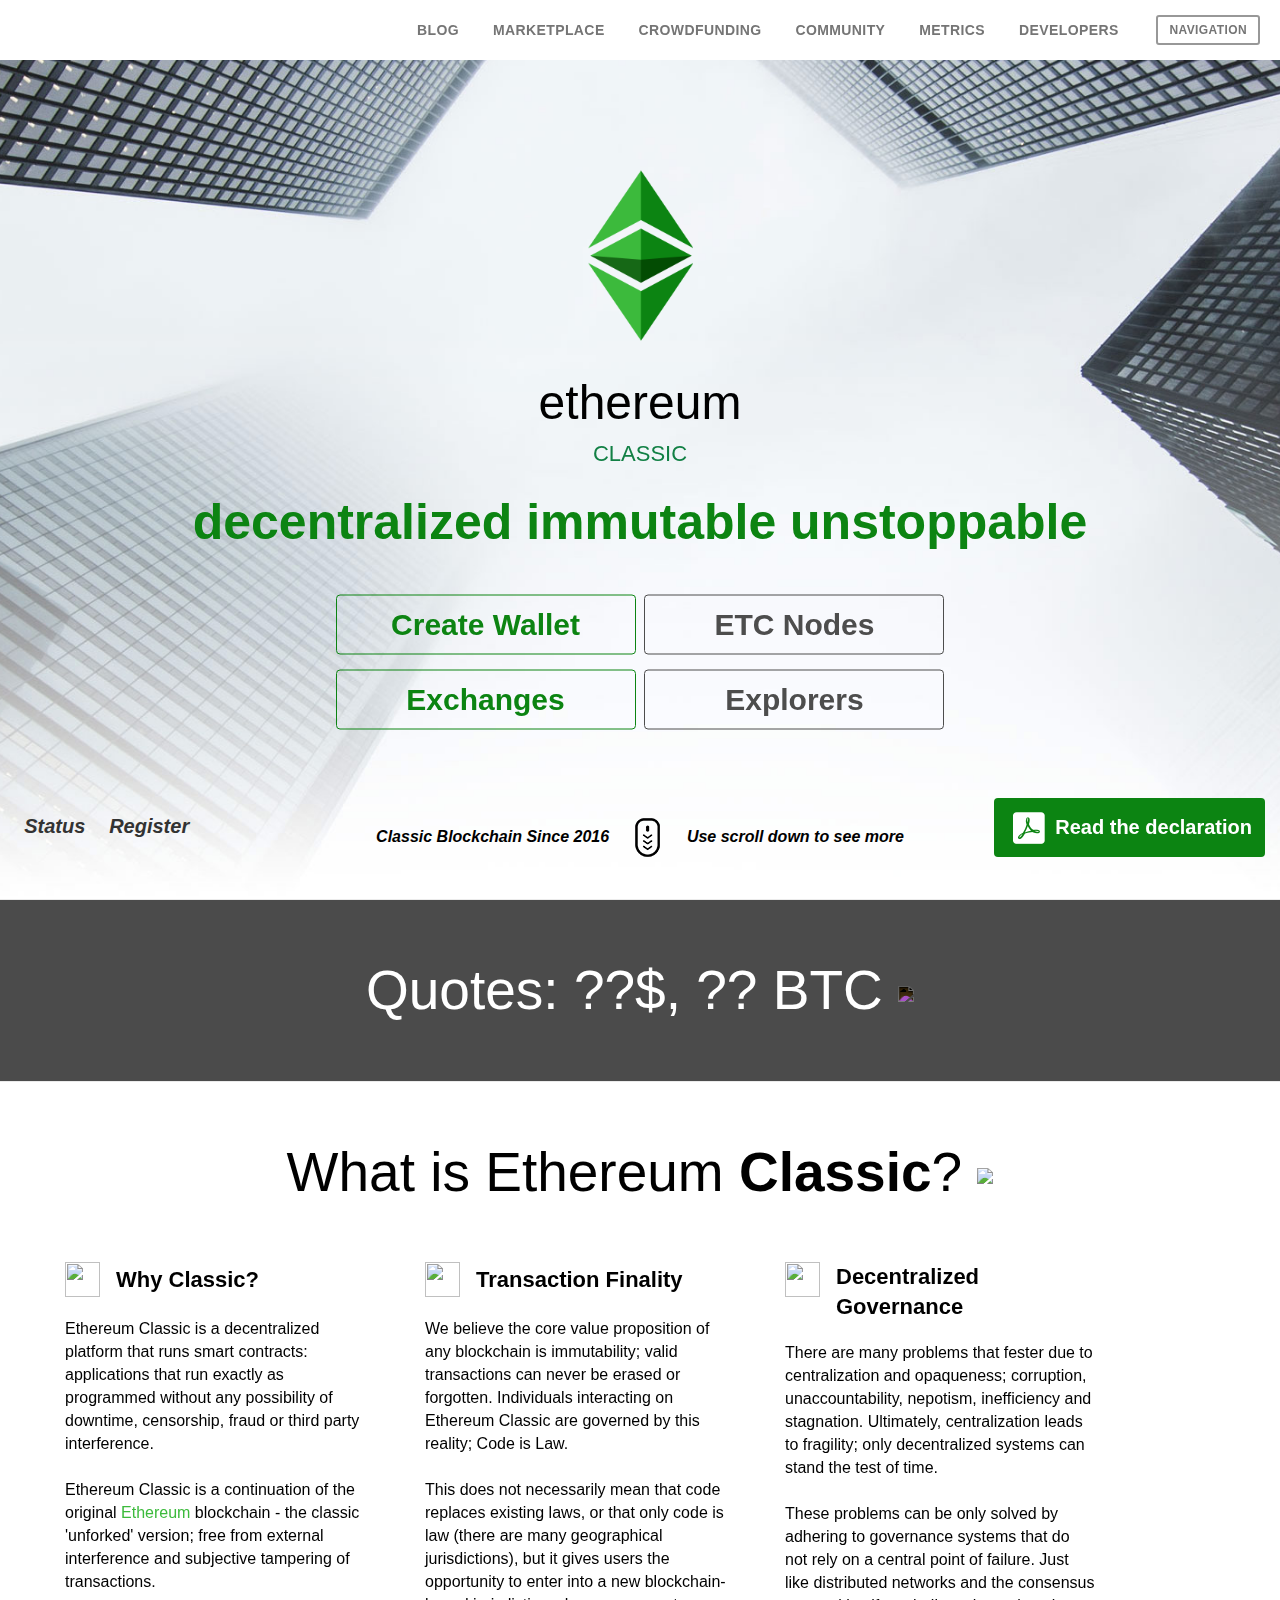
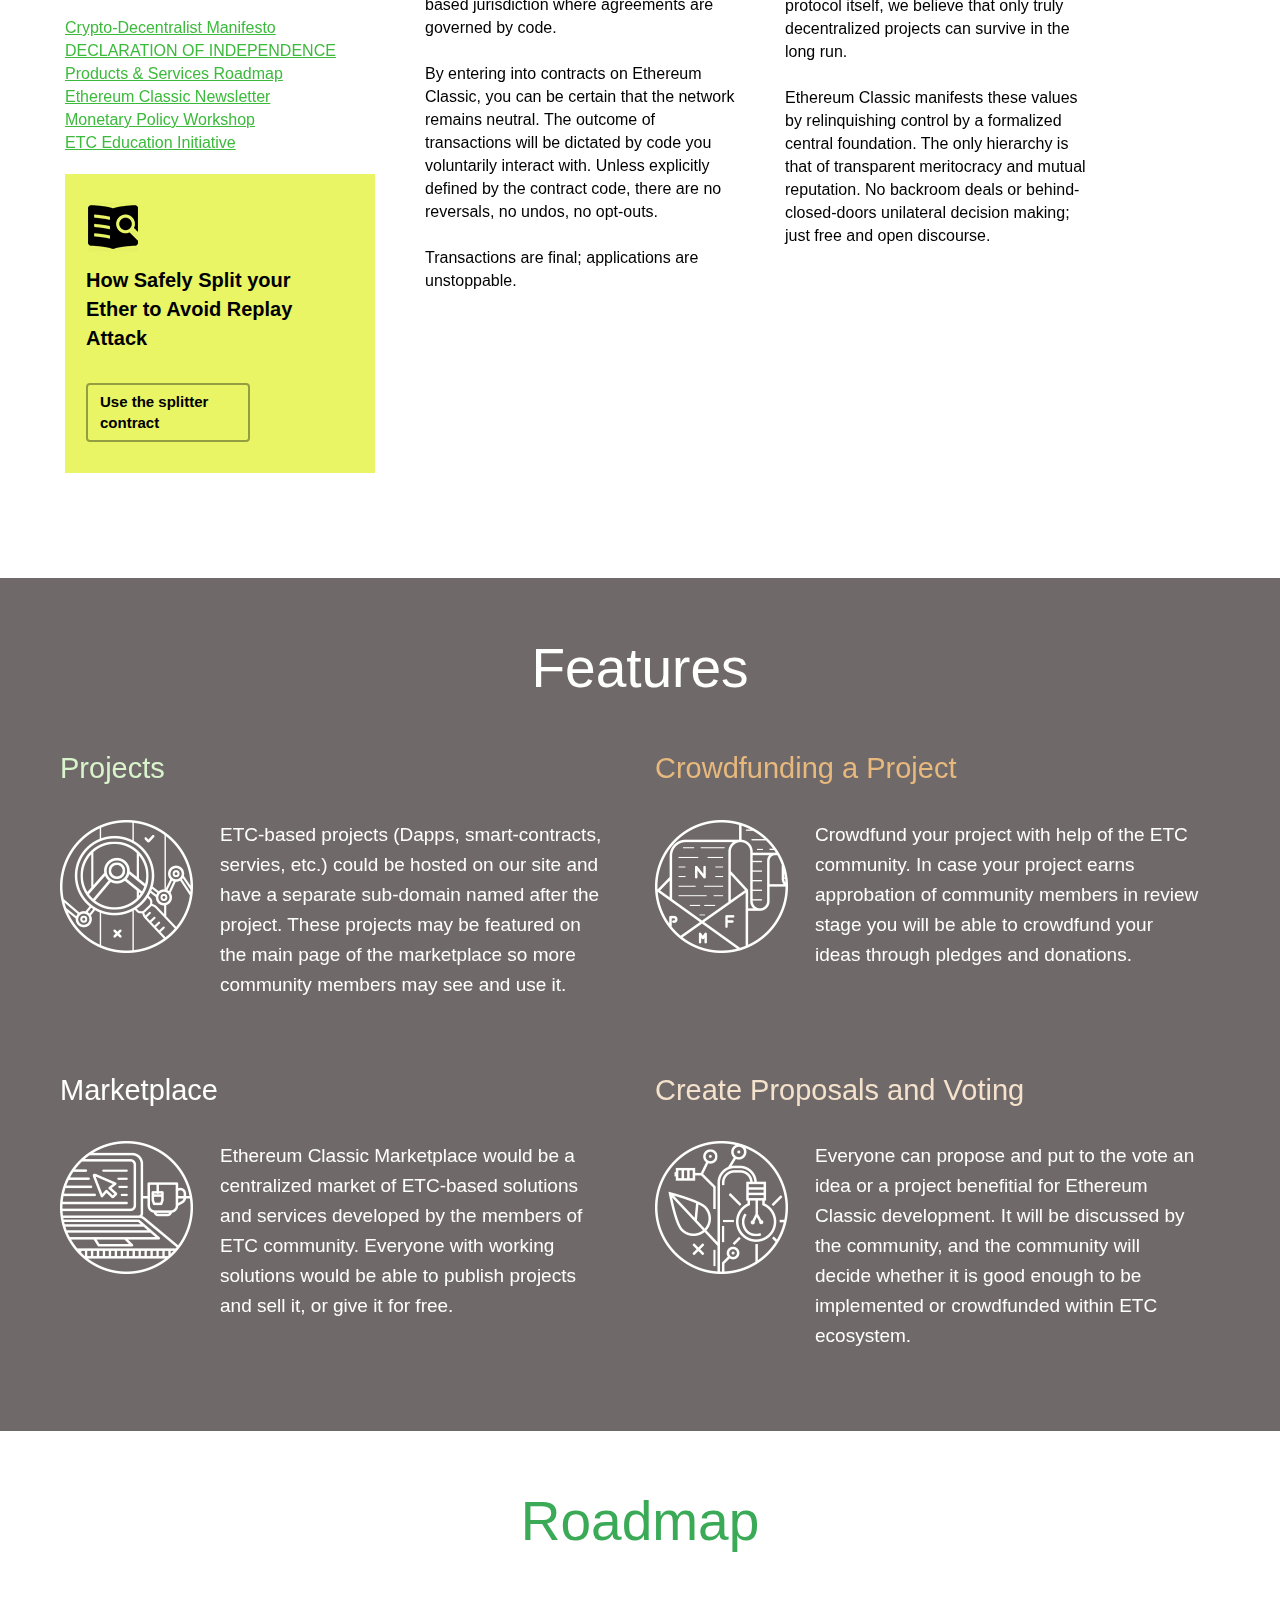
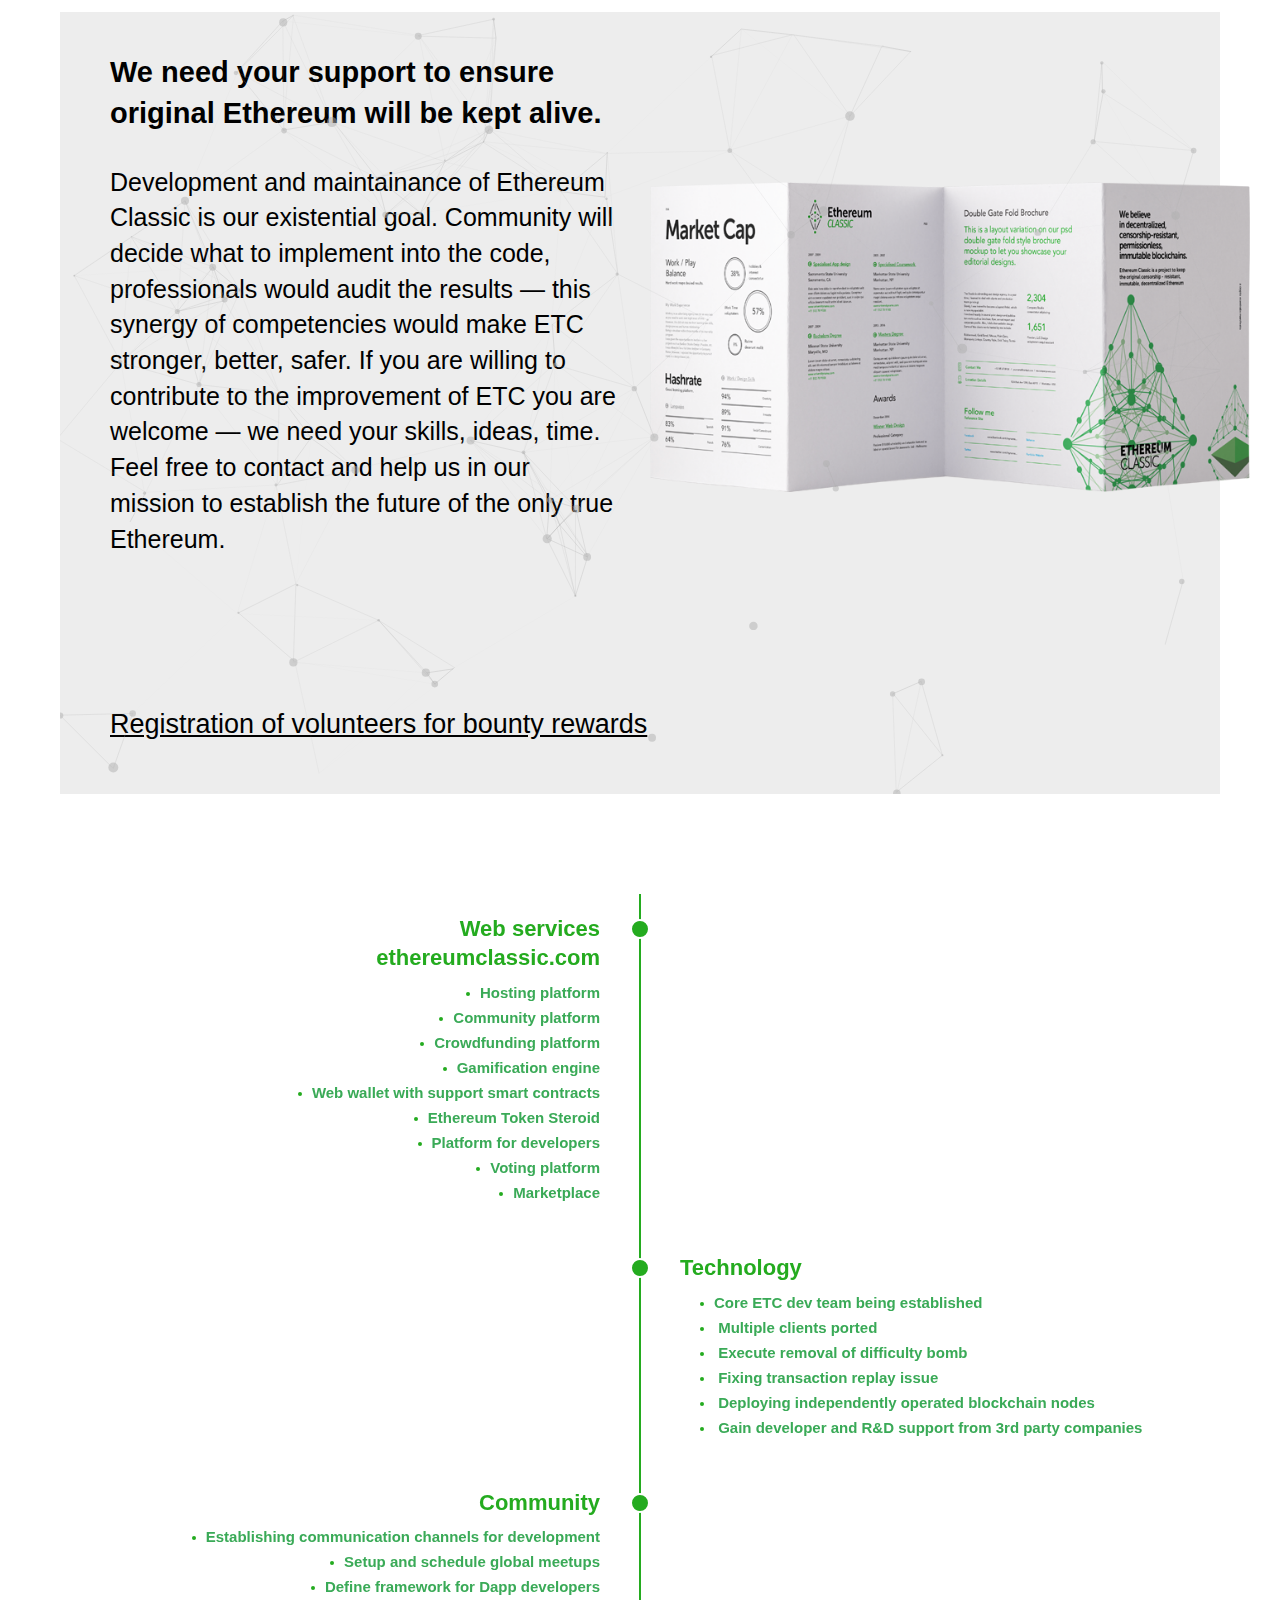
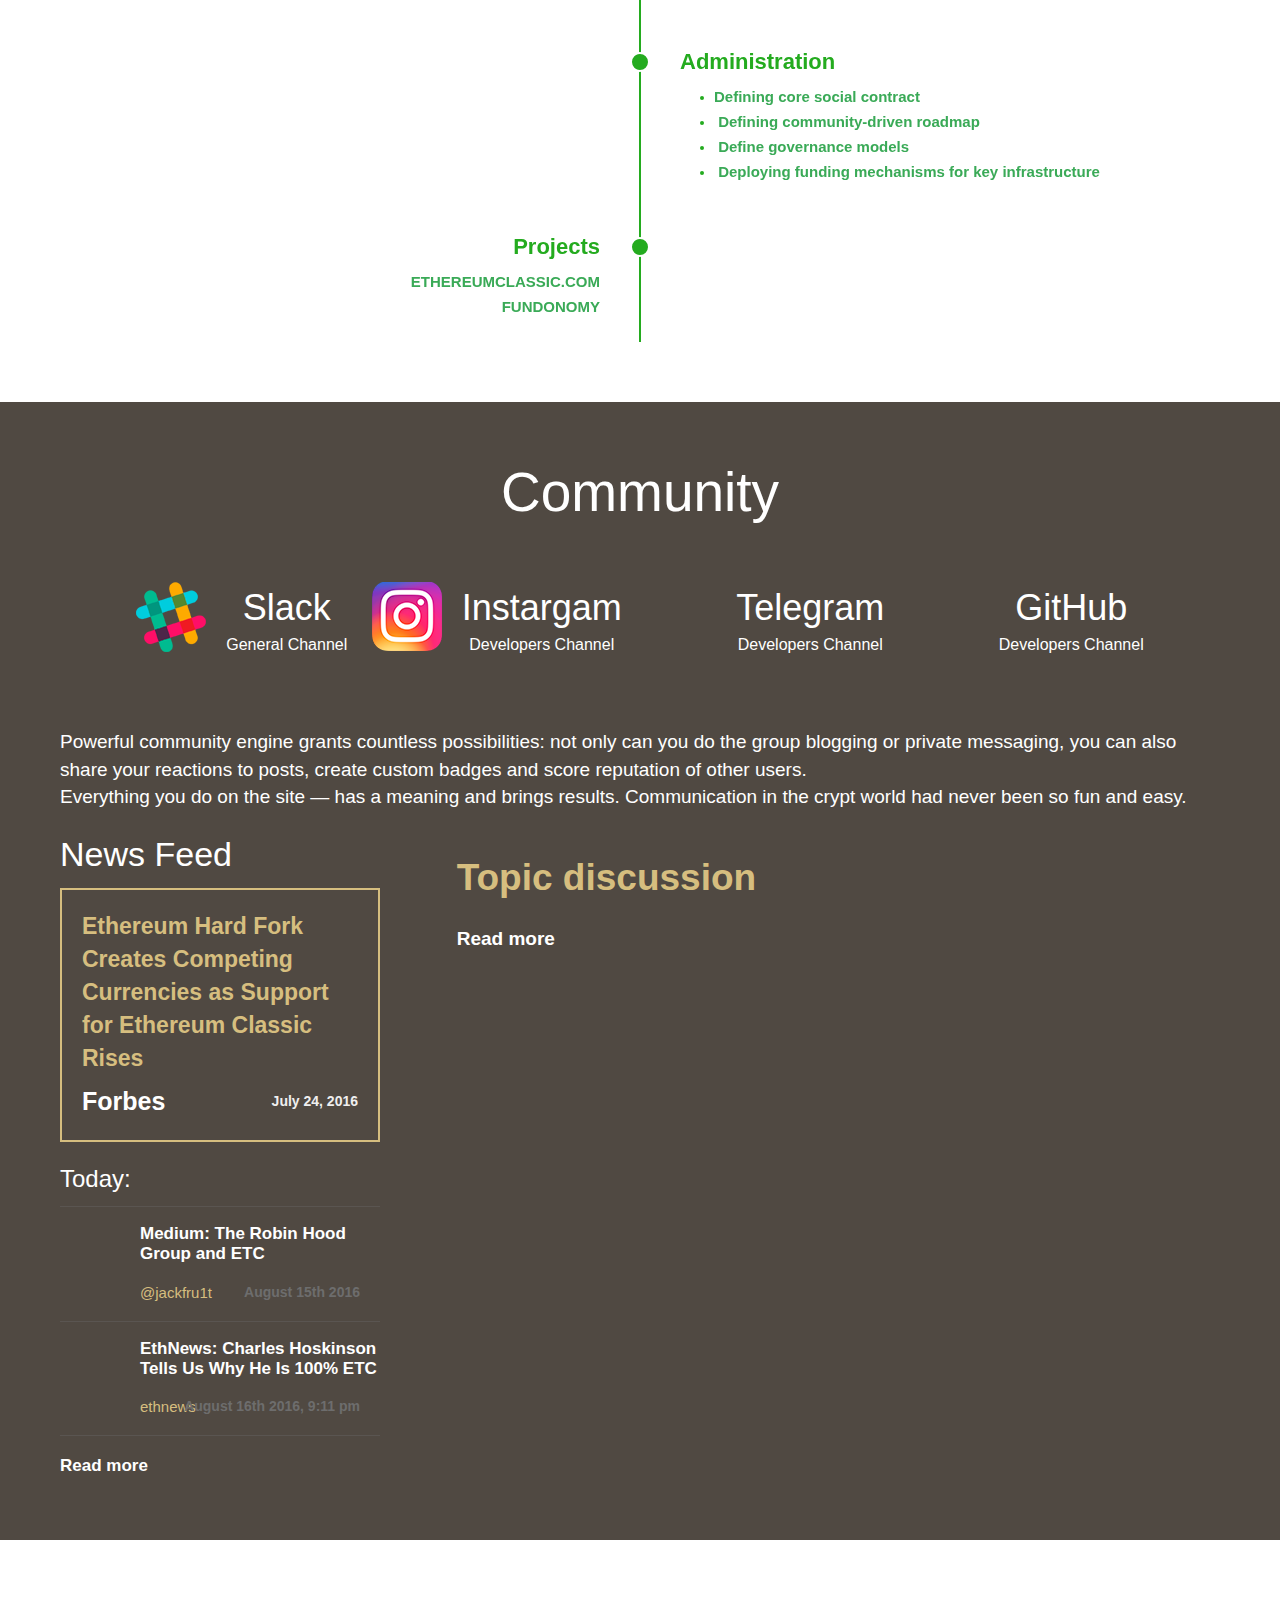
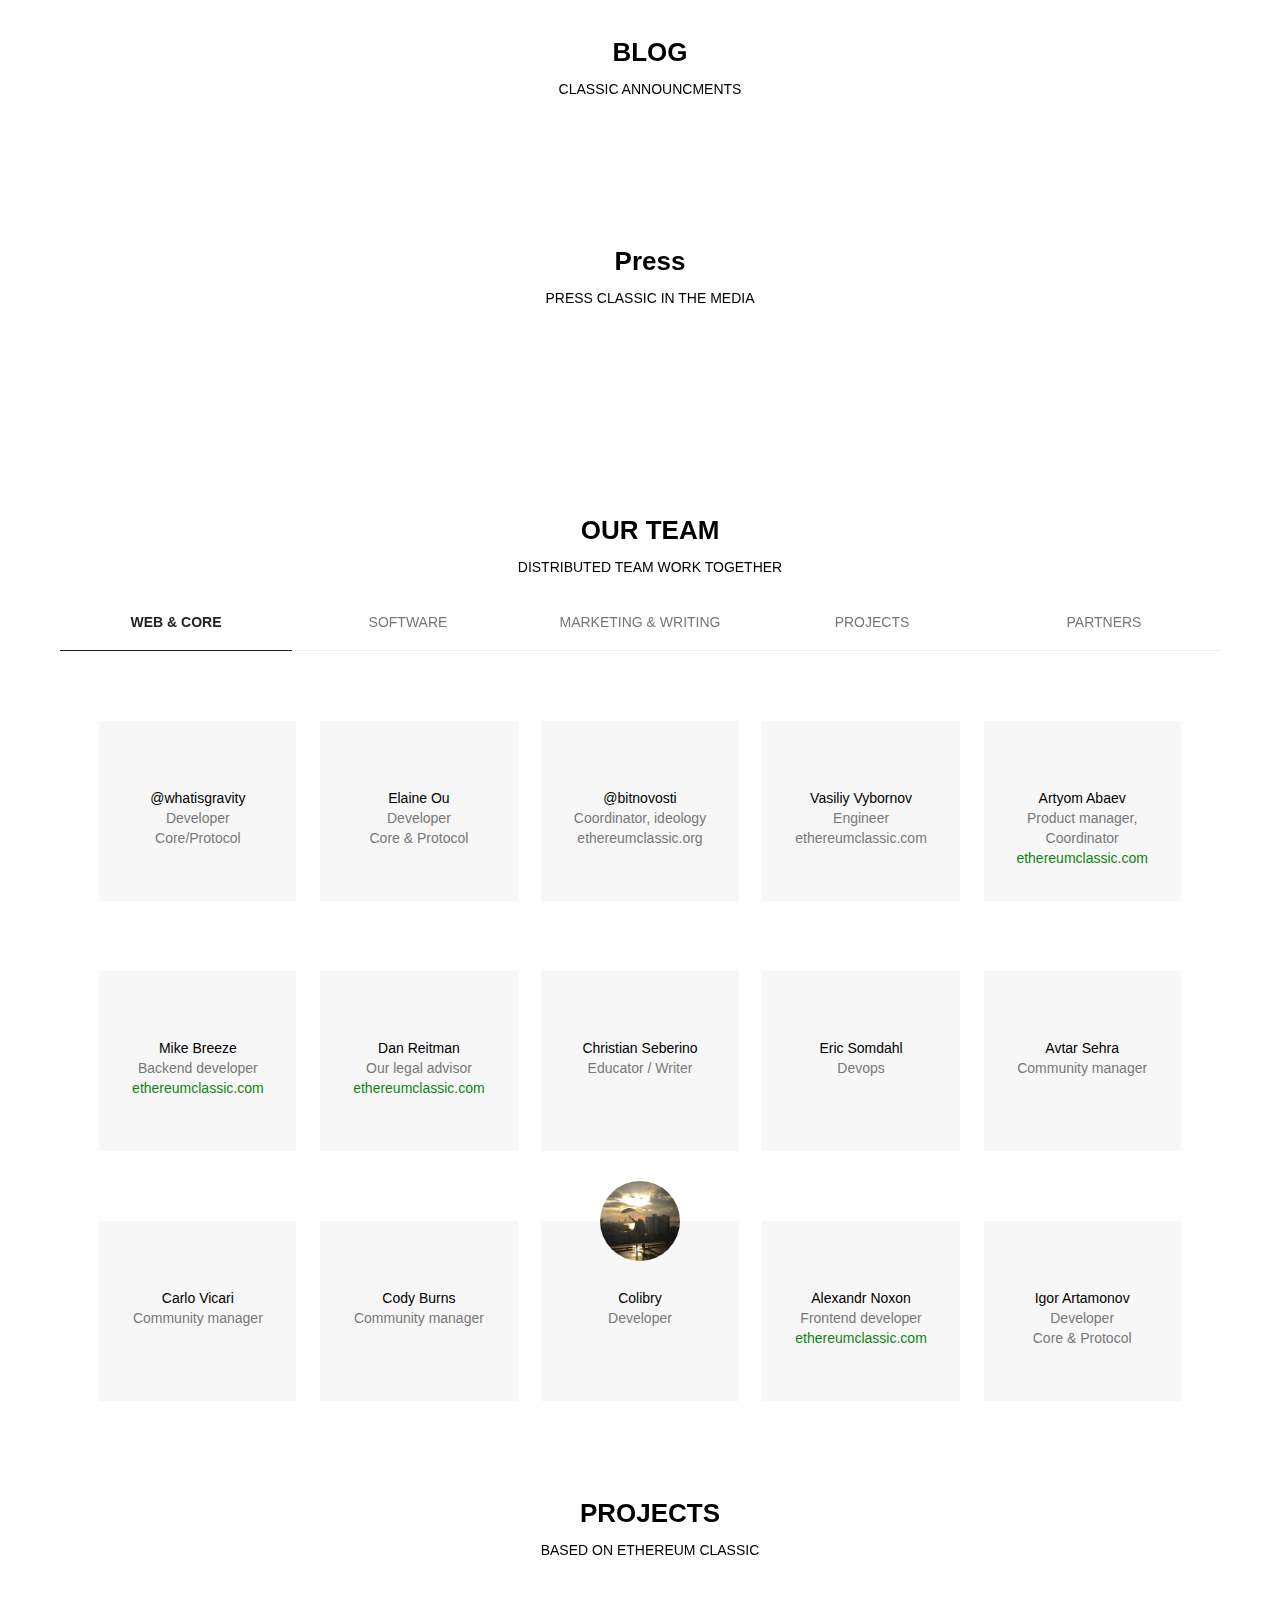
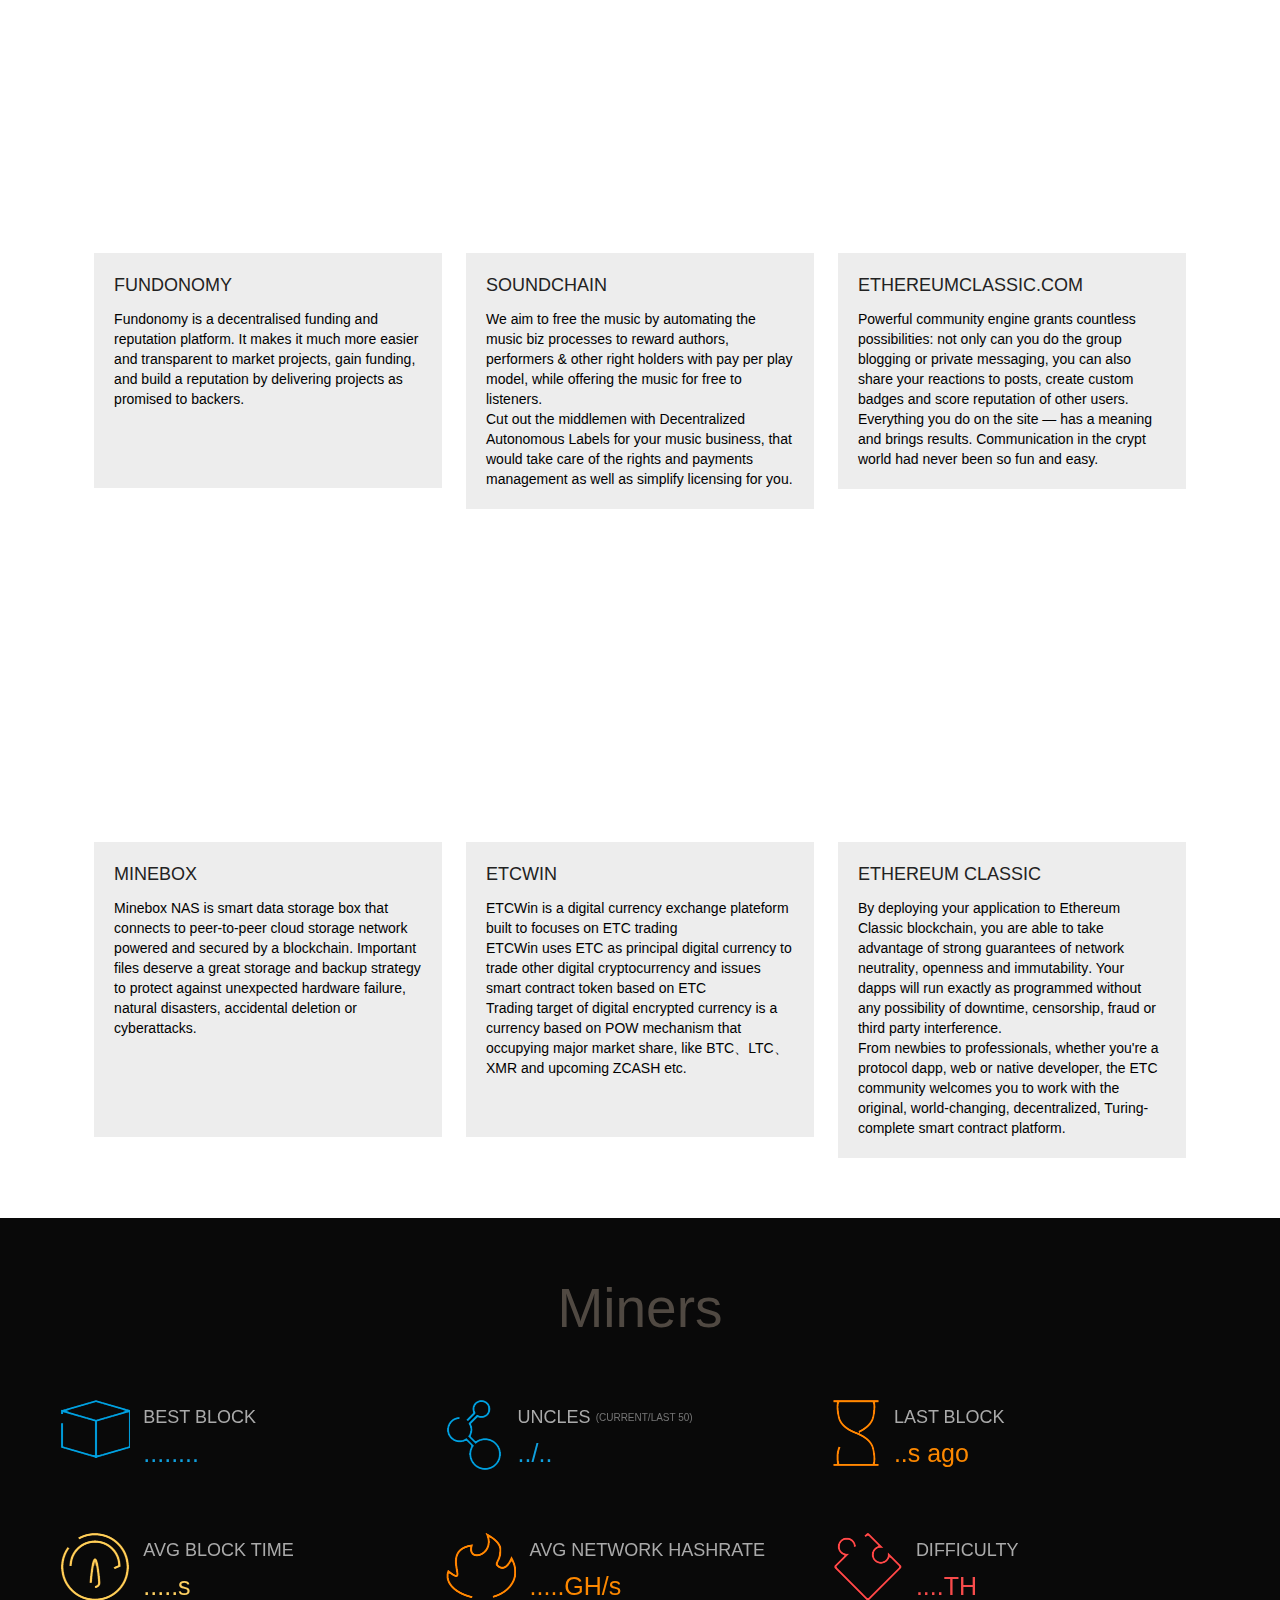
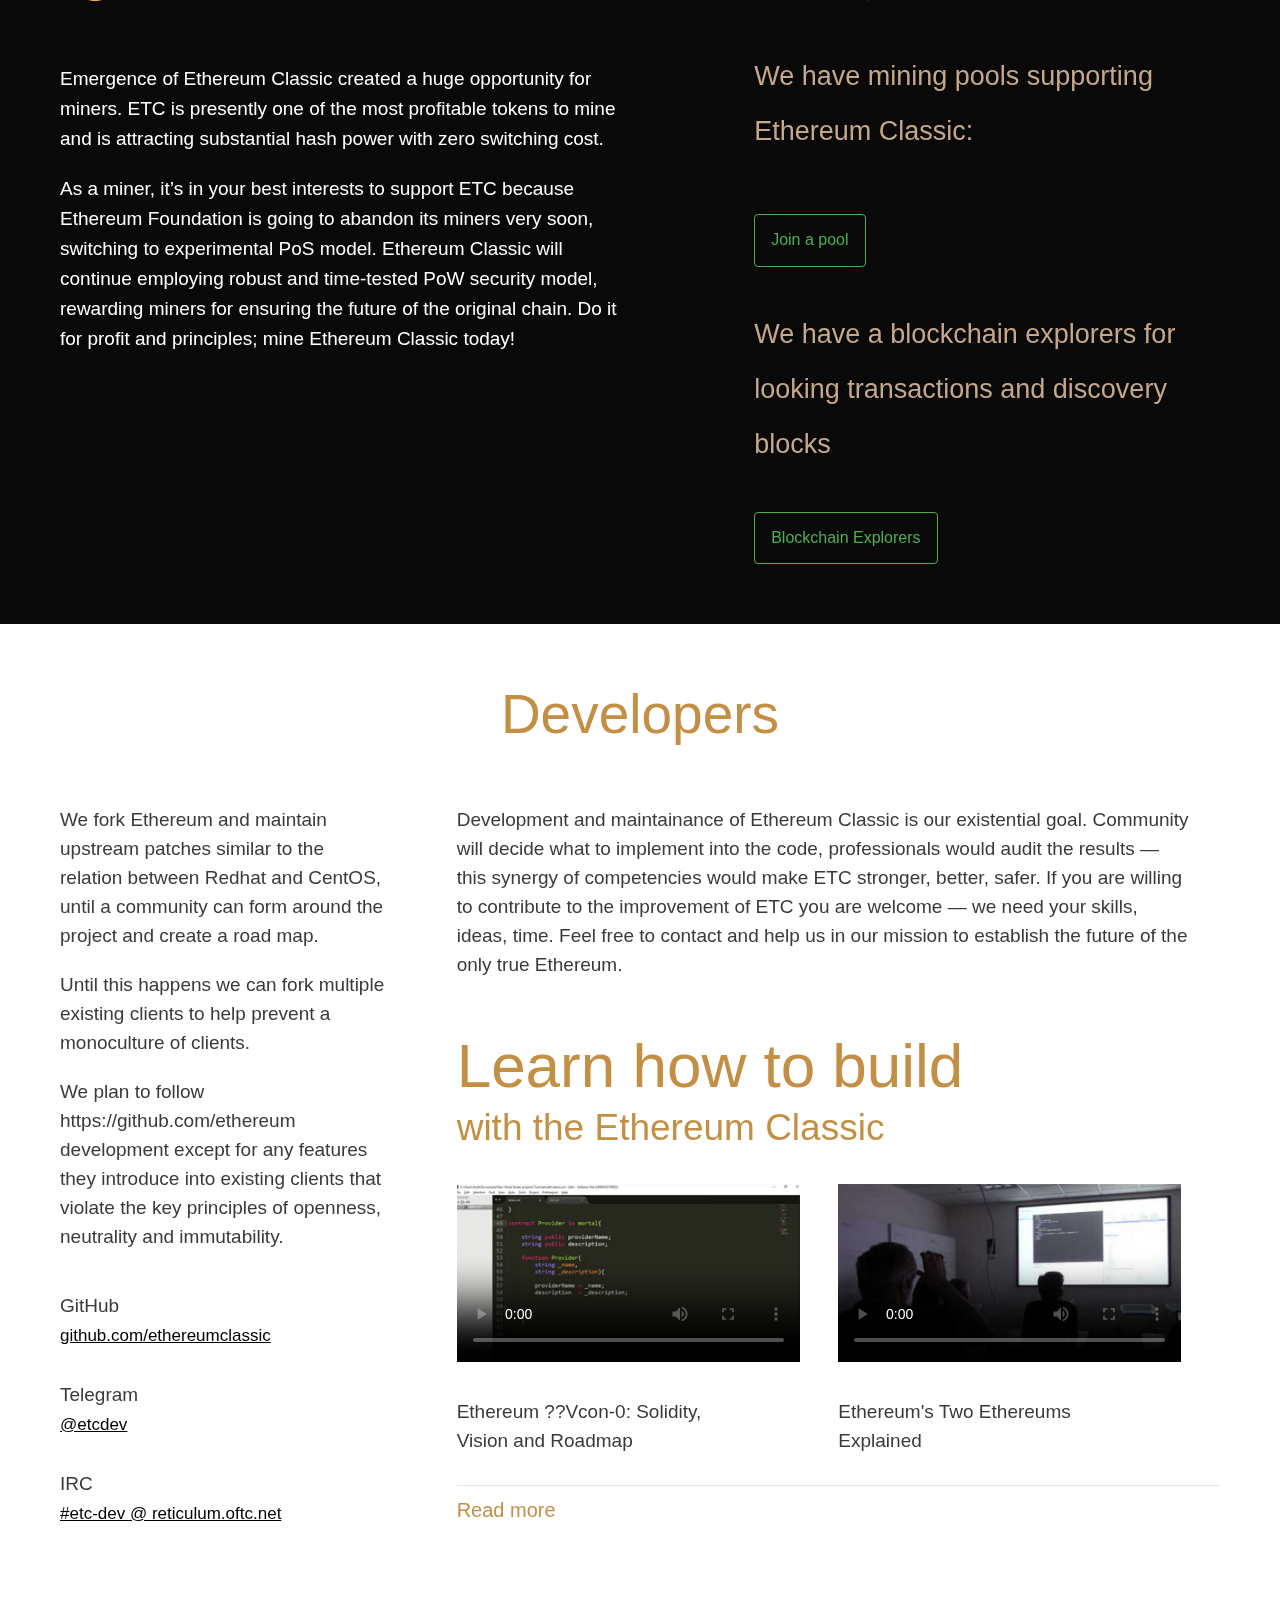
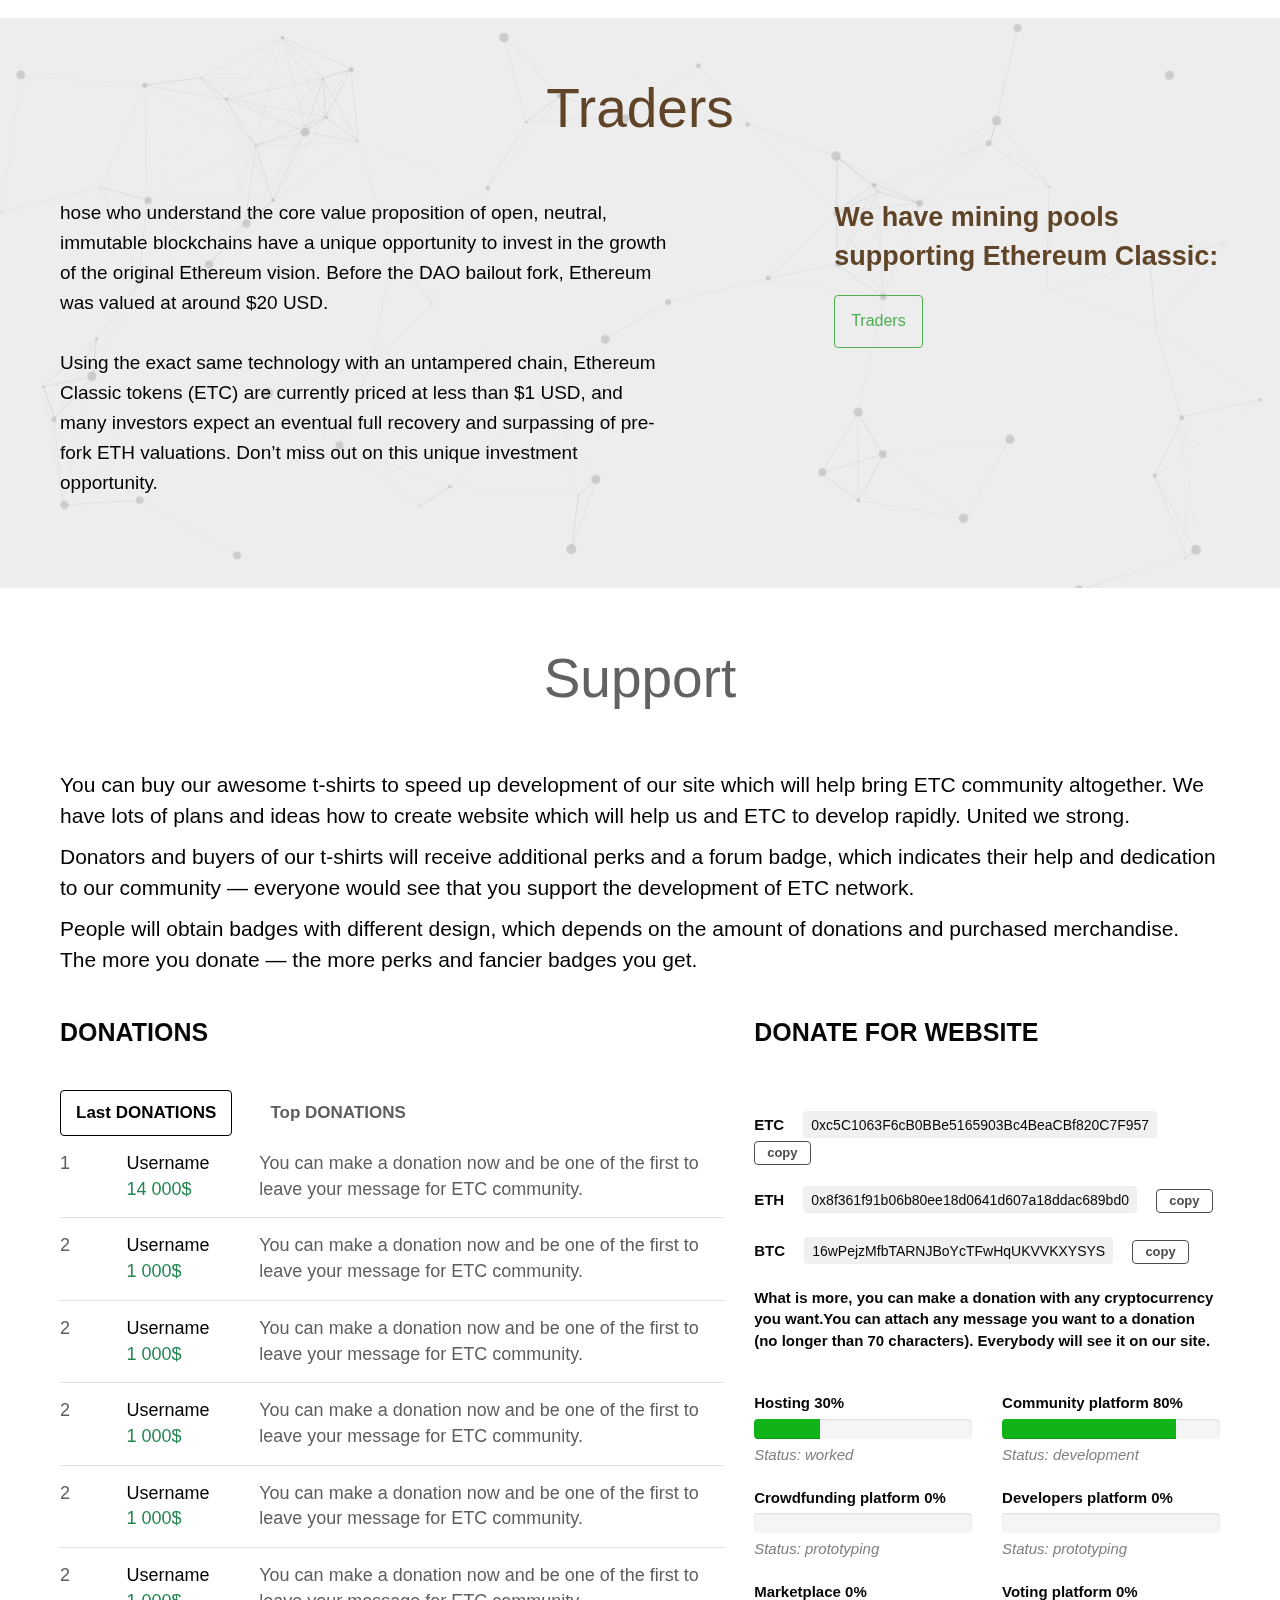
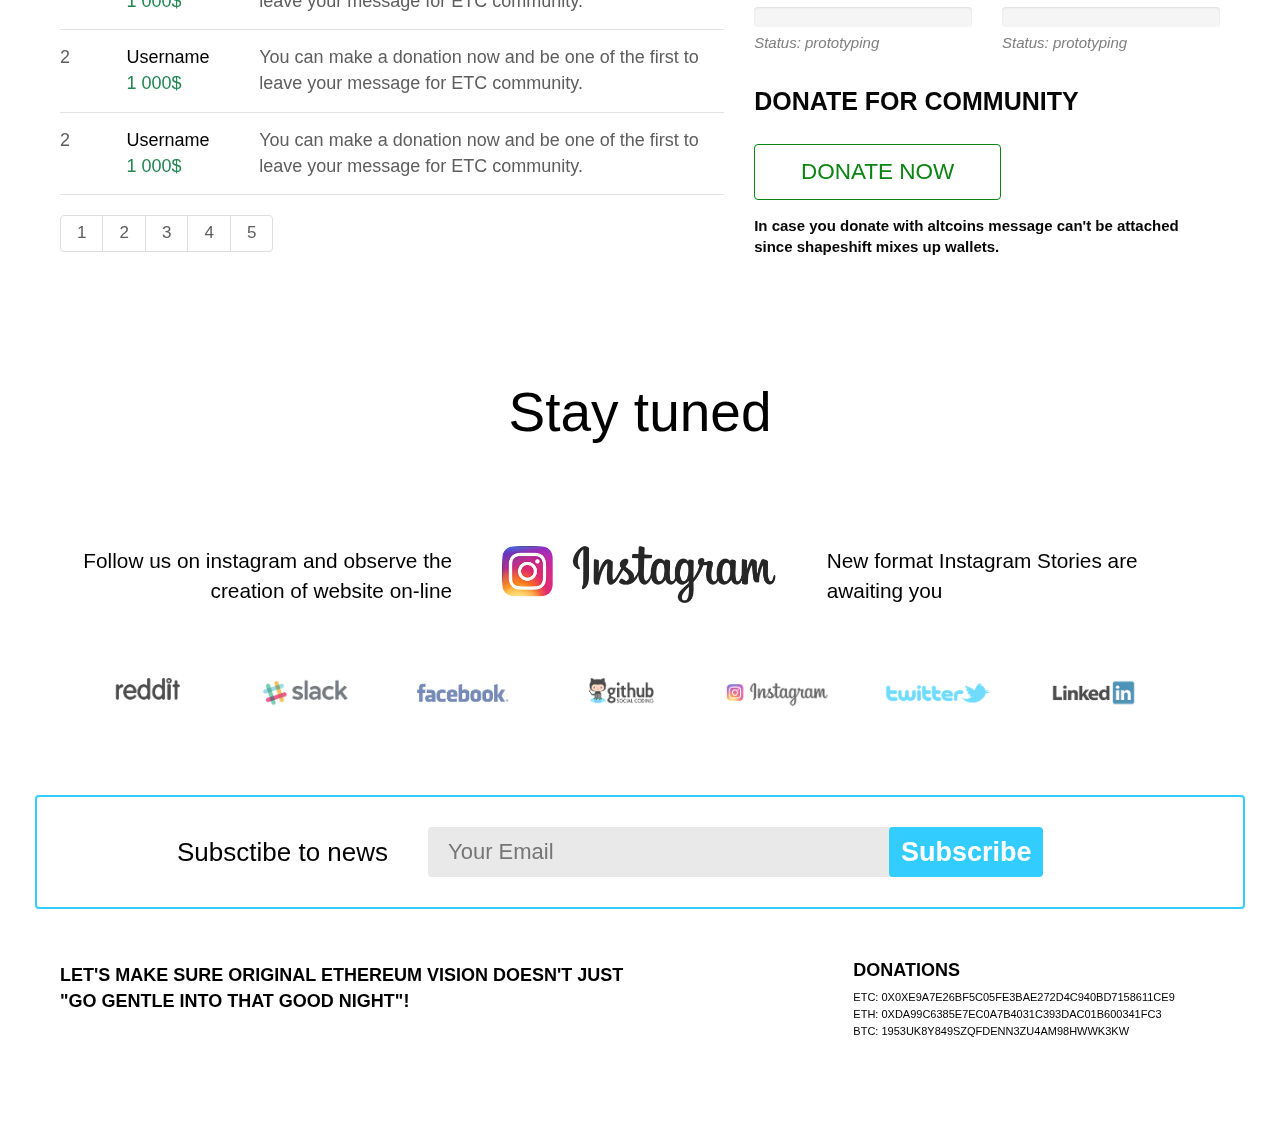
==== index.html @ 49d8f240 "asd" ====
<!DOCTYPE html>
<html lang="en">
	<head>
    <meta charset="UTF-8">
    <meta http-equiv="X-UA-Compatible" content="IE=edge">
    <meta name="viewport" content="width=device-width, initial-scale=1">

    <title>t Ethereum</title>

    <!-- Latest compiled and minified CSS -->
    <link rel="stylesheet" href="https://maxcdn.bootstrapcdn.com/bootstrap/3.3.7/css/bootstrap.min.css" integrity="sha384-BVYiiSIFeK1dGmJRAkycuHAHRg32OmUcww7on3RYdg4Va+PmSTsz/K68vbdEjh4u" crossorigin="anonymous">

    <!--For improved cross-browser rendering-->
    <link rel="stylesheet" href="css/normalize.css">

    <!--Plugins-->

    <!-- Custom styles CSS -->
    <link rel="stylesheet" href="css/styles.css">
</head>
<body><section class="pageheader">
       <header>
    <div class="lnd-navbar">
        <div class="lnd-header"><img src="http://ethclassic.tech/img/logo_icon_small.png" alt=""></div>
        <ul class="lnd-menu">
            <li><a href="//blog.ethereumclassic.com">Blog</a></li>
            <li><a href="#">Marketplace</a></li>
            <li><a href="#">Crowdfunding</a></li>
            <li><a href="#">Community</a></li>
            <li><a href="#">Metrics</a></li>
            <li><a href="#">Developers</a></li>
            <li><h6><a href="http://changelog.ethereumclassic.com/"></a><h6></li>
            <li class="dropdown">
                <a href="#">Navigation</a>
                <ul>
                    <li><a href="http://community.ethereumclassic.com/index.php?p=/activity">Activity</a></li>
                    <li><a href="http://community.ethereumclassic.com/messages/all">Conversations</a></li>
                    <li><a href="http://community.ethereumclassic.com/discussions">Discussions</a></li>
                    <li><a href="http://community.ethereumclassic.com/index.php?p=/discussions/mine">My Discussions</a></li>
                </ul>
            </li>
        </ul>
        <img id="br_op_m" src="http://community.ethereumclassic.com/themes/oneClick/img/hamburger_nav.png" alt="">
    </div>
</header>

		
		        <div class="pageheader__content">
            <div class="container-fluid">
                <div class="company-icon"></div>
                <p class="company-name">ethereum <br>
                    <span>classic</span>
                </p>
                <h1>decentralized immutable unstoppable <br>
                   </h1>
                <div class="pageheader__btn">
                    <button type="button" class="btn create-wallet-btn">Create Wallet 
                        <ul>
                            <li><a href="//jaxx.io/" target="_blank">Multi-platform Wallet</a></li>
                            <li><a href="//chrome.google.com/webstore/detail/classicetherwallet-cx/opggclcfcbfbchcienjdaohghcamjfhf" target="_blank">Chrome Extension</a></li>
                            <li><a href="//www.ledgerwallet.com/products/12-ledger-nano-s" target="_blank">Hardware Wallet</a></li>
                            <li><a href="//classicetherwallet.com/" target="_blank">Web Wallet</a></li>
                            <li><a href="//github.com/ethereumproject/mist/releases" target="_blank">Mist Browser</a></li>
                        </ul>
                    </button>
                    <button type="button" class="btn start-using-btn">ETC Nodes
                        <ul>
                            <li><a href="//github.com/ethereumproject/go-ethereum/releases" target="_blank">Geth</a></li>
                            <li><a href="//github.com/ethcore/parity/releases" target="_blank">Parity</a></li>
                            <li><a href="//etcstats.net" target="_blank">Network Status</a></li>
                            <li><a href="//github.com/Machete3000/etc-net-intelligence-api/wiki/Network-Status-Client-Setup" target="_blank">Add Node to Netstat</a></li>
                            <li><a href="//mega.nz/#!UVM2FDAR!c0cF6qKy4IAsu7VRXiAAgHGzSMOSVufB7WHNojsM7yw" target="_blank">Bootstrap Chaindata</a></li>
                            <li><a href="//www.reddit.com/r/EthereumClassic/comments/58vwk8/etc_tap_for_osx_homebrew/" target="_blank">OSX Homebrew Install</a></li>
                        </ul>
                    </button>
                    <div class="clearfix indent-3"></div>
                    <button type="button" class="btn create-wallet-btn">Exchanges
                        <ul>
                            <li><a href="//bitfinex.com" target="_blank">Bitfinex</a></li>
                            <li><a href="//www.kraken.com" target="_blank">Kraken </a></li>
                            <li><a href="//poloniex.com/exchange#btc_etc" target="_blank">Poloniex </a></li>
                            <li><a href="//shapeshift.io" target="_blank">Shapeshift</a></li>
                            <li><a href="//changelly.com/exchange/BTC/ETC/1" target="_blank">Changelly</a></li>
                            <li><a href="//trans.chbtc.com/etc" target="_blank">CHBTC</a></li>
                            <li><a href="//bittrex.com/Market/Index?MarketName=BTC-ETC" target="_blank">Bittrex</a></li>
                            <li><a href="//yunbi.com/" target="_blank">Yunbi</a></li>
                            <li><a href="//korbit.co.kr/etc_market" target="_blank">Korbit</a></li>
                            <li><a href="//bter.com/trade/etc_btc" target="_blank">BTER</a></li>
                            <li><a href="//yobit.net/en/trade/ETC/BTC" target="_blank">Yobit</a></li>
                            <li><a href="//coinexchange.io/market/ETC/BTC" target="_blank">Coinexchange</a></li>
                            <li><a href="//c-cex.com/?p=etc-btc" target="_blank">C-CEX</a></li>
                            <li><a href="//www.bitmex.com/app/trade/ETC24H" target="_blank">BitMex futures contract ETC</a></li>
                            <li><a href="//bitsquare.io" target="_blank">BitSquare</a></li>
                        </ul>
                    </button>
                    <button type="button" class="btn start-using-btn">Explorers
                        <ul>
                            <li><a href="//etherhub.io" target="_blank">etherhub.io</a></li>
                            <li><a href="//gastracker.io" target="_blank">gastracker.io</a></li>
                            <li><a href="//etherx.com" target="_blank">etherx.com</a></li>
                            <li><a href="//etcchain.com/explorer" target="_blank">etcchain.com</a></li>
                            <li><a href="//gastracker.io/stats/miners" target="_blank">Mining Status</a></li>
                            <li><a href="//etcstats.net" target="_blank">Network Monitor</a></li>
                        </ul>
                    </button>
                </div>

            </div><!-- /.container-fluid -->
        </div>

        <div class="pageheader__footer">
            <div class="container-fluid">
                <div class="row">
                    <div class="col-lg-2 col-md-3 col-sm-4 col-xs-5">
                        <div class="status">
                            <span>Status</span>
                            <span>Register</span>
                        </div>
                    </div>
                    <div class="col-lg-2 col-md-3 col-sm-4 col-xs-7 pageheader__right">
                        <button type="button" class="btn roadmap-btn" download onclick="location.href='https://ethereumclassic.github.io/assets/ETC_Declaration_of_Independence.pdf'"><span></span>Read the declaration</button>
                    </div>
                    <div class="col-lg-8 col-md-6 pageheader__scroll">
                        <span>Classic Blockchain Since 2016</span>
                        <a class="mouse-scroll" href="#about"></a>
                        <span>Use scroll down to see more</span>
                    </div>

                </div>

            </div><!-- /.container-fluid -->
        </div>

		
    </section><!--pageheader-->
	
	<section id="metrics" class="nopaddingbottom metrics">
        <div class="container-fluid">
            <div class="section__content">
                <div class="incontainer">
                    <h2 onclick='$(".metrics__content").toggle();' class='toggladebl'>
						Quotes: <span class='etc_price_usd'>??</span>$, 
					<span class='etc_price_btc'>??</span> BTC <span class='etc_percent_change_24h'></span>
						
					<img class='tohide' style='filter: invert(100%);' src='http://www.icon2s.com/img64/64x64-expand-arrow22.png'>
					</h2>
                    <div class="metrics__content" style='padding-bottom: 60px;display:none'>
                        <div class="metrics__top-list clearfix">
                            <div class="cell-1">
                                <!-- <p>Show</p>
								 <ul class="nav nav-pills">
									 <li role="presentation" class="active"><a class="metrics-pill" href="#usd-panel" aria-controls="usd-panel" role="tab" data-toggle="tab">Usd</a></li>
									 <li role="presentation"><a class="metrics-pill" href="#btc-panel" aria-controls="btc-panel" role="tab" data-toggle="tab">Btc</a></li>
								 </ul>-->
                            </div>
                            <p class="cell-2">market cap</p>
                            <p class="cell-3">price</p>
                        
                            <p class="cell-5">avaliable supply</p>
                            <p class="cell-6">24h volume</p>
                            <p class="cell-7">%24</p>
                        </div>
                        <div class="tab-content">
                            <div role="tabpanel" class="tab-pane active" id="usd-panel">
                                <div class="metrics__list clearfix">
                                    <p class="green cell-1">etc/usd</p>
                                    <p class="cell-2 etc_market_cap_usd">??</p>
                                    <p class="cell-3 etc_price_usd">??</p>
                                   
                                    <p class="cell-5" id='etc_available_supply'>???</p>
                                    <p class="cell-6" id='etc_24h_volume_usd'>???</p>
                                    <p class="cell-7 etc_percent_change_24h">???</p>
                                </div>
                                <div class="metrics__list clearfix">
                                    <p class="grey cell-1">eth/usd</p>
                                    <p class="cell-2" id='eth_market_cap_usd'>???</p>
                                    <p class="cell-3" id='eth_price_usd'>????</p>
                                
                                    <p class="cell-5" id='eth_available_supply'>????</p>
                                    <p class="cell-6" id='eth_24h_volume_usd'>???</p>
                                    <p class="grey cell-7" id='eth_percent_change_24h'>0.10%</p>
                                </div>
                                <div class="metrics__graph-block">
                                    <div class="metrics__legend clearfix">
                                        <p><span class="metrics-price-icon"></span> market price</p>
                                        <p><span class="metrics-volume-icon"></span> trade volume</p>
                                    </div>

                                    <div class="metrics__graph">
                                        <div class="chart2"></div>
                                    </div>
                                </div>
                            </div>
                        </div>
                    </div>
                </div>
            </div>
        </div><!-- /.container-fluid -->
    </section><!--metrics-->
   
   
    <section id="about" class="about">
        <div class="container-fluid">
            <div class="section__content">
                <div class="incontainer">
                    <h2 onclick='$(".about__content").toggle();' class='toggladebl'>What is Ethereum <span>Classic</span>?
					<img class='tohide' src='http://www.icon2s.com/img64/64x64-expand-arrow22.png'>
					</h2>
                </div>
            </div>

            <div class="about__content" style='display:none;'>
                <div class="row">
                    <div class="col-sm-4 col-lg-2 about__block">
                        <p class="data about__icon1">January 3, 2009</p>
                        <div>
                            <p>Satoshi Nakamoto created</p>
                            <p><span>Bitcoin</span></p>
                        </div>
                    </div>
                    <div class="col-sm-4 col-lg-2 about__block">
                        <p class="data about__icon2">July 30, 2015</p>
                        <div>
                            <p>Vitalik Buterin created</p>
                            <p><span>Ethereum</span></p>
                        </div>
                    </div>
                    <div class="col-sm-4 col-lg-2 about__block">
                        <p class="data about__icon3">July 20th, 2016</p>
                        <div>
                            <p>theDAO</p>
                            <p><span>has been created</span></p>
                            <p><span class="dao__number">11,950,000 Eth</span></p>
                        </div>
                    </div>
                    <div class="col-sm-4 col-lg-2 about__block">
                        <p class="data about__icon4">June 17, 2016</p>
                        <div class="hack">
                            <p><span>$50 Million Hack</span></p>
                            <p class="small">theDAO was hacked <br>
                                3.6 mil of ETH was stolen</p>
                        </div>
                    </div>
                    <div class="col-sm-4 col-lg-2 about__block">
                        <p class="data about__icon5">July 20th, 2016</p>
                        <div class="accent">
                            <p><span>Hard  Fork</span></p>
                            <p>Completed</p>
                            <div class="percentage">
                                <p><span>22%</span></p>
                                <p class="small">of Ethereum miners voted against the previous 'DAO softfork' and would
                                    logically oppose hardfork as well</p>
                            </div>
                        </div>
                    </div>
                    <div class="col-sm-4 col-lg-2 about__block">
                        <p class="data no-icon">July 24th, 2016</p>
                        <div>
                            <div class="original accent about__icon6">
                                <div>
                                    <p><span>Ethereum</span></p>
                                    <p>Classic</p>
                                    <p class="small">theDAO was hacked
                                        3.6 mil of ETH was stolen</p>
                                </div>
                            </div>
                            <div class="classic about__icon7">
                                <div>
                                    <p><span>FORKED Ethereum</span></p>
                                    <p>Go to WEBSITE</p>
                                </div>
                            </div>
                        </div>
                    </div>
                </div>
            </div>

            <div id="rec9564805"    class="r" style="padding-top: 0px; padding-bottom: 45px; opacity: 1;" data-record-type="417">
                <!-- T417 -->

                <div class="t417">
                    <div class="t-container">
                        <div class="t417__col t-col t-col_4">
                            <div class="t417__content">
                                <div class="t417__wrapper">
                                    <img class="t417__img " imgfield="img" style="" data-tu-max-width="300" data-tu-max-height="300" src="https://static.tildacdn.com/tild3166-6662-4339-b933-363732356333/logoiconblack.png" alt="">
                                    <div class="t417__title t-name t-name_xs" style="" field="title">
                                        <div style="font-size:22px;" data-customstyle="yes">Why Classic?
                                            <br>
                                        </div>
                                    </div>
                                </div>
                                <div class="t417__descr t-descr t-descr_xxs" style="" field="descr">Ethereum Classic is a decentralized platform that runs smart contracts: applications that run exactly as programmed without any possibility of downtime, censorship, fraud or third party interference.
                                    <br>
                                    <br> Ethereum Classic is a continuation of the original <a href="https://ethereum.org/" style="color:#3cba3c !important;text-decoration: none;">Ethereum</a> blockchain - the classic 'unforked' version; free from external interference and subjective tampering of transactions.
                                    <br>
                                    <br>



                                    <strong>
                                        <a href="https://ethereumclassic.github.io/blog/2016-07-11-manifesto/" style="color: rgb(60, 186, 60) !important;">
                                        Crypto-Decentralist Manifesto
                                        </a><br>
                                    </strong>

                                    <strong>
                                        <a href="https://ethereumclassic.github.io/assets/ETC_Declaration_of_Independence.pdf" style="color: rgb(60, 186, 60) !important;">
                                        DECLARATION OF INDEPENDENCE
                                        </a><br>
                                    </strong>

                                    <strong>
                                        <a href="https://ethereumclassic.github.io/assets/Ethereum_Classic_-_The_New_Original_Innovator.pdf" style="color: rgb(60, 186, 60) !important;">
                                        Products &amp; Services Roadmap
                                        </a><br>
                                    </strong>

                                    <strong>
                                        <a href="http://us14.campaign-archive1.com/home/?u=1e7b1574ce5b6f380df5f8510&amp;id=16de44cd42" style="color: rgb(60, 186, 60) !important;">
                                        Ethereum Classic Newsletter
                                        </a><br>
                                    </strong>

                                    <strong>
                                        <a href="https://www.reddit.com/r/EthereumClassic/comments/5cm582/monetary_policy_update/" style="color: rgb(60, 186, 60) !important;">
                                        Monetary Policy Workshop
                                        </a><br>
                                    </strong>

                                    <strong>
                                        <a href="https://steemit.com/@cseberino" style="color: rgb(60, 186, 60) !important;">
                                        ETC Education Initiative
                                        </a><br>
                                    </strong>

                                </div>
                            </div>

                            <div class="replay-block">
                                <div class="replay">
                                    <p><span>How Safely Split your Ether to Avoid Replay Attack</span></p>
                                    <div class="replay-icon"></div>
                                    <button type="button" class="btn splitter-contract-btn">Use the splitter contract
                                        <ul>
                                            <li><a href="//archive.is/3LdCR" target="_blank">Manually</a></li>
                                            <li><a href="//split.codetract.io/" target="_blank">Codetract</a></li>
                                        </ul>
                                    </button>
                                </div>
                            </div>
                        </div>
                        <div class="t417__col t-col t-col_4">
                            <div class="t417__content">
                                <div class="t417__wrapper">
                                    <img class="t417__img " imgfield="img2" style="" data-tu-max-width="300" data-tu-max-height="300" src="https://static.tildacdn.com/tild3433-3364-4535-a133-656235313930/3.svg" alt="">
                                    <div class="t417__title t-name t-name_xs" style="" field="title2">
                                        <div style="font-size:22px;" data-customstyle="yes">Transaction Finality
                                            <br>
                                        </div>
                                    </div>
                                </div>
                                <div class="t417__descr t-descr t-descr_xxs" style="" field="descr2">We believe the core value proposition of any blockchain is immutability; valid transactions can never be erased or forgotten. Individuals interacting on Ethereum Classic are governed by this reality; Code is Law.
                                    <br>
                                    <br> This does not necessarily mean that code replaces existing laws, or that only code is law (there are many geographical jurisdictions), but it gives users the opportunity to enter into a new blockchain-based jurisdiction where agreements are governed by code.
                                    <br>
                                    <br> By entering into contracts on Ethereum Classic, you can be certain that the network remains neutral. The outcome of transactions will be dictated by code you voluntarily interact with. Unless explicitly defined by the contract code, there are no reversals, no undos, no opt-outs.
                                    <br>
                                    <br> Transactions are final; applications are unstoppable.
                                    <br>
                                    <br>
                                </div>
                            </div>
                        </div>
                        <div class="t417__col t-col t-col_4">
                            <div class="t417__content">
                                <div class="t417__wrapper">
                                    <img class="t417__img " imgfield="img3" style="" data-tu-max-width="300" data-tu-max-height="300" src="https://static.tildacdn.com/tild3633-6163-4331-b264-346238313533/2.svg" alt="">
                                    <div class="t417__title t-name t-name_xs" style="" field="title3">
                                        <div style="font-size:22px;" data-customstyle="yes">Decentralized Governance
                                            <br>
                                        </div>
                                    </div>
                                </div>
                                <div class="t417__descr t-descr t-descr_xxs" style="" field="descr3">There are many problems that fester due to centralization and opaqueness; corruption, unaccountability, nepotism, inefficiency and stagnation. Ultimately, centralization leads to fragility; only decentralized systems can stand the test of time.
                                    <br>
                                    <br> These problems can be only solved by adhering to governance systems that do not rely on a central point of failure. Just like distributed networks and the consensus protocol itself, we believe that only truly decentralized projects can survive in the long run.
                                    <br>
                                    <br> Ethereum Classic manifests these values by relinquishing control by a formalized central foundation. The only hierarchy is that of transparent meritocracy and mutual reputation. No backroom deals or behind-closed-doors unilateral decision making; just free and open discourse.
                                    <br>
                                    <br>
                                </div>

                                <!-- <div class="replay-block second-level">
                                    <div class="replay">
                                        <p><span>Read more on github</span></p>
                                        <div class="replay-icon"></div>
                                        <button type="button" class="btn splitter-contract-btn">Declaration of independence</button>
                                    </div>
                                </div> -->
                            </div>
                        </div>
                    </div>
                </div>
            </div>


            <!-- <div class="row">
                <div class="col-lg-4 col-md-3">
                   <div class="ideology">
                       <h3>Why Classic?</h3>
                       <p>
                        <span>Why Classic?

Ethereum Classic is a decentralized platform that runs smart contracts: applications that run exactly as programmed without any possibility of downtime, censorship, fraud or third party interference.

Ethereum Classic is a continuation of the original Ethereum blockchain - the classic unforked version; free from external interference and subjective tampering of transactions.
</span>
                       </p>
                                         </div>
                </div>
                <div class="col-lg-4 col-md-6">
                    <div class="motivation">
                        <h3>Transaction Finality</h3>
                        <p>
                        <span>We believe the core value proposition of any blockchain is immutability; valid transactions can never be erased or forgotten. Individuals interacting on Ethereum Classic are governed by this reality; Code is Law.

This does not necessarily mean that code replaces existing laws, or that only code is law (there are many geographical jurisdictions), but it gives users the opportunity to enter into a new blockchain-based jurisdiction where agreements are governed by code.

By entering into contracts on Ethereum Classic, you can be certain that the network remains neutral. The outcome of transactions will be dictated by code you voluntarily interact with. Unless explicitly defined by the contract code, there are no reversals, no undos, no opt-outs.

Transactions are final; applications are unstoppable.</span>
                        </p>
                        <p>
                        <span>If we want to continue to move forward and guarantee survival of the original Ethereum vision,
                        we must fork Ethereum. This will lay the foundation to build secure decentralized applications
                        that are actually censorship resistant.</span>
                        </p>
        
                    </div>
                </div>
                <div class="col-lg-4 col-md-3">
                    <div class="replay-block">
                        <div class="replay">
                            <p><span>How Safely Split your Ether to Avoid Replay Attack</span></p>
                            <div class="replay-icon"></div>
                            <button type="button" class="btn splitter-contract-btn">Use the splitter contract</button>
                        </div>
                    </div>
                </div>

            </div>

            <div class="row second-level">
                <div class="col-lg-8 col-md-9">
                    <div class="Governance-block">
                        <h3>Decentralized Governance</h3>
                        <p><span>There are many problems that fester due to centralization and opaqueness; corruption, unaccountability, nepotism, inefficiency and stagnation. Ultimately, centralization leads to fragility; only decentralized systems can stand the test of time. These problems can be only solved by adhering to governance systems that do not rely on a central point of failure. Just like distributed networks and the consensus protocol itself, we believe that only truly decentralized projects can survive in the long run. Ethereum Classic manifests these values by relinquishing control by a formalized central foundation. The only hierarchy is that of transparent meritocracy and mutual reputation. No backroom deals or behind-closed-doors unilateral decision making; just free and open discourse.</span></p>
                    </div>
                </div>
                <div class="col-lg-4 col-md-3">
                    <div class="replay-block second-level">
                        <div class="replay">
                            <p><span>Read more on github</span></p>
                            <div class="replay-icon"></div>
                            <button type="button" class="btn splitter-contract-btn">Declaration of independence</button>
                        </div>
                    </div>
                </div>
            </div> -->

        </div><!-- /.container-fluid -->
    </section><!--about-->
	 <section class="features">
        <div class="container-fluid">
            <div class="section__content">
                <div class="incontainer">
                    <h2>Features</h2>

                    <div class="row">
                        <div class="col-md-6">
                            <div class="features__block">
                                <p class="features__title ft-1">Projects</p>
                                <div class="icon features__icon1"></div>
                                <div class="features__text">
                                    <p>ETC-based projects (Dapps, smart-contracts, servies, etc.) could be hosted on our site 
                                           and have a separate sub-domain named after the project.
                                              These projects may be featured on 
                                              the main page of the marketplace so more community members may see and use it.</p>
                                </div>
                            </div>
                        </div>
                        <div class="col-md-6">
                            <div class="features__block">
                                <p class="features__title ft-2">Crowdfunding a Project</p>
                                <div class="icon features__icon2"></div>
                                <div class="features__text">
                                    <p>Crowdfund your project with help of the ETC community.
                                         In case your project earns approbation of community members in review
                                             stage you will be able to crowdfund your ideas through pledges and donations.</p>
                                </div>
                            </div>
                        </div>
                    </div>

                    <div class="row">
                        <div class="col-md-6">
                            <div class="features__block">
                                <p class="features__title ft-3">Marketplace</p>
                                <div class="icon features__icon3"></div>
                                <div class="features__text">
                                    <p>Ethereum Classic Marketplace would be a centralized market of ETC-based solutions
                                         and services developed by the members of ETC community. Everyone with working solutions
                                            would be able to publish projects and sell it, or give it for free. </p>
                                </div>
                            </div>
                        </div>
                        <div class="col-md-6">
                            <div class="features__block">
                                <p class="features__title ft-4">Create Proposals and Voting</p>
                                <div class="icon features__icon4"></div>
                                <div class="features__text">
                                    <p>Everyone can propose and put to the vote an idea or a project benefitial
                                           for Ethereum Classic development. It will be discussed by the community, 
                                              and the community will decide whether it is good enough to be implemented or crowdfunded within ETC ecosystem.</p>
                                </div>
                            </div>
                        </div>

                    </div>
                </div>

            </div>

        </div><!-- /.container-fluid -->
    </section><!--features-->


    <section class="roadmap">
        <div class="container-fluid">
            <div class="section__content">
                <div class="incontainer">
                    <h2>Roadmap</h2>

                    <div class="roadmap__block" id="particles-js2">
                        <p><span>We need your support to ensure original Ethereum will be kept alive.</span></p>
                        <p>Development and maintainance of Ethereum Classic is our existential goal. Community will decide what to implement into the code, professionals would audit the results — this synergy of competencies would make ETC stronger, better, safer. If you are willing to contribute to the improvement of ETC you are welcome — we need your skills, ideas, time. Feel free to contact and help us in our mission to establish the future of the only true Ethereum.</p>
                        <a href="#">Registration of volunteers for bounty rewards</a>
                        <div class="roadmap__img"></div>
                    </div>

                    <!-- <div class="tabs">
                        <ul>
                            <li class="active"><span data-id="#tab1" role="tab">2016</span></li>
                            <li><span data-id="#tab2" role="tab">2017</span></li>
                            <li><span data-id="#tab3" role="tab">2018</span></li>
                        </ul>
                    </div>
                    <div id="tab1">
                        <div class="row roadmap__table">
                            <div class="col-sm-4 roadmap__table-block">
                                <div>
                                    <h3>Technology</h3>
                                </div>
                                <div>
                                    <ul>
                                        <li><span>Core ETC dev team being established</span></li>
                                        <li><span>Multiple clients ported</span></li>
                                        <li><span>Execute removal of difficulty bomb</span></li>
                                        <li><span>Fixing transaction replay issue</span></li>
                                        <li><span>Deploying independently operated blockchain nodes</span></li>
                                        <li><span>Gain developer and R&D  support from 3rd party companies</span></li>
                                    </ul>
                                </div>
                            </div>
                            <div class="col-sm-4 roadmap__table-block">
                                <div>
                                    <h3>Community</h3>
                                </div>
                                <div>
                                    <ul>
                                        <li><span>Establishing communication channels for software and community development (Slack, Trello, Reddit)</span></li>
                                        <li><span>Setup and schedule global meetups to begin deployment of decentralised  community network</span></li>
                                        <li><span>Define framework for Dapp developers</span></li>
                                    </ul>
                                </div>
                            </div>
                            <div class="col-sm-4 roadmap__table-block no-border">
                                <div>
                                    <h3>Administration</h3>
                                </div>
                                <div>
                                    <ul>
                                        <li><span>Defining core social contract</span></li>
                                        <li><span>Defining  community-driven roadmap</span></li>
                                        <li><span>Define  governance models</span></li>
                                        <li><span>Deploying funding mechanisms for key infrastructure (build/testing servers, ETC-testnet, web hosting)</span></li>
                                    </ul>
                                </div>
                            </div>
                        </div>
                    </div>

                    <div id="tab2" class="hidden">
                        <div class="row roadmap__table">
                            <div class="col-sm-4 roadmap__table-block">
                                <div>
                                    <h3>Technology</h3>
                                </div>
                                <div>
                                    <ul>
                                        <li><span>Align with Core ETH dev team to design, dev and test standard protocol
                                            updates</span></li>
                                        <li><span>Research/test PoW/PoS mechanisms</span></li>
                                        <li><span>Research/test appropriate maximally efficient monetary policy for chosen
                                            consensus mechanism</span></li>
                                        <li><span>ssess path to state Sharding
                                            Assess improvements to VM and possible introduction of verified compiler</span></li>
                                    </ul>
                                </div>
                            </div>
                            <div class="col-sm-4 roadmap__table-block">
                                <div>
                                    <h3>Community</h3>
                                </div>
                                <div>
                                    <ul>
                                        <li><span>Further outreach to miners</span></li>
                                        <li><span>More meetups and conferences</span></li>
                                        <li><span>Setup of overall Dev conference</span></li>
                                        <li><span>Deployment of structured Dapp development ecosystem and support framework e.g. hackathons and 3rd party funding channels</span></li>
                                    </ul>
                                </div>
                            </div>
                            <div class="col-sm-4 roadmap__table-block no-border">
                                <div>
                                    <h3>Administration</h3>
                                </div>
                                <div>
                                    <p>TBD</p>
                                </div>
                            </div>
                        </div>
                    </div>

                    <div id="tab3" class="hidden">
                        <div class="row roadmap__table">
                            <div class="col-sm-4 roadmap__table-block">
                                <div>
                                    <h3>Technology</h3>
                                </div>
                                <div>
                                    <ul>
                                        <li><span>Execute PoW, PoS or Hybrid consensus mechanism</span></li>
                                        <li><span>Execute appropriate monetary policy</span></li>
                                        <li><span>Test/implement state Sharding if deemed fit for implementation</span></li>
                                        <li><span>Research/test VM improvements if deemed fit for implementation</span></li>
                                    </ul>
                                </div>
                            </div>
                            <div class="col-sm-4 roadmap__table-block">
                                <div>
                                    <h3>Community</h3>
                                </div>
                                <div>
                                    <p>TBD</p>
                                </div>
                            </div>
                            <div class="col-sm-4 roadmap__table-block no-border">
                                <div>
                                    <h3>Administration</h3>
                                </div>
                                <div>
                                    <p>TBD</p>
                                </div>
                            </div>
                        </div>
                    </div> -->


                    <div id="roadmap">
                        
                    <div id="rec9600650" class="r" style="padding-top:0px;padding-bottom:0px; " data-animationappear="off" data-record-type="328">
                    <!-- T328 -->

                    <div class="t328">
                      <div class="t-container t328__container">
                        <div class="t-width t-width_10 t328__mainblock">
                          <div class="t328__col">
                            <div class="t328__block">
                                <div class="t328__title t-name t-name_lg" field="title" style="color:#24ab1f;">Web services<br>ethereumclassic.com</div>         

                                <div class="t328__descr t-descr t-descr_xs" field="descr">
                                    <ul>
                                    <li><strong>Hosting platform</strong></li>
                                    <li><strong>Community platform</strong></li>
                                    <li><strong>Crowdfunding platform</strong></li>
                                    <li><strong>Gamification engine</strong></li>
                                    <li><strong>Web wallet with support smart contracts</strong></li>
                                    <li><strong>Ethereum Token Steroid</strong></li>
                                    <li><strong>Platform for developers</strong></li>
                                    <li><strong>Voting platform</strong></li>
                                    <li><strong>Marketplace</strong></li>
                                   </ul>
                                </div>
                                </div>
                          </div>
                          <div class="t328__line" style="background-color:#24ab1f;"></div>
                          <div class="t328__circle" style="background-color:#24ab1f;border: 2px solid #ffffff;"></div>
                        </div>
                      </div>
                    </div>
                    </div>

                    <div id="rec9600669" class="r" style="padding-top:0px;padding-bottom:0px; " data-animationappear="off" data-record-type="328">
                    <!-- T328 -->

                    <div class="t328">
                      <div class="t-container t328__container">
                        <div class="t-width t-width_12 t328__mainblock">
                          <div class="t328__col t328__flipped">
                            <div class="t328__block">
                                        <div class="t328__title t-name t-name_lg" field="title" style="color:#24ab1f;">Technology</div>          

                                        <div class="t328__descr t-descr t-descr_xs" field="descr">
                                            <ul>
                                                <li><strong>Core ETC dev team being established </strong></li>
                                                <li><strong> Multiple clients ported </strong></li>
                                                <li><strong> Execute removal of difficulty bomb </strong></li>
                                                <li><strong> Fixing transaction replay issue </strong></li>
                                                <li><strong> Deploying independently operated blockchain nodes </strong></li>
                                                <li><strong> Gain developer and R&amp;D support from 3rd party companies</strong> </li>
                                            </ul>
                                        </div>

                                        </div>
                          </div>
                          <div class="t328__line" style="background-color:#24ab1f;"></div>
                          <div class="t328__circle" style="background-color:#24ab1f;border: 2px solid #ffffff;"></div>
                        </div>
                      </div>
                    </div>
                    </div>

                    <div id="rec9600672" class="r" style="padding-top:0px;padding-bottom:0px; " data-animationappear="off" data-record-type="328">
                    <!-- T328 -->

                    <div class="t328">
                      <div class="t-container t328__container">
                        <div class="t-width t-width_10 t328__mainblock">
                          <div class="t328__col">
                            <div class="t328__block">
                                        <div class="t328__title t-name t-name_lg" field="title" style="color:#24ab1f;">Community</div>          

                                        <div class="t328__descr t-descr t-descr_xs" field="descr">
                                            <ul>
                                                <li><strong>Establishing communication channels for development</strong></li>
                                                <li><strong>Setup and schedule global meetups</strong></li>
                                                <li><strong>Define framework for Dapp developers</strong></li>
                                            </ul>
                                        </div>                  

                                        </div>
                          </div>
                          <div class="t328__line" style="background-color:#24ab1f;"></div>
                          <div class="t328__circle" style="background-color:#24ab1f;border: 2px solid #ffffff;"></div>
                        </div>
                      </div>
                    </div>
                    </div>

                    <div id="rec9600673" class="r" style="padding-top:0px;padding-bottom:0px; " data-animationappear="off" data-record-type="328">
                    <!-- T328 -->

                    <div class="t328">
                      <div class="t-container t328__container">
                        <div class="t-width t-width_10 t328__mainblock">
                          <div class="t328__col t328__flipped">
                            <div class="t328__block">
                                        <div class="t328__title t-name t-name_lg" field="title" style="color:#24ab1f;">Administration</div>          <div class="t328__descr t-descr t-descr_xs" field="descr"><ul> <li><strong>Defining core social contract </strong></li> <li><strong> Defining community-driven roadmap </strong></li> <li><strong> Define governance models </strong></li> <li><strong> Deploying funding mechanisms for key infrastructure</strong>  </li></ul></div>                  </div>
                          </div>
                          <div class="t328__line" style="background-color:#24ab1f;"></div>
                          <div class="t328__circle" style="background-color:#24ab1f;border: 2px solid #ffffff;"></div>
                        </div>
                      </div>
                    </div>
                    </div>

                    <div id="rec9603647" class="r" style="padding-top:0px;padding-bottom:0px; " data-animationappear="off" data-record-type="328">
                    <!-- T328 -->

                    <div class="t328">
                      <div class="t-container t328__container">
                        <div class="t-width t-width_10 t328__mainblock">
                          <div class="t328__col">
                            <div class="t328__block">
                                        <div class="t328__title t-name t-name_lg" field="title" style="color:#24ab1f;">Projects</div>          

                                        <div class="t328__descr t-descr t-descr_xs" field="descr">
                                        <li><strong>ETHEREUMCLASSIC.COM</strong></li>
                                        <li><strong>FUNDONOMY</strong></li>
                                        </div>                  
                                        </div>
                          </div>
                          <div class="t328__line" style="background-color:#24ab1f;"></div>
                          <div class="t328__circle" style="background-color:#24ab1f;border: 2px solid #ffffff;"></div>
                        </div>
                      </div>
                    </div>
                    </div>
                    </div>
                    
                </div>
            </div>

        </div><!-- /.container-fluid -->
    </section><!--roadmap-->

    <section id="community" class="community">        <div class="container-fluid">
            <div class="section__content">
                <div class="incontainer">
                    <div class="community__header clearfix">
                        <h2>Community</h2>
                        <div class="community__links">
                            <div>
                                <span class="slack-chanel-icon"></span>
                                <a href="#"><span>Slack</span> <br> General Channel</a>
                            </div>
                            <div>
                                <span class="insta-chanel-icon"></span>
                                <a href="#"><span>Instargam</span> <br> Developers Channel</a>
                            </div>
                            <div>
                                <span class="telegram-chanel-icon"></span>
                                <a href="telegram.me/soundbit"><span>Telegram</span> <br> Developers Channel</a>
                            </div>
                            <div>
                                <span class="github-chanel-icon"></span>
                                <a href="#"><span>GitHub</span> <br> Developers Channel</a>
                            </div>
                        </div>
                    </div>
                    <p>Powerful community engine grants countless possibilities: not only can you do the group blogging or private messaging, you can also share your reactions to posts, create custom badges and score reputation of other users. <br>
                        Everything you do on the site — has a meaning and brings results. Communication in the crypt world had never been so fun and easy.</p>
                    <div class="row">
                        <div class="col-md-4">
                            <div class="community__left clearfix">
                                <p>News Feed</p>
                                <div class="news-block" style='cursor:pointer;' onclick='window.location="http://www.coindesk.com/ethereum-hard-fork-creates-competing-currencies-support-ethereum-classic-rises/"'>
                                    <p>Ethereum Hard Fork Creates Competing Currencies as Support for Ethereum Classic Rises</p>
                                    <p>Forbes
                                        <span class="news-date">July 24, 2016</span>
                                    </p>
                                </div>
                                <div class="news-list">
                                    <p>Today:</p>
                                    <ul>
                                        <li class="clearfix">
                                            <span class="news-icon new1" style='background-image:url(http://cdn.ethnews.com/images/brianne-rivlin-profile.jpg)'></span>
                                            <span>Medium: The Robin Hood Group and ETC</span>
                                            <br>
                                            <span><a class="category-link" href="https://medium.com/@jackfru1t/the-robin-hood-group-and-etc-bdc6a0c111c3#.2o2cun7in">@jackfru1t</a>
                                                <span class="news-date">August 15th 2016</span>
                                            </span>
                                        </li>
                                        <li class="clearfix">
                                            <span class="news-icon new2" style='background-image:url(http://cdn.ethnews.com/images/brianne-rivlin-profile.jpg)'></span>
                                            <span>EthNews: Charles Hoskinson Tells Us Why He Is 100% ETC</span>
                                            <br>
                                            <span><a class="category-link" href="http://www.ethnews.com/charles-hoskinson-tells-us-why-he-is-100-etc">ethnews</a>
                                                <span class="news-date">August 16th 2016, 9:11 pm</span>
                                            </span>
                                        </li>
                                    </ul>
                                    <a href="https://ethereumclassic.github.io/"  target="_blank">Read more</a>
                                </div>
                            </div>
                        </div>

                        <div class="col-md-8">
                           <div class="community__right">
                               <h3>Topic discussion</h3>

                               <ul id="parse_disqus">
	

													
                               </ul>
                               <a href="https://www.reddit.com/r/EthereumClassic/" target="_blank">Read more</a>
                           </div>
                        </div>
                    </div>
                </div>
            </div>

        </div><!-- /.container-fluid -->
 </section><!--community-->
<section class="developers" id="news">
    <div class="container-fluid">
        <div class="section__content">
            <div class="incontainer">

                <div id="rec9585495" class="r" style="padding-top: 30px; padding-bottom: 0px; opacity: 1;" data-record-type="128">
                    <!-- T120 -->
                    <div class="t120">
                        <div class="t-container t-align_center">
                            <div class="t-col t-col_10 t-prefix_1">
                                <div class="t120__title t-heading t-heading_sm" field="title">BLOG</div>
                                <div class="t120__descr t-descr t-descr_xs" field="subtitle">CLASSIC ANNOUNCMENTS</div>
                            </div>
                        </div>
                    </div>
                </div>

                <div id="rec9719462" class="r" style="padding-top:45px;padding-bottom:0px; " data-animationappear="off" data-record-type="405">
                    <!-- T405 -->

                    <div class="t405">
                        <div class="t-container" id="parse_blog">

                            


                        </div>
                    </div>

                    <div id="rec9585495" class="r" style="padding-top: 30px; padding-bottom: 0px; opacity: 1;" data-record-type="128">
                    <!-- T120 -->
                    <div class="t120">
                        <div class="t-container t-align_center">
                            <div class="t-col t-col_10 t-prefix_1">
                                <div class="t120__title t-heading t-heading_sm" field="title">Press</div>
                                <div class="t120__descr t-descr t-descr_xs" field="subtitle">PRESS CLASSIC IN THE MEDIA</div>
                            </div>
                        </div> 
                    </div>
                </div>

                <div id="rec9719462" class="r" style="padding-top:45px;padding-bottom:0px; " data-animationappear="off" data-record-type="405">
                    <!-- T405 -->

                    <div class="t405">
                        <div class="t-container" id="parse_press">
                            
                        </div>
                    </div>

                </div>

            </div>
        </div>

    </div><!-- /.container-fluid -->
</section><!--developers-->

<section class="developers" id="news">
    <div class="container-fluid">
        <div class="section__content">
            <div class="incontainer">

                <div id="rec9585495" class="r" style="padding-top: 30px; padding-bottom: 0px; opacity: 1;" data-record-type="128">
                    <!-- T120 -->
                    <div class="t120">
                        <div class="t-container t-align_center">
                            <div class="t-col t-col_10 t-prefix_1">
                                <div class="t120__title t-heading t-heading_sm" field="title">OUR TEAM</div>
                                <div class="t120__descr t-descr t-descr_xs" field="subtitle">DISTRIBUTED TEAM WORK TOGETHER</div>
                            </div>
                        </div>
                    </div>
                </div>

                <div id="rec9588269" class="r" style="padding-top:30px;padding-bottom:0px; " data-animationappear="off" data-record-type="397">

                    <!-- t397 -->
                    <div class="t397">
                        <div class="t-container">
                            <div class="t397__col t-width t-width_12">
                                <div class="t397__wrapper t-align_center">
                                    <div class="t397__tab t397__width_20 t397__tab_active" data-tab-rec-ids="" style="border-bottom: 1px solid #eee;;">
                                        <div class="t397__title t-name t-name_xs" style="font-weight:400;" field="title">WEB &amp; CORE</div>
                                    </div>
                                    <div class="t397__tab t397__width_20" data-tab-rec-ids="" style="border-bottom: 1px solid #eee;;">
                                        <div class="t397__title t-name t-name_xs" style="font-weight:400;" field="title2">SOFTWARE</div>
                                    </div>
                                    <div class="t397__tab t397__width_20" data-tab-rec-ids="" style="border-bottom: 1px solid #eee;;">
                                        <div class="t397__title t-name t-name_xs" style="font-weight:400;" field="title3">MARKETING &amp; WRITING</div>
                                    </div>
                                    <div class="t397__tab t397__width_20" data-tab-rec-ids="" style="border-bottom: 1px solid #eee;;">
                                        <div class="t397__title t-name t-name_xs" style="font-weight:400;" field="title4">PROJECTS</div>
                                    </div>
                                    <div class="t397__tab t397__width_20" data-tab-rec-ids="" style="border-bottom: 1px solid #eee;;">
                                        <div class="t397__title t-name t-name_xs" style="font-weight:400;" field="title5">PARTNERS</div>
                                    </div>
                                </div>
                                <div class="t397__wrapper_mobile">
                                    <div class="t397__firefoxfix" style="background-color: rgba(0, 0, 0, 0);"></div>
                                    <select class="t397__select t-name" style="background-color: rgba(0, 0, 0, 0);">
                                        <option value="">WEB &amp; CORE</option>
                                        <option value="">SOFTWARE</option>
                                        <option value="">MARKETING &amp; WRITING</option>
                                        <option value="">PROJECTS</option>
                                        <option value="">PARTNERS</option>
                                    </select>
                                </div>
                            </div>
                        </div>
                    </div>

                    <style type="text/css">
                        #rec9588269 .t397__tab_active {
                            border-bottom-color: #222 !important;
                        }
                        
                        #rec9588269 .t397__tab_active .t397__title {
                            color: #222 !important;
                            font-weight: 600 !important;
                        }
                        
                        #rec9588269 .t397__select {
                            border: 1px solid #222;
                            color: #222;
                        }
                        
                        #rec9588269 .t397__wrapper_mobile:after {
                            border-color: #222 transparent transparent transparent;
                        }
                        
                        #rec9588269 .t397__firefoxfix {
                            top: 1px;
                            bottom: 1px;
                            right: 1px;
                        }
                    </style>

                    <script type="text/javascript">
                        $(document).ready(function() {
                            t397_init('9588269');
                        });
                    </script>

                </div>



                <div id="rec9602580" class="r" style="padding-top: 30px; padding-bottom: 0px; opacity: 1;" data-record-type="385">

                    <div class="t385">
                        <div class="t-container">

                            <div id="team_tab_1">
                                <div class="t385__col t-col t-col_3 t-align_center" style="padding-top: 40px;">
                                    <div class="t385__content">
                                        <div class="t385__imgwrapper">
                                            <div class="t385__img" bgimgfield="img2" data-tu-max-width="500" data-tu-max-height="500" style="width: 80px; height: 80px; background-image: url('https://static.tildacdn.com/tild6561-3964-4237-a438-393439346634/13527542.jpg');"></div>
                                        </div>
                                        <div class="t385__textwrapper" style="border: 0px solid rgb(0, 0, 0); padding-top: 57px;">
                                            <div class="t385__title t-name t-name_xs" field="title2">@whatisgravity</div>
                                            <div class="t385__uptitle t-descr t-descr_xxs" field="subtitle2">Developer
                                                <br>Core/Protocol
               
                                                
                                            </div>
                                            <div class="t385__descr t-descr t-descr_xs" field="descr2">
                                                <div style="font-size:14px;" data-customstyle="yes"><span style="font-size: 22px;">PRIVATE<br>PERSON</span></div>
                                            </div>
                                        </div>
                                    </div>
                                </div>
                            
                                <div class="t385__col t-col t-col_3 t-align_center" style="padding-top: 40px;">
                                    <div class="t385__content">
                                        <div class="t385__imgwrapper">
                                            <div class="t385__img" bgimgfield="img4" data-tu-max-width="500" data-tu-max-height="500" style="width: 80px; height: 80px; background-image: url('https://static.tildacdn.com/tild6339-3434-4736-a264-373164366462/2349487.jpg');"></div>
                                        </div>
                                        <div class="t385__textwrapper" style="border: 0px solid rgb(0, 0, 0); padding-top: 57px;">
                                            <div class="t385__title t-name t-name_xs" field="title4">Elaine Ou</div>
                                            <div class="t385__uptitle t-descr t-descr_xxs" field="subtitle4">Developer
                                                <br>Core &amp; Protocol
                                               
                                            </div>
                                            <div class="t385__descr t-descr t-descr_xs" field="descr2">
                                                <div style="font-size:14px;" data-customstyle="yes"><span style="font-size: 22px;">PRIVATE<br>PERSON</span></div>
                                            </div>
                                        </div>
                                    </div>
                                </div>
                                <div class="t385__col t-col t-col_3 t-align_center" style="padding-top: 40px;">
                                    <div class="t385__content">
                                        <div class="t385__textwrapper" style="border: 0px solid rgb(0, 0, 0); padding-top: 57px;">
                                            <div class="t385__title t-name t-name_xs" field="title">@bitnovosti</div>
                                            <div class="t385__uptitle t-descr t-descr_xxs" field="subtitle">Coordinator, ideology
                                                <br>ethereumclassic.org
                                           </div>
                                            <div class="t385__descr t-descr t-descr_xs" field="descr2">
                                                <div style="font-size:14px;" data-customstyle="yes"><span style="font-size: 22px;">PRIVATE<br>PERSON</span></div>
                                            </div>
                                        </div>
                                        <div class="t385__imgwrapper">
                                            <div class="t385__img" bgimgfield="img" data-tu-max-width="500" data-tu-max-height="500" style="width: 80px; height: 80px; background-image: url('https://static.tildacdn.com/tild6136-3936-4865-b834-613439306666/39557.jpg');"></div>
                                        </div>
                                    </div>
                                </div>
                                
                                <div class="t385__col t-col t-col_3 t-align_center" style="padding-top: 40px;">
                                    <div class="t385__content">
                                        <div class="t385__imgwrapper">
                                            <div class="t385__img" bgimgfield="img2" data-tu-max-width="500" data-tu-max-height="500" style="width: 80px; height: 80px; background-image: url('https://static.tildacdn.com/tild6634-3065-4461-b362-646130633664/6d53cd2bd39f242ed888e43e32faa2df.png');"></div>
                                        </div>
                                        <div class="t385__textwrapper" style="border: 0px solid rgb(0, 0, 0); padding-top: 57px;">
                                            <div class="t385__title t-name t-name_xs" field="title2">Vasiliy Vybornov</div>
                                            <div class="t385__uptitle t-descr t-descr_xxs" field="subtitle2">Engineer
                                                <br><a href="http://ethereumclassic.com">ethereumclassic.com</a></div>
                                            <div class="t385__descr t-descr t-descr_xs" field="descr2">
                                                <div style="font-size:14px;" data-customstyle="yes">Linux/Network/DevOps Engineer and Automation Specialist. An IT professional who has worked for several service providers in the cloud services, web hosting, and telecom sectors. Co-founder a few web-project (news media) and author of a monitoring system for ISP.</div>
                                            </div>
                                        </div>
                                    </div>
                                </div>
                                <div class="t385__col t-col t-col_3 t-align_center" style="padding-top: 40px;">
                                    <div class="t385__content">
                                        <div class="t385__textwrapper" style="border: 0px solid rgb(0, 0, 0); padding-top: 57px;">
                                            <div class="t385__title t-name t-name_xs" field="title">Artyom Abaev</div>
                                            <div class="t385__uptitle t-descr t-descr_xxs" field="subtitle">Product manager, Coordinator
                                                <br><a href="http://ethereumclassic.com" style="color:#0c8412 !important;text-decoration: none;">ethereumclassic.com</a></div>
                                            <div class="t385__descr t-descr t-descr_xs" field="descr">
                                                <div style="font-size:14px;" data-customstyle="yes">"You can't connect the dots looking forward; you can only connect them looking backwards."</div>
                                            </div>
                                        </div>
                                        <div class="t385__imgwrapper">
                                            <div class="t385__img" bgimgfield="img" data-tu-max-width="500" data-tu-max-height="500" style="width: 80px; height: 80px; background-image: url('https://static.tildacdn.com/tild3661-3761-4238-a631-353637623538/photo_20161016_221519.jpg');"></div>
                                        </div>
                                    </div>
                                </div> 
                                <div class="t385__col t-col t-col_3 t-align_center" style="padding-top: 40px;">
                                    <div class="t385__content">
                                        <div class="t385__imgwrapper">
                                            <div class="t385__img" bgimgfield="img4" data-tu-max-width="500" data-tu-max-height="500" style="width: 80px; height: 80px; background-image: url('https://static.tildacdn.com/tild6266-3338-4434-a464-666139373137/photo_20161012_234139.jpg');"></div>
                                        </div>
                                        <div class="t385__textwrapper" style="border: 0px solid rgb(0, 0, 0); padding-top: 57px;">
                                            <div class="t385__title t-name t-name_xs" field="title4">Mike Breeze</div>
                                            <div class="t385__uptitle t-descr t-descr_xxs" field="subtitle4">Backend developer
                                                <br><a href="http://ethereumclassic.com" style="color:#0c8412 !important;text-decoration: none;">ethereumclassic.com<br></a>
                                                <br>
                                            </div>
                                            <div class="t385__descr t-descr t-descr_xs" field="descr4">
                                                <div style="font-size:14px;" data-customstyle="yes">"You can't connect the dots looking forward; you can only connect them looking backwards."</div>
                                            </div>
                                        </div>
                                    </div>
                                </div>
                                <div class="t385__col t-col t-col_3 t-align_center" style="padding-top: 40px;">
                                    <div class="t385__content">
                                        <div class="t385__imgwrapper">
                                            <div class="t385__img" bgimgfield="img2" data-tu-max-width="500" data-tu-max-height="500" style="width: 80px; height: 80px; background-image: url('https://static.tildacdn.com/tild3862-3639-4334-a132-376134353531/_MG_8749_s.jpg');"></div>
                                        </div>
                                        <div class="t385__textwrapper" style="border: 0px solid rgb(0, 0, 0); padding-top: 57px;">
                                            <div class="t385__title t-name t-name_xs" field="title2">Dan Reitman</div>
                                            <div class="t385__uptitle t-descr t-descr_xxs" field="subtitle2">Our legal advisor
                                                <br><a href="http://ethereumclassic.com"><span style="color: rgb(12, 132, 18);">ethereumclassic.com</span></a></div>
                                            <div class="t385__descr t-descr t-descr_xs" field="descr2">
                                                <div style="font-size:14px;" data-customstyle="yes">Studied international law at Moscow State Institute of International Relations and now provides legal advice to tech start-ups as a managing partner of Alesia Legal Consulting law firm.</div>
                                            </div>
                                        </div>
                                    </div>
                                </div>  

                                <div class="t385__col t-col t-col_3 t-align_center" style="padding-top: 40px;">
                                <div class="t385__content">
                                <div class="t385__imgwrapper">
                                <div class="t385__img" bgimgfield="img3" data-tu-max-width="500" data-tu-max-height="500" style="width: 80px; height: 80px; background-image: url('img/1.png');"></div>
                                </div>
                                <div class="t385__textwrapper" style="border: 0px solid rgb(0, 0, 0); padding-top: 57px;">
                                <div class="t385__title t-name t-name_xs" field="title3">Christian Seberino</div>
                                <div class="t385__uptitle t-descr t-descr_xxs" field="subtitle3">Educator / Writer

                                <div class="t385__descr t-descr t-descr_xs" field="descr3">
                                <div style="font-size:14px;" data-customstyle="yes">I am currently an adjunct professor as well as an instructor for computer programming, mathematics and science. In addition to being a developer with over 20 years of experience, I have worked in the following sectors/capacities:
                                </div>
                                </div>
                                </div>
                                </div>
                                </div>
                                </div>

                                <div class="t385__col t-col t-col_3 t-align_center" style="padding-top: 40px;">
                                    <div class="t385__content">
                                        <div class="t385__imgwrapper">
                                            <div class="t385__img" bgimgfield="img4" data-tu-max-width="500" data-tu-max-height="500" style="width: 80px; height: 80px; background-image: url('img/2.png');"></div>
                                        </div>
                                        <div class="t385__textwrapper" style="border: 0px solid rgb(0, 0, 0); padding-top: 57px;">
                                            <div class="t385__title t-name t-name_xs" field="title4">Eric Somdahl</div>
                                            <div class="t385__uptitle t-descr t-descr_xxs" field="subtitle4">Devops
                                                <br>
                                                <br>
                                            </div>
                                            <div class="t385__descr t-descr t-descr_xs" field="descr4">
                                                <div style="font-size:14px;" data-customstyle="yes"> I am an enterprise consultant with 16 years of experience of hands-on development experience. I have a BSc in Computer Science and I have worked in finance, defense, and currently the music industry. My strongest expertise is in Java, Scala, and Clojure.</div>
                                            </div>
                                        </div>
                                    </div>
                                </div>

                                <div class="t385__col t-col t-col_3 t-align_center" style="padding-top: 40px;">
                                    <div class="t385__content">
                                        <div class="t385__imgwrapper">
                                            <div class="t385__img" bgimgfield="img4" data-tu-max-width="500" data-tu-max-height="500" style="width: 80px; height: 80px; background-image: url('https://avatars2.githubusercontent.com/u/8338760?v=3&s=460');"></div>
                                        </div>
                                        <div class="t385__textwrapper" style="border: 0px solid rgb(0, 0, 0); padding-top: 57px;">
                                            <div class="t385__title t-name t-name_xs" field="title4">Avtar Sehra</div>
                                            <div class="t385__uptitle t-descr t-descr_xxs" field="subtitle4">Community manager
                                               
                                            </div>
                                            <div class="t385__descr t-descr t-descr_xs" field="descr2">
                                                <div style="font-size:14px;" data-customstyle="yes"><span style="font-size: 22px;">PRIVATE<br>PERSON</span></div>
                                            </div>
                                        </div>
                                    </div>
                                </div>

                                <div class="t385__col t-col t-col_3 t-align_center" style="padding-top: 40px;">
                                    <div class="t385__content">
                                        <div class="t385__imgwrapper">
                                            <div class="t385__img" bgimgfield="img4" data-tu-max-width="500" data-tu-max-height="500" style="width: 80px; height: 80px; background-image: url('https://static.tildacdn.com/tild3465-3032-4338-b636-326334356365/29b8173e76d1cf0fad8f2f181b129c49.png');"></div>
                                        </div>
                                        <div class="t385__textwrapper" style="border: 0px solid rgb(0, 0, 0); padding-top: 57px;">
                                            <div class="t385__title t-name t-name_xs" field="title4">Carlo Vicari</div>
                                            <div class="t385__uptitle t-descr t-descr_xxs" field="subtitle4">Community manager
                                                <br>
                                                <br>
                                            </div>
                                            <div class="t385__descr t-descr t-descr_xs" field="descr4">
                                                <div style="font-size:14px;" data-customstyle="yes">Carlo Vicari returned to New York City in 2014 to take the lead as business development manager for an advanced laboratory services corporation. During this time, he cultivated relationships with numerous public and private universities. As project lead, he succeeded in building a strong foundation for the company to begin growth after years of stagnation.</div>
                                            </div>
                                        </div>
                                    </div>
                                </div>

                                <div class="t385__col t-col t-col_3 t-align_center" style="padding-top: 40px;">
                                    <div class="t385__content">
                                        <div class="t385__imgwrapper">
                                            <div class="t385__img" bgimgfield="img4" data-tu-max-width="500" data-tu-max-height="500" style="width: 80px; height: 80px; background-image: url('https://avatars3.githubusercontent.com/u/13103499?v=3&s=460');"></div>
                                        </div>
                                        <div class="t385__textwrapper" style="border: 0px solid rgb(0, 0, 0); padding-top: 57px;">
                                            <div class="t385__title t-name t-name_xs" field="title4">Cody Burns</div>
                                            <div class="t385__uptitle t-descr t-descr_xxs" field="subtitle4">Community manager
                                               
                                            </div>
                                            <div class="t385__descr t-descr t-descr_xs" field="descr2">
                                                <div style="font-size:14px;" data-customstyle="yes"><span style="font-size: 22px;">PRIVATE<br>PERSON</span></div>
                                            </div>
                                        </div>
                                    </div>
                                </div>

                                <div class="t385__col t-col t-col_3 t-align_center" style="padding-top: 40px;">
                                    <div class="t385__content">
                                        <div class="t385__imgwrapper">
                                            <div class="t385__img" bgimgfield="img4" data-tu-max-width="500" data-tu-max-height="500" style="width: 80px; height: 80px; background-image: url('img/photo_2016-11-24_01-57-32.jpg');"></div>
                                        </div>
                                        <div class="t385__textwrapper" style="border: 0px solid rgb(0, 0, 0); padding-top: 57px;">
                                            <div class="t385__title t-name t-name_xs" field="title4">Colibry</div>
                                            <div class="t385__uptitle t-descr t-descr_xxs" field="subtitle4">Developer
                                               
                                            </div>
                                            <div class="t385__descr t-descr t-descr_xs" field="descr2">
                                                <div style="font-size:14px;" data-customstyle="yes"><span style="font-size: 22px;">PRIVATE<br>PERSON</span></div>
                                            </div>
                                        </div>
                                    </div>
                                </div>                     

                        

                      
                                <div class="t385__col t-col t-col_3 t-align_center" style="padding-top: 40px;">
                                    <div class="t385__content">
                                        <div class="t385__imgwrapper">
                                            <div class="t385__img" bgimgfield="img3" data-tu-max-width="500" data-tu-max-height="500" style="width: 80px; height: 80px; background-image: url('https://static.tildacdn.com/tild3334-3733-4032-a366-376261363266/photo_20161013_103305.jpg');"></div>
                                        </div>
                                        <div class="t385__textwrapper" style="border: 0px solid rgb(0, 0, 0); padding-top: 57px;">
                                            <div class="t385__title t-name t-name_xs" field="title3">Alexandr Noxon</div>
                                            <div class="t385__uptitle t-descr t-descr_xxs" field="subtitle3">Frontend developer
                                                <br><a href="http://ethereumclassic.com" style="color:#0c8412 !important;text-decoration: none;">ethereumclassic.com</a></div>
                                            <div class="t385__descr t-descr t-descr_xs" field="descr3">
                                                <div style="font-size:14px;" data-customstyle="yes">The first time I tried bitcoin in 2012, this technology made the revolution in my mind. And now Ethereum doing it again.
                                                    <br> Web developer with 10 years of experience. Among TOP-15 Web developers on fl.ru
                                                    <br>
                                                </div>
                                            </div>
                                        </div>
                                    </div>
                                </div>
                                <div class="t385__col t-col t-col_3 t-align_center" style="padding-top: 40px;">
                                    <div class="t385__content">
                                        <div class="t385__imgwrapper">
                                            <div class="t385__img" bgimgfield="img3" data-tu-max-width="500" data-tu-max-height="500" style="width: 80px; height: 80px; background-image: url('https://static.tildacdn.com/tild3462-6664-4665-b439-653831653033/48364.jpg');"></div>
                                        </div>
                                        <div class="t385__textwrapper" style="border: 0px solid rgb(0, 0, 0); padding-top: 57px;">
                                            <div class="t385__title t-name t-name_xs" field="title3">Igor Artamonov</div>
                                            <div class="t385__uptitle t-descr t-descr_xxs" field="subtitle3">Developer
                                                <br> Core &amp; Protocol
                                                <br>
                                            </div>
                                            <div class="t385__descr t-descr t-descr_xs" field="descr3">
                                                <div style="font-size:14px;" data-customstyle="yes">Java and full stack 0 distributed systems 0 crypto &amp; blockchain 0 did Big Data before it was mainstream</div>
                                            </div>
                                        </div>
                                    </div>
                                </div>
                                
                            </div>

                            <div id="team_tab_2">
                                <div class="t385__col t-col t-col_3 t-align_center" style="padding-top: 40px;">
                                    <div class="t385__content">
                                        <div class="t385__imgwrapper">
                                            <div class="t385__img" bgimgfield="img3" data-tu-max-width="500" data-tu-max-height="500" style="width: 80px; height: 80px; background-image: url('https://static.tildacdn.com/tild3462-6664-4665-b439-653831653033/48364.jpg');"></div>
                                        </div>
                                        <div class="t385__textwrapper" style="border: 0px solid rgb(0, 0, 0); padding-top: 57px;">
                                            <div class="t385__title t-name t-name_xs" field="title3">Igor Artamonov</div>
                                            <div class="t385__uptitle t-descr t-descr_xxs" field="subtitle3">Developer
                                                <br> Core &amp; Protocol
                                                <br>
                                            </div>
                                            <div class="t385__descr t-descr t-descr_xs" field="descr3">
                                                <div style="font-size:14px;" data-customstyle="yes">Java and full stack 0 distributed systems 0 crypto &amp; blockchain 0 did Big Data before it was mainstream</div>
                                            </div>
                                        </div>
                                    </div>
                                </div>
                            </div>

                            <div id="team_tab_3">

                                <div class="t385__col t-col t-col_3 t-align_center" style="padding-top: 40px;">
                                    <div class="t385__content">
                                        <div class="t385__imgwrapper">
                                            <div class="t385__img" bgimgfield="img2" data-tu-max-width="500" data-tu-max-height="500" style="width: 80px; height: 80px; background-image: url('https://static.tildacdn.com/tild3862-3639-4334-a132-376134353531/_MG_8749_s.jpg');"></div>
                                        </div>
                                        <div class="t385__textwrapper" style="border: 0px solid rgb(0, 0, 0); padding-top: 57px;">
                                            <div class="t385__title t-name t-name_xs" field="title2">Dan Reitman</div>
                                            <div class="t385__uptitle t-descr t-descr_xxs" field="subtitle2">Our legal advisor
                                                <br><a href="http://ethereumclassic.com"><span style="color: rgb(12, 132, 18);">ethereumclassic.com</span></a></div>
                                            <div class="t385__descr t-descr t-descr_xs" field="descr2">
                                                <div style="font-size:14px;" data-customstyle="yes">Studied international law at Moscow State Institute of International Relations and now provides legal advice to tech start-ups as a managing partner of Alesia Legal Consulting law firm.</div>
                                            </div>
                                        </div>
                                    </div>
                                </div>  

                                <div class="t385__col t-col t-col_3 t-align_center" style="padding-top: 40px;">
                                <div class="t385__content">
                                <div class="t385__imgwrapper">
                                <div class="t385__img" bgimgfield="img3" data-tu-max-width="500" data-tu-max-height="500" style="width: 80px; height: 80px; background-image: url('img/1.png');"></div>
                                </div>
                                <div class="t385__textwrapper" style="border: 0px solid rgb(0, 0, 0); padding-top: 57px;">
                                <div class="t385__title t-name t-name_xs" field="title3">Christian Seberino</div>
                                <div class="t385__uptitle t-descr t-descr_xxs" field="subtitle3">Educator / Writer

                                <div class="t385__descr t-descr t-descr_xs" field="descr3">
                                <div style="font-size:14px;" data-customstyle="yes">I am currently an adjunct professor as well as an instructor for computer programming, mathematics and science. In addition to being a developer with over 20 years of experience, I have worked in the following sectors/capacities:
                                </div>
                                </div>
                                </div>
                                </div>
                                </div>
                                </div>

                                <div class="t385__col t-col t-col_3 t-align_center" style="padding-top: 40px;">
                                    <div class="t385__content">
                                        <div class="t385__imgwrapper">
                                            <div class="t385__img" bgimgfield="img4" data-tu-max-width="500" data-tu-max-height="500" style="width: 80px; height: 80px; background-image: url('img/2.png');"></div>
                                        </div>
                                        <div class="t385__textwrapper" style="border: 0px solid rgb(0, 0, 0); padding-top: 57px;">
                                            <div class="t385__title t-name t-name_xs" field="title4">Eric Somdahl</div>
                                            <div class="t385__uptitle t-descr t-descr_xxs" field="subtitle4">Devops
                                                <br>
                                                <br>
                                            </div>
                                            <div class="t385__descr t-descr t-descr_xs" field="descr4">
                                                <div style="font-size:14px;" data-customstyle="yes"> I am an enterprise consultant with 16 years of experience of hands-on development experience. I have a BSc in Computer Science and I have worked in finance, defense, and currently the music industry. My strongest expertise is in Java, Scala, and Clojure.</div>
                                            </div>
                                        </div>
                                    </div>
                                </div>

                                <div class="t385__col t-col t-col_3 t-align_center" style="padding-top: 40px;">
                                    <div class="t385__content">
                                        <div class="t385__imgwrapper">
                                            <div class="t385__img" bgimgfield="img4" data-tu-max-width="500" data-tu-max-height="500" style="width: 80px; height: 80px; background-image: url('https://avatars2.githubusercontent.com/u/8338760?v=3&s=460');"></div>
                                        </div>
                                        <div class="t385__textwrapper" style="border: 0px solid rgb(0, 0, 0); padding-top: 57px;">
                                            <div class="t385__title t-name t-name_xs" field="title4">Avtar Sehra</div>
                                            <div class="t385__uptitle t-descr t-descr_xxs" field="subtitle4">Community manager
                                               
                                            </div>
                                            <div class="t385__descr t-descr t-descr_xs" field="descr2">
                                                <div style="font-size:14px;" data-customstyle="yes"><span style="font-size: 22px;">PRIVATE<br>PERSON</span></div>
                                            </div>
                                        </div>
                                    </div>
                                </div>

                                <div class="t385__col t-col t-col_3 t-align_center" style="padding-top: 40px;">
                                    <div class="t385__content">
                                        <div class="t385__imgwrapper">
                                            <div class="t385__img" bgimgfield="img4" data-tu-max-width="500" data-tu-max-height="500" style="width: 80px; height: 80px; background-image: url('https://static.tildacdn.com/tild3465-3032-4338-b636-326334356365/29b8173e76d1cf0fad8f2f181b129c49.png');"></div>
                                        </div>
                                        <div class="t385__textwrapper" style="border: 0px solid rgb(0, 0, 0); padding-top: 57px;">
                                            <div class="t385__title t-name t-name_xs" field="title4">Carlo Vicari</div>
                                            <div class="t385__uptitle t-descr t-descr_xxs" field="subtitle4">Community manager
                                                <br>
                                                <br>
                                            </div>
                                            <div class="t385__descr t-descr t-descr_xs" field="descr4">
                                                <div style="font-size:14px;" data-customstyle="yes">Carlo Vicari returned to New York City in 2014 to take the lead as business development manager for an advanced laboratory services corporation. During this time, he cultivated relationships with numerous public and private universities. As project lead, he succeeded in building a strong foundation for the company to begin growth after years of stagnation.</div>
                                            </div>
                                        </div>
                                    </div>
                                </div>

                                <div class="t385__col t-col t-col_3 t-align_center" style="padding-top: 40px;">
                                    <div class="t385__content">
                                        <div class="t385__imgwrapper">
                                            <div class="t385__img" bgimgfield="img4" data-tu-max-width="500" data-tu-max-height="500" style="width: 80px; height: 80px; background-image: url('https://avatars3.githubusercontent.com/u/13103499?v=3&s=460');"></div>
                                        </div>
                                        <div class="t385__textwrapper" style="border: 0px solid rgb(0, 0, 0); padding-top: 57px;">
                                            <div class="t385__title t-name t-name_xs" field="title4">Cody Burns</div>
                                            <div class="t385__uptitle t-descr t-descr_xxs" field="subtitle4">Community manager
                                               
                                            </div>
                                            <div class="t385__descr t-descr t-descr_xs" field="descr2">
                                                <div style="font-size:14px;" data-customstyle="yes"><span style="font-size: 22px;">PRIVATE<br>PERSON</span></div>
                                            </div>
                                        </div>
                                    </div>
                                </div>

                                <div class="t385__col t-col t-col_3 t-align_center" style="padding-top: 40px;">
                                    <div class="t385__content">
                                        <div class="t385__imgwrapper">
                                            <div class="t385__img" bgimgfield="img4" data-tu-max-width="500" data-tu-max-height="500" style="width: 80px; height: 80px; background-image: url('img/photo_2016-11-24_01-57-32.jpg');"></div>
                                        </div>
                                        <div class="t385__textwrapper" style="border: 0px solid rgb(0, 0, 0); padding-top: 57px;">
                                            <div class="t385__title t-name t-name_xs" field="title4">Colibry</div>
                                            <div class="t385__uptitle t-descr t-descr_xxs" field="subtitle4">Developer
                                               
                                            </div>
                                            <div class="t385__descr t-descr t-descr_xs" field="descr2">
                                                <div style="font-size:14px;" data-customstyle="yes"><span style="font-size: 22px;">PRIVATE<br>PERSON</span></div>
                                            </div>
                                        </div>
                                    </div>
                                </div>                     

                        

                      
                                <div class="t385__col t-col t-col_3 t-align_center" style="padding-top: 40px;">
                                    <div class="t385__content">
                                        <div class="t385__imgwrapper">
                                            <div class="t385__img" bgimgfield="img3" data-tu-max-width="500" data-tu-max-height="500" style="width: 80px; height: 80px; background-image: url('https://static.tildacdn.com/tild3334-3733-4032-a366-376261363266/photo_20161013_103305.jpg');"></div>
                                        </div>
                                        <div class="t385__textwrapper" style="border: 0px solid rgb(0, 0, 0); padding-top: 57px;">
                                            <div class="t385__title t-name t-name_xs" field="title3">Alexandr Noxon</div>
                                            <div class="t385__uptitle t-descr t-descr_xxs" field="subtitle3">Frontend developer
                                                <br><a href="http://ethereumclassic.com" style="color:#0c8412 !important;text-decoration: none;">ethereumclassic.com</a></div>
                                            <div class="t385__descr t-descr t-descr_xs" field="descr3">
                                                <div style="font-size:14px;" data-customstyle="yes">The first time I tried bitcoin in 2012, this technology made the revolution in my mind. And now Ethereum doing it again.
                                                    <br> Web developer with 10 years of experience. Among TOP-15 Web developers on fl.ru
                                                    <br>
                                                </div>
                                            </div>
                                        </div>
                                    </div>
                                </div>

                            </div>

                            <div id="team_tab_4"></div>          
                            <div id="team_tab_5"></div>          

                        </div>
                    </div>

                </div>


                <div id="rec9570566" class="r" style="padding-top: 0px; padding-bottom: 45px; opacity: 1;" data-record-type="128">
                    <!-- T120 -->
                    <div class="t120">
                      <div class="t-container t-align_center">
                        <div class="t-col t-col_10 t-prefix_1">
                          <div class="t120__title t-heading t-heading_sm" field="title">PROJECTS</div>      <div class="t120__descr t-descr t-descr_xs" field="subtitle">BASED ON ETHEREUM CLASSIC</div>    </div>
                      </div>
                    </div>
                    </div>


<div id="rec9568827" class="r" style="padding-bottom:0px;background-color:#ffffff; " data-animationappear="off" data-record-type="306" data-bg-color="#ffffff">
<!-- T279 -->





<div class="t279">
  <div class="t-container">
    <div class="t-col t-col_4 t-align_center t279__col">
      <a href="http://https://twitter.com/hashtag/fundonomy">                  <div class="t279__img-wrapper">
            <div class="t279__img" imgfield="img" style="background-image: url(https://static.tildacdn.com/tild6664-3433-4866-a530-623866316137/fundonomy.png)"></div>
            <div style="" class="t279__img-separator"></div>
          </div>
                <div class="t279__textwrapper t279__paddingsmall" style="background-color: rgb(237, 237, 237); min-height: 235px ">
          <div class="t279__sp"></div>          <div class="t279__title t-name t-name_xl" style="" field="title">FUNDONOMY</div>          <div class="t279__descr t-descr t-descr_xxs" field="descr">Fundonomy is a decentralised funding and reputation platform. It makes it much more easier and transparent to market projects, gain funding, and build a reputation by delivering projects as promised to backers. <br></div>        </div>
        </a>        </div>
                  <div class="t-col t-col_4 t-align_center t279__col">
            <a href="http://soundchain.org">                          <div class="t279__img-wrapper">
                <div class="t279__img" imgfield="img2" style="background-image: url(https://static.tildacdn.com/tild3233-3230-4038-b135-636236333633/SOC.png)"></div>
                <div style="" class="t279__img-separator"></div>
              </div>
                        <div class="t279__textwrapper t279__paddingsmall" style="background-color: rgb(237, 237, 237); ">
                <div class="t279__sp"></div>                <div class="t279__title t-name t-name_xl" style="" field="title2">SOUNDCHAIN</div>              <div class="t279__descr t-descr t-descr_xxs" field="descr2"><div style="text-align:center;" data-customstyle="yes">We aim to free the music by automating the music biz processes to reward authors, performers &amp; other right holders with <strong>pay per play</strong> model, while offering the music for <strong>free </strong>to listeners. <br> Cut out the middlemen with <strong>Decentralized Autonomous Labels </strong>for your music business, that would take care of the rights and payments management as well as simplify licensing for you. <br></div></div>           </div>
            </a>        </div>
                        <div class="t-col t-col_4 t-align_center t279__col">
                                      <div class="t279__img-wrapper">
                <div class="t279__img" imgfield="img3" style="background-image: url(https://static.tildacdn.com/tild6564-3939-4464-a332-613334343132/com.png)"></div>
                <div style="" class="t279__img-separator"></div>
              </div>
                        <div class="t279__textwrapper t279__paddingsmall" style="background-color: rgb(237, 237, 237); ">
                <div class="t279__sp"></div>                <div class="t279__title t-name t-name_xl" style="" field="title3">ETHEREUMCLASSIC.COM</div>             <div class="t279__descr t-descr t-descr_xxs" field="descr3"><div style="text-align:center;" data-customstyle="yes">Powerful community engine grants countless possibilities: not only can you do the group blogging or private messaging, you can also share your reactions to posts, create custom badges and score reputation of other users.<br>Everything you do on the site — has a meaning and brings results. Communication in the crypt world had never been so fun and easy.</div></div>           </div>
                    </div>
                    </div>
</div>

</div>

<div id="rec9720060" class="r" style="padding-top:90px;padding-bottom:0px;background-color:#ffffff; " data-animationappear="off" data-record-type="306" data-bg-color="#ffffff">
<!-- T279 -->





<div class="t279">
  <div class="t-container">
    <div class="t-col t-col_4 t-align_center t279__col">
      <a href="http://minebox.io">                  <div class="t279__img-wrapper">
            <div class="t279__img" imgfield="img" style="background-image: url(https://static.tildacdn.com/tild3162-3566-4566-b333-653236613639/NAS.png)"></div>
            <div style="" class="t279__img-separator"></div>
          </div>
                <div class="t279__textwrapper t279__paddingsmall" style="background-color: rgb(237, 237, 237); min-height: 295px">
          <div class="t279__sp"></div>          <div class="t279__title t-name t-name_xl" style="" field="title">MINEBOX</div>          <div class="t279__descr t-descr t-descr_xxs" field="descr">Minebox NAS is smart data storage box that connects to peer-to-peer cloud storage network powered and secured by a blockchain. Important files deserve a great storage and backup strategy to protect against unexpected hardware failure, natural disasters, accidental deletion or cyberattacks.<br><br></div>        </div>
        </a>        </div>
                  <div class="t-col t-col_4 t-align_center t279__col">
            <a href="http://greenpeace.com">                          <div class="t279__img-wrapper">
                <div class="t279__img" imgfield="img2" style="background-image: url(https://static.tildacdn.com/tild3164-3832-4863-b431-633562393931/etcwin.png)"></div>
                <div style="" class="t279__img-separator"></div>
              </div>
                        <div class="t279__textwrapper t279__paddingsmall" style="background-color: rgb(237, 237, 237); min-height: 295px">
                <div class="t279__sp"></div>                <div class="t279__title t-name t-name_xl" style="" field="title2">ETCWIN</div>              <div class="t279__descr t-descr t-descr_xxs" field="descr2"><div style="text-align:left;" data-customstyle="yes"><ul><li>ETCWin is a digital currency exchange plateform built to focuses on ETC trading</li><li>ETCWin uses ETC as principal digital currency to trade other digital cryptocurrency and issues smart contract token based on ETC</li><li>Trading target of digital encrypted currency is a currency based on POW mechanism that occupying major market share, like BTC、LTC、XMR and upcoming ZCASH etc.</li></ul></div></div>           </div>
            </a>        </div>
                        <div class="t-col t-col_4 t-align_center t279__col">
                                      <div class="t279__img-wrapper">
                <div class="t279__img" imgfield="img3" style="background-image: url(https://static.tildacdn.com/tild6133-3232-4230-a335-383536303435/etc_project.png)"></div>
                <div style="" class="t279__img-separator"></div>
              </div>
                        <div class="t279__textwrapper t279__paddingsmall" style="background-color: rgb(237, 237, 237);">
                <div class="t279__sp"></div>                <div class="t279__title t-name t-name_xl" style="" field="title3">ETHEREUM CLASSIC</div>                <div class="t279__descr t-descr t-descr_xxs" field="descr3"><div style="text-align:center;" data-customstyle="yes">By deploying your application to Ethereum Classic blockchain, you are able to take advantage of <strong>strong guarantees</strong> of <strong>network neutrality</strong>, <strong>openness </strong>and <strong>immutability</strong>. Your dapps will run exactly as programmed without any possibility of downtime, censorship, fraud or third party interference. <br> From newbies to professionals, whether you're a protocol dapp, web or native developer, the ETC community welcomes you to work with the original, world-changing, decentralized, Turing-complete smart contract platform. <br><div style="text-align:center;" data-customstyle="yes"></div></div></div>           </div>
                    </div>
                    </div>
</div>
          
</div>


        </div>

    </div><!-- /.container-fluid -->
</section><!--developers-->

    <section class="miners">
        <div class="container-fluid">
            <div class="section__content">
                <div class="incontainer">
                    <h2>Miners</h2>
                    <ul class="miners__list clearfix">
                        <li>
                            <span>
                                <span class="icon miners1"></span>
                                <span class="list-text blue">
                                    <span class="small">best block</span>
                                    <br>
                                    <span class="miners-number" id='Height'>........</span>
                                </span>
                            </span>
                        </li>
                        <li class="blue">
                            <span>
                                <span class="icon miners2"></span>
                                <span class="list-text blue">
                                    <span class="small">uncles <span class="dark">(current/last 50)</span></span>
                                    <br>
                                    <span class="miners-number" id='uncles'>../..</span>
                                </span>
                            </span>
                        </li>
                        <li>
                            <span>
                                <span class="icon miners3"></span>
                               <span class="list-text orange">
                                    <span class="small">last block</span>
                                   <br>
                                    <span class="miners-number" id='lastblocksec'>..s ago</span>
                               </span>
                            </span>
                        </li>
                        <li>
                            <span>
                                <span class="icon miners4"></span>
                                <span class="list-text yellow">
                                    <span class="small">avg block time</span>
                                    <br>
                                    <span class="miners-number" id='avgblock'>.....s</span>
                                </span>
                            </span>
                        </li>
                        <li>
                            <span>
                                <span class="icon miners5"></span>
                               <span class="list-text orange">
                                   <span class="small">avg network hashrate</span>
                                   <br>
                                    <span class="miners-number" id='Hashrate'>.....GH/s</span>
                               </span>
                            </span>
                        </li>
                        <li>
                            <span>
                                <span class="icon miners6"></span>
                                <span class="list-text red">
                                    <span class="small">difficulty</span>
                                    <br>
                                    <span class="miners-number" id='Difficulty'>....TH</span>
                                </span>
                            </span>
                        </li>
                    </ul>
                    <div class="row">
                        <div class="col-lg-7 col-md-8">
                            <div class="miners__right">
                             <p>Emergence of Ethereum Classic created a huge opportunity for miners. ETC is presently one of the most profitable tokens to mine and is attracting substantial hash power with zero switching cost.</p>
                                                                                                                
                                <p>As a miner, it’s in your best interests to support ETC because Ethereum Foundation is going to abandon its miners very soon, switching to experimental PoS model. Ethereum Classic will continue employing robust and time-tested PoW security model, rewarding miners for ensuring the future of the original chain. Do it for profit and principles; mine Ethereum Classic today!</p>
                
                            </div>
                        </div>
                        <div class="col-lg-5 col-md-4">
                            <div class="miners-left">
                                <h3 style="
    margin-top: 0px;
    position: relative;
    top: -15px;
">We have mining pools
                                    supporting Ethereum Classic:</h3>
                                
                                    <div class="dropdown">
                                      <button class="dropbtn">Join a pool</button>
                                      <div class="dropdown-content">
                                        <a href="http://etherx.com/pools">Compare ETC Pools</a>
                                        <a href="https://www.coinotron.com">Coinotron</a>
                                        <a href="http://etc.91pool.com/">ETC 91pool</a>
                                        <a href="http://ethc.epool.io">ethc.epool.io</a>
                                        <a href="https://minergate.com">minergate.com</a>
                                        <a href="https://etc.suprnova.cc">etc.suprnova.cc</a>
                                        <a href="https://etcpool.io">etcpool.io</a>
                                        <a href="https://etc.bw.com">etc.bw.com</a>
                                        <a href="https://f2pool.com/help">f2pool.com/help</a>
                                        <a href="http://ethc.coin-miners.info">ethc.coin-miners.info</a>
                                        <a href="http://etc.digger.ws">etc.digger.ws</a>
                                        <a href="http://yolo.ethclassic.faith">yolo.ethclassic.faith</a>
                                        <a href="http://ethteam.com">ethteam.com</a>
                                        <a href="http://etcmine.io">etcmine.io</a>
                                        <a href="http://bdt.io/">btd.io</a>
                                        <a href="http://etc.nanopool.org">etc.nanopool.org</a>
                                        <a href="http://etc.gpuminer.ru">etc.gpuminer.ru</a>
                                        <a href="http://ethclassic.tk">ethclassic.tk</a>
                                        <a href="http://etc.altpool.net/">etc.altpool.net</a>
                                        <a href="http://etc-pool.com">etc-pool.com</a>
                                        <a href="https://ethereum-classic.miningpoolhub.com/">ethereum-classic.miningpoolhub.com</a>
                                        <a href="http://etc-poolcrypto.org/">etc-poolcrypto.org</a>
                                      </div>
                                    </div>

                                     <h3 class="secondary">We have а blockchain explorers for looking transactions and disсovery blocks</h3>
                                
                                    <div class="dropdown">
                                      <button class="dropbtn">Blockchain Explorers</button>
                                      <div class="dropdown-content">
                                            <a href="//etherhub.io" target="_blank">etherhub.io</a>
                                            <a href="//gastracker.io" target="_blank">gastracker.io</a>
                                            <a href="//etherx.com" target="_blank">etherx.com</a>
                                            <a href="//etcchain.com" target="_blank">etcchain.com</a>
                                      </div>
                                    </div>


                            </div>
                        </div>
                    </div>
                </div>
            </div>

        </div><!-- /.container-fluid -->
    </section><!--miners-->
	

    <section id="developers" class="developers">
        <div class="container-fluid">
            <div class="section__content">
                <div class="incontainer">
                    <h2>Developers</h2>

                    <div class="row">
                        <div class="col-md-4">
                            <div class="developers__left">
                                <p>We fork Ethereum and maintain upstream patches similar to the relation between
                                    Redhat and CentOS, until a community can form around the project and create a
                                    road map. </p>
                                <p class="small">Until this happens we can fork multiple existing clients to help
                                    prevent a monoculture of clients. </p>
                                <p class="small">We plan to follow https://github.com/ethereum development except
                                    for any features they introduce into existing clients that violate the key
                                    principles of openness, neutrality and immutability.</p>
                                <div class="developers-links">
                                    <p>GitHub<br>
                                        <a href="#">github.com/ethereumclassic</a>
                                    </p>
                                    <p>Telegram<br>
                                        <a href="#">@etcdev</a>
                                    </p>
                                    <p>IRC<br>
                                        <a href="#">#etc-dev @ reticulum.oftc.net</a>
                                    </p>
                                </div>
                            </div>
                        </div>
                        <div class="col-md-8">
                            <div class="developers__right">
                                <p>Development and maintainance of Ethereum Classic is our existential goal. Community
                                     will decide what to implement into the code, professionals would audit the results
                                      — this synergy of competencies would make ETC stronger, better, safer. If you are
                                         willing to contribute to the improvement of ETC you are welcome — we need your
                                           skills, ideas, time. Feel free to contact and help us in our mission to establish
                                              the future of the only true Ethereum.</p>
                                <div class="developers__learn clearfix">
                                    <h3>Learn how to build <br> <span>with the Ethereum Classic</span></h3>

                                    <div class="developers__video">
                                        <video controls="" poster="img/video_bg_1.jpg">
                                            <!--<source src="" type="video/webm">
                                            <source src="" type="video/mp4">-->
                                        </video>
                                        <p>Ethereum ??Vcon-0: Solidity, <br> Vision and Roadmap</p>
                                    </div>
                                    <div class="developers__video">
                                        <video controls="" poster="img/video_bg_2.jpg">
                                            <!--<source src="" type="video/webm">
                                            <source src="" type="video/mp4">-->
                                        </video>
                                        <p>Ethereum's Two Ethereums <br> Explained</p>
                                    </div>
                                </div>
                                <p><a href="#">Read more</a></p>

                            </div>
                        </div>
                    </div>
                </div>
            </div>

        </div><!-- /.container-fluid -->
    </section><!--developers-->

    <section class="traders" id="particles-js">
        <div class="container-fluid">
            <div class="section__content">
                <div class="incontainer">
                    <h2>Traders</h2>

                    <div class="row">
                        <div class="col-lg-7 col-md-8">
                            <div class="traders__left">
                                <p style="display: none"></p>
                                <p>hose who understand the core value proposition of open, neutral, immutable blockchains have a unique opportunity to invest in the growth of the original Ethereum vision. Before the DAO bailout fork, Ethereum was valued at around $20 USD.</p>
                                <p>Using the exact same technology with an untampered chain, Ethereum Classic tokens (ETC) are currently priced at less than $1 USD, and many investors expect an eventual full recovery and surpassing of pre-fork ETH valuations. Don’t miss out on this unique investment opportunity.</p>
                            </div>
                        </div>

                        <div class="col-lg-5 col-md-4">
                            <div class="traders__right">
                                <p>We have mining pools
                                    supporting Ethereum Classic:</p>
                             

                                <div class="dropdown">
                                  <button class="dropbtn">Traders</button>
                                  <div class="dropdown-content">
                                    <a href="#">bitsquare.io</a>
                                    <a href="#">Kraken ETC/ETH, ETC/EUR, ETC/USD,  ETC/XBT</a>
                                    <a href="#">Poloniex ETC/BTC</a>
                                    <a href="#">BitMex futures contract ETC</a>
                                  </div>
                                </div>
                            </div>
                        </div>
                    </div>
                </div>
            </div>

        </div><!-- /.container-fluid -->
    </section><!--traders-->

    <section class="support">
        <div class="container-fluid">
            <div class="section__content">
                <div class="incontainer">
                    <h2>Support</h2>
                    <p><span>You can buy our awesome t-shirts to speed up development of our site which will help bring
                        ETC community altogether. We have lots of plans and ideas how to create website which will help
                        us and ETC to develop rapidly. United we strong.</span></p>
                    <div class="row" style='display:none'>
                        <div class="col-md-4 col-sm-6">
                            <div class="support__block">
                                <img src="img/shirt_1.png" alt="shirt 1">
                                <p>100 Avaliable</p>
                                <h5>Limited Edition</h5>
                                <p class="price">100$</p>
                                <button type="button" class="btn get-goods"><span>+</span> Get T-Shirt</button>
                            </div>
                        </div>

                        <div class="col-md-4 col-sm-6">
                            <div class="support__block">
                                <img src="img/shirt_2.png" alt="shirt 2">
                                <p>100 Avaliable</p>
                                <h5>T Shirt name</h5>
                                <p class="price">50$</p>
                                <button type="button" class="btn get-goods"><span>+</span> Get T-Shirt</button>
                            </div>
                        </div>

                        <div class="col-md-4 col-sm-6">
                            <div class="support__block">
                                <img src="img/shirt_3.png" alt="shirt 3">
                                <p>100 Avaliable</p>
                                <h5>T Shirt name</h5>
                                <p class="price">30$</p>
                                <button type="button" class="btn get-goods"><span>+</span> Get T-Shirt</button>
                            </div>
                        </div>
                    </div>

                    <div class="row">
                        <div class="support__description">
                            <p>Donators and buyers of our t-shirts will receive additional perks and a forum badge,
                                which indicates their help and dedication to our community — everyone would see
                                that you support the development of ETC network. </p>
                            <p><span>People will obtain badges with different design, which depends on the amount of
                                donations and purchased merchandise. The more you donate — the more perks and fancier badges you get.</span></p>
                        </div>
                        <div class="col-md-7">
                            <div class="support__left">
                                <h3>DONATIONS</h3>
                                <div>
                                    <ul class="nav nav-pills projects__menu">
                                        <li role="presentation" class="active"><a href="#donate-last" aria-controls="donate-last" role="tab" data-toggle="tab">Last DONATIONS</a></li>
                                        <li role="presentation"><a href="#donate-top" aria-controls="donate-top" role="tab" data-toggle="tab">Top DONATIONS</a></li>
                                    </ul>
                                    <div class="tab-content">
                                        <div role="tabpanel" class="tab-pane active" id="donate-last">
                                            <div class="support__table">
                                                <div class="support__list clearfix">
                                                    <div class="cell-1">1</div>
                                                    <div class="cell-2">
                                                        Username
                                                        <p class="price">14 000$</p>
                                                    </div>
                                                    <div class="cell-3">You can make a donation now and be one of the first to leave your message for ETC community.</div>
                                                </div>

                                                <div class="support__list clearfix">
                                                    <div class="cell-1">2</div>
                                                    <div class="cell-2">
                                                        Username
                                                        <p class="price">1 000$</p>
                                                    </div>
                                                    <div class="cell-3">You can make a donation now and be one of the first to leave your message for ETC community.</div>
                                                </div>

<div class="support__list clearfix">
                                                    <div class="cell-1">2</div>
                                                    <div class="cell-2">
                                                        Username
                                                        <p class="price">1 000$</p>
                                                    </div>
                                                    <div class="cell-3">You can make a donation now and be one of the first to leave your message for ETC community.</div>
                                                </div>
												<div class="support__list clearfix">
                                                    <div class="cell-1">2</div>
                                                    <div class="cell-2">
                                                        Username
                                                        <p class="price">1 000$</p>
                                                    </div>
                                                    <div class="cell-3">You can make a donation now and be one of the first to leave your message for ETC community.</div>
                                                </div><div class="support__list clearfix">
                                                    <div class="cell-1">2</div>
                                                    <div class="cell-2">
                                                        Username
                                                        <p class="price">1 000$</p>
                                                    </div>
                                                    <div class="cell-3">You can make a donation now and be one of the first to leave your message for ETC community.</div>
                                                </div>
												
												<div class="support__list clearfix">
                                                    <div class="cell-1">2</div>
                                                    <div class="cell-2">
                                                        Username
                                                        <p class="price">1 000$</p>
                                                    </div>
                                                    <div class="cell-3">You can make a donation now and be one of the first to leave your message for ETC community.</div>
                                                </div>
												
												<div class="support__list clearfix">
                                                    <div class="cell-1">2</div>
                                                    <div class="cell-2">
                                                        Username
                                                        <p class="price">1 000$</p>
                                                    </div>
                                                    <div class="cell-3">You can make a donation now and be one of the first to leave your message for ETC community.</div>
                                                </div>
												
												<div class="support__list clearfix">
                                                    <div class="cell-1">2</div>
                                                    <div class="cell-2">
                                                        Username
                                                        <p class="price">1 000$</p>
                                                    </div>
                                                    <div class="cell-3">You can make a donation now and be one of the first to leave your message for ETC community.</div>
                                                </div>
												
                                            </div>
                                        </div>
                                        <div role="tabpanel" class="tab-pane" id="donate-top">
                                            <div class="support__table">
                                                <div class="support__list clearfix">
                                                    <div class="cell-1">1</div>
                                                    <div class="cell-2">
                                                        Username
                                                        <p class="price">200 000$</p>
                                                    </div>
                                                    <div class="cell-3">You can make a donation now and be one of the first to leave your message for ETC community.</div>
                                                </div>

                                                <div class="support__list clearfix">
                                                    <div class="cell-1">2</div>
                                                    <div class="cell-2">
                                                        Username
                                                        <p class="price">1 000 000$</p>
                                                    </div>
                                                    <div class="cell-3">You can make a donation now and be one of the first to leave your message for ETC community.</div>
                                                </div>

                                                <div class="support__list clearfix">
                                                    <div class="cell-1">2</div>
                                                    <div class="cell-2">
                                                        Username
                                                        <p class="price">1 000 000$</p>
                                                    </div>
                                                    <div class="cell-3">You can make a donation now and be one of the first to leave your message for ETC community.</div>
                                                </div>
                                            </div>
                                        </div>
                                    </div>
                                </div>
                                <ul class="paginator">
                                    <li><a href="#">1</a></li>
                                    <li><a href="#">2</a></li>
                                    <li><a href="#">3</a></li>
                                    <li><a href="#">4</a></li>
                                    <li><a href="#">5</a></li>
                                </ul>
                            </div>
                        </div>

                        <div class="col-md-5">
                            <div class="support__right">
								
                                <h3>DONATE FOR WEBSITE</h3>
                                <p>ETC <span>0xc5C1063F6cB0BBe5165903Bc4BeaCBf820C7F957</span> <button data-clipboard-text="0xc5C1063F6cB0BBe5165903Bc4BeaCBf820C7F957" style='height:24px;padding-top:2px' type="button" class="btn get-goods">copy</button></p>
                                <p>ETH <span>0x8f361f91b06b80ee18d0641d607a18ddac689bd0</span> <button data-clipboard-text="0x8f361f91b06b80ee18d0641d607a18ddac689bd0" style='height:24px;padding-top:2px' type="button" class="btn get-goods">copy</button></p>
                                <p>BTC <span>16wPejzMfbTARNJBoYcTFwHqUKVVKXYSYS</span> <button data-clipboard-text="16wPejzMfbTARNJBoYcTFwHqUKVVKXYSYS" style='height:24px;padding-top:2px' type="button" class="btn get-goods">copy</button></p>
                                <script src="https://cdnjs.cloudflare.com/ajax/libs/clipboard.js/1.5.12/clipboard.min.js"></script>
								<Script>
								var clipboard = new Clipboard('.support__right button');
								</script>
								<p> What is more, you can make a donation with any cryptocurrency you want.You can
                                    attach any message you want to a donation (no longer than 70 characters). Everybody will see it on our site.</p>
																	<div class='row'>
								
									
								<div class='col-xs-12 col-md-6'>
								<br><b>Hosting 30%</b>
								<div class="progress" style='margin-bottom: 5px;margin-top: 5px;'>
								  <div class="progress-bar" role="progressbar" aria-valuenow="30"
								  aria-valuemin="0" aria-valuemax="100" style="width:30%;background-color:#10b318">
									<span class="sr-only">30% Complete</span>
								  </div>
								</div>
								<i style='color:gray;font-weight:normal'>Status: worked</i>
								<Br>
								</div>
									
								<div class='col-xs-12 col-md-6'>
								<br><b>Community platform 80%</b>
								<div class="progress" style='margin-bottom: 5px;margin-top: 5px;'>
								  <div class="progress-bar" role="progressbar" aria-valuenow="80"
								  aria-valuemin="0" aria-valuemax="100" style="width:80%;background-color:#10b318">
									<span class="sr-only">80% Complete</span>
								  </div>
								</div>
								<i style='color:gray;font-weight:normal'>Status: development</i>
								<Br>
								</div>
									
								<div class='col-xs-12 col-md-6'>
								<br><b>Crowdfunding platform 0%</b>
								<div class="progress" style='margin-bottom: 5px;margin-top: 5px;'>
								  <div class="progress-bar" role="progressbar" aria-valuenow="0"
								  aria-valuemin="0" aria-valuemax="100" style="width:0%;background-color:#10b318">
									<span class="sr-only">0% Complete</span>
								  </div>
								</div>
								<i style='color:gray;font-weight:normal'>Status: prototyping</i>
								<Br>
								</div>
									
								<div class='col-xs-12 col-md-6'>
								<br><b>Developers platform 0%</b>
								<div class="progress" style='margin-bottom: 5px;margin-top: 5px;'>
								  <div class="progress-bar" role="progressbar" aria-valuenow="0"
								  aria-valuemin="0" aria-valuemax="100" style="width:0%;background-color:#10b318">
									<span class="sr-only">0% Complete</span>
								  </div>
								</div>
								<i style='color:gray;font-weight:normal'>Status: prototyping</i>
								<Br>
								</div>
									
								<div class='col-xs-12 col-md-6'>
								<br><b>Marketplace 0%</b>
								<div class="progress" style='margin-bottom: 5px;margin-top: 5px;'>
								  <div class="progress-bar" role="progressbar" aria-valuenow="0"
								  aria-valuemin="0" aria-valuemax="100" style="width:0%;background-color:#10b318">
									<span class="sr-only">0% Complete</span>
								  </div>
								</div>
								<i style='color:gray;font-weight:normal'>Status: prototyping</i>
								<Br>
								</div>
									
								<div class='col-xs-12 col-md-6'>
								<br><b>Voting platform 0%</b>
								<div class="progress" style='margin-bottom: 5px;margin-top: 5px;'>
								  <div class="progress-bar" role="progressbar" aria-valuenow="0"
								  aria-valuemin="0" aria-valuemax="100" style="width:0%;background-color:#10b318">
									<span class="sr-only">0% Complete</span>
								  </div>
								</div>
								<i style='color:gray;font-weight:normal'>Status: prototyping</i>
								<Br>
								</div>
																</div>
								<h3 style='margin-bottom:10px'>DONATE FOR COMMUNITY </h3>
								<input type=button class='btn navbar-btn login-btn' style='float:none;font-size:1.5em' onclick="location.href='/donate.html'" value="DONATE NOW"> <Br> 
									In case you donate with altcoins message can't be attached since shapeshift mixes up wallets.
							
								
						   </div>
                        </div>
						
						
                    </div>
                </div>
            </div>

        </div><!-- /.container-fluid -->
    </section><!--support-->



<script src="https://ajax.googleapis.com/ajax/libs/jquery/1.12.4/jquery.min.js"></script>
<script src="js/particles.js"></script>


<script>
particlesJS.load('particles-js', 'js/particles.json', function() {
  console.log('callback - particles.js config loaded');
});

particlesJS.load('particles-js2', 'js/particles.json', function() {
  console.log('callback - particles.js config loaded');
});
</script>

<style>
    canvas{
    display:block;
        position: absolute;
    top: 0px;
    left: 0px;

}

#particles-js{


}
</style>

<script>
    $(document).ready(function(){
        $('.t385__content').hover(function(){
            $(this).find('.t385__descr').slideDown('fast');
        }, function(){
            $(this).find('.t385__descr').slideUp('fast');
        });

        $('span[role="tab"]').click(function(){
            $('span[role="tab"]').parent().removeClass('active');
            $(this).parent().addClass('active');
            if($($(this).data('id')).css('display') == 'none') {
                $('#tab1,#tab2,#tab3').slideUp('fast');
                $($(this).data('id')).removeClass('hidden').slideDown('fast');
            }
        });
    });
</script>

<script>
  $(document).ready(function() {
    $('#br_op_m').click(function(){
      $('.lnd-menu').fadeToggle('fast');
    });
  });
</script>


<script>
  var HW_config = {
    selector: "h6", // CSS selector where to inject the badge
    account: "72NGP7" // your account ID
  };
</script>
<script async src="//cdn.headwayapp.co/widget.js"></script>
<section class="pagefooter">
        <div class="container-fluid">
            <h2>Stay tuned</h2>
            
            <div class="instafollow clearfix">
                <p class="instatext-left">Follow us on instagram and observe the creation of website on-line</p>
                    <a href="http://instagram.com/ethclassic" target="_blank" class="instafollow-icon"><img src="img/instafollow.png"></a>
                <p class="instatext-right">New format Instagram Stories are awaiting you</p>
            </div>
            
            
            <div class="pagefooter__social2 clearfix">
                <a href="https://www.reddit.com/r/EthereumClassic/" class="reddit" target="_blank"><img src="img/reddit_logo.png"></a>
                <a href="https://ethereumclassic.herokuapp.com/" class="slack" target="_blank"><img src="img/slack_logo.png"></a>
                <a href="http://facebook.com/ethereumclassicETC" class="fb" target="_blank"><img src="img/facebook_logo.png"></a>
                <a href="http://github.com/ethereumclassic" class="github_logo" target="_blank"><img src="img/git_logo.png"></a>
                <a href="http://instagram.com/ethclassic" class="insta" target="_blank"><img src="img/insta_logo.png"></a>
                <a href="http://twitter.com/eth_classic" class="twitter" target="_blank"><img src="img/twitter_logo.png"></a>
                <a href="http://linkedin.com/company/ethereum-classic" class="linkedin" target="_blank"><img src="img/linkedin_logo.png"></a>
            </div>
            
            
            <!--
            
             <div class="pagefooter__social clearfix">
                <a href="#" class="reddit-icon"></a>
                <a href="#" class="slack-icon"></a>
                <a href="#" class="fb-icon"></a>
                <a href="#" class="github-icon"></a>
                <a href="#" class="insta-icon"></a>
                <a href="#" class="twitter-icon"></a>
            </div>
            
            -->
            
            
            
            
            
            
            <form action="" method="">
                <p>Subsctibe to news</p>
                <input type="email" name="email" placeholder="Your Email" required="" data-validate-empty="Email">
                <input class="btn social-submit" type="submit" value="Subscribe">
            </form>

        </div><!-- /.container-fluid -->

        <footer>
            <div class="container-fluid">
                <div class="section__content">
                    <div class="incontainer clearfix">
                        <div class="row">
                            <div class="col-sm-6">
                                <div class="footer__left">
                                    <p>Let's make sure original Ethereum vision doesn't just
                                        "go gentle into that good night"!</p>
                                </div>
                            </div>
                            <div class="col-md-4 col-md-offset-2 col-sm-6">
                                <div div class="footer__right">
                                    <p>Donations</p>
                                    <p><span>ETC: 0x0xe9a7e26bf5c05fe3bae272d4c940bd7158611ce9</span></p>
                                    <p><span>ETH: 0xda99c6385e7ec0a7b4031c393dac01b600341fc3</span></p>
                                    <p><span>BTC: 1953UK8Y849SZqfDEnn3Zu4AM98hwWk3Kw</span></p>
                                </div>
                            </div>
                        </div>
                    </div>
                </div>
                
            </div><!-- /.container-fluid -->
        </footer>
    </section><!--pagefooter--> <!-- jQuery (necessary for Bootstrap's JavaScript plugins) -->
    <script src="https://ajax.googleapis.com/ajax/libs/jquery/1.12.4/jquery.min.js"></script>
    <!-- Latest compiled and minified JavaScript -->
    <script src="https://maxcdn.bootstrapcdn.com/bootstrap/3.3.7/js/bootstrap.min.js" integrity="sha384-Tc5IQib027qvyjSMfHjOMaLkfuWVxZxUPnCJA7l2mCWNIpG9mGCD8wGNIcPD7Txa" crossorigin="anonymous"></script>
    <!-- <script src="https://ajax.googleapis.com/ajax/libs/jquery/2.2.2/jquery.min.js"></script>-->
    	<script src="js/highstock.js"></script>
    <script src="js/etcchart.js"></script>
    <script src="js/miners.js"></script>
	<script>
	
	
	$.getJSON('https://api.gastracker.io/status',function(d){
		console.log(d);
		$("#Height").html(d.block.height);
		$("#avgblock").html(d.AvgBlockTime);
		$("#Difficulty").html(d.difficultyStr);
		$("#lastblocksec").html(d.block.miningTime+"s ago");
		$("#Hashrate").html(d.hashrateStr);
		$("#uncles").html(d.uncles.currentBlock+"/"+d.uncles.last50);
		
	});
	
		$.getJSON("https://api.coinmarketcap.com/v1/ticker/ethereum-classic/",function(d){
			var cap = d[0].market_cap_usd;
			$(".etc_market_cap_usd").html(Number(cap).toLocaleString());
			$(".etc_market_cap_usd").html(Number(cap).toLocaleString());
			$(".etc_price_usd").html(Math.round(d[0].price_usd*10)/10);
			$(".etc_price_btc").html(d[0].price_btc);
			$("#etc_24h_volume_usd").html(nor(d[0]['24h_volume_usd']));
			$("#etc_market_cap_usd").html(nor(d[0].market_cap_usd));
			

			$("#etc_available_supply").html(nor(d[0].available_supply));
			
			var ch = d[0].percent_change_24h;
			if (ch>0) ch = '<font class=green>' + ch + '%</font>';
			if (ch<0) ch = '<font class=red>' + ch + '%</font>';
			$(".etc_percent_change_24h").html(ch);
			

		});
		$.getJSON("https://api.coinmarketcap.com/v1/ticker/ethereum/",function(d){
			$("#eth_market_cap_usd").html(nor(d[0].market_cap_usd));
			$("#eth_price_usd").html(d[0].price_usd);
			$("#eth_24h_volume_usd").html(nor(d[0]['24h_volume_usd']));
			
			$("#eth_price_usd").html(d[0].price_usd);
			$("#eth_available_supply").html(nor(d[0].available_supply));
			$("#eth_percent_change_24h").html(d[0].percent_change_24h);
		});
		
		function nor(v) {
		return Number(v).toLocaleString()
		}
	
	</script>
	<script src="js/app.js"></script>

    <script>        
    $(document).ready(function(){
        $('#parse_disqus').load('https://ethereumclassic.com/modules/community.php');
        $('#parse_blog').load('https://ethereumclassic.com/modules/blog.php');
        $('#parse_press').load('https://ethereumclassic.com/modules/press.php');

        $('.t397__tab').click(function(){
            $('#team_tab_1, #team_tab_2, #team_tab_3, #team_tab_4, #team_tab_5').css('display', 'none');
            $('#team_tab_'+($(this).index()+1)).fadeIn('fast');
            $('.t397__tab').removeClass('t397__tab_active');
            $(this).addClass('t397__tab_active');
        });

    });
	
	
	$('.toggladebl').click(function() {

		if ($(this).attr("data-opened") == 'open') {
			var csstmp = 'rotate(0deg)';
			$(this).removeAttr("data-opened");
			}else{
			var csstmp = 'rotate(-180deg)';
			$(this).attr("data-opened","open");
		}
		
		$(this).find("img").css('-webkit-transform', csstmp);
		$(this).find("img").css('-moz-transform', csstmp);
		$(this).find("img").css('transform', csstmp);
		
		  
	});
    </script>
	<style>
	.toggladebl {
		cursor:pointer;
	}
	.tohide {
		
		display: inline-block;
	}
	</style>

<script type="text/javascript">

    
    $(document).ready(function() {

        $("#rec9568827").find(".t279__featured").css({'height':($("#rec9568827").find(".t279__col").height()+'px')});
    });
    
    $(window).load(function() {
        t279.equalheight('9568827');
    });
    
    
    $(window).resize(function(){
        t279.equalheight('9568827');
        $("#rec9568827").find(".t279__featured").css({'height':($("#rec9568827").find(".t279__col").height()+'px')});
    });
  
    $('.t279').bind('displayChanged',function(){
      t279.equalheight('9568827');
      $("#rec9568827").find(".t279__featured").css({'height':($("#rec9568827").find(".t279__col").height()+'px')});
    });

</script>
	
	<!— Facebook Pixel Code . Ask @soundbit about this —>
<script>
!function(f,b,e,v,n,t,s){if(f.fbq)return;n=f.fbq=function(){n.callMethod?
n.callMethod.apply(n,arguments):n.queue.push(arguments)};if(!f._fbq)f._fbq=n;
n.push=n;n.loaded=!0;n.version='2.0';n.queue=[];t=b.createElement(e);t.async=!0;
t.src=v;s=b.getElementsByTagName(e)[0];s.parentNode.insertBefore(t,s)}(window,
document,'script','https://connect.facebook.net/en_US/fbevents.js');
fbq('init', '1780647025532096');
fbq('track', 'PageView');
</script>
<noscript><img height="1" width="1" style="display:none"
src="https://www.facebook.com/tr?id=1780647025532096&ev=PageView&noscript=1"
/></noscript>
<!— DO NOT MODIFY —>
<!— End Facebook Pixel Code —>
</body>
</html>
---- css/styles.css ----
@charset "UTF-8";
/* ----------------------------------------------
 Connect fonts
 ---------------------------------------------- */
/*@import 'https://fonts.googleapis.com/css?family=Roboto:100,100i,300,300i,400,500,500i,700,700i,900,900i';*/
@font-face {
    font-family: CNN;
    src: url("http://z.cdn.cnn.com/cnn/.e/fonts/3.1.0/fonts/cnnsans-thin.eot");
    src: url("http://z.cdn.cnn.com/cnn/.e/fonts/3.1.0/fonts/cnnsans-thin.eot?#iefix") format("embedded-opentype"), url("http://z.cdn.cnn.com/cnn/.e/fonts/3.1.0/fonts/cnnsans-thin.woff2") format("woff2"), url("http://z.cdn.cnn.com/cnn/.e/fonts/3.1.0/fonts/cnnsans-thin.woff") format("woff"), url("http://z.cdn.cnn.com/cnn/.e/fonts/3.1.0/fonts/cnnsans-thin.ttf") format("truetype"), url("http://z.cdn.cnn.com/cnn/.e/fonts/3.1.0/fonts/cnnsans-thin.svg?cnnsans-thin") format("svg"), url("http://z.cdn.cnn.com/cnn/.e/fonts/3.1.0/fonts/cnnsans-thin.svgz?cnnsans-thin") format("svg");
    font-weight: 200;
    font-style: normal
}
@font-face {
    font-family: CNN;
    src: url("http://z.cdn.cnn.com/cnn/.e/fonts/3.1.0/fonts/cnnsans-light.eot");
    src: url("http://z.cdn.cnn.com/cnn/.e/fonts/3.1.0/fonts/cnnsans-light.eot?#iefix") format("embedded-opentype"), url("http://z.cdn.cnn.com/cnn/.e/fonts/3.1.0/fonts/cnnsans-light.woff2") format("woff2"), url("http://z.cdn.cnn.com/cnn/.e/fonts/3.1.0/fonts/cnnsans-light.woff") format("woff"), url("http://z.cdn.cnn.com/cnn/.e/fonts/3.1.0/fonts/cnnsans-light.ttf") format("truetype"), url("http://z.cdn.cnn.com/cnn/.e/fonts/3.1.0/fonts/cnnsans-light.svg?cnnsans-light") format("svg"), url("http://z.cdn.cnn.com/cnn/.e/fonts/3.1.0/fonts/cnnsans-light.svgz?cnnsans-light") format("svg");
    font-weight: 300;
    font-style: normal
}
@font-face {
    font-family: CNN;
    src: url("http://z.cdn.cnn.com/cnn/.e/fonts/3.1.0/fonts/cnnsans-regular.eot");
    src: url("http://z.cdn.cnn.com/cnn/.e/fonts/3.1.0/fonts/cnnsans-regular.eot?#iefix") format("embedded-opentype"), url("http://z.cdn.cnn.com/cnn/.e/fonts/3.1.0/fonts/cnnsans-regular.woff2") format("woff2"), url("http://z.cdn.cnn.com/cnn/.e/fonts/3.1.0/fonts/cnnsans-regular.woff") format("woff"), url("http://z.cdn.cnn.com/cnn/.e/fonts/3.1.0/fonts/cnnsans-regular.ttf") format("truetype"), url("http://z.cdn.cnn.com/cnn/.e/fonts/3.1.0/fonts/cnnsans-regular.svg?cnnsans-regular") format("svg"), url("http://z.cdn.cnn.com/cnn/.e/fonts/3.1.0/fonts/cnnsans-regular.svgz?cnnsans-regular") format("svg");
    font-weight: 400;
    font-style: normal
}
@font-face {
    font-family: CNN;
    src: url("http://z.cdn.cnn.com/cnn/.e/fonts/3.1.0/fonts/cnnsans-medium.eot");
    src: url("http://z.cdn.cnn.com/cnn/.e/fonts/3.1.0/fonts/cnnsans-medium.eot?#iefix") format("embedded-opentype"), url("http://z.cdn.cnn.com/cnn/.e/fonts/3.1.0/fonts/cnnsans-medium.woff2") format("woff2"), url("http://z.cdn.cnn.com/cnn/.e/fonts/3.1.0/fonts/cnnsans-medium.woff") format("woff"), url("http://z.cdn.cnn.com/cnn/.e/fonts/3.1.0/fonts/cnnsans-medium.ttf") format("truetype"), url("http://z.cdn.cnn.com/cnn/.e/fonts/3.1.0/fonts/cnnsans-medium.svg?cnnsans-medium") format("svg"), url("http://z.cdn.cnn.com/cnn/.e/fonts/3.1.0/fonts/cnnsans-medium.svgz?cnnsans-medium") format("svg");
    font-weight: 500;
    font-style: normal
}
@font-face {
    font-family: CNN;
    src: url("http://z.cdn.cnn.com/cnn/.e/fonts/3.1.0/fonts/cnnsans-bold.eot");
    src: url("http://z.cdn.cnn.com/cnn/.e/fonts/3.1.0/fonts/cnnsans-bold.eot?#iefix") format("embedded-opentype"), url("http://z.cdn.cnn.com/cnn/.e/fonts/3.1.0/fonts/cnnsans-bold.woff2") format("woff2"), url("http://z.cdn.cnn.com/cnn/.e/fonts/3.1.0/fonts/cnnsans-bold.woff") format("woff"), url("http://z.cdn.cnn.com/cnn/.e/fonts/3.1.0/fonts/cnnsans-bold.ttf") format("truetype"), url("http://z.cdn.cnn.com/cnn/.e/fonts/3.1.0/fonts/cnnsans-bold.svg?cnnsans-bold") format("svg"), url("http://z.cdn.cnn.com/cnn/.e/fonts/3.1.0/fonts/cnnsans-bold.svgz?cnnsans-bold") format("svg");
    font-weight: 700;
    font-style: normal
}
@font-face {
    font-family: CNN;
    src: url("http://z.cdn.cnn.com/cnn/.e/fonts/3.1.0/fonts/cnnsans-heavy.eot");
    src: url("http://z.cdn.cnn.com/cnn/.e/fonts/3.1.0/fonts/cnnsans-heavy.eot?#iefix") format("embedded-opentype"), url("http://z.cdn.cnn.com/cnn/.e/fonts/3.1.0/fonts/cnnsans-heavy.woff2") format("woff2"), url("http://z.cdn.cnn.com/cnn/.e/fonts/3.1.0/fonts/cnnsans-heavy.woff") format("woff"), url("http://z.cdn.cnn.com/cnn/.e/fonts/3.1.0/fonts/cnnsans-heavy.ttf") format("truetype"), url("http://z.cdn.cnn.com/cnn/.e/fonts/3.1.0/fonts/cnnsans-heavy.svg?cnnsans-heavy") format("svg"), url("http://z.cdn.cnn.com/cnn/.e/fonts/3.1.0/fonts/cnnsans-heavy.svgz?cnnsans-heavy") format("svg");
    font-weight: 800;
    font-style: normal
}
@font-face {
    font-family: CNN;
    src: url("http://z.cdn.cnn.com/cnn/.e/fonts/3.1.0/fonts/cnnsans-black.eot");
    src: url("http://z.cdn.cnn.com/cnn/.e/fonts/3.1.0/fonts/cnnsans-black.eot?#iefix") format("embedded-opentype"), url("http://z.cdn.cnn.com/cnn/.e/fonts/3.1.0/fonts/cnnsans-black.woff2") format("woff2"), url("http://z.cdn.cnn.com/cnn/.e/fonts/3.1.0/fonts/cnnsans-black.woff") format("woff"), url("http://z.cdn.cnn.com/cnn/.e/fonts/3.1.0/fonts/cnnsans-black.ttf") format("truetype"), url("http://z.cdn.cnn.com/cnn/.e/fonts/3.1.0/fonts/cnnsans-black.svg?cnnsans-black") format("svg"), url("http://z.cdn.cnn.com/cnn/.e/fonts/3.1.0/fonts/cnnsans-black.svgz?cnnsans-black") format("svg");
    font-weight: 900;
    font-style: normal
}
@font-face {
    font-family: CNN;
    src: url("http://z.cdn.cnn.com/cnn/.e/fonts/3.1.0/fonts/cnnsans-thinit.eot");
    src: url("http://z.cdn.cnn.com/cnn/.e/fonts/3.1.0/fonts/cnnsans-thinit.eot?#iefix") format("embedded-opentype"), url("http://z.cdn.cnn.com/cnn/.e/fonts/3.1.0/fonts/cnnsans-thinit.woff2") format("woff2"), url("http://z.cdn.cnn.com/cnn/.e/fonts/3.1.0/fonts/cnnsans-thinit.woff") format("woff"), url("http://z.cdn.cnn.com/cnn/.e/fonts/3.1.0/fonts/cnnsans-thinit.ttf") format("truetype"), url("http://z.cdn.cnn.com/cnn/.e/fonts/3.1.0/fonts/cnnsans-thinit.svg?cnnsans-thinit") format("svg"), url("http://z.cdn.cnn.com/cnn/.e/fonts/3.1.0/fonts/cnnsans-thinit.svgz?cnnsans-thinit") format("svg");
    font-weight: 200;
    font-style: italic
}
@font-face {
    font-family: CNN;
    src: url("http://z.cdn.cnn.com/cnn/.e/fonts/3.1.0/fonts/cnnsans-lightit.eot");
    src: url("http://z.cdn.cnn.com/cnn/.e/fonts/3.1.0/fonts/cnnsans-lightit.eot?#iefix") format("embedded-opentype"), url("http://z.cdn.cnn.com/cnn/.e/fonts/3.1.0/fonts/cnnsans-lightit.woff2") format("woff2"), url("http://z.cdn.cnn.com/cnn/.e/fonts/3.1.0/fonts/cnnsans-lightit.woff") format("woff"), url("http://z.cdn.cnn.com/cnn/.e/fonts/3.1.0/fonts/cnnsans-lightit.ttf") format("truetype"), url("http://z.cdn.cnn.com/cnn/.e/fonts/3.1.0/fonts/cnnsans-lightit.svg?cnnsans-lightit") format("svg"), url("http://z.cdn.cnn.com/cnn/.e/fonts/3.1.0/fonts/cnnsans-lightit.svgz?cnnsans-lightit") format("svg");
    font-weight: 300;
    font-style: italic
}
@font-face {
    font-family: CNN;
    src: url("http://z.cdn.cnn.com/cnn/.e/fonts/3.1.0/fonts/cnnsans-italic.eot");
    src: url("http://z.cdn.cnn.com/cnn/.e/fonts/3.1.0/fonts/cnnsans-italic.eot?#iefix") format("embedded-opentype"), url("http://z.cdn.cnn.com/cnn/.e/fonts/3.1.0/fonts/cnnsans-italic.woff2") format("woff2"), url("http://z.cdn.cnn.com/cnn/.e/fonts/3.1.0/fonts/cnnsans-italic.woff") format("woff"), url("http://z.cdn.cnn.com/cnn/.e/fonts/3.1.0/fonts/cnnsans-italic.ttf") format("truetype"), url("http://z.cdn.cnn.com/cnn/.e/fonts/3.1.0/fonts/cnnsans-italic.svg?cnnsans-italic") format("svg"), url("http://z.cdn.cnn.com/cnn/.e/fonts/3.1.0/fonts/cnnsans-italic.svgz?cnnsans-italic") format("svg");
    font-weight: 400;
    font-style: italic
}
@font-face {
    font-family: CNN;
    src: url("http://z.cdn.cnn.com/cnn/.e/fonts/3.1.0/fonts/cnnsans-mediumit.eot");
    src: url("http://z.cdn.cnn.com/cnn/.e/fonts/3.1.0/fonts/cnnsans-mediumit.eot?#iefix") format("embedded-opentype"), url("http://z.cdn.cnn.com/cnn/.e/fonts/3.1.0/fonts/cnnsans-mediumit.woff2") format("woff2"), url("http://z.cdn.cnn.com/cnn/.e/fonts/3.1.0/fonts/cnnsans-mediumit.woff") format("woff"), url("http://z.cdn.cnn.com/cnn/.e/fonts/3.1.0/fonts/cnnsans-mediumit.ttf") format("truetype"), url("http://z.cdn.cnn.com/cnn/.e/fonts/3.1.0/fonts/cnnsans-mediumit.svg?cnnsans-mediumit") format("svg"), url("http://z.cdn.cnn.com/cnn/.e/fonts/3.1.0/fonts/cnnsans-mediumit.svgz?cnnsans-mediumit") format("svg");
    font-weight: 500;
    font-style: italic
}
@font-face {
    font-family: CNN;
    src: url("http://z.cdn.cnn.com/cnn/.e/fonts/3.1.0/fonts/cnnsans-boldit.eot");
    src: url("http://z.cdn.cnn.com/cnn/.e/fonts/3.1.0/fonts/cnnsans-boldit.eot?#iefix") format("embedded-opentype"), url("http://z.cdn.cnn.com/cnn/.e/fonts/3.1.0/fonts/cnnsans-boldit.woff2") format("woff2"), url("http://z.cdn.cnn.com/cnn/.e/fonts/3.1.0/fonts/cnnsans-boldit.woff") format("woff"), url("http://z.cdn.cnn.com/cnn/.e/fonts/3.1.0/fonts/cnnsans-boldit.ttf") format("truetype"), url("http://z.cdn.cnn.com/cnn/.e/fonts/3.1.0/fonts/cnnsans-boldit.svg?cnnsans-boldit") format("svg"), url("http://z.cdn.cnn.com/cnn/.e/fonts/3.1.0/fonts/cnnsans-boldit.svgz?cnnsans-boldit") format("svg");
    font-weight: 700;
    font-style: italic
}
@font-face {
    font-family: CNN;
    src: url("http://z.cdn.cnn.com/cnn/.e/fonts/3.1.0/fonts/cnnsans-heavyit.eot");
    src: url("http://z.cdn.cnn.com/cnn/.e/fonts/3.1.0/fonts/cnnsans-heavyit.eot?#iefix") format("embedded-opentype"), url("http://z.cdn.cnn.com/cnn/.e/fonts/3.1.0/fonts/cnnsans-heavyit.woff2") format("woff2"), url("http://z.cdn.cnn.com/cnn/.e/fonts/3.1.0/fonts/cnnsans-heavyit.woff") format("woff"), url("http://z.cdn.cnn.com/cnn/.e/fonts/3.1.0/fonts/cnnsans-heavyit.ttf") format("truetype"), url("http://z.cdn.cnn.com/cnn/.e/fonts/3.1.0/fonts/cnnsans-heavyit.svg?cnnsans-heavyit") format("svg"), url("http://z.cdn.cnn.com/cnn/.e/fonts/3.1.0/fonts/cnnsans-heavyit.svgz?cnnsans-heavyit") format("svg");
    font-weight: 800;
    font-style: italic
}
@font-face {
    font-family: CNN;
    src: url("http://z.cdn.cnn.com/cnn/.e/fonts/3.1.0/fonts/cnnsans-blackit.eot");
    src: url("http://z.cdn.cnn.com/cnn/.e/fonts/3.1.0/fonts/cnnsans-blackit.eot?#iefix") format("embedded-opentype"), url("http://z.cdn.cnn.com/cnn/.e/fonts/3.1.0/fonts/cnnsans-blackit.woff2") format("woff2"), url("http://z.cdn.cnn.com/cnn/.e/fonts/3.1.0/fonts/cnnsans-blackit.woff") format("woff"), url("http://z.cdn.cnn.com/cnn/.e/fonts/3.1.0/fonts/cnnsans-blackit.ttf") format("truetype"), url("http://z.cdn.cnn.com/cnn/.e/fonts/3.1.0/fonts/cnnsans-blackit.svg?cnnsans-blackit") format("svg"), url("http://z.cdn.cnn.com/cnn/.e/fonts/3.1.0/fonts/cnnsans-blackit.svgz?cnnsans-blackit") format("svg");
    font-weight: 900;
    font-style: italic
}
/*@font-face {
  font-family: 'MuseoSans100';
  src: url("fonts/Museo-Sans-Cyr/MuseoSansCyrl.otf") format("opentype");
  font-weight: normal;
  font-style: normal; }
@font-face {
  font-family: 'MuseoSans300';
  src: url("fonts/Museo-Sans-Cyr/MuseoSansCyrl_0.otf") format("opentype");
  font-weight: normal;
  font-style: normal; }
@font-face {
  font-family: 'MuseoSans500';
  src: url("fonts/Museo-Sans-Cyr/MuseoSansCyrl_1.otf") format("opentype");
  font-weight: normal;
  font-style: normal; }
@font-face {
  font-family: 'MuseoSans700';
  src: url("fonts/Museo-Sans-Cyr/MuseoSansCyrl_2.otf") format("opentype");
  font-weight: normal;
  font-style: normal; }
@font-face {
  font-family: 'MuseoSans900';
  src: url("fonts/Museo-Sans-Cyr/MuseoSansCyrl_3.otf") format("opentype");
  font-weight: normal;
  font-style: normal; }
@font-face {
  font-family: 'FedraSansProBookItalic';
  src: url("fonts/Fedra-Sans-Pro-Book-Italic_17237.ttf") format("truetype");
  font-weight: normal;
  font-style: normal; }
@font-face {
  font-family: 'FedraSansProBoldItalic';
  src: url("fonts/Fedra-Sans-Pro-Bold-Italic_17236.ttf") format("truetype");
  font-weight: normal;
  font-style: normal; }
@font-face {
  font-family: 'MinionProBoldCn';
  src: url("fonts/minion_pro/MinionPro-BoldCn.otf") format("opentype");
  font-weight: normal;
  font-style: normal; }*/

/*$bg-grey: #706969;*/
/* ----------------------------------------------
 Reset
 ---------------------------------------------- */
* {
  margin: 0 auto; }

/* ----------------------------------------------
 Main
 ---------------------------------------------- */
body {
  min-width: 320px;
  margin: 0 auto;

  font: 17px;
  font-family: CNN,Helvetica Neue,Helvetica,Arial,sans-serif !important;
  font-weight: 300;
  color: #000;
  background-color: #fff; }

.top-menu, .container-fluid {
  max-width: 2000px; }

section {
  position: relative; }

section:not(.pageheader):not(.nopaddingbottom) {
  padding-bottom: 60px; }

.incontainer {
  padding: 0 45px; }

.pagefooter {
  min-height: 780px; }

.section__content {
  width: 100%;
  max-width: 1335px; }

/* ----------------------------------------------
 Fonts Paragrahps
 ---------------------------------------------- */
h1 {
  margin-top: 20px;
  margin-bottom: 45px;
  font-size: 70px;
  font-weight: 900;
  color: #0c8412;
  text-align: center; }

h2 {
  margin-top: 60px;
  margin-bottom: 60px;
  font-size: 107px; }

h3 {
  font-weight: 700;
  font-size: 47px; }

h4 {
  margin-top: 40px;
  font-weight: 700;
  font-size: 30px; }

h5 {
  margin: 0;
  font-weight: 300;
  font-size: 24px;
  color: #000; }

p {
  margin-bottom: 20px; }

/* ----------------------------------------------
 Form Buttons Inputs Links Img
 ---------------------------------------------- */
a {
  color: inherit; }

img {
  max-width: 100%; }

ul, ol {
  padding: 0; }

li {
  list-style: none; }

.login-btn {
  float: right;
  width: 173px;
  height: 37px;
  padding: 0;
  margin: 25px 45px 25px 30px;
  font-size: 21px;
  font-weight: 300;
  border: 1px solid #0c8412;
  color: #0c8412;
  background-color:transparent; }
  .login-btn:hover {
    color: #fff;
    background-color: #10b318; }

.create-wallet-btn {
  width: 300px;
  height: 80px;
  font-size: 37px;
  font-weight: 700;
  border: 1px solid #0c8412;
  color: #0c8412;
  background-color: transparent; }
  .create-wallet-btn:hover {
    color: #fff;
    background-color: #10b318; }

.start-using-btn {
  width: 300px;
  height: 80px;
  margin-left: 5px;
  font-size: 37px;
  font-weight: 700;
  border: 1px solid #4d4d4d;
  color: #4d4d4d;
  background-color: transparent; }
  .start-using-btn:hover {
    color: #fff;
    background-color: #4d4d4d; }

.mouse-scroll {
  position: relative;
  display: inline-block;
  width: 30px;
  height: 40px;
  margin: 0 20px;
  bottom: -16px;
  background: url("../img/sprite.png") no-repeat -254px 0; }
  .mouse-scroll:hover {
    opacity: 0.7; }

  .navbar-right {
    margin-right: 0 !important; }

.roadmap-btn {
  position: absolute;
  right: 15px;
  width: auto;
  height: 59px;
  padding-left: 60px;
  z-index: 10;
  font-size: 24px;
  font-weight: 700;
  color: #fff;
  background-color: #0c8412; }
  .roadmap-btn span {
    position: absolute;
    display: inline-block;
    width: 32px;
    height: 32px;
    margin-top: -16px;
    top: 50%;
    left: 18px;
    background: url("../img/sprite.png") no-repeat -384px 0; }
  .roadmap-btn:hover {
    color: #fff;
    background-color: #10b318; }

.splitter-contract-btn {
  max-width: 164px;
  min-height: 57px;
  font-size: 15px;
  font-weight: 900;
  text-align: left;
  white-space: normal;
  background-color: #e9f565;
  border: 2px solid #959d41; }
  .splitter-contract-btn:hover {
    color: #e9f565;
    background-color: #000; }

.add-project {
  width: 227px;
  height: 71px;
  margin-top: 50px;
  margin-left: 10px;
  font-size: 26px;
  font-weight: 700;
  color: #4fc56d;
  background-color: #000;
  -moz-box-shadow: 0 12px 5px 0 rgba(0, 0, 0, 0.02);
  -webkit-box-shadow: 0 12px 5px 0 rgba(0, 0, 0, 0.02);
  box-shadow: 0 12px 5px 0 rgba(0, 0, 0, 0.02); }
  .add-project span {
    padding-right: 10px;
    font-size: 32px;
    font-weight: 900;
    color: #fff; }
  .add-project:hover {
    color: #4fc56d;
    background-color: #4d4d4d; }

.voting-btn-1, .voting-btn-2, .voting-btn-3 {
  background-color: #fff;
  border: 1px solid #dbdbdb;
  -moz-box-shadow: inset 0 -3px 3px rgba(16, 16, 16, 0.04);
  -webkit-box-shadow: inset 0 -3px 3px rgba(16, 16, 16, 0.04);
  box-shadow: inset 0 -3px 3px rgba(16, 16, 16, 0.04); }
  .voting-btn-1:hover, .voting-btn-2:hover, .voting-btn-3:hover {
    background-color: #dbdbdb; }

.voting-btn-1, .voting-btn-3 {
  padding: 10px 25px;
  font-size: 20px;
  font-weight: 900;
  text-transform: uppercase; }

.voting-btn-1 {
  float: left;
  margin-right: 35px; }

.voting-btn-2 {
  float: right;
  padding: 7px;
  font-weight: 900;
  font-size: 17px; }

.get-goods {
    padding: 13px 30px;
    font-size: 15px;
    font-weight: 700;
    border: 1px solid #4d4d4d;
    color: #4d4d4d;
    background-color: transparent;
}
.get-goods span {
    margin-right: 8px;
    font-size: 20px !important;
    color: #c6c6c6;
    line-height: 15px !important;
    position: relative;
    top: 2px;
}
  .get-goods:hover {
    color: #fff;
    background-color: #4d4d4d; }

/* ---------------------------------------------- /*
 Transition elsements
/* ---------------------------------------------- */
a, .btn {
  -webkit-transition: all 0.2s ease-in-out 0s;
  -moz-transition: all 0.2s ease-in-out 0s;
  -o-transition: all 0.2s ease-in-out 0s;
  transition: all 0.2s ease-in-out 0s; }

/* ----------------------------------------------
 Header
 ---------------------------------------------- */
header {
  position: relative;
  background-color: #fff;
  z-index: 50; }

.navbar-toggle {
  border-color: #dbdbdb; }
  .navbar-toggle .icon-bar {
    background-color: #dbdbdb; }

.pageheader {
  height: 100vh;
  min-height: 480px;
  padding-bottom: 102px;
  background: url("../img/bg_1.jpg") no-repeat fixed 50% 0;
  background-size: cover; }

.pageheader__content {
  width: 100%;
  z-index: 9999;
  position: absolute;
  top: 50%;
  left: 0;
  -ms-transform: translate(0%, -50%);
  -moz-transform: translate(0%, -50%);
  -webkit-transform: translate(0%, -50%);
  -o-transform: translate(0%, -50%);
  transform: translate(0%, -50%); }

.pageheader__btn {
  text-align: center; }

pageheader__scroll {
  width: 100%;
  clear: both;
  margin-bottom: -10px; }

.top-menu {
  margin-bottom: 0;
  border: 0; }
  .top-menu li {
    font-size: 21px;
    font-weight: 700;
    color: #333; }
    .top-menu li a {
      padding: 33px 20px;
      line-height: 21px; }
      .top-menu li a:focus, .top-menu li a:hover {
        background: none;
        color: gray; }

.logo {
  position: relative;
  height: auto;
  padding-top: 15px;
  padding-bottom: 12px;
  padding-left: 70px;
  font-size: 27px;
  line-height: 27px; }
  .logo span {
    display: block;
    font-size: 12px;
    font-weight: 300;
    color: #128045;
    text-transform: uppercase; }
  .logo:hover {
    color: #4d4d4d; }

.logo-icon {
  position: absolute;
  width: 27px;
  height: 49px;
  top: 20px;
  left: 31px;
  background: url("../img/logo_icon_small.png") no-repeat;
  background-size: contain; }

.slogan {
  margin: 33px 40px 33px 100px;
  font-style: italic;
  color: #a1a1a1; }

.company-icon {
  width: 105px;
  height: 191px;
  margin-bottom: 45px;
  background: url("../img/logo_icon_big.png") no-repeat;
  background-size: contain; }

.company-name {
  font-size: 68px;
  text-align: center;
  line-height: 42px; }
  .company-name span {
    font-size: 31px;
    font-weight: 300;
    text-transform: uppercase;
    color: #128045; }

.pageheader__footer {
  position: absolute;
  width: 100%;
  bottom: 0;
  left: 0;
  padding-bottom: 25px;
  text-align: center; }
  .pageheader__footer span {
    font-size: 16px;
    font-weight: 700;
    font-style: italic;
    line-height: 77px; }
  .pageheader__footer .row > div:first-child span {
    font-size: 24px;
    font-weight: 700;
    color: #333;
    line-height: 57px; }

.pageheader__right {
  position: relative;
  height: 50px;
  float: right; }

.status span + span {
  margin-left: 60px; }

/* ----------------------------------------------
 Footer
 ---------------------------------------------- */
footer {
	margin-top: 3em;
  width: 100%;
  height: 125px;
  font-size: 18px;
  font-weight: 700;
  text-transform: uppercase; }
  footer span {
    font-weight: 300;
    font-size: 11px; }
  footer .incontainer > div {
    float: left; }
  footer .footer__right p {
    margin: 0;
    line-height: 15px; }
  footer .footer__right p:first-child {
    margin-bottom: 10px; }

.metrics footer {
  position: static;
  margin-top: 70px; }

.pagefooter {
  padding-bottom: 135px;
  font-weight: 300;
  font-size: 26px; }
  .pagefooter h2 {
    text-align: center; }
  .pagefooter form {
    width: 100%;
    max-width: 1210px;
    height: 114px;
    padding: 30px 245px 0 140px;
    margin-top: 60px;
    border: 2px solid #33ccff;
    -moz-border-radius: 4px;
    -webkit-border-radius: 4px;
    border-radius: 4px; }
    .pagefooter form p {
      float: left;
      margin-right: 40px;
      line-height: 50px; }
  .pagefooter input {
    width: 540px;
    height: 50px;
    font-weight: 300;
    font-size: 22px;
    background-color: #e9e9e9;
    border: 0;
    -moz-border-radius: 4px;
    -webkit-border-radius: 4px;
    border-radius: 4px; }
  .pagefooter input[type="email"] {
    padding: 10px 174px 10px 20px; }
  .pagefooter .social-submit {
    position: relative;
    float: right;
    margin-top: -50px;
    width: 154px;
    font-size: 27px;
    font-weight: 700;
    color: #fff;
    background-color: #33ccff; }
    .pagefooter .social-submit:hover {
      background-color: #00ace6; }


	
	
	
	
	
	
	
	
	
.pagefooter__social2 {
	width: 100%;
	padding: 0 54px;
}

.pagefooter__social2 a {
	display: block;
	float: left;
	width: 13.8%;
	height: 200%;
	padding: 1em;
	opacity: 0.7;
}

.pagefooter__social2 a:hover {
	opacity: 1;
}

.pagefooter__social2 img {
	width: 100%;
}
	
	
	
	
	
	
	
	
	
	
	
	
	
	
	
	
	
	
	
	
	
	
	
	

/* ----------------------------------------------
 Sections
 ---------------------------------------------- */
.about {
  border-top: 1px solid #eaeaea;
  font-weight: 300;
  font-size: 14px; }
  .about h2 {
    font-weight: 300;
    font-size: 79px; }
    .about h2 span {
      font-weight: 700; }

  .about a {
    font-size: 18px;
    text-decoration: underline;
    z-index: 20; }
    .about a:hover {
      color: #4d4d4d;
      text-decoration: none; }
  .about .link-git {
    font-size: 13px;
    color: #858585;
    text-decoration: none; }
    .about .link-git:hover {
      color: #b8b8b8; }

.about__block {
  padding: 0;
  font-size: 29px; }
  .about__block + .about__block {
    border-left: 1px solid #e7e7e7; }
  .about__block p {
    margin-bottom: 0; }
  .about__block > div {
    padding: 40px; }
  .about__block .dao__number {
    font-size: 27px; }
  .about__block .data {
    position: relative;
    padding-bottom: 40px;
    padding-left: 100px;
    border-bottom: 1px solid #e7e7e7; }
    .about__block .data:after {
      content: '';
      position: absolute;
      left: 40px;
      background: url("../img/sprite.png") no-repeat; }
  .about__block .no-icon {
    padding-left: 40px; }

.accent {
  font-size: 27px; }
  .accent span {
    font-size: 29px;
    font-weight: 900;
    text-transform: uppercase; }

.percentage {
  margin-top: 20px; }
  .percentage span {
    font-size: 50px; }
  .percentage .small {
    margin-top: 10px; }

.original, .classic {
  position: relative;
  padding-left: 60px; }
  .original:after, .classic:after {
    content: '';
    position: absolute;
    left: -10px;
    background: url("../img/sprite.png") no-repeat; }

.original {
  margin-bottom: 30px; }

.classic {
  font-size: 14px;
  font-weight: 900;
  text-transform: uppercase; }
  .classic span {
    font-weight: 900;
    font-size: 17px; }

.data {
  font-size: 19px; }

.small {
  font-size: 12px;
  color: #757575; }

.hack .small {
  font-size: 19px; }

.replay {
  position: relative;
  margin: 0px;
  
  padding: 27px 35px 31px 21px;
  margin-top: 20px;
  background-color: #e9f565; }
  .replay p {
    margin: 65px 0 30px; }
  .replay span {
    font-weight: 700;
    font-size: 20px; }

.replay-icon {
  position: absolute;
  width: 50px;
  height: 50px;
  top: 28px;
  left: 23px;
  background: url("../img/sprite.png") no-repeat -512px 0; }

.ideology {
  float: right;
  width: 100%;
  max-width: 325px;
  padding: 0 15px 0 60px; }

.motivation {
  padding: 0 20px 0 50px; }

.replay-block {
  float: left;
  width: 100%;
  max-width: 325px;
  }

.features {
  font-size: 19px;
  font-weight: 300;
  color: #fff;
  background-color: #706969; }

.features__block {
  padding-right: 20px; }

.features__title {
  margin-top: 50px;
  margin-bottom: 30px;
  font-weight: 300;
  font-size: 29px; }

.features__text {
  margin-left: 160px; }

.ft-1 {
  color: #d9f4cc; }

.ft-2 {
  color: #e8b97d; }

.ft-3 {
  color: #fff; }

.ft-4 {
  color: #f4e2cc; }

.projects {
  background-color: #e2e2e2; }
  .projects h2 {
    font-size: 95px;
    color: #3aaa57; }

.projects__header {
  position: relative;
  margin-bottom: 30px; }

.projects__menu {
  position: absolute;
  right: 32px;
  bottom: 10px;
  font-weight: 300;
  font-size: 21px; }
  .projects__menu li a {
    border: 1px solid transparent; }
  .projects__menu li.active a, .projects__menu li a:hover, .projects__menu li.active a:hover, .projects__menu li.active a:focus {
    color: #000;
    background-color: #fff;
    border-color: #000; }

.projects__block {
  position: relative;
  float: left;
  width: 220px;
  height: 258px;
  padding: 20px;
  margin: 0 20px 25px 0;
  font-size: 24px;
  font-weight: 700;
  background-color: #fff;
  -moz-border-radius: 4px;
  -webkit-border-radius: 4px;
  border-radius: 4px;
  -moz-box-shadow: 0 12px 5px 0 rgba(0, 0, 0, 0.02);
  -webkit-box-shadow: 0 12px 5px 0 rgba(0, 0, 0, 0.02);
  box-shadow: 0 12px 5px 0 rgba(0, 0, 0, 0.02); }
  .projects__block p {
    margin-bottom: 0; }
  .projects__block span {
    font-size: 25px;
    font-weight: 300;
    color: #a9afa7; }
  .projects__block a {
    font-size: 20px;
    color: #4b5649; }
  .projects__block .live-link {
    color: #2b9446; }
  .projects__block .links {
    width: 180px;
    position: absolute;
    bottom: 20px;
    left: 20px; }

.github {
  float: right;
  display: block;
  width: 26px;
  height: 26px;
  background: url("../img/sprite.png") no-repeat -640px 0; }
  .github:hover {
    opacity: 0.7; }

.roadmap {
  font-weight: 300;
  font-size: 25px; }
  .roadmap h2 {
    color: #3aaa57; }
  .roadmap h3 {
    font-size: 37px;
    line-height: 66px; }
  .roadmap ol li {
    list-style: decimal; }
  .roadmap ul li {
    position: relative; }
    .roadmap ul li:before {
          content: '';
    position: relative;
    top: -2px;
    border-radius: 50%;
    width: 4px;
    height: 4px;
    background: #24ab1f;
    display: inline-block;
    overflow: hidden;
    margin-right: 10px;}
  .roadmap li {
    margin-left: 20px;
    margin-bottom: 5px;
    font-weight: 500;
    font-size: 15px;
    color: #3aaa57;
    line-height: 13px;
    line-height: 20px; }
    .roadmap li span {
    font-weight: 300;
    font-size: 19px;
    color: #000;
    line-height: 29px;
}
  .roadmap .year {
    margin: 0;
    font-weight: 300;
    font-size: 29px;
    line-height: 66px; }
  .roadmap p {
    margin-bottom: 30px; }
  .roadmap span {
    font-weight: 700;
    font-size: 29px; }
  .roadmap a {
    position: absolute;
    bottom: 50px;
    left: 50px;
    font-weight: 500;
    font-size: 27px;
    text-decoration: underline; }
    .roadmap a:hover {
      color: #4d4d4d;
      text-decoration: none; }

.roadmap__table {
  border-bottom: 1px solid #e0e0e0; }

.roadmap__table-block {
  min-height: 335px;
  padding: 0;
  border-right: 1px solid #e0e0e0; }
  .roadmap__table-block > div {
    min-height: 67px;
    border-bottom: 1px solid #e0e0e0; }
    .roadmap__table-block > div:last-child {
      border-bottom: 0; }
  .roadmap__table-block h3, .roadmap__table-block p, .roadmap__table-block ol, .roadmap__table-block ul {
    padding-left: 58px;
    margin: 0; }
  .roadmap__table-block ol, .roadmap__table-block ul {
    padding-right: 20px;
    margin: 30px 0 20px; }
  .roadmap__table-block p {
    margin-top: 30px;
    font-size: 13px; }

.roadmap__block {
    position: relative;
    width: 100%;
    max-width: 1180px;
    height: 782px;
    padding: 40px 720px 40px 50px;
    margin-bottom: 100px;
    margin-top: 60px;
    margin-left: 0;
    background-size: cover;
    background-color: #ededed;
}

.roadmap__img {
  position: absolute;
  width: 725px;
  height: 375px;
  right: -177px;
  top: 170px; 
  bottom: -68px;
  background: url("../img/broshure.png") no-repeat;
  background-size: contain; }

.community {
  color: #fff;
  background-color: #504942; }
  .community h3 {
    font-weight: 700;
    font-size: 37px;
    color: #d6be7f; }

.community__header {
  position: relative; }

.community__links {
  position: absolute;
  bottom: 60px;
  right: 0;
  font-weight: 300;
  font-size: 16px; }
  .community__links a {
    float: left;
    margin-left: 20px; }
    .community__links a:hover {
      color: #fff;
      text-decoration: underline; }
  .community__links span {
    font-size: 36px; }
  .community__links > div {
    float: left; }
    .community__links > div + div {
      margin-left: 50px; }

.community__left {
  font-size: 34px; }
  .community__left p {
    margin-bottom: 10px; }

.community__right li {
  font-weight: 300;
  font-size: 16px; }
  .community__right li span {
    font-size: 14px;
    color: #747474; }
  .community__right li a {
    color: #fff;
    text-decoration: underline; }
    .community__right li a:hover {
      text-decoration: none; }
.community__right > a {
  font-weight: 700;
  font-size: 17px; }
  .community__right > a:hover {
    color: #fff; }

.news-block {
position: relative;
    width: 100%;
    max-width: 320px;
    height: auto;
    padding: 20px;
    margin: 0 0 20px;
    padding-bottom: 55px;
    font-weight: 700;
    font-size: 25px;
    border: 2px solid #d6be7f; }
  .news-block p:first-child {
    font-weight: 700;
    font-size: 23px;
    color: #d6be7f; }
  .news-block p:last-child {
    position: absolute;
    width: 100%;
    padding: 20px;
    margin: 0;
    bottom: 0;
    left: 0; }

.news-date {
  position: absolute;
  right: 20px;
  bottom: 29px;
  font-weight: 700;
  font-size: 9px;
  color: #efefef; }

.news-list {
  font-size: 24px; }
  .news-list li {
    position: relative;
    width: 100%;
    max-width: 320px;
    min-height: 115px;
    padding: 15px 0;
    margin: 0;
    line-height: 17px;
    border-top: 1px solid #5a5551; }
    .news-list li:last-child {
      border-bottom: 1px solid #5a5551; }
  .news-list span {
    font-weight: 700;
    font-size: 17px; }
  .news-list > a {
    font-weight: 700;
    font-size: 17px;
    color: #fff; }
  .news-list .news-date {
    bottom: 20px;
    font-weight: 700;
    font-size: 9px;
    color: #6d6d6d; }

.category-link {
  position: absolute;
  left: 80px;
  bottom: 20px;
  font-weight: 300;
  font-size: 15px;
  color: #d6be7f; }
  .category-link:hover {
    color: #d6be7f; }

.community__right ul {
  margin-bottom: 20px; }
.community__right li {
  width: 100%;
  max-width: 780px;
  min-height: 58px;
  padding: 15px 0;
  margin: 0;
  line-height: 17px;
  border-top: 1px solid #625d57; }
  .community__right li:last-child {
    border-bottom: 1px solid #625d57; }
  .community__right li span {
    float: right; }

.miners {
  color: #fff;
  background-color: #090909; }
  .miners h2 {
    color: #504942; }
  .miners h3 {
    font-weight: 300;
    font-size: 25px;
    color: #c5a789; }
    .miners h3 a {
      text-decoration: underline; }
      .miners h3 a:hover {
        color: #c5a789;
        text-decoration: none; }
  .miners li {
    font-weight: 300;
    font-size: 30px; }

.miners__list {
  margin: 0 -300px 0px; }
  .miners__list li {
    position: relative;
    float: left;
    width: 33.3%;
    margin-bottom: 60px;
    text-align: center; }
    .miners__list li span {
      display: inline-block;
      vertical-align: middle;
      font-size: 12px; }
    .miners__list li > span {
      text-align: left; }
      .miners__list li > span .small {
        
        font-weight: 500;
        color: #aaa;
        text-transform: uppercase; }
      .miners__list li > span .dark {
        font-size: 10px;
        color: #757575; }
    .miners__list li .miners-number, .miners__list li .list-text {
      font-weight: 300;
      font-size: 25px; }

.miners__right {
  padding-right: 85px; }
  .miners__right span {
    font-weight: 700;
    font-size: 23px; }

.miners-left h3 {
  margin-bottom: 40px;
  font-size: 27px; }
.miners-left li {
  margin-bottom: 17px;
  font-weight: 900;
  font-size: 15px;
  text-transform: uppercase; }

.voting h2 {
  margin-bottom: 100px;
  color: #040404; }
.voting h3 {
  margin-bottom: 30px;
  font-weight: 500;
  font-size: 28px; }

.voting__content {
  padding: 0 90px 0 60px; }
  .voting__content p {
    float: left;
    margin-bottom: 10px; }

.voting__top-list {
  font-weight: 500;
  font-size: 14px;
  color: #424242;
  text-transform: uppercase;
  border-bottom: 1px solid #dbdbdb; }
  .voting__top-list p {
    width: 160px;
    padding-left: 20px; }
  .voting__top-list .voting__name {
    width: 260px;
    padding-left: 0; }

.voting__list {
  position: relative;
  padding: 18px 0;
  font-weight: 500;
  font-size: 16px;
  color: #424242;
  text-transform: uppercase;
  border-bottom: 1px solid #dbdbdb; }
  .voting__list p {
    width: 160px;
    padding-top: 5px;
    padding-left: 20px; }
  .voting__list span {
    display: block;
    margin-top: 10px;
    font-weight: 500;
    font-size: 12px;
    text-transform: none;
    color: #787878; }
  .voting__list .small {
    display: inline;
    text-transform: uppercase; }
  .voting__list .voting__name {
    width: 260px;
    padding-top: 0;
    padding-left: 70px;
    font-weight: 00;
    font-size: 20px; }
    .voting__list .voting__name span {
      margin-top: 0; }
  .voting__list .voting__name2 {
    width: 580px;
    padding-top: 0;
    padding-left: 70px;
    margin-top: 10px;
    font-weight: 900;
    font-size: 30px; }
  .voting__list input[type='checkbox'] {
    display: none; }
  .voting__list label {
    position: absolute;
    display: block;
    width: 50px;
    height: 50px;
    border: 1px solid #ececec;
    -moz-border-radius: 4px;
    -webkit-border-radius: 4px;
    border-radius: 4px;
    -moz-box-shadow: 0 3px 3px rgba(16, 16, 16, 0.15);
    -webkit-box-shadow: 0 3px 3px rgba(16, 16, 16, 0.15);
    box-shadow: 0 3px 3px rgba(16, 16, 16, 0.15); }

.voting__graph-img {
  width: 100%;
  max-width: 1066px;
  height: 100%;
  min-height: 55px;
  background: url("../img/vote_graph_big.png") no-repeat;
  background-size: contain; }

.voting__graph-bottom {
  margin-top: 35px;
  font-weight: 500;
  font-size: 30px;
  text-align: center; }
  .voting__graph-bottom p:last-child {
    float: right; }
  .voting__graph-bottom span {
    margin: 0 40px;
    font-size: 14px;
    color: #787878; }

.metrics {
  font-weight: 300;
  font-size: 23px;
  color: #fff;
  background-color: #4b4b4b; }
  .metrics p {
    float: left;
    margin-top: 20px; }
  .metrics .cell-1 {
    width: 235px;
    height: 27px;
    float: left; }
    .metrics .cell-1 p {
      margin-right: 10px; }
  .metrics .cell-2 {
    width: 215px; }
  .metrics .cell-3 {
    width: 185px; }
  .metrics .cell-4 {
    width: 135px; }
  .metrics .cell-5 {
    width: 165px; }
  .metrics .cell-6 {
    width: 190px; }
  .metrics .cell-7 {
    width: 80px; }

.metrics__content {
  text-transform: uppercase; font-size: 17px;}

.metrics__top-list {
  font-size: 11px;
  line-height: 27px;
  border-bottom: 1px solid #5a5a5a; font-weight: 700;}
  .metrics__top-list p:first-child {
    font-size: 18px;
    line-height: normal;
    text-transform: none; }
  .metrics__top-list .metrics-pill {
    display: inline-block;
    padding: 18px 15px 18px 25px;
    margin: 0 5px;
    font-size: 18px;
    text-transform: none;
    background: url("../img/sprite.png") no-repeat -1152px 23px;
    -webkit-transition: none;
    -moz-transition: none;
    -o-transition: none;
    transition: none; }
    .metrics__top-list .metrics-pill:hover {
      color: #fff;
      text-decoration: underline;
      background-color: transparent; }
  .metrics__top-list .active a {
    background-color: transparent !important;
    background-position: -1024px 23px; }
    .metrics__top-list .active a:hover {
      background-color: transparent !important; }

.metrics__list {
  border-bottom: 1px solid #5a5a5a; }

.metrics__legend {
  width: 280px;
  margin-bottom: 60px;
  font-size: 11px; }
  .metrics__legend p {
    margin: 20px; }

.metrics__graph {
  width: 100%;
  max-width: 1089px;
  height: 100%;
  min-height: 289px; }

.chart2 {
  width: 100%;
  height: 100%; }

.developers h2 {
  color: #c38f44; }
.developers h3 {
  margin-top: 40px;
  margin-bottom: 30px;
  font-weight: 700;
  font-size: 67px;
  color: #c38f44;
  line-height: 37px; }
  .developers h3 span {
    font-size: 37px; }
.developers p {
  font-weight: 700;
  font-size: 20px;
  color: #3a3a3a; }
.developers .small {
  font-weight: 100;
  font-size: 15px; }

.developers__left {
  padding-right: 40px; }

.developers__right > p {
  padding-right: 30px; }
  .developers__right > p a {
    font-size: 13px;
    color: #c38f44; }

.developers-links {
  margin-top: 40px; }
  .developers-links p {
    margin-bottom: 30px;
    font-size: 34px;
    color: #000;
    line-height: 20px; }
  .developers-links a {
    font-weight: 300;
    font-size: 17px;
    color: #000;
    text-decoration: underline; }
    .developers-links a:hover {
      text-decoration: none; }

.developers__video {
  float: left;
  width: 50%; }
  .developers__video p {
    margin: 30px 0;
    font-size: 22px;
    color: #000; }

.developers__learn {
  margin-bottom: 10px;
  border-bottom: 1px solid #e5e5e5; }

.traders {
  font-weight: 300;
  background: #ededed;
  background-size: cover; }
  .traders h2 {
    font-weight: 100;
    color: #5f4428; }

.traders__left {
  padding-right: 50px; }
  .traders__left p {
    margin-bottom: 30px; }

.traders__left p:first-child {
  font-weight: 700;
  font-size: 33px; }

.traders__right {

  padding-left: 80px; }
  .traders__right p {
    font-weight: 700;
    font-size: 27px;
    color: #5f4428; }
  .traders__right ul {
    margin-top: 60px; }
  .traders__right li {
    margin-bottom: 20px;
    font-weight: 900;
    font-size: 15px;
    color: #070707;
    text-transform: uppercase; }

.support h2 {
  color: #626262; }
.support h3 {
  margin-bottom: 30px;
  font-weight: 900;
  font-size: 25px;
  color: #070707; }
.support p {
  margin-bottom: 0; }
.support span {
  font-weight: 700;
  font-size: 33px; }
.support .price {
  margin-bottom: 20px;
  font-weight: 500;
  font-size: 21px;
  color: #228651; }

.support__block {
  margin: 70px auto 120px;
  font-weight: 700;
  color: #6c6c6c;
  text-align: center; }
  .support__block img {
    margin-bottom: 20px; }

.support__table {
  max-width: 700px;
  margin-bottom: 20px; }
  .support__table .cell-1 {
    width: 10%; }
  .support__table .cell-2 {
    width: 20%; }
  .support__table .cell-3 {
    width: 70%; }

.support__description p {
  margin-bottom: 30px; }
.support__description span {
  font-weight: 500;
  font-size: 27px; }

.support__list {
  padding: 15px 0;
  border-bottom: 1px solid #e2e2e2; }
  .support__list > div {
    float: left; }

.support__left {
  font-weight: 300;
  font-size: 18px;
  color: #5e5e5e; }
  .support__left .cell-2 {
    color: #000; }
  .support__left .price {
    margin-bottom: 0;
    font-size: 18px; }
  .support__left a {
    font-weight: 700;
    font-size: 17px; }
    .support__left a:hover {
      color: inherit; }
  .support__left .projects__menu {
    position: static;
    margin-top: 20px; }
    .support__left .projects__menu > li {
      margin-right: 20px; }

.support__right {
  font-weight: 900;
  font-size: 15px;
  color: #070707; }
  .support__right h3 {
    margin-bottom: 50px; }
  .support__right p {
    margin-bottom: 20px; }
  .support__right span {
    padding: 6px 8px 4px;
    margin-left: 60px;
    font-size: 11px;
    background-color: #F0F0F0;
    -moz-border-radius: 4px;
    -webkit-border-radius: 4px;
    border-radius: 4px;
    -moz-box-shadow: 0 1px 1px 0 rgba(0, 0, 0, 0.07);
    -webkit-box-shadow: 0 1px 1px 0 rgba(0, 0, 0, 0.07);
    box-shadow: 0 1px 1px 0 rgba(0, 0, 0, 0.07); }

  .support__right .login-btn {
    height: 56px;
    width: 247px; }

.upper-alpha li {
  list-style: upper-alpha !important; }

.no-border {
  border: 0; }

.blue {
  color: #10a0de; }

.orange {
  color: #fd8800; }

.yellow {
  color: #ffd162; }

.red {
  color: #f74b4b; }

.green {
  color: #33cb2f; }

.grey {
  color: #898989; }

/*Backgrounds-icon*/
.icon {
  position: absolute;
  background: url("../img/sprite.png") no-repeat; }

.about__block .about__icon1:after {
  width: 34px;
  height: 34px;
  top: -7px;
  background-position: 0 -256px; }
.about__block .about__icon2:after {
  width: 24px;
  height: 40px;
  top: -10px;
  background-position: -256px -256px; }
.about__block .about__icon3:after {
  width: 26px;
  height: 26px;
  top: 0;
  background-position: -384px -256px; }
.about__block .about__icon4:after {
  width: 36px;
  height: 45px;
  top: -12px;
  background-position: -512px -256px; }
.about__block .about__icon5:after {
  width: 41px;
  height: 31px;
  top: -8px;
  background-position: -640px -256px; }
.about__block .about__icon6:after {
    width: 34px;
    height: 100px;
    background-image: url(../img/ETC_LOGO_Full_Color_Green.png);
    background-repeat: no-repeat;
    background-size: 100%;
    top: 0px;

}
.about__block .about__icon7:after {
  width: 34px;
  height: 54px;
  top: -11px;
  background-position: -128px -256px; }

.features__icon1, .features__icon2, .features__icon3, .features__icon4 {
  width: 135px;
  height: 135px;
  left: 15px; }

.features__icon1 {
  background-position: 0 -576px; }

.features__icon2 {
  background-position: -192px -576px; }

.features__icon3 {
  background-position: -384px -576px; }

.features__icon4 {
  background-position: -576px -576px; }

.miners1, .miners2, .miners3, .miners4, .miners5, .miners6 {
  position: relative;
  width: 70px;
  height: 70px;
  margin-right: 10px; }

.miners1 {
  background-position: 0 -832px; }

.miners2 {
  width: 58px;
  background-position: -128px -832px; }

.miners3 {
  width: 48px;
  background-position: -256px -832px; }

.miners4 {
  background-position: -384px -832px; }

.miners5 {
  background-position: -512px -832px; }

.miners6 {
  background-position: -640px -832px; }

.slack-chanel-icon, .insta-chanel-icon, .telegram-chanel-icon, .github-chanel-icon {
  display: block;
  float: left;
  width: 70px;
  height: 70px;
  background: url("../img/sprite.png") no-repeat; }

.slack-chanel-icon {
  background-position: -768px 0; }

.insta-chanel-icon {
  background-position: -896px 0; }

.telegram-chanel-icon {
  background: url('https://telegram.org/img/t_logo.png') no-repeat;
  background-size: contain;
}

.github-chanel-icon {
  background: url('https://cdn3.iconfinder.com/data/icons/free-social-icons/67/github_circle_gray-128.png') no-repeat;
  background-size: contain;
}

.news-icon {
  display: block;
  float: left;
  width: 60px;
  height: 60px;
  margin-top: 5px;
  margin-right: 20px;
  -moz-border-radius: 4px;
  -webkit-border-radius: 4px;
  border-radius: 4px; }

.new1 {
  background: url("../img/news_icon_1.png") no-repeat;
  background-size: cover; }

.new2 {
  background: url("../img/news_icon_2.png") no-repeat;
  background-size: cover; }

.voting-graph-icon {
  width: 107px;
  height: 40px;
  margin: 5px 0 10px 20px;
  background: url("../img/vote_graph_small.png") no-repeat; }

.metrics-price-icon, .metrics-volume-icon {
  display: inline-block;
  width: 11px;
  height: 11px;
  margin-bottom: -2px;
  margin-right: 5px;
  background-color: #33cc2f;
  -moz-border-radius: 4px;
  -webkit-border-radius: 4px;
  border-radius: 4px; }

.metrics-price-icon {
  background-color: #33cc2f;
  -moz-border-radius: 4px;
  -webkit-border-radius: 4px;
  border-radius: 4px; }

.metrics-volume-icon {
  background: url("../img/sprite.png") no-repeat -1280px 0; }


  
.instafollow {
    margin: 4em auto 0.8em auto;
    width: 90%;
}
 
.instatext-left, .instatext-right, .instafollow-icon {
	display: block;
	width: 33.3%;
	float: left;
}
.instatext-left, .instatext-right {
	font-size: 0.8em;
}
.instatext-left {
	text-align: right;
}
.instafollow-icon {
	padding: 0 50px;
}
.instafollow-icon img {
	width: 100%;
}


.twitter-icon {
  width: 240px;
  background: url("../img/twitter_logo.png") no-repeat center; }

/*Scroll up button*/
#scrollUp {
  position: fixed;
  width: 44px;
  height: 36px;
  background-color: #0c8412;
  -moz-border-radius: 5px;
  -webkit-border-radius: 5px;
  border-radius: 5px;
  right: 10px;
  bottom: -40px;
  display: none;
  -webkit-transition: background-color 0.2s ease-in-out;
  -moz-transition: background-color 0.2s ease-in-out;
  -o-transition: background-color 0.2s ease-in-out;
  transition: background-color 0.2s ease-in-out;
  cursor: pointer;
  z-index: 20; }
  #scrollUp:hover {
    background: #10b318; }
  #scrollUp .upButton {
    position: absolute;
    top: 50%;
    left: 50%;
    margin-top: -3px;
    margin-left: -4px;
    opacity: 1;
    display: block;
    width: 8px;
    height: 8px;
    border-top: 2px solid #fff;
    border-left: 2px solid #fff;
    -ms-transform: rotate(45deg);
    -moz-transform: rotate(45deg);
    -webkit-transform: rotate(45deg);
    -o-transform: rotate(45deg);
    transform: rotate(45deg); }

/*MEDIA*/
@media (max-height: 849px) {
  .company-icon {
    display: none; } }
@media (max-height: 699px) {
  h1 {
    font-size: 50px; }

  .company-name {
    font-size: 48px; }
    .company-name span {
      font-size: 22px; }

  .start-using-btn {
    height: 60px;
    font-size: 30px; }

  .create-wallet-btn {
    height: 60px;
    font-size: 30px; }

  .pageheader__footer {
    padding-bottom: 0; } }
@media (max-height: 549px) {
  h1 {
    margin: 0 0 10px; }

  .pageheader__content {
    padding-top: 40px; }

  .company-name {
    margin-bottom: 0;
    line-height: 30px; } }
/* Large devices */
@media (max-width: 1899px) {
  .slogan {
    margin: 33px 20px; }

  .miners__list {
    margin: 0 -250px 0px; } }
@media (max-width: 1799px) {
  .top-menu li a {
    padding: 33px 10px; }

  .login-btn {
    margin: 25px 0 25px 20px; }

  .miners__list {
    margin: 0 -120px; }
    .miners__list li {
      margin-bottom: 60px; }





  .about__block > div {
    padding: 40px 20px; }
  .about__block .data {
    padding-left: 80px; }
    .about__block .data::after {
      left: 20px; }
  .about__block .no-icon {
    padding-left: 20px; }

  .accent span {
    font-size: 29px; } }
@media (max-width: 1599px) {
  .top-menu li a {
    padding: 30px 10px; }

  .pageheader .login-btn {
    position: relative;
    margin: 15px 0 0;
        margin-left: 15px;
    top: 8px; }

  .login-btn {
    position: relative;
    margin: 5px 0 15px; }

  .slogan {
    width: 40%;
    margin: 20px 0 0 30px; }

  h1 {
    font-size: 50px; }

  .company-name {
    font-size: 48px; }
    .company-name span {
      font-size: 22px; }

  .start-using-btn, .create-wallet-btn {
    height: 60px;
    font-size: 30px; }

  .company-icon {
    margin-bottom: 20px; }

  .pageheader__footer .row > div:first-child span {
    font-size: 20px; }

  .status span + span {
    margin-left: 20px; }

  .roadmap-btn {
    font-size: 20px; }

  .motivation {
    padding: 0 20px; }

  .roadmap__block {
    padding-right: 600px; }

  .roadmap__img {
    width: 600px;
    height: 320px;
    right: -30px;
  top: 170px;}

  .miners__list {
    margin: 0; }
    .miners__list li {
      width: 33.3%;
      text-align: left; }

  .community__links > div + div {
    margin-left: 20px; }

  .voting__content {
    padding: 0; }

  .metrics {
    font-size: 16px; }
   .metrics .cell-2, .metrics .cell-3, .metrics .cell-4, .metrics .cell-5, .metrics .cell-6 {
    width: 17%;
}

  .developers__video video {
    width: 90%; }



  .pagefooter form {
    padding-right: 200px; }

  .about__block > div {
    padding: 40px 10px; }
  .about__block .data {
    padding-left: 70px;
    font-size: 16px; }
  .about__block .dao__number {
    font-size: 25px; }

  .accent span {
    font-size: 29px; }

  .original::after, .classic::after {
    left: 0; }

  .original.accent span {
    font-size: 22px; }

  .roadmap__table-block {
    min-height: 350px; } }
/* Medium devices */
@media (max-width: 1199px) {
  section:not(.pageheader) {
    min-height: 0; }

  h1 {
    margin-top: 0;
    margin-bottom: 20px; }

  h2 {
    margin-top: 50px; }

  .incontainer {
    padding: 0 30px; }

  .company-name {
    margin-bottom: 0; }


  .pageheader__footer span {
    font-size: 14px; }

  .ideology {
    padding-left: 30px; }

  .replay-block {
    padding-right: 40px; }

  .features h2 {
    font-size: 150px; }

  .projects__menu {
    right: 0;
    font-size: 18px; }

  .roadmap {
    font-size: 20px; }
    .roadmap h3 {
      font-size: 30px; }
    .roadmap span {
      font-size: 24px; }

  .roadmap__img {
    bottom: -30px; }

  .roadmap__table-block {
    min-height: 400px; }
    .roadmap__table-block h3, .roadmap__table-block p, .roadmap__table-block ol, .roadmap__table-block ul {
      padding-left: 20px; }

  .community__links {
    float: right;
    position: relative;
    bottom: 30px; }

  .voting__top-list p {
    width: 125px; }

  .voting__list p {
    width: 125px; }
  .voting__list .voting__name2 {
    width: 510px; }

  .voting-btn-1 {
    margin-right: 0; }

  .metrics {
    font-size: 14px; }
    .metrics .cell-2, .metrics .cell-3, .metrics .cell-4, .metrics .cell-5, .metrics .cell-6 {
      width: 16%; }
    .metrics .cell-7 {
      width: 60px; }

  .developers h3 {
    font-size: 50px; }

  .developers__left {
    padding-right: 0; }

  .traders__right {
    padding-left: 0; }

  .pagefooter h2 {
    margin-top: 30px;
    margin-bottom: 50px; }





  .pagefooter form {
    padding: 30px 20px 0 20px; }

  .pagefooter input {
    width: 70%; }

  footer {
    position: relative;
    margin-top: 100px; }

  .support__right span {
    margin-left: 10px; }

  .replay-block {
    padding: 0; } }
/* Small devices */
@media (max-width: 991px) {
	
	
	
	
	

.instafollow {
	margin: 5em auto;
	width: 90%;
}
 
.instatext-left, .instatext-right, .instafollow-icon {
	display: block;
	width: 100%;
	float: none;
}
.instatext-left, .instatext-right {
	text-align: center;
}
.instafollow-icon {
	width: 50%;
	margin: auto;
	padding: 0;
}
.instafollow-icon img {
	width: 100%;
}
	
	
	
	
	
.pagefooter__social2 {
	padding: 0 20px;
}

.pagefooter__social2 a {
	width: 25%;
}


	
	
	
	
	
	
	
  h1 {
    font-size: 36px; }

  .company-name {
    font-size: 34px;
    line-height: 28px; }
    .company-name span {
      font-size: 18px; }

  .top-menu li {
    font-size: 16px; }

  .slogan {
    width: auto; }

  .start-using-btn, .create-wallet-btn {
    height: 60px;
    font-size: 24px; }

  .pageheader__scroll {
    clear: both; }

  .pageheader__right {
    top: -10px; }

  .pageheader__content {
    padding-top: 0; }

  .ideology {
    float: left; }

  .motivation {
    padding-left: 350px; }

  .replay-block {
    max-width: 100%; }

  .features h2 {
    font-size: 107px; }

  .features__block {
    min-height: 200px; }

  .projects__menu {
    position: relative;
    margin-top: 20px; }

  .roadmap__block {
    padding-right: 50px; }

  .roadmap__img {
    width: 400px;
    height: 220px;
    bottom: 80px; }

  .roadmap a {
    font-size: 22px; }
  .roadmap h3 {
    font-size: 26px; }

  .community__links {
    float: left; }

  .community__left {
    margin-top: 40px; }

  .news-block {
    float: left;
    margin-top: 10px; }

  .news-list {
    width: 50%;
    float: right; }

  .miners__list li .miners-number, .miners__list li .list-text {
    font-size: 24px; }
  .miners__list li span {
    font-size: 10px; }
  .miners__list li > span .dark {
    font-size: 8px; }

  .voting h3 {
    font-size: 20px; }
  .voting h2 {
    margin-bottom: 50px; }

  .voting__top-list p {
    width: 100px;
    padding-left: 0; }
  .voting__top-list .voting__name {
    width: 170px;
    padding-left: 0; }

  .voting__list {
    font-size: 14px; }
    .voting__list p {
      width: 100px;
      padding-left: 0; }
    .voting__list label {
      width: 40px;
      height: 40px; }
    .voting__list .voting__name {
      width: 170px;
      padding-left: 50px;
      font-size: 14px; }
    .voting__list .voting-graph-icon {
      width: 107px;
      margin-left: 0; }
    .voting__list .voting__name2 {
      width: 370px;
      font-size: 24px; }

  .voting-btn-1 {
    padding: 10px 15px;
    margin: 0 9px;
    font-size: 16px; }

  .metrics {
    font-size: 12px; }
    .metrics .cell-1 {
      width: 150px; }
    .metrics .cell-7 {
      width: 50px; }
    .metrics .cell-2, .metrics .cell-3, .metrics .cell-4, .metrics .cell-5, .metrics .cell-6 {
      width: 17% }

  .metrics__top-list p:first-child {
    float: none;
    margin: 0; }
  .metrics__top-list .metrics-pill {
    padding: 10px 5px 10px 25px; }

  .developers-links p {
    font-size: 26px; }

  .traders__right {
    padding-top: 30px; }

  .traders__left {
    padding-right: 0; }





  .pagefooter input {
    width: 60%; }

  .support span {
    font-size: 26px; }

  .support__block {
    margin-bottom: 50px; }

  .support__right {
    margin-top: 70px; }
    .support__right span {
      font-size: 11px; } }
/* Extra small devices */
@media (max-width: 767px) {
	
	
	
	
	.roadmap-btn {
  position: relative;
  width: auto;
  margin-left: 20px;
 }
  
	.instafollow {
	margin: 1em auto;
}
	
	
	
	
	
	
	
	
	
	
  .incontainer {
    padding: 0 20px; }

  h1 {
    font-size: 28px; }

  h2, .features h2, .projects h2, .roadmap h2, .about h2 {
    font-size: 60px; }

  .community h2 {
    font-size: 46px; }
  .community h3 {
    font-size: 30px; }

  .developers h2 {
    font-size: 50px; }

  .logo {
    padding: 10px 15px 5px 70px; }

  .logo-icon {
    top: 12px; }

  .slogan {
    display: none; }

  .login-btn {
    margin-bottom: 20px !important;
    float: none; }

  .top-menu li {
    border-top: 1px solid #dbdbdb; }
    .top-menu li a {
      background-color: #fff; }
      .top-menu li a:hover {
        background-color: #fff; }

  .company-icon {
    display: none; }

  .company-name {
      font-size: 40px;
    line-height: 35px; }

    .company-name span {
    font-size: 24px;
}

.pageheader h1 {
margin: 13px 0px;
    line-height: 30px;
    font-weight: 500;
    font-size: 21px;
    margin-bottom: 20px;
}

  .start-using-btn, .create-wallet-btn {
    max-width: 100%;
    height: 50px;
    margin: 0 0 20px;
    font-size: 20px; }

  .pageheader {
    min-height: 480px; }

  .pageheader__footer .row > div:first-child span {
    font-size: 12px; }

  .roadmap-btn {
    max-width: 100%;
    height: 49px;
    font-size: 18px; }

  .pageheader__scroll {
    display: none; }

  .pageheader__footer .row > div {
    width: 100%; }

  .status span + span {
    margin-left: 10px; }

  .ideology, .motivation, .replay-block {
    max-width: 100%;
    padding: 0 20px; }

  .features__block {
    padding: 0; }

  .features__title {
    margin-top: 40px; }

  .features__text {
    margin-left: auto; }

  .features__icon1, .features__icon2, .features__icon3, .features__icon4 {
    position: relative;
    margin: 0 0 20px;
    left: 0; }

  .projects__menu > li {
    margin-bottom: 10px;
    margin-right: 10px; }

  .roadmap {
    font-size: 18px; }
    .roadmap span {
      font-size: 20px; }
    .roadmap a {
      bottom: 20px;
      font-size: 18px; }

  .roadmap__table-block {
    min-height: 0;
    border-right: 0; }

  .roadmap__block {
    padding: 40px 20px; }

  .roadmap__img {
    position: static;
    width: 390px;
    height: 210px;
    margin: 0 auto; }

  .community__links span {
    font-size: 30px;
    line-height: 42px; }
  .community__links > div {
    width: 100%;
    margin-top: 20px; margin-bottom: 30px}
    .community__links > div + div {
      margin-left: 0; }

  .community__left {
    margin-top: 0; }

  .news-list {
    width: 100%; }
    .news-list span {
      font-size: 14px; }
    .news-list .news-date {
      display: none; }

  .category-link {
    bottom: 10px; }

  .miners li {
    font-size: 14px; }

  .miners__right {
    padding-right: 0; }
    .miners__right h3 {
      font-size: 20px; }
    .miners__right span {
      font-size: 20px; }

  .miners-left {
    margin-top: 40px; }
    .miners-left h3 {
      font-size: 25px; }

  .miners__list li {
    width: 50%; }
    .miners__list li .miners-number, .miners__list li .list-text {
      font-size: 20px; }

  .voting__top-list {
    display: none; }

  .voting__list {
    font-size: 12px; }
    .voting__list .voting__name, .voting__list .voting__name2 {
      width: 100%; }
    .voting__list .voting__name2 {
      font-size: 20px; }
    .voting__list p {
      width: 33%;
      padding-left: 0; }
    .voting__list span {
      font-size: 10px; }

  .voting-btn-1 {
    position: relative;
    float: right;
    padding: 10px 25px;
    margin: -50px 0 0;
    clear: both; }

  .voting-btn-2 {
    float: none;
    display: block;
    margin-top: 10px; }

  .voting__graph-bottom {
    margin-top: 20px;
    font-size: 16px; }
    .voting__graph-bottom span {
      display: block;
      margin: 0;
      font-size: 10px; }

  .voting-btn-3 {
    padding: 10px;
    font-size: 16px; }

  .metrics {
    font-size: 10px; }
    .metrics .cell-1 {
      width: 100%; }
    .metrics .cell-2, .metrics .cell-3, .metrics .cell-4, .metrics .cell-5, .metrics .cell-6, .metrics .cell-7 {
      width: 33%; text-align: center;}

  .metrics__top-list {
    line-height: 14px; }
    .metrics__top-list p:first-child {
      float: left;
      margin: 20px 10px 20px 0; }
    .metrics__top-list .metrics-pill {
      padding: 24px 15px 18px 25px; }
    .metrics__top-list .cell-1 {
      display: none; }

  .metrics__graph {
    min-height: 180px; }

  .metrics__legend p {
    margin: 20px 10px; }

  .developers p {
    font-size: 18px; }
  .developers h3 {
    font-size: 30px; }
    .developers h3 span {
      font-size: 24px; }

  .developers__right > p {
    padding-right: 0; }

  .developers__video {
    width: 100%; }
    .developers__video video {
      width: 100%; }

  .traders__left p:first-child, .traders__right p {
    font-size: 24px; }

  .traders__right ul {
    margin-top: 20px; }

  .pagefooter {
    font-size: 22px; }
    .pagefooter form {
      height: auto;
      padding: 20px; }
      .pagefooter form p {
        line-height: 40px; }
    .pagefooter input {
      width: 100%; }
    .pagefooter input[type="email"] {
      padding: 10px 20px; }
    .pagefooter .social-submit {
      float: none;
      width: 100%;
      margin-top: 20px; }





  footer {
    height: auto;
    font-size: 14px; }
    footer span {
      font-size: 8px; }

  .support span br {
    display: none; }

  .support__left {
    font-size: 16px; } 


  .community__links span {
    float:none;
    display: inline-block;
    vertical-align: top;
  }

  .community__links a {
    float:none;
    margin-left: 20px;
    display: inline-block;
    vertical-align: top;
  }

  }
	
	
	
	
	
	
	
	
	
@media (max-width: 499px) { 
	
	
	
	
	
	
.pagefooter__social2 {
	padding: 0 10px;
}

.pagefooter__social2 a {
	width: 48%;
}

	
	
	
	
	
	
  .miners__list li {
    width: 100%; }

  .roadmap__img {
    width: 210px;
    height: 120px; }

  .support span {
    font-size: 24px; }

  .support__table .cell-1, .support__table .cell-2 {
    width: 50%; }
  .support__table .cell-3 {
    width: 100%;
    margin-top: 10px; }

  .support__right span {
    margin-left: 0;
    font-size: 10px; } }

/*# sourceMappingURL=styles.css.map */


.Governance-block {
    max-width: 885px;
    position: relative;
    right: -160px;
}

@media screen and (max-width: 1700px) {
  .Governance-block {
      max-width: 795px;
      right: -116px;
  }
}

.row.second-level {
  margin-top: 30px;
}

.replay-block.second-level .replay {
  height: auto;
      background: transparent;
    border: 2px solid #000;
    padding-bottom: 31px;
}

.replay-block.second-level button {
  border: 2px solid #000;
  background-color: #fff
}

.replay-block.second-level button:hover {
  color: #fff;
  background-color: #000;
}


@media screen and (max-width: 1530px) {
  .Governance-block {
      max-width: 735px;
      right: -86px;
  }
}

@media screen and (max-width: 1330px) {
  .Governance-block {
      max-width: 700px;
      right: -76px;
  }
}

@media screen and (max-width: 1200px) {
  .Governance-block {
    position: relative;
    padding: 0px 30px;
    max-width: none;
    float: none;
    right: 0;
  }
}

.roadmap .tabs ul {
  margin: 0px;
  font-size: 0px;
}

.roadmap .tabs li {
    margin: 0px;
    display: inline-block;
}

.roadmap .tabs li span {
    position: relative;
    display: block;
    padding: 10px 15px;
    border-radius: 4px;
    border: 1px solid transparent;
    font-weight: 700;
  font-size: 17px;
  cursor: pointer;
  margin-right: 15px;
}

.hidden {
  display: none;
}

.roadmap .tabs li span:hover {
    color: #000;
    background-color: #fff;
    border-color: #000;
}

.roadmap .tabs li:before { display: none }



.roadmap .tabs li.active span {
    color: #000;
    background-color: #fff;
    border-color: #000;
}

.roadmap .tabs li.active span:hover {
  background-color: #fff;
}

.roadmap h3 {
  margin-top: 15px;
  margin-bottom: 15px;
}

@media screen and (max-width: 768px) {
  .roadmap .tabs li {
    margin: 0px;
    display: inline-block;
    width: 33.333333333333%;
    text-align: center;
  }

  .roadmap .tabs li span {
    display: inline-block;
    width: 90%;
    margin: 0px;
    text-align: center;
    padding: 18px 0px;
  }

  .roadmap .tabs li:first-child { text-align: left; }
  .roadmap .tabs li:last-child { text-align: right; }
}

.support__right .get-goods {
      padding: 6px 12px;
          font-size: 13px;
}

@media screen and (min-width: 768px) and (max-width: 910px) {
  .logo {
    font-size: 0px;
  }

  .logo span {
    font-size: 0px;
  }
}

@media screen and (min-width: 768px) and (max-width: 1180px) {

  .top-menu li {
    font-size: 16px;
}

.pageheader .login-btn {
    font-size: 13px;
    width: 115px;
    margin-left: 10px;
    font-weight: 600;
}
}

.navbar-toggle {
  margin-top: 18px;
}


@media screen and (max-width: 1070px) and (min-width: 991px) {
	.support__right span {
	    margin-left: 10px;
	    margin: 0px;
	    clear: both;
	    display: block;
	    margin: 10px 0px 11px;
	}

	.support__right .get-goods {
	    width: 100%;
	}
}

@media screen and (max-width: 450px) {
	.support__right span {
	    margin-left: 10px;
	    margin: 0px;
	    clear: both;
	    display: block;
	    margin: 10px 0px 11px;
	}

	.support__right .get-goods {
	    width: 100%;
	}
}


.lnd-header {
  float: left;
  line-height: 59px;
    font-size: 17px;
    text-transform: uppercase;
}

.lnd-header img {
  height: 35px;
  vertical-align: middle;
  margin-right: 16px;
  position: relative;
  top: -3px;
}

.lnd-menu {
  float: right;
  margin-bottom: 0px;
}
.lnd-navbar {
  padding: 0px 20px;
  position: relative;

}
.lnd-navbar:after {
  content: "";
  display: block;
  clear: both;
}

.lnd-navbar > ul > li {
  display: inline-block;
  vertical-align: top;
}

.lnd-navbar > ul > li > ul {
  display: none;
}

.lnd-navbar > ul > li > a {
  font-weight: 600;
  margin-left: 30px;
  text-transform: uppercase;
  color: #757575;
  text-shadow: none;
  box-shadow: inset 0px 0px 0px #757575;
  letter-spacing: 0.4px;
  font-size: 14px;
  line-height: 60px;
  display: inline-block;
  -webkit-transition: all 0.3s ease-out;
  transition: all 0.3s ease-out;  
}

.lnd-navbar > ul > li > a:hover {
    box-shadow: inset 0px -3px 0px #757575;
    text-decoration: none;
}

.lnd-navbar > ul > li.dropdown {
  position: relative;
}

.lnd-navbar > ul > li.dropdown > a {
  display: inline;
  box-shadow: none;
  font-size: 12px;
  border: 2px solid #989898;
  padding: 6px 11px;
  border-radius: 3px;
}

.lnd-navbar > ul > li:hover ul {
  display: block;
}

.lnd-navbar > ul > li > ul {
    position: absolute;
    top: 55px;
    right: 0;
    background: #fff;
    z-index: 99;
    border: 2px solid #ececec;
    width: 150px;
    padding: 10px 0px;
}

.lnd-navbar > ul > li > ul > li > a {
    padding: 10px 19px;
    display: block;
    color: #757575;
    text-align: center;
    -webkit-transition: all 0.3s ease-out;
  transition: all 0.3s ease-out;  
}

.lnd-navbar > ul > li > ul > li > a:hover {
    background: #f1f1f1;
    text-decoration: none;
}

#br_op_m {
  position: absolute;
    right: 15px;
    top: 10px;
    cursor: pointer;
    display: none;
    -webkit-transition: all 0.3s ease-out;
    transition: all 0.3s ease-out;
}

#br_op_m:hover {
  opacity: 0.7;

}

.lnd-navbar > ul > li.dropdown > a:hover, .lnd-navbar > ul > li.dropdown > a:focus, .lnd-navbar > ul > li.dropdown > a { text-decoration: none; outline: none ;}

.lnd-navbar > ul > li > ul > li > a { font-size: 14px; font-weight: 400 }

@media screen and (max-width: 1050px) {
  .lnd-header { font-size: 0px; }
}

@media screen and (min-width: 880px) {
  .lnd-menu {
    display: block !important;
  }
}

@media screen and (max-width: 880px) {
  .lnd-menu {
    display: none;
    position: absolute;
      top: 59px;
      z-index: 999;
      background: #fff;
      right: 0;
      border: 1px solid #ddd;
      border-top: 2px solid #c9cccf;
      max-width: 250px;
      box-shadow: 0px 13px 25px -12px rgba(0,0,0,0.15);
        min-width: 230px;
        padding: 15px 0px;
        right: 15px;
  }

  #br_op_m {
    display: block;
  }

  .lnd-navbar > ul > li {
    display: block;
    text-align: center;
  }

  .lnd-navbar > ul > li > a {
    margin-left: 0px;
    line-height: 35px;
    margin: 10px 0px;
  }

  .lnd-navbar > ul > li > a:hover {
    box-shadow: inset 0px -2px 0px #757575
  }

  .lnd-navbar > ul > li.dropdown > a {
    border: 0px;
    border-bottom: 1px solid #e4e4e4;
    width: 100%;
    display: block;
    box-sizing: border-box;
    line-height: normal;
    padding-bottom: 10px;
    border-top: 1px solid #e4e4e4;
    padding-top: 10px;
    color: #bdbdbd;
    text-decoration: none;
  }


  .lnd-navbar > ul > li > ul {
    display: block;
    position: initial;
    width: 100%;
    box-sizing: border-box;
    border: 0px;
    padding: 0px;
  }

  .lnd-navbar > ul > li.dropdown > a:hover {
    box-shadow: none;
  }

}

@media screen and (max-width: 600px) {
  .lnd-menu {
    width: auto;
    max-width: none;
    min-width: auto;
    left: 17px;
    right: 17px;
  }
}

.traders.blog {
  background: #fff;
  border-top: 1px solid #e5e5e5;
}

.traders.blog h2 {
  text-align: center;
  font-size: 54px;
  color:#444;
}

#blog_container .DataList > li {
  background: rgba(249, 249, 249, 0.87);
  padding: 50px;
  border-radius: 6px;
  box-shadow: 0px 2px 5px -2px rgba(0, 0, 0, 0.27);
  margin-bottom: 50px;
  max-width: 800px;
}

#blog_container .Author.Photo {
  display: none;
}

#blog_container .StatBoxContainer.Meta.Meta-Discussion {
  display: none;
}

#blog_container .DataList > li .Title > a {
  font-size: 33px;
  text-align: center;
  display: block;
  margin-bottom: 40px;
}

#blog_container .DataList > li .Meta.Meta-Discussion {
  display: none;
}

#blog_container .DataList > li h2, #blog_container .DataList > li h3 {
      font-size: 18px;
      margin:15px 0px;
      text-align: left;
      font-weight: 600;
      display: block;
}

#blog_container .DataList > li p, #blog_container .DataList > li a {
  word-wrap: break-word;
}

#blog_container .DataList > li p {
  line-height: 26px;
}

@media screen and (max-width: 600px) {
  #blog_container .DataList > li {
    padding: 30px 15px;
  }

  #blog_container .DataList > li .Title > a {
    margin-bottom: 30px;
    font-size: 26px;
  }

  #blog_container {
    margin: 0px -20px;
  }
}

.support .paginator {
    border: 1px solid #ddd;
    display: inline-block;
    font-size: 0px;
    border-radius: 4px;
}

.support .paginator li {
    display: inline-block;
    font-size: 16px;
}

.support .paginator li a {
  font-weight: 400;
  border-right: 1px solid #ddd;
  padding: 5px 16px;
  display: inline-block;
}

.support .paginator li:last-child a {
  border-right: 0px;
}

.support .paginator li a:hover {
  text-decoration: none;
  background: #f5f5f5;
}

.miners .dropbtn, .traders .dropbtn {
    background-color: transparent;
    color: #4CAF50;
    padding: 16px;
    font-size: 16px;
    border: none;
    cursor: pointer;
    border: 1px solid #4CAF50;
    border-radius: 4px;
}

.miners .dropdown, .traders .dropdown {
    position: relative;
    display: inline-block;
}

.miners .dropdown-content, .traders .dropdown-content {
    display: none;
    position: absolute;
    background-color: #f9f9f9;
    min-width: 160px;
    box-shadow: 0px 8px 16px 0px rgba(0,0,0,0.2);
    z-index: 9999;
}

.miners .dropdown-content a, .traders .dropdown-content a {
    color: black;
    padding: 12px 16px;
    text-decoration: none;
    display: block;
}

.miners .dropdown-content a:hover, .traders .dropdown-content a:hover {background-color: #f1f1f1}

.miners .dropdown:hover .dropdown-content, .traders .dropdown:hover .dropdown-content {
    display: block;
}

.miners .dropdown:hover .dropbtn, .traders .dropdown:hover .dropbtn {
    background-color: #4CAF50;
    color:#fff;
}

.miners h3.secondary {
  margin-top: 40px;
}

#about p {

    font-size: 19px;
    font-weight: 400;
    line-height: 28px;
}

#about .row:not(#about .about__content > .row) p > span  {
	font-weight: 300;
}

#about .about__content > .row p > span {
	font-size: 19px !important;
	font-weight: 700 !important;
	text-transform:none;
}

#about .about__content > .row p {
	font-size: 19px !important
}

#about .about__content > .row p.small {
	font-size: 16px !important;
}

#about .data:after {
	-moz-transform: scale(0.7);
    -moz-transform-origin: 0 0;
    -webkit-transform: scale(0.7);
    -webkit-transform-origin: 0 0;
    top:0px;
}

#about .data.about__icon1:after { top: 21px; }
#about .data.about__icon2:after { top: 18px; }
#about .data.about__icon3:after { top: 23px; }
#about .data.about__icon4:after { top: 17px; }
#about .data.about__icon5:after { top: 22px; }

.original::after, .classic::after {
	-moz-transform: scale(0.7);
    -moz-transform-origin: 0 0;
    -webkit-transform: scale(0.7);
    -webkit-transform-origin: 0 0;
	left: 5px;
	top: 6px !important;
}

.original, .classic {
	padding-left: 46px;
}

.about__block .data {
	padding-left: 60px;
	padding-bottom: 20px;
	padding-top: 20px;
}

@media screen and (min-width: 1600px) {
	.about__block .data {
		padding-left: 80px;
	}

	.original::after, .classic::after {
		left: -5px;
	}
}

h3 {
    font-weight: 400;
    font-size: 42px;
    line-height: 55px;
    margin-bottom: 20px;
}

h2 {
    font-weight: 300 !important;
    text-align: center;
    font-size: 55px !important;
}

.features h2 {
	margin-bottom: 0px;
}

.community__links {
	display: block;
	text-align: center;
	float:none;
	position: initial;
	margin-bottom: 35px
}

.community__links > div {
	float: none;
	display: inline-block;
  margin-bottom: 30px
}

.community__links > div a:hover {
	text-decoration: none;
}

.community__right a {
	text-decoration: none !important;
	font-size: 19px !important
}

.community__right a li > span > a {
	font-size: 14px !important
}

#community .incontainer > p {
	font-size: 19px !important
}

#community .news-date {
	font-size: 14px !important
}

.miners__list li > span .small {
	font-size: 18px
}

.developers p, .developers p.small {
    font-weight: 400;
    font-size: 19px;
    color: #3a3a3a;
    line-height: 29px;
}

.developers h3 {
    margin-top: 40px;
    margin-bottom: 30px;
    font-weight: 300;
    font-size: 62px;
    color: #c38f44;
    line-height: 53px;
}

.developers__right > p a {
	font-size: 20px;
}

.miners__right p {
	font-size: 19px;
	line-height: 30px
}

.traders__left p {
    margin-bottom: 30px;
    font-size: 19px;
    line-height: 30px;
    font-weight: 400;
}

.traders__left p:first-child {
    font-weight: 700;
    font-size: 33px;
    line-height: 41px;
}

.features__text p {
	line-height: 30px;
}

.support span {
    font-weight: 300;
	font-size: 21px;
	line-height: 31px;
}

.support__description p {
    margin-bottom: 30px;
    font-size: 21px;
    line-height: 31px;
    padding: 0px 15px;
    margin: 10px 0px;
}

.support__description span {
    font-weight: 400;
    font-size: 21px;
    line-height: 31px;
}

.support__right span {
	font-size: 14px;
    margin-left: 15px;
    margin-right: 15px;
}

#roadmap .t328 {
    padding: 0 20px;
}

#roadmap .t-container.t328__container {
    position: relative;
    padding-top: 20px;
    padding-bottom: 20px;
}

#roadmap .t-container {
    margin-left: auto;
    margin-right: auto;
    width: 100%;
    max-width: 1200px;
    padding: 0;
}

#roadmap .t-container:before,
#roadmap .t-container:after,
#roadmap .t-container_10:before,
#roadmap .t-container_10:after,
#roadmap .t-container_8:before,
#roadmap .t-container_8:after,
#roadmap .t-container_100:before,
#roadmap .t-container_100:after {
    display: table;
    content: " ";
}


#roadmap .t-container:after, 
#roadmap .t-container_10:after, 
#roadmap .t-container_8:after, 
#roadmap .t-container_100:after {
    clear: both;
}


#roadmap .t-container:before, 
#roadmap .t-container:after, 
#roadmap .t-container_10:before, 
#roadmap .t-container_10:after, 
#roadmap .t-container_8:before, 
#roadmap .t-container_8:after, 
#roadmap .t-container_100:before, 
#roadmap .t-container_100:after {
    display: table;
    content: " ";
}

#roadmap .t328__mainblock {
    margin: 0 auto;
}

#roadmap .t-width_10 {
    max-width: 960px;
}

#roadmap .t-width {
    width: 100%;
}

#roadmap .t328__col {
    width: 50%;
    text-align: right;
    margin: 0px;
}

#roadmap .t328__line {
    position: absolute;
    width: 2px;
    top: 0;
    background: #eee;
    bottom: 0;
    left: 0;
    right: 0;
    margin: 0 auto;
        background-color: #24ab1f;
}

#roadmap .t328__circle {
    width: 20px;
    height: 20px;
    border-radius: 100px;
    background: #eee;
    position: absolute;
    right: 0;
    left: 0;
    top: 25px;
    margin: 0 auto;
    border: 2px solid #fff;
    background-color: #24ab1f;
    border: 2px solid #ffffff;
}

#roadmap .t328__block {
    padding-right: 40px;
}

#roadmap .t328__title {
    margin-bottom: 6px;
}

#roadmap .t-name_lg {
    font-size: 22px;
    line-height: 1.35;
}

#roadmap .t-name {
    font-family: 'Roboto', sans-serif;
    font-weight: 600;
    color: #000000;
}

#roadmap .t328__descr {
    color: #777;
    margin-top: 10px;
    margin-bottom: 5px;
}

#roadmap .t-descr_xs {
    font-size: 16px;
    line-height: 1.55;
}

#roadmap .t-descr {
    font-family: 'Roboto', sans-serif;
    font-weight: 300;
    color: #000000;
}

#roadmap .t328__flipped {
    float: right !important;
    text-align: left;
}

#roadmap .t328__flipped .t328__block {
    padding-right: 0;
    padding-left: 40px;
}

@media screen and (max-width: 1200px) {
#roadmap .t-name_lg {
  font-size: 20px;
}

#roadmap .t-descr_xs {
    font-size: 14px;
}

#roadmap .t-container {
    max-width: 960px;
    padding: 0;
}

#roadmap .t-width_12 {
    max-width: 940px;
}

}

@media screen and (max-width: 960px) {
#roadmap .t-container {
    max-width: 640px;
}

}

@media only screen and (max-width: 540px) {
  #roadmap .t328__block {
    padding-right: 0;
    padding-left: 20px;
  }
  #roadmap .t328__title {
    margin-bottom: 0;
  }
  #roadmap .t328__descr {
    margin-top: 5px;
  }
  #roadmap .t328__circle {
    width: 10px;
    height: 10px;
    top: 22px;
    left: -2px;
    right: auto;
  }
  #roadmap .t328__col {
    float: right;
    text-align: left;
    width: 100%;
  }
  #roadmap .t328__flipped .t328__block {
    padding-left: 20px;
  }
  #roadmap .t328__line {
    right: auto;
    left: 4px;
  }
  #roadmap .t328__img {
    margin-left: 0;
  }
}
#rec9564805 {
  padding-top: 0px;
  padding-bottom: 45px;
  opacity: 1;
}

#rec9564805 .t-container {
    margin-left: auto;
    margin-right: auto;
    width: 100%;
    max-width: 1200px;
    padding: 0;
}


#rec9564805 .t-container:before, 
#rec9564805 .t-container:after, 
#rec9564805 .t-container_10:before, 
#rec9564805 .t-container_10:after, 
#rec9564805 .t-container_8:before, 
#rec9564805 .t-container_8:after, 
#rec9564805 .t-container_100:before, 
#rec9564805 .t-container_100:after {
    display: table;
    content: " ";
}


#rec9564805 .t-container:after, 
#rec9564805 .t-container_10:after, 
#rec9564805 .t-container_8:after, 
#rec9564805 .t-container_100:after {
    clear: both;
}



#rec9564805 .t-col {
    display: inline;
    float: left;
    width: 33%;
    padding: 0px 25px;
}

#rec9564805 .t417__wrapper {
    display: table;
    margin: 0px;
    margin-bottom: 20px;

}


#rec9564805 .t417__img, 
#rec9564805 .t417__title {
    display: table-cell;
    vertical-align: middle;
}

#rec9564805 .t417__img {
    width: 35px;
    height: 35px;
    margin-right: 16px;
}

#rec9564805 .t417__title {
    margin-top: 23px;
}

#rec9564805 .t-name_xs {
    font-size: 16px;
    line-height: 1.35;
}

#rec9564805 a {
  font-size: inherit;
}

#rec9564805 .t-name {
    font-weight: 600;
    color: #000000;
    font-size:22px;
}

#rec9564805 .t417__descr {
  font-size: 16px;
  line-height: 23px;
}

#rec9564805 {
  margin-top: 50px;
}

@media screen and (max-width: 900px) {
  #rec9564805 .t-col {
      display: inline;
      float: left;
      width: 50%;
      margin-bottom: 40px
  }
}

@media screen and (max-width: 700px) {
  #rec9564805 .t-col {
    width: 100%;
    margin-top: 20px
  }
}


#news .t120__title {
  padding-top: 4px;
  padding-bottom: 14px;
  text-align: center;
}

#news .t120__descr {
  margin-top: -6px;
  padding-bottom: 3px;
  text-align: center;
}

#news .t-heading_sm {
    font-size: 26px;
}


#news .t-heading {
    font-weight: 600;
    color: #000000;
}

#news .t-descr_xs {
    font-size: 14px;
    line-height: 1.55;
}

#news .t405 a {
  text-decoration: none;
  color: #000000;
}
#news .t405__textwrapper {

}
#news .t405__paddingsmall {
  padding: 20px 30px 25px;
  background: #fff;
  margin-top: 0;
  margin-bottom: 0;
}
#news .t405__paddingsmall .t405__uptitle {
  margin-top: 0;
}
#news .t405__uptitle {
  margin-bottom: 4px;
  margin-top: 4px;
}
#news .t405__tag {
  font-size: 10px;
  font-weight: normal;
  line-height: 16px;
  letter-spacing: 2px;
  text-transform: uppercase;
  color: #777;
}
#news .t405__title {
  margin-bottom: 8px;
  font-size: 14px;
  font-weight: 500;
  color: #000000;
}
#news .t405__descr {
  color: #777;
  font-size: 12px;
}
#news .t405__imgbox {
  position: relative;
}
#news .t405__img {
  -webkit-background-size: cover;
  -moz-background-size: cover;
  -o-background-size: cover;
  background-size: cover;
  background-repeat: no-repeat;
  background-position: center center;
  position: absolute;
  top: 0;
  left: 0;
  right: 0;
  bottom: 0;
}
#news .t405__separator {
  padding-top: 65%;
}
#news .t405__buttonwrapper {
  padding: 0 20px;
  text-align: center;
}
#news .t405__btn {
  font-size: 12px;
  height: 46px;
  padding-left: 22px;
  padding-right: 22px;
}
#news .t405__col {
  margin-bottom: 40px;
}
#news .t405 .t-col_2:nth-child(6n+1) {
  clear: left;
}

@media screen and (max-width: 960px) {
  #news .t405 .t-col_2 {
    float: left;
    max-width: 213px;
  }
  #news .t405 .t-col_2:nth-child(6n+1) {
    clear: none;
  }
  #news .t405 .t-col_2:nth-child(3n+1) {
    clear: left;
  }
}
@media screen and (max-width: 640px) {
  #news .t405 .t-col_2 {
    float: left;
    max-width: 50%;
    padding-right: 10px;
    clear: left;
  }
  #news .t405 .t-col_2:nth-child(2n) {
    padding-right: 20px;
    padding-left: 10px;
    clear: right;
  }
}

#news .t-align_left {
    text-align: left;
}

#news .t-col_2 {
    max-width: 215px;
}

#news .t-col {
  display: inline-block;
  margin-left: 10px;
  margin-right: 10px;
  width: 100%;
  vertical-align: top;
}

#news .t-container {
  text-align: center;
}


.t385__content {
  position: relative;
}
.t385__textwrapper {
background: #F7F7F7;
    min-height: 180px;
    padding: 30px;
    margin-bottom: 30px;
}

.t385__title.t-name.t-name_xs {
  margin-top: 10px;
}

.t385__descr.t-descr.t-descr_xs {
border: 8px solid rgb(247, 247, 247);
    padding-top: 16px;
    background: #ffffff;
}

.t385__img {
  position: absolute;
  top: 0;
  right: 20px;
  left: 20px;
  width: 100px;
  height: 100px;
  border-radius: 100px;
  background-size: cover;
  margin: 0 auto;
  -moz-transform: translateY(-50%);
  -ms-transform: translateY(-50%);
  -webkit-transform: translateY(-50%);
  -o-transform: translateY(-50%);
  transform: translateY(-50%);
  background-repeat: no-repeat;
  background-position: center;
}
.t385__uptitle {
  letter-spacing: 0;
  color: #777;
}
.t385__descr {
  margin-top: 12px;
    position: absolute;
    left: 0;
    background: #f7f7f7;
    box-sizing: border-box;
    padding: 0px 20px;
    padding-bottom: 20px;
    display: none;
        z-index: 9999;
        width: 100%;
}
@media screen and (max-width: 960px) {
  .t385__col.t-col_3,
  .t385__col.t-col_4,
  .t385__col.t-col_6 {
    width: 100%;
    max-width: 580px;
    display: table;
    vertical-align: middle;
    margin: 0 auto 50px;
    float: none;
  }
}

.t-col_3 {
   max-width: 219px;
}

.traders canvas {
  z-index: -1;
  background: #ededed;
}

.traders {
  background: transparent;
}

.t397__col {
  margin: 0 auto;
}
.t397__wrapper {
  display: table;
  width: 100%;
}
.t397__tab {
  display: table-cell;
  cursor: pointer;
  border-bottom-color: #eee;
}
.t397__title {
  padding: 0 10px;
  color: #777;
}
.t397 .t-align_left .t397__title {
  padding-left: 0;
}
.t397 .t-align_right .t397__title {
  padding-right: 0;
}
.t397__width_20 {
  width: 20%;
}
.t397__width_25 {
  width: 25%;
}
.t397__width_33 {
  width: 33.3%;
}
.t397__width_50 {
  width: 50%;
}
.t397__width_100 {
  width: 100%;
}
.t397__tab_active {
  border-bottom: 1px solid #ff8562;
  cursor: default;
}
.t397__tab_active .t397__title {
  color: #ff8562;
  padding-bottom: 18px;
}
.t379__off {
  display: none !important;
}
.t397__select {
  -webkit-appearance: none;
  padding: 16px 20px;
  width: 100%;
  box-sizing: border-box;
  background-color: transparent;
  border-radius: 0;
  border: 1px solid;
  outline: none;
  margin: 0;
  font-size: 16px;
}
.t397__wrapper_mobile {
  position: relative;
  display: none;
}
.t397__wrapper_mobile:after {
  content: ' ';
  width: 0;
  height: 0;
  border-style: solid;
  border-width: 5px 4px 0 4px;
  position: absolute;
  top: 50%;
  right: 20px;
  -moz-transform: translateY(-50%);
  -ms-transform: translateY(-50%);
  -webkit-transform: translateY(-50%);
  -o-transform: translateY(-50%);
  transform: translateY(-50%);
}
.t397__firefoxfix {
  width: 16px;
  position: absolute;
  top: 1px;
  right: 1px;
  bottom: 1px;
  pointer-events: none;
}
.t397 .t-align_left .t397__tab_active {
  position: relative;
}

.t279 a {
  text-decoration: none;
  display: block;
}
.t279 a:hover .t279__img-wrapper {
  opacity: .8;
}
.t279__img-wrapper {
  position: relative;
  display: block;
  -webkit-transition: all ease-in-out 0.2s;
  -moz-transition: all ease-in-out 0.2s;
  -o-transition: all ease-in-out 0.2s;
  transition: all ease-in-out 0.2s;
}
.t279__img {
  background-size: cover;
  background-position: center;
  background-repeat: no-repeat;
  position: absolute;
  top: 0;
  right: 0;
  bottom: 0;
  left: 0;
}
.t279__img-separator {
  padding-top: 70%;
}
.t279__textwrapper {
  background: #fff;
  padding: 30px;
  display: block;
  position: relative;
  text-align: left
}

.t279__textwrapper * {
  text-align: left !important
}
.t279__textwrapper-featured {
  background: transparent !important;
  position: absolute;
  right: 0;
  bottom: 0;
  left: 0;
  padding: 30px;
}
.t279__textwrapper.t279__paddingsmall,
.t279__textwrapper-featured.t279__paddingsmall {
  padding: 20px;
}
.t279__textwrapper.t279__paddingbig,
.t279__textwrapper-featured.t279__paddingbig {
  padding: 40px;
}
.t279__title {
  color: #222;
  margin-bottom: 10px;
      font-size: 18px;
    font-weight: 500;
}
.t279__uptitle {
  margin-bottom: 8px;
  letter-spacing: 0;
}
.t279__featured {
  position: relative;
  height: 500px;
}
.t279__featured .t279__img-wrapper {
  position: absolute;
  top: 0;
  left: 0;
  right: 0;
  bottom: 0;
}
.t279__featured .t279__uptitle,
.t279__featured .t279__title,
.t279__featured .t279__descr {
  color: #fff;
}
.t279__featured .t279__img-separator {
  padding-top: 0;
  position: absolute;
  top: 0;
  right: 0;
  bottom: 0;
  left: 0;
}
@media screen and (max-width: 960px) {
  .t279 .t-col_6 {
    max-width: 460px;
  }
  .t279 .t-col_4 {
    max-width: 400px;
  }
  .t279 .t-col_3 {
    max-width: 400px;
  }
  .t279__col,
  .t279__featured {
    margin: 0 auto 20px !important;
  }
  .t279__featured .t279__img-wrapper,
  .t279__textwrapper-featured {
    left: 20px;
    right: 20px;
  }
}

.t-col_4 {
    max-width: 375px;
}

.t120 {
      padding-bottom: 0px;

    margin-top: 60px;
}


#team_tab_2, #team_tab_3, #team_tab_4, #team_tab_5 {
  display: none;
}

.btn.create-wallet-btn, .btn.start-using-btn {
  position: relative;
}

.pageheader__btn button ul, 
.btn.splitter-contract-btn ul {
  background: #f5f5f5;
  border: 1px solid #0c8412;
  margin: -13px;
  z-index: 9999;
  position: absolute;
  right: 12px;
  left: 12px;
  margin-top: 8px;
}

.pageheader__btn button ul li a,
.btn.splitter-contract-btn ul li a {
  font-size: 18px;
  color: #656565;
  font-weight: 400;
  display: block;
  line-height: 52px;
}

.pageheader__btn button ul li a:hover,
.btn.splitter-contract-btn ul li a:hover {
  text-decoration: none;
  background: #e4e4e4;

  color: #8e8e8e;
}

.btn.create-wallet-btn:hover, 
.btn.start-using-btn:hover,
.btn.splitter-contract-btn:hover {
  border-bottom-left-radius: 0px;
  border-bottom-right-radius: 0px;
}

.pageheader__btn button ul,
.btn.splitter-contract-btn ul {
  display: none;
  opacity: 0;
}

.btn.create-wallet-btn:hover ul, 
.btn.start-using-btn:hover ul, 
.btn.splitter-contract-btn:hover ul {
  display: block;
  opacity: 1
}

.pageheader__btn button.btn.start-using-btn ul {
      border: 1px solid #4d4d4d;
}

.btn.splitter-contract-btn {
  position: relative;
}

.btn.splitter-contract-btn ul {
  position: absolute;
  margin-top: 5px;
  border: 2px solid #959d41;
  left: 11px;
  right: 11px;
  width: auto;
}

.btn.splitter-contract-btn ul li a {
  text-align: center;
  text-decoration: none;
  text-transform: uppercase;
  font-weight: 600;
  line-height: 42px
}

#donateform {
  width: 370px;
  margin: 0px auto;
}

form#donateform input[type="text"] {
  display: block;
  width: 100%;
  margin-bottom: 22px;
  outline: none;
  line-height: 32px;
  padding: 0px 11px;
  border: 1px solid #ddd;
  color: #2c3e50;
}

form#donateform input[type="submit"] {
    width: 100%;
    background: #fff;
    border: 1px solid #27ae60;
    color: #289e5a;
    text-transform: uppercase;
    padding: 12px;
  -webkit-transition: all 0.1s ease-out;
  transition: all 0.1s ease-out;
      border-radius: 4px; 
  outline: none;
}

form#donateform input[type="submit"]:hover {
  color:#fff;
  background: #289e5a;
      box-shadow: 0px 3px 10px -4px rgba(0, 0, 0, 0.4);
}

form#donateform textarea {
    display: block;
    width: 100%;
    margin-bottom: 22px;
    outline: none;
    line-height: 21px;
    padding: 8px 11px;
    border: 1px solid #ddd;
    resize: vertical;
    color: #2c3e50;
    min-height: 170px;
}

.indent-3 {
  margin-top: 15px;
}

@media screen and (max-width: 1300px) {
  #news .t-col_2, .t-col_3 {
      max-width: 17%;
  }
  .t-col_4 {
      max-width: 30%;
  }
}

@media screen and (max-width: 960px) {
  #news .t405 .t-col_2:nth-child(3n+1) {
      clear: none;
  }

  .t385__col.t-col_3, .t385__col.t-col_4, .t385__col.t-col_6 {
    max-width: 29%;
  }

  .t279 .t-col_4 {
    max-width: 41.5%;
    margin: 0px 3% !important;
    margin-bottom: 62px !important;
  }

  .developers .incontainer > div:last-child {
    padding-top: 0px !important;
  }

  #news .t405 .t-col_2 {
    float:none;
    max-width: 39%
  }

  #about .t-col_4 {
      max-width: 100%;
      width: 100% !important;
  }

  .replay-block {
    padding: 0px;
  }
}

@media screen and (max-width: 600px) {
  .community__right li span {
    float: none;
    display: block;
    margin-top: 7px;
    margin-bottom: 10px;
    font-size: 0px;
  }

  #news .t405 .t-col_2 {
    float: none;
    max-width: 100%;
    padding: 0px !important;
  }

  .t385__col.t-col_3, .t385__col.t-col_4, .t385__col.t-col_6 {
    max-width: 100%;
  }

  .t279 .t-col_4 {
    max-width: 100%;
  }

  .t397__wrapper{
    width: 970px;
  }

  .t397__col.t-width.t-width_12 {
    overflow-x: auto;
  }

  .btn.create-wallet-btn, .btn.start-using-btn {
      position: relative;
      height: 33px;
      font-size: 12px;
      font-weight: 600;
      text-transform: uppercase;
      border-top-width: 1px;
      border-bottom-width: 1px;
      margin-bottom: 10px;
  }

  .pageheader__footer .status {
    display: none;
  }
  .support__right span {
    word-wrap: break-word;
  }
}
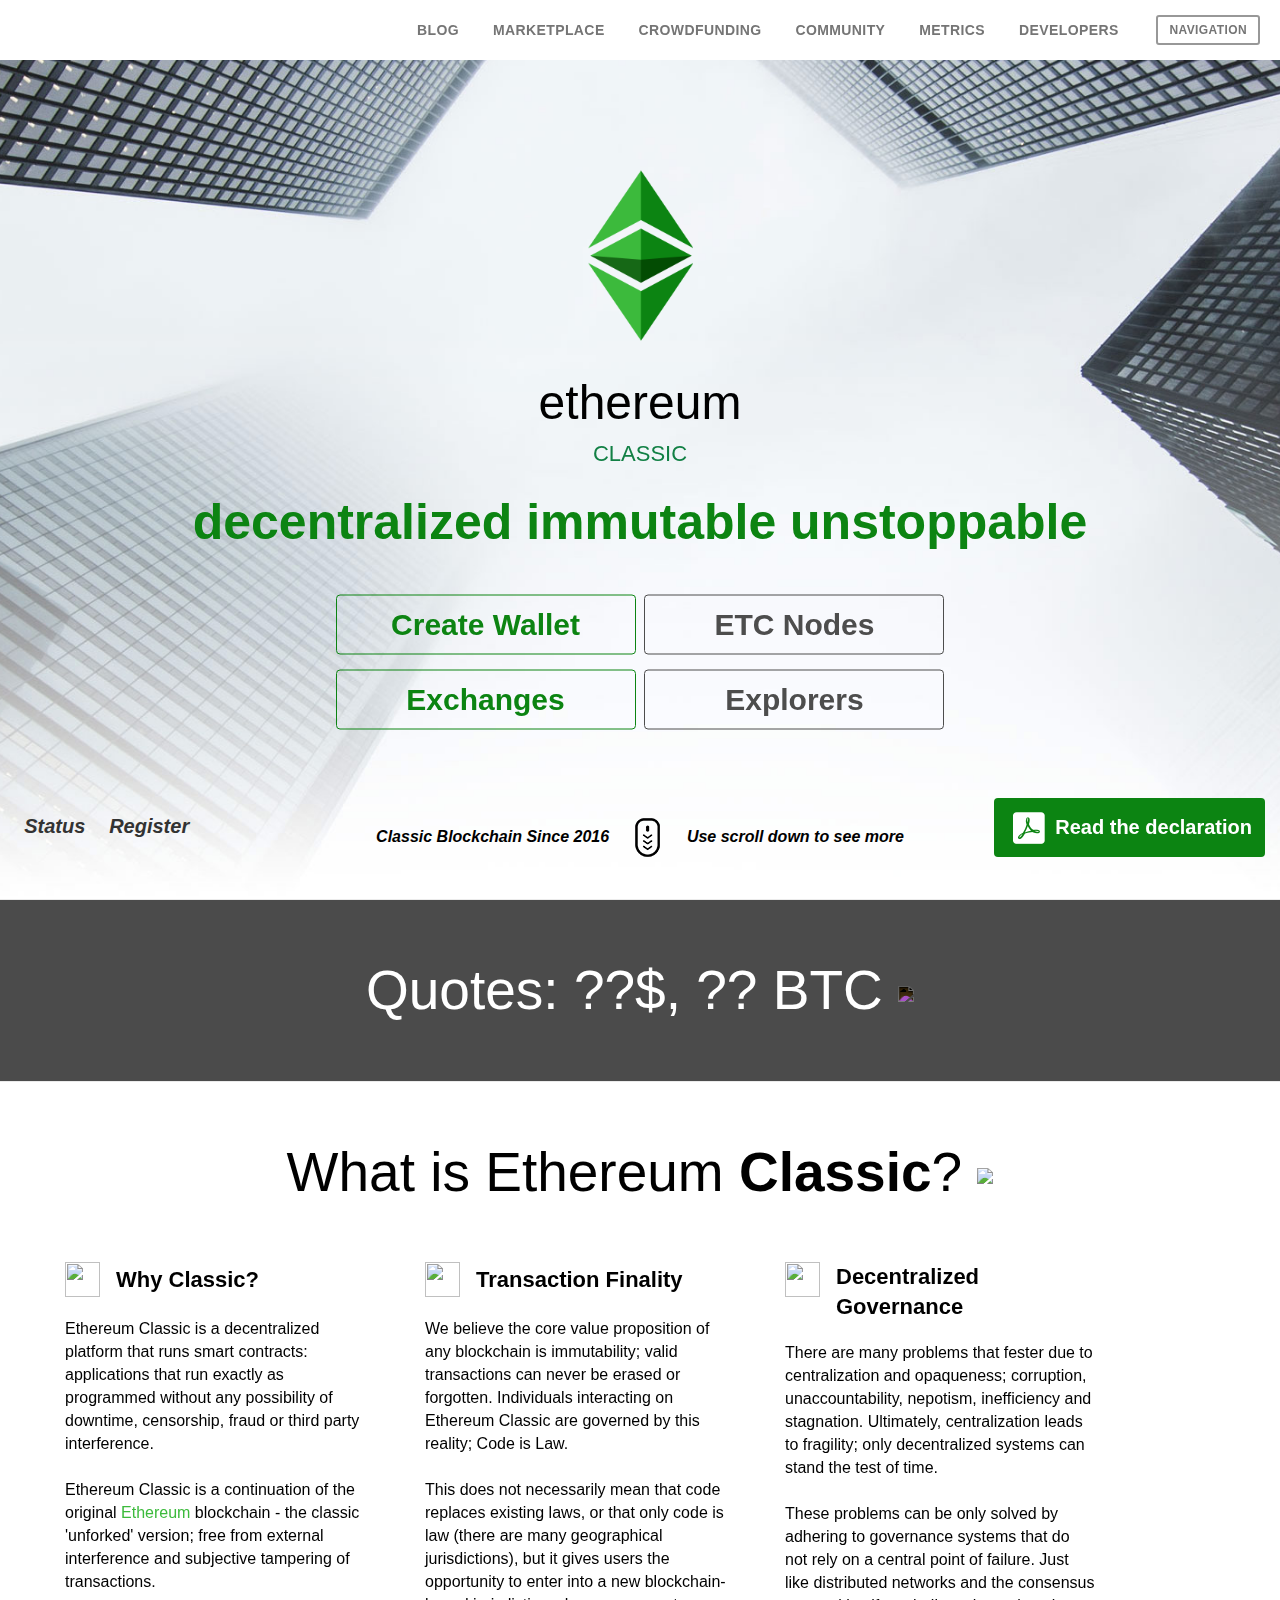
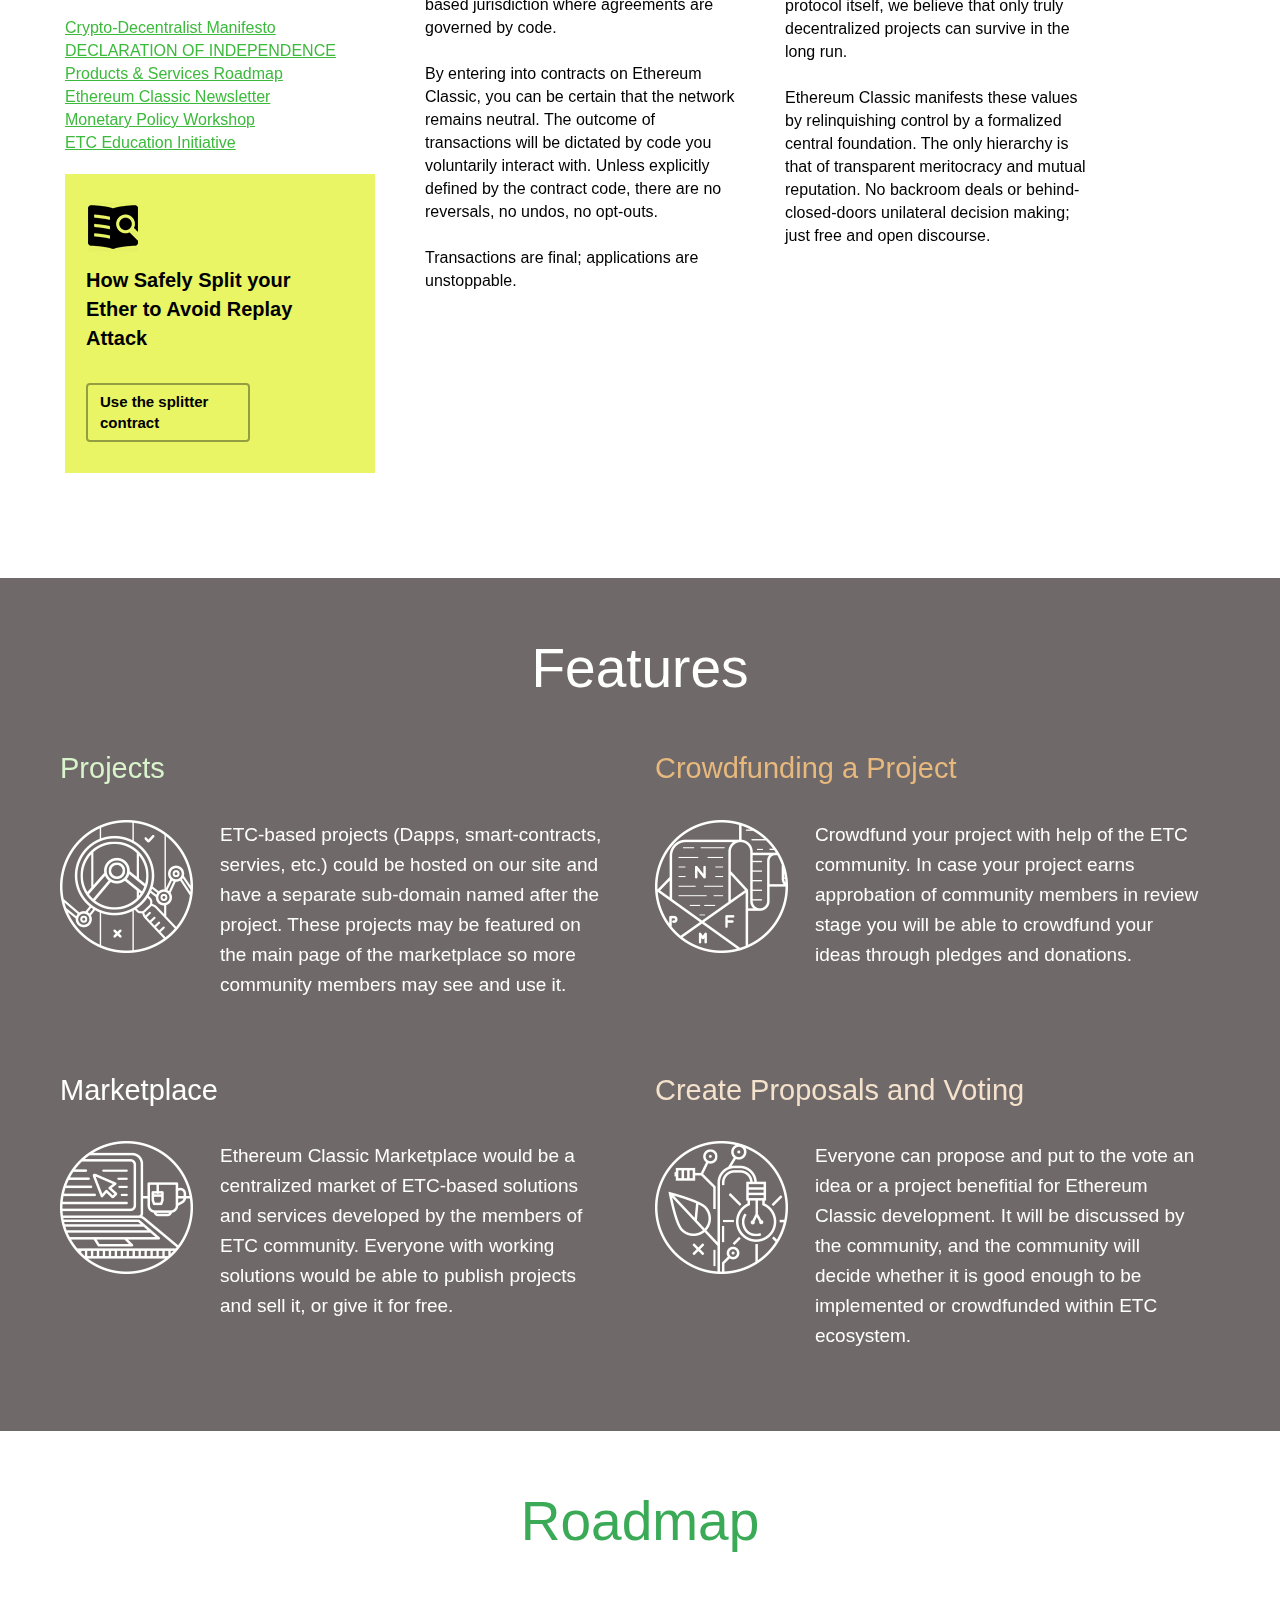
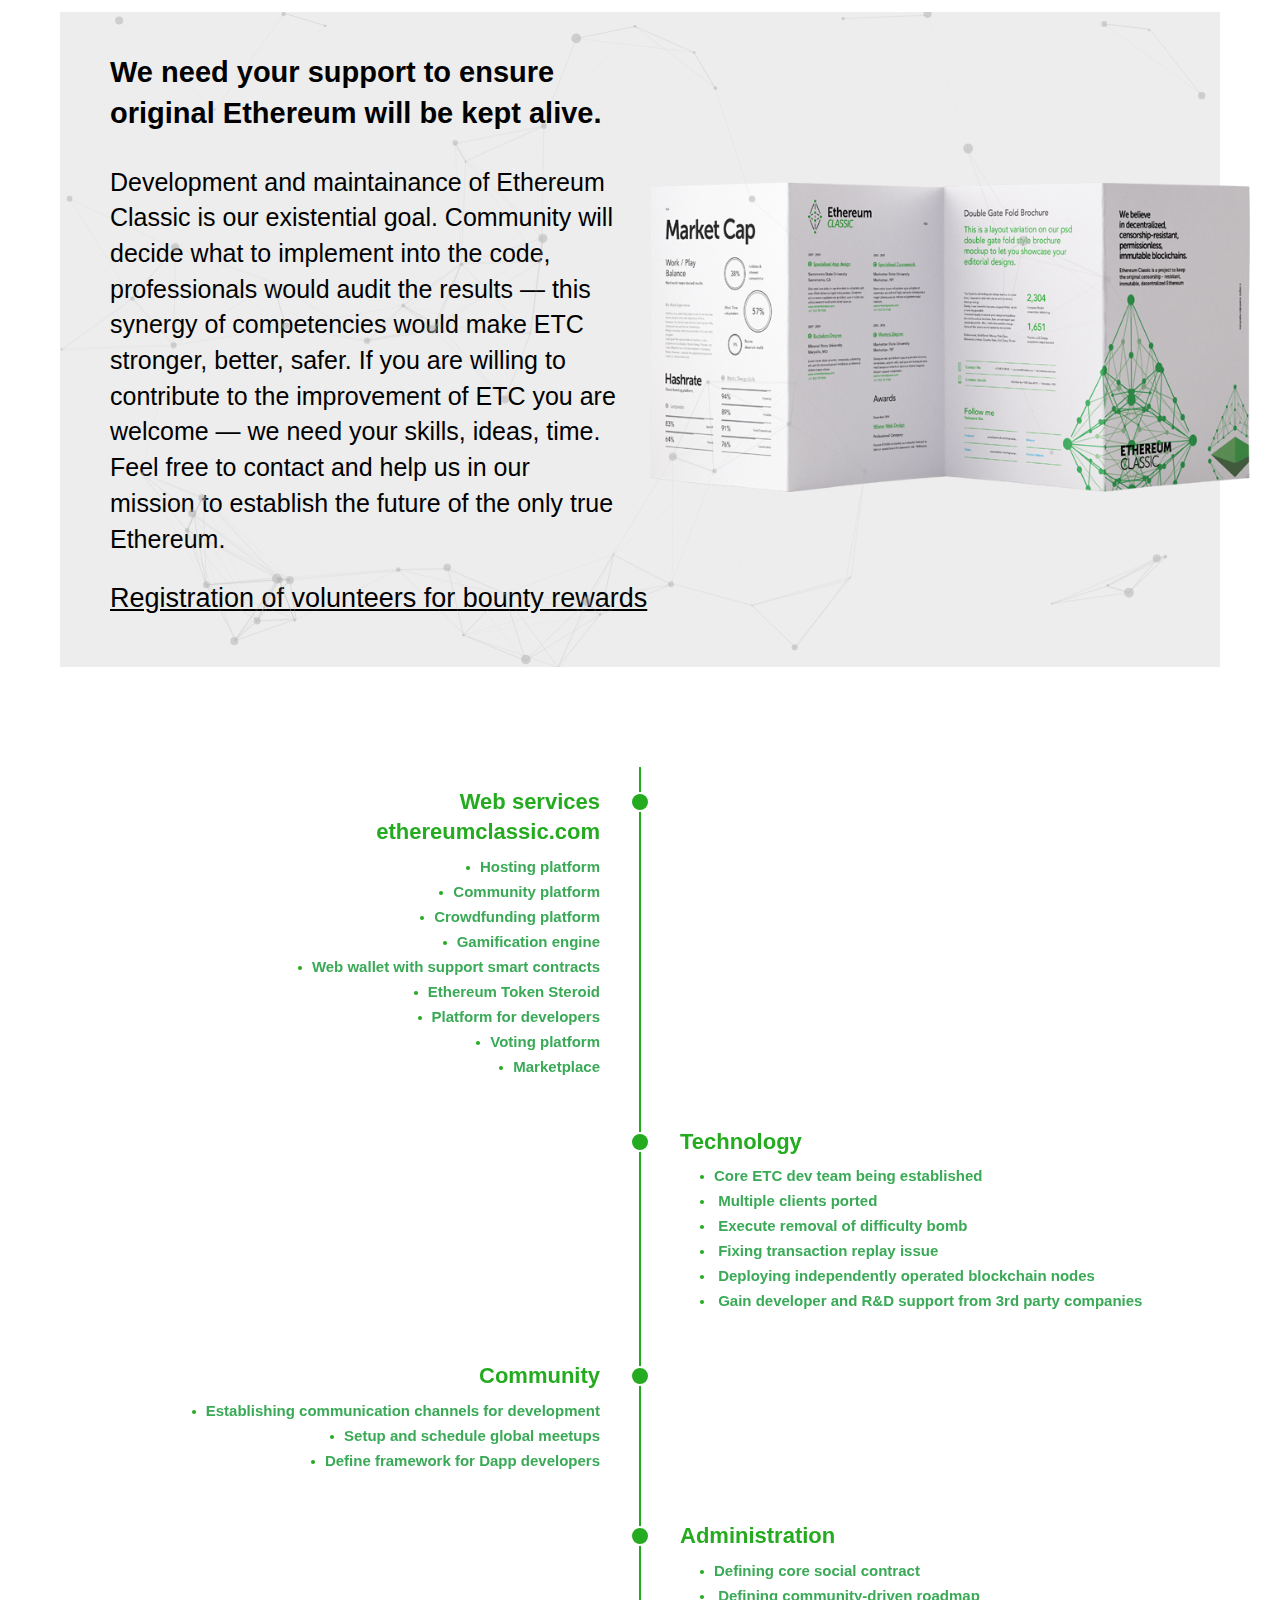
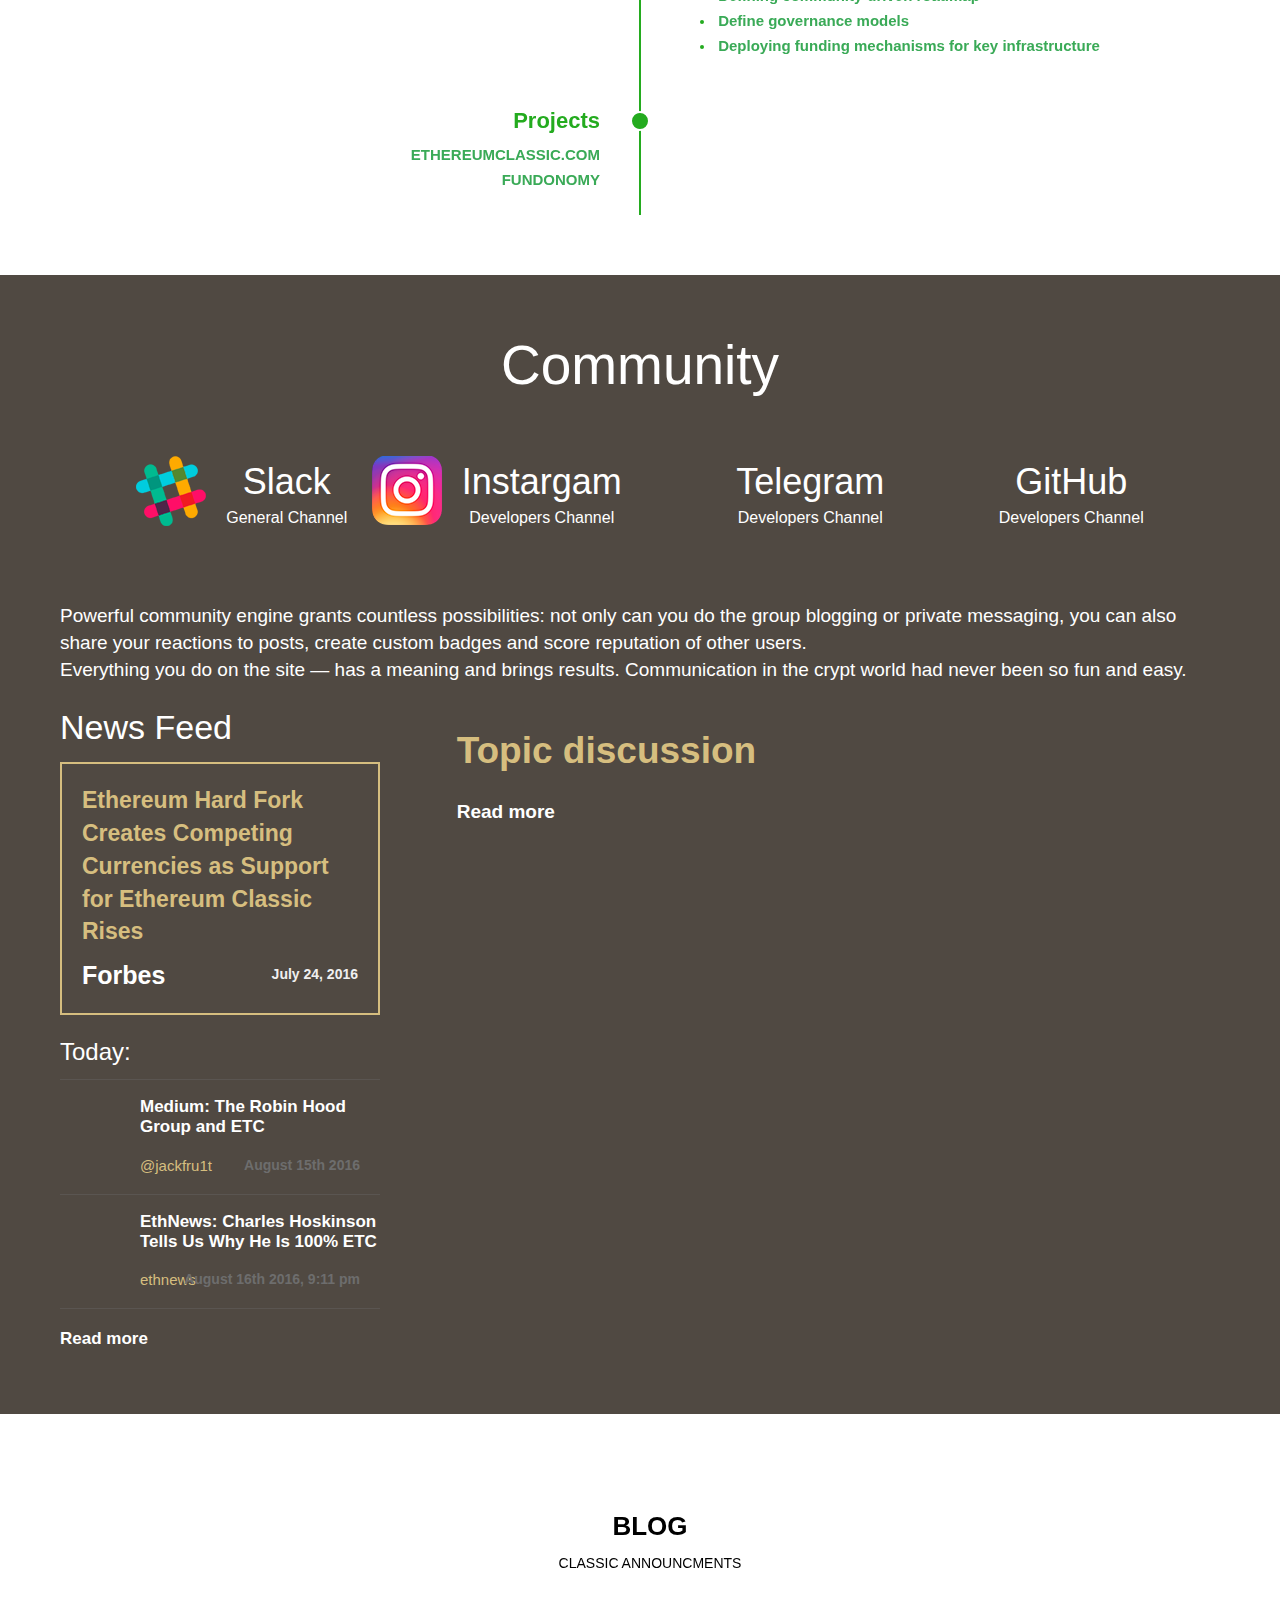
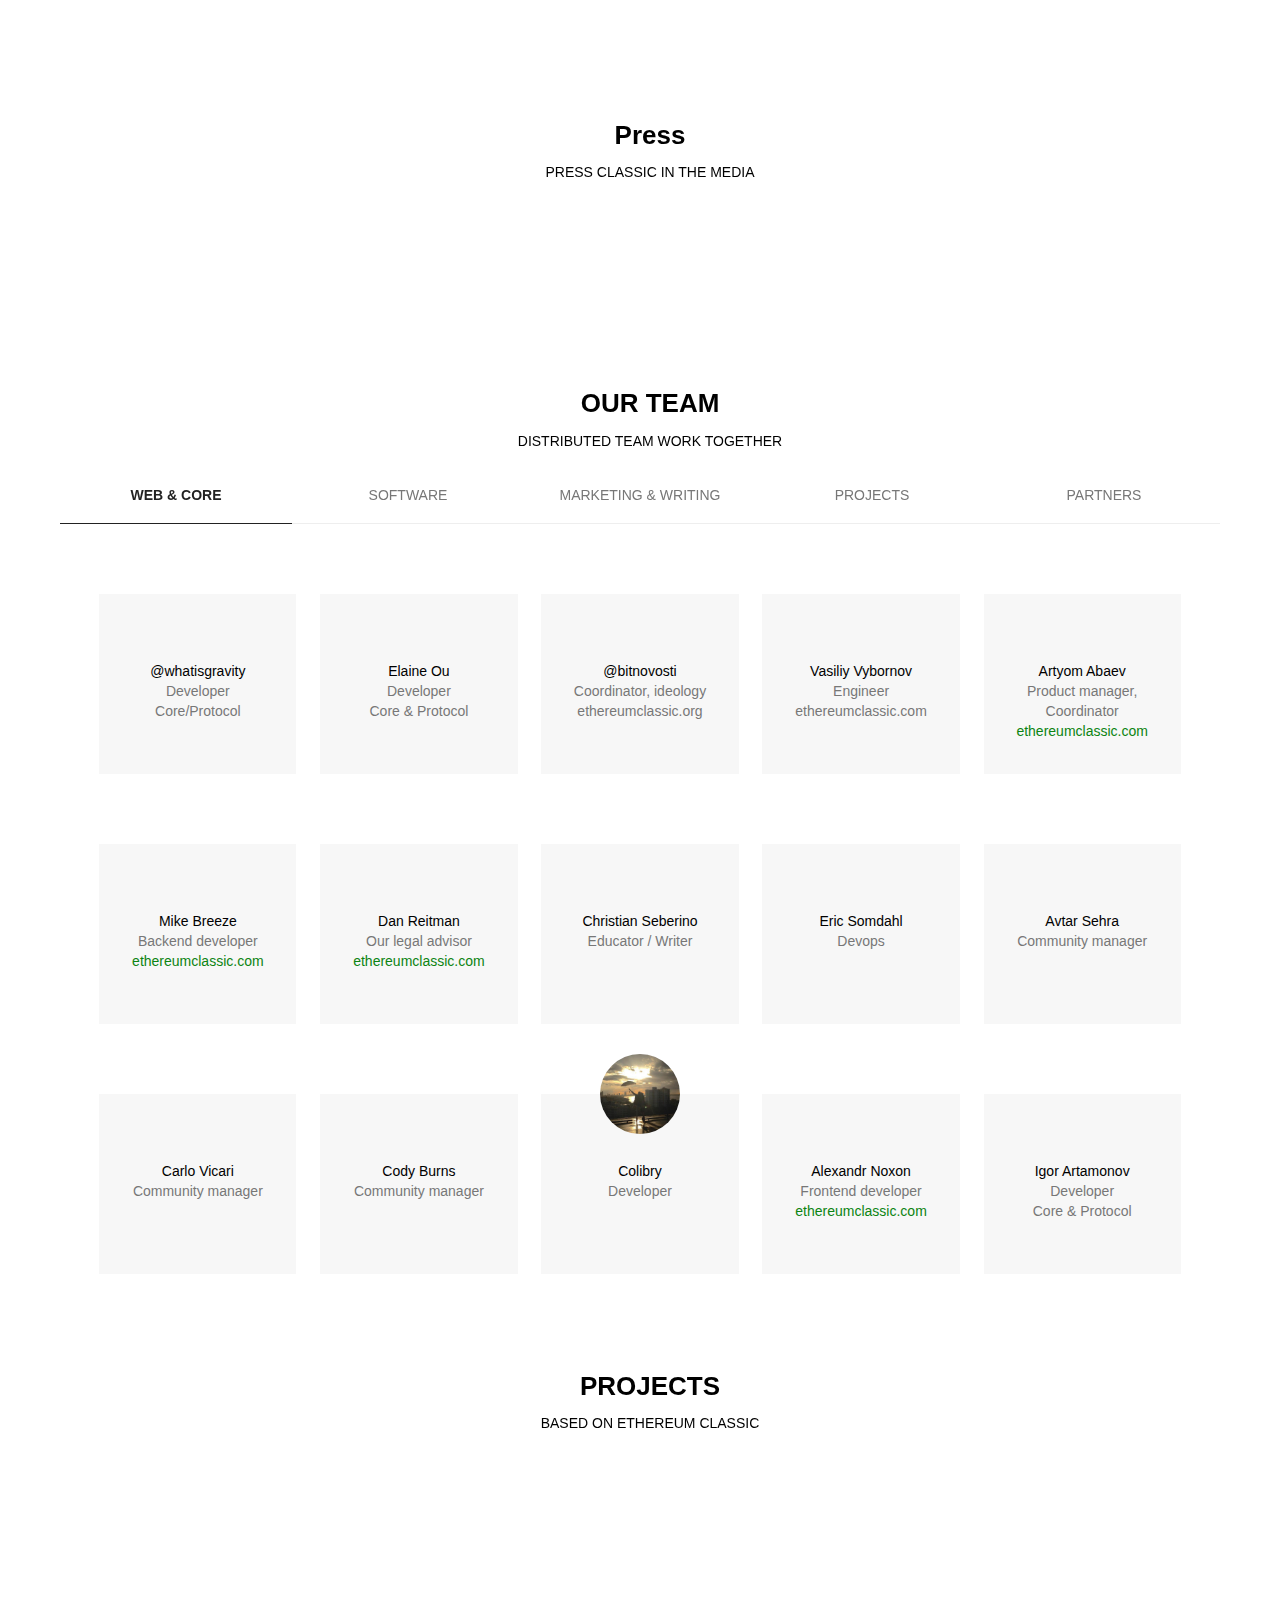
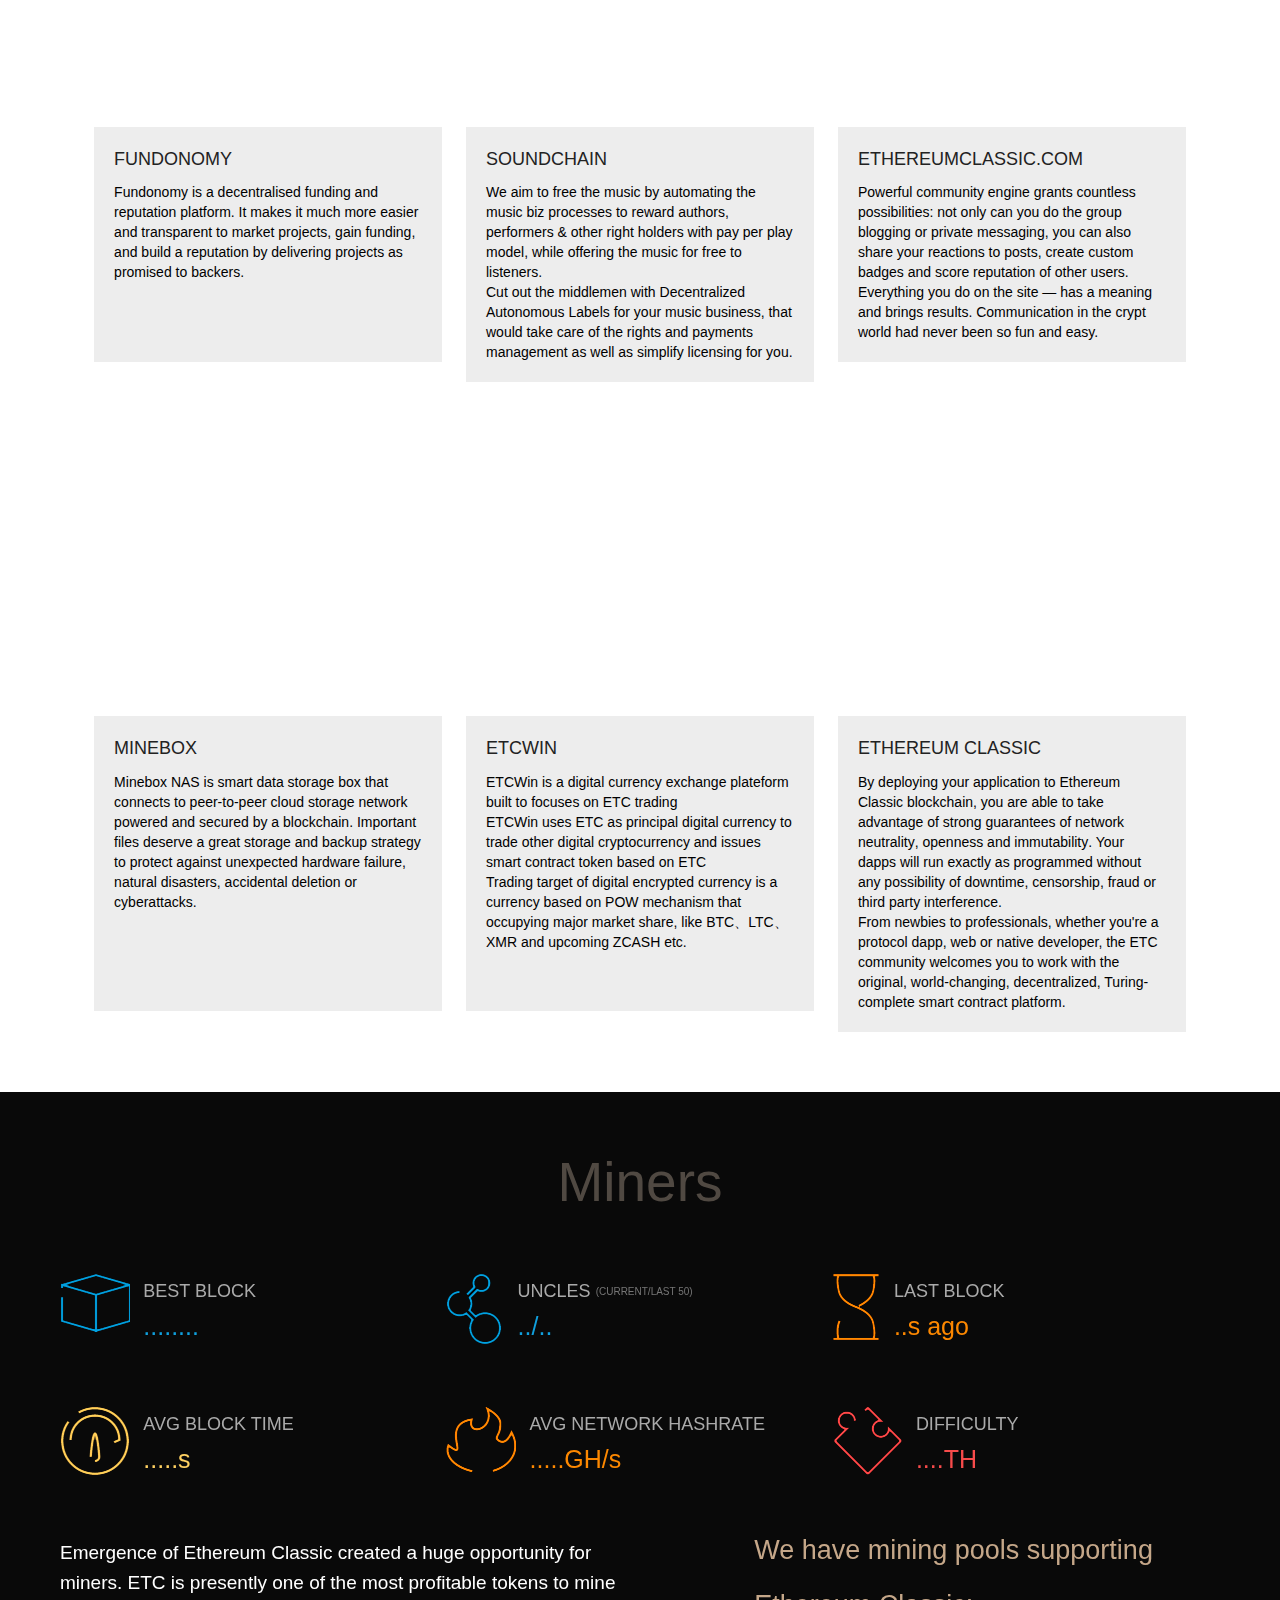
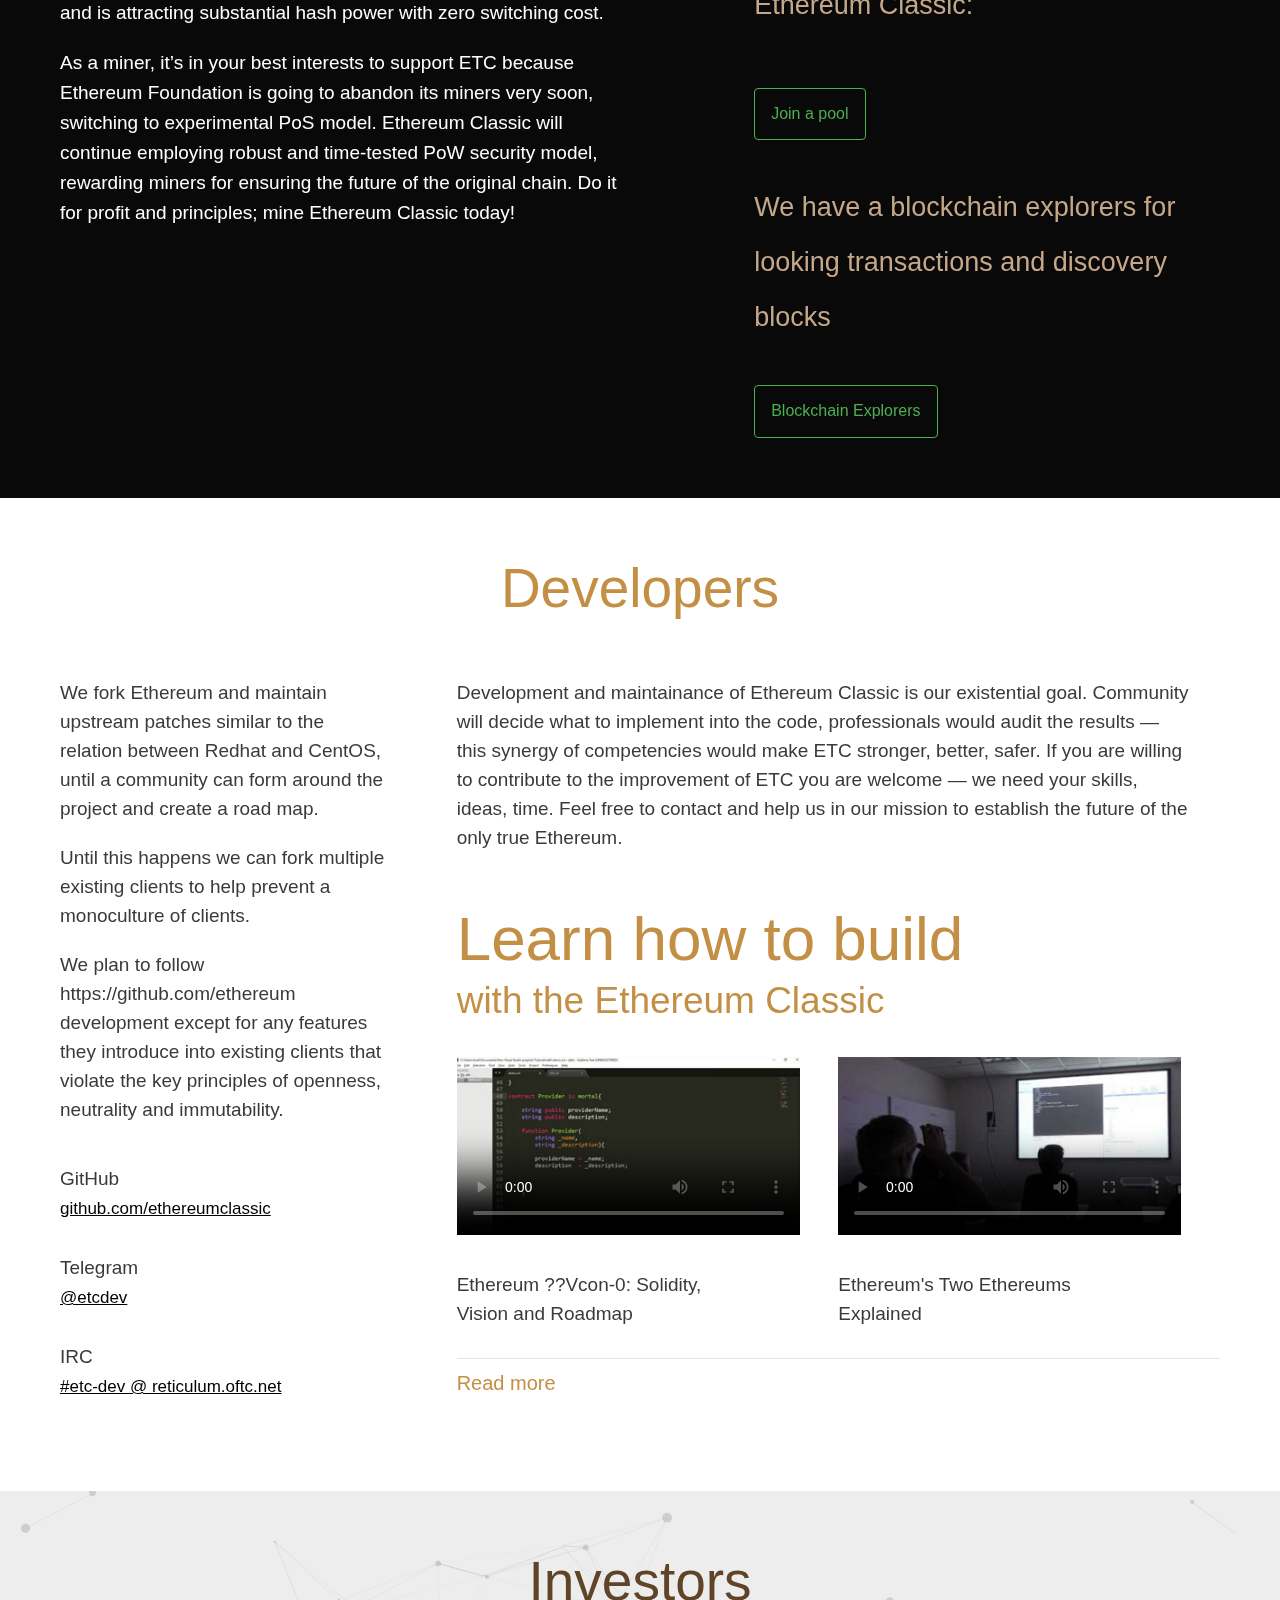
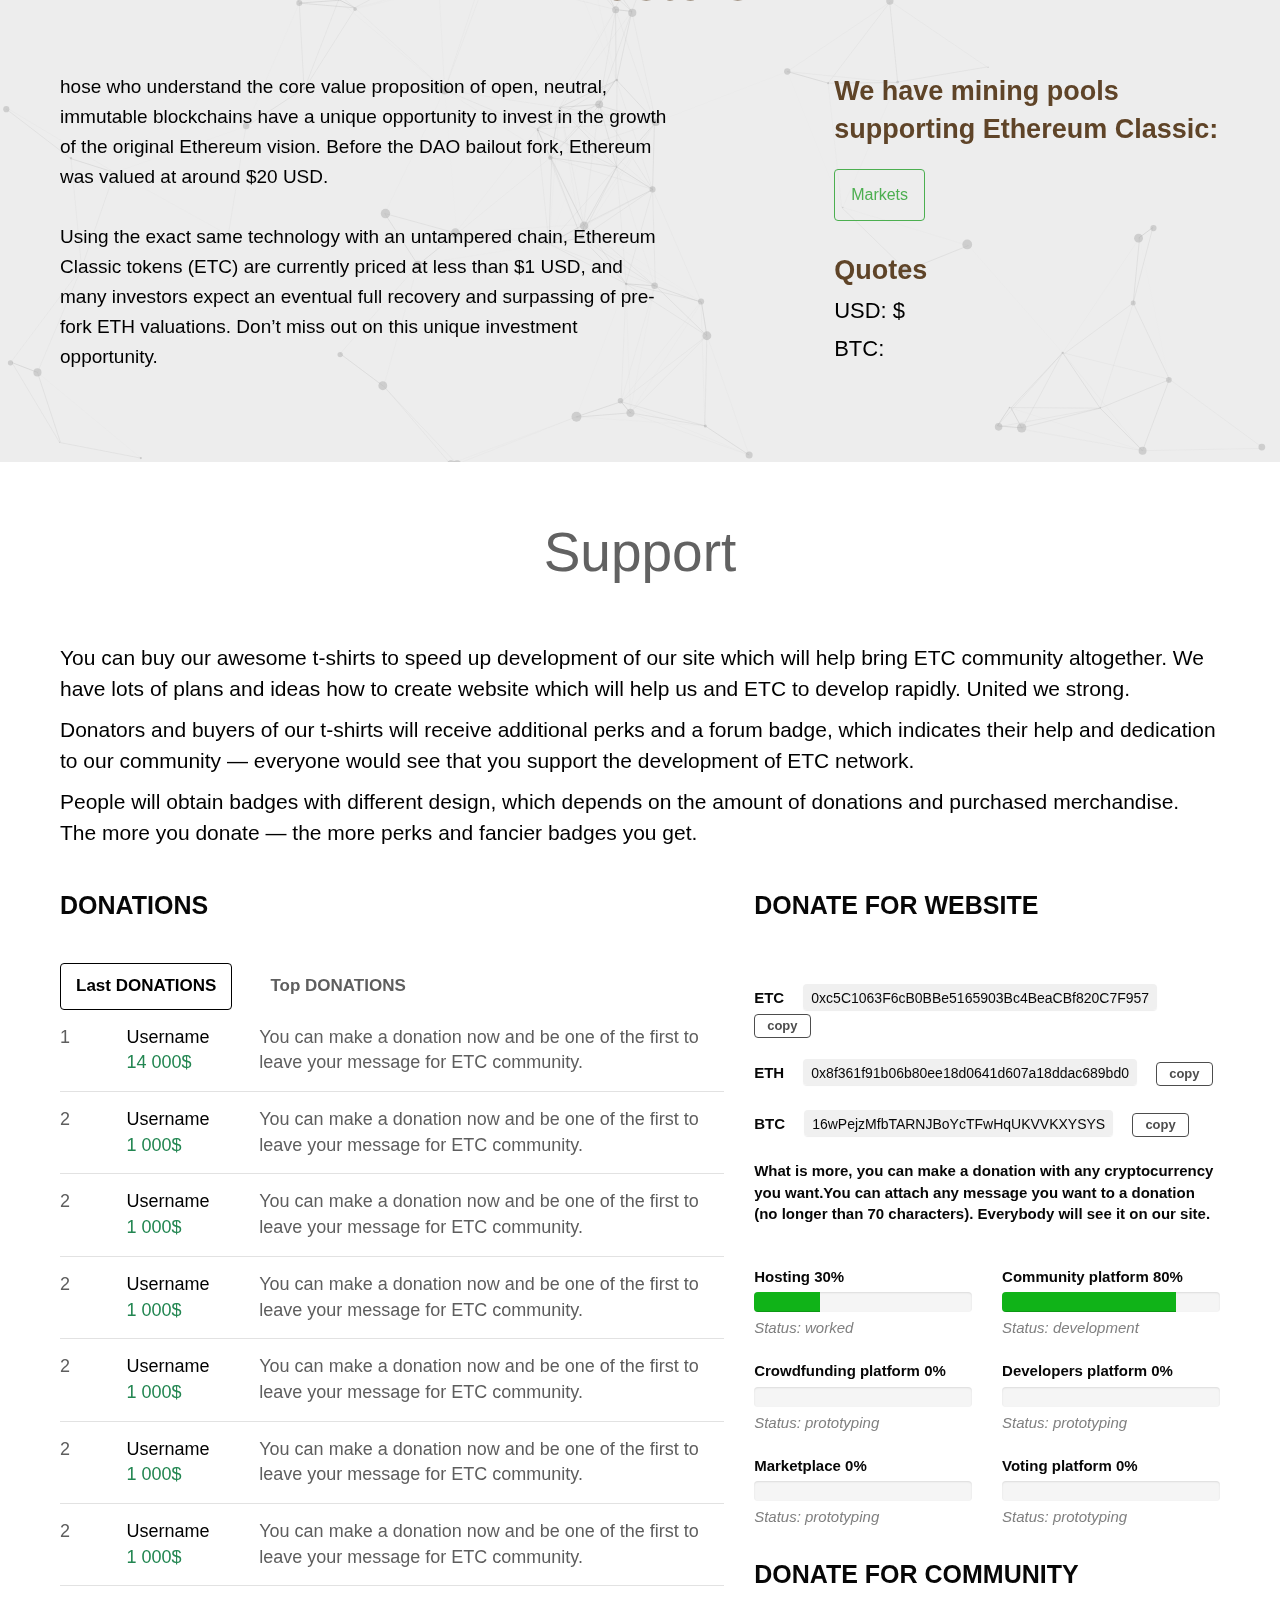
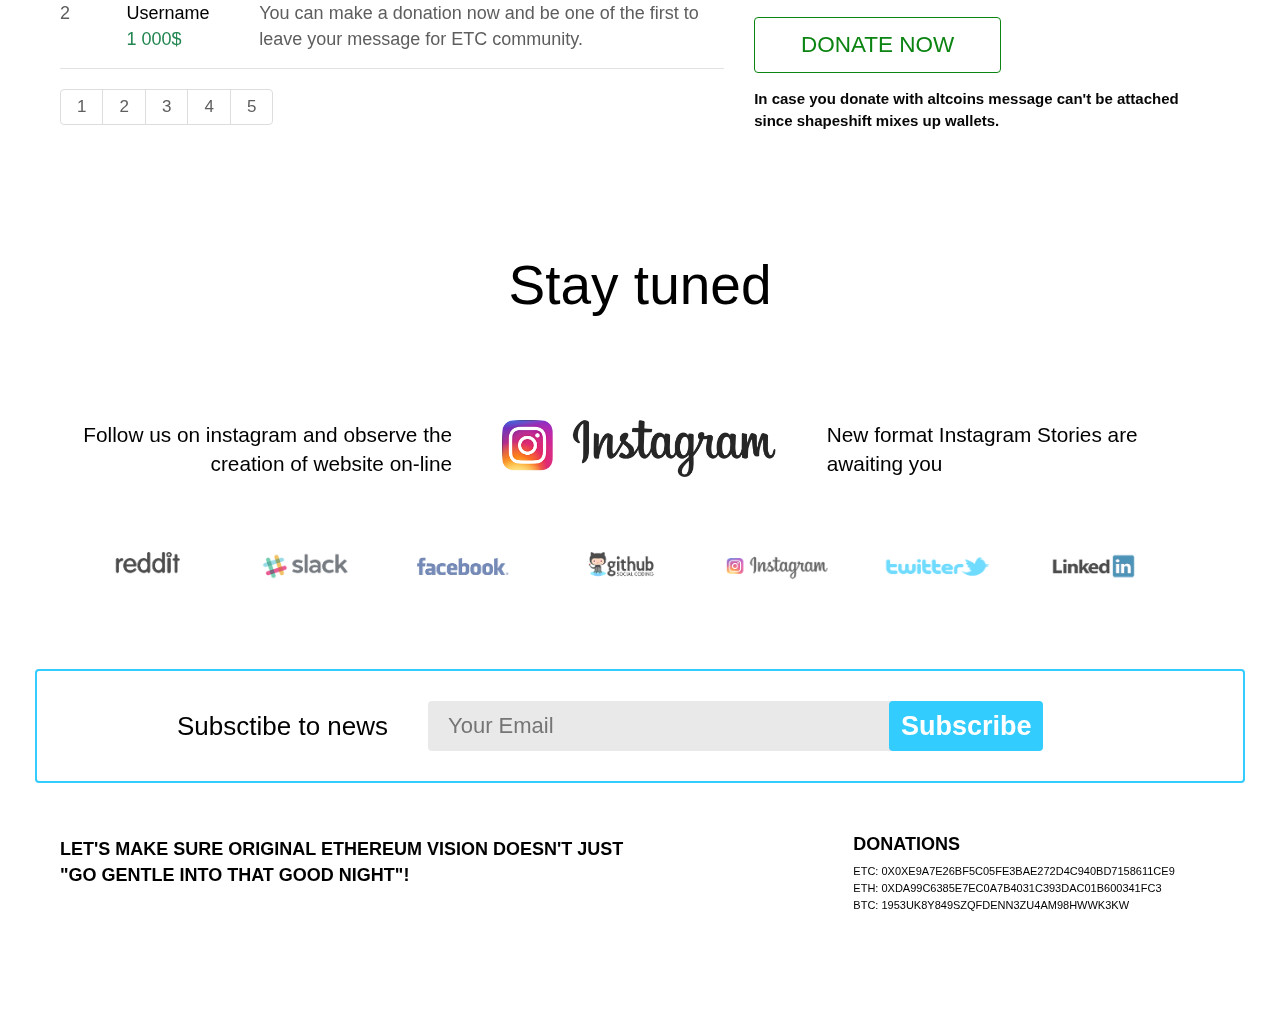
==== commit 7d8deb3d: "фыв" ====
--- a/index.html
+++ b/index.html
@@ -1787,7 +1787,7 @@
         <div class="container-fluid">
             <div class="section__content">
                 <div class="incontainer">
-                    <h2>Traders</h2>
+                    <h2>Investors</h2>
 
                     <div class="row">
                         <div class="col-lg-7 col-md-8">
@@ -1802,18 +1802,31 @@
                             <div class="traders__right">
                                 <p>We have mining pools
                                     supporting Ethereum Classic:</p>
-                             
+
 
                                 <div class="dropdown">
-                                  <button class="dropbtn">Traders</button>
+                                  <button class="dropbtn">Markets</button>
                                   <div class="dropdown-content">
-                                    <a href="#">bitsquare.io</a>
-                                    <a href="#">Kraken ETC/ETH, ETC/EUR, ETC/USD,  ETC/XBT</a>
-                                    <a href="#">Poloniex ETC/BTC</a>
-                                    <a href="#">BitMex futures contract ETC</a>
+                                    <a href="//bitfinex.com" target="_blank">Bitfinex</a>
+                                    <a href="//www.kraken.com" target="_blank">Kraken </a>
+                                    <a href="//poloniex.com/exchange#btc_etc" target="_blank">Poloniex </a>
+                                    <a href="//shapeshift.io" target="_blank">Shapeshift</a>
+                                    <a href="//changelly.com/exchange/BTC/ETC/1" target="_blank">Changelly</a>
+                                    <a href="//trans.chbtc.com/etc" target="_blank">CHBTC</a>
+                                    <a href="//bittrex.com/Market/Index?MarketName=BTC-ETC" target="_blank">Bittrex</a>
+                                    <a href="//yunbi.com/" target="_blank">Yunbi</a>
+                                    <a href="//korbit.co.kr/etc_market" target="_blank">Korbit</a>
+                                    <a href="//bter.com/trade/etc_btc" target="_blank">BTER</a>
+                                    <a href="//yobit.net/en/trade/ETC/BTC" target="_blank">Yobit</a>
+                                    <a href="//coinexchange.io/market/ETC/BTC" target="_blank">Coinexchange</a>
+                                    <a href="//c-cex.com/?p=etc-btc" target="_blank">C-CEX</a>
+                                    <a href="//www.bitmex.com/app/trade/ETC24H" target="_blank">BitMex futures contract ETC</a>
+                                    <a href="//bitsquare.io" target="_blank">BitSquare</a>
                                   </div>
                                 </div>
-                            </div>
+                                <p style="font-weight: 300; margin-top: 30px;"><span style="font-weight: 600; ">Quotes</span> 
+                                <span class="breeze_quotes"><br>USD: <span class="etc_price_usd"></span>$ <br>BTC: <span class="etc_price_btc"></span> <span class="etc_percent_change_24h"></span></span></p>
+                            </div> 
                         </div>
                     </div>
                 </div>
--- a/css/styles.css
+++ b/css/styles.css
@@ -1890,7 +1890,7 @@
     padding: 0 20px; }
 
   .roadmap__block {
-    padding-right: 600px; }
+    padding-right: 600px;    height: 650px; }
 
   .roadmap__img {
     width: 600px;
@@ -4344,4 +4344,23 @@
   .support__right span {
     word-wrap: break-word;
   }
+}
+
+.roadmap__block {
+      height: auto !important;
+    padding-bottom: 80px !important;
+}
+
+@media (max-width: 991px) {
+  .roadmap__img {
+    bottom: -120px;
+    right: -90px;
+    top: auto;
+  }
+}
+
+
+.breeze_quotes {
+  font-size: 22px;
+  color:#000;
 }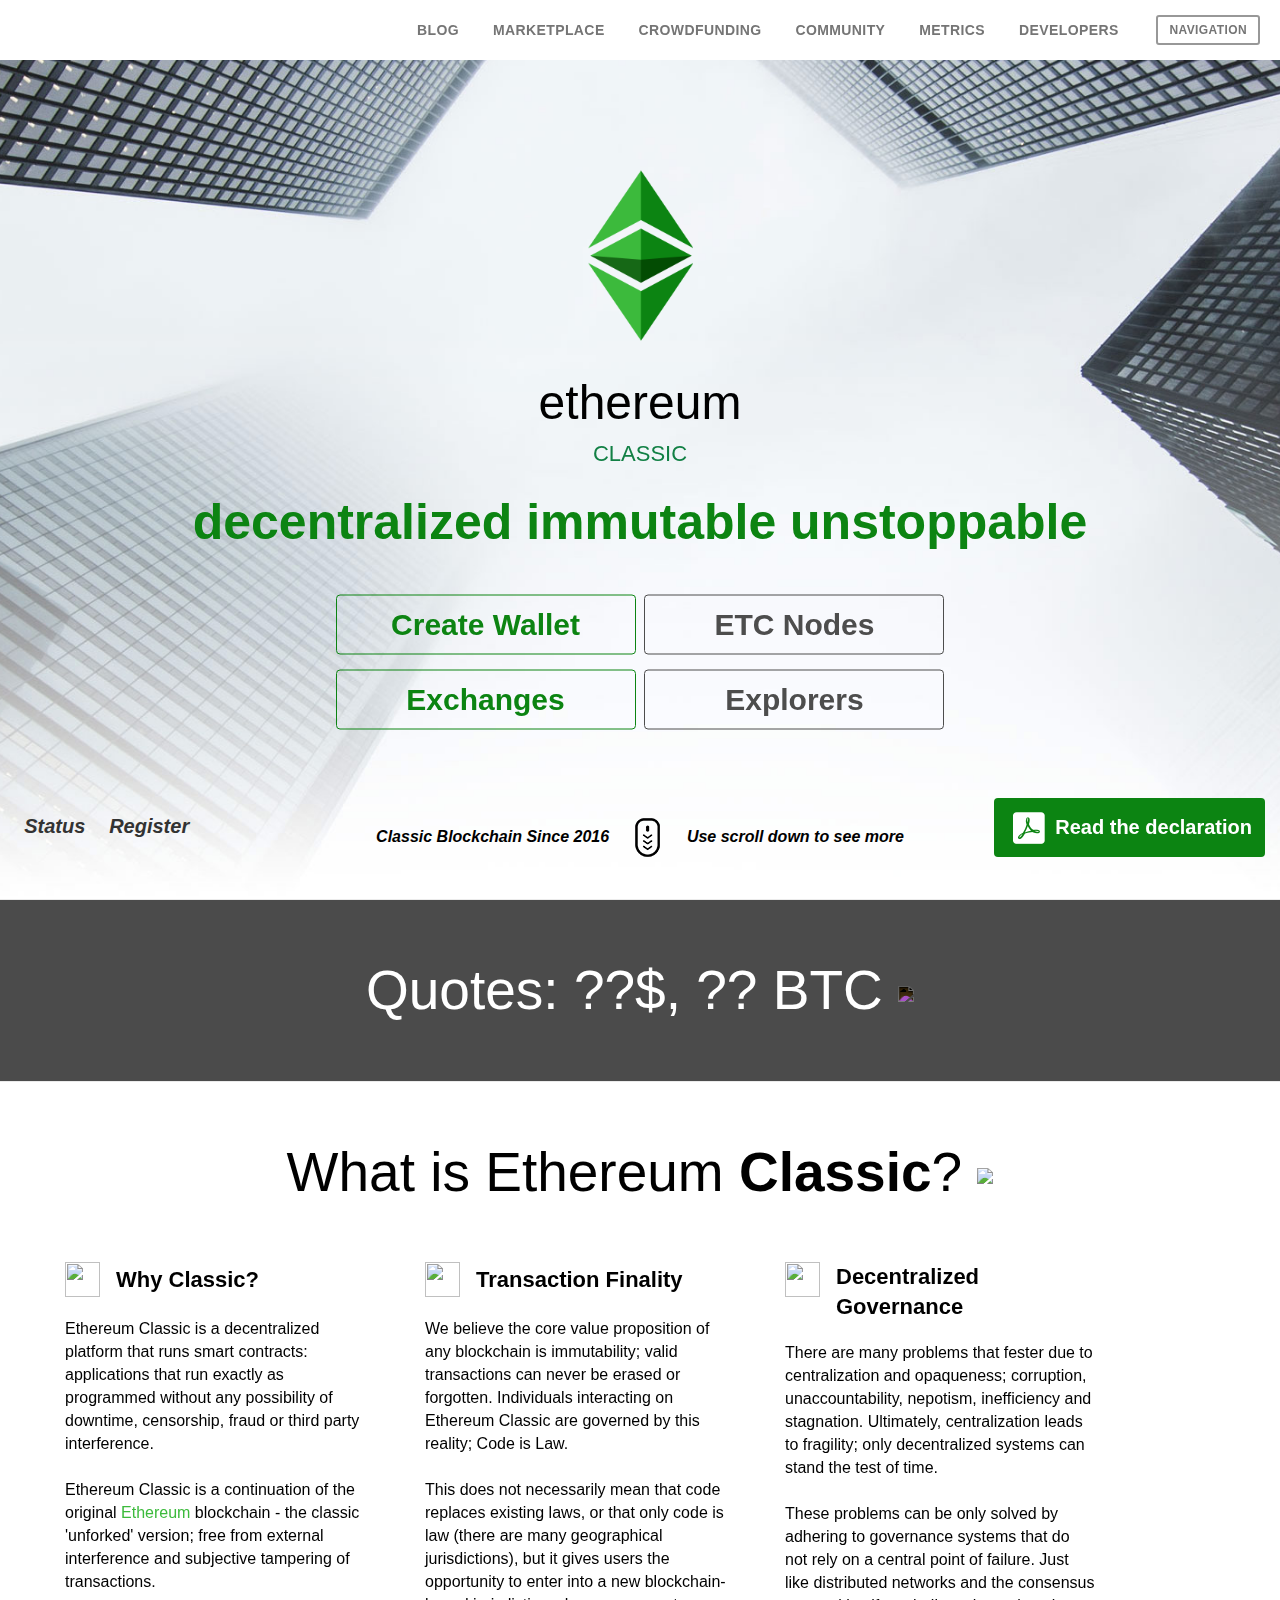
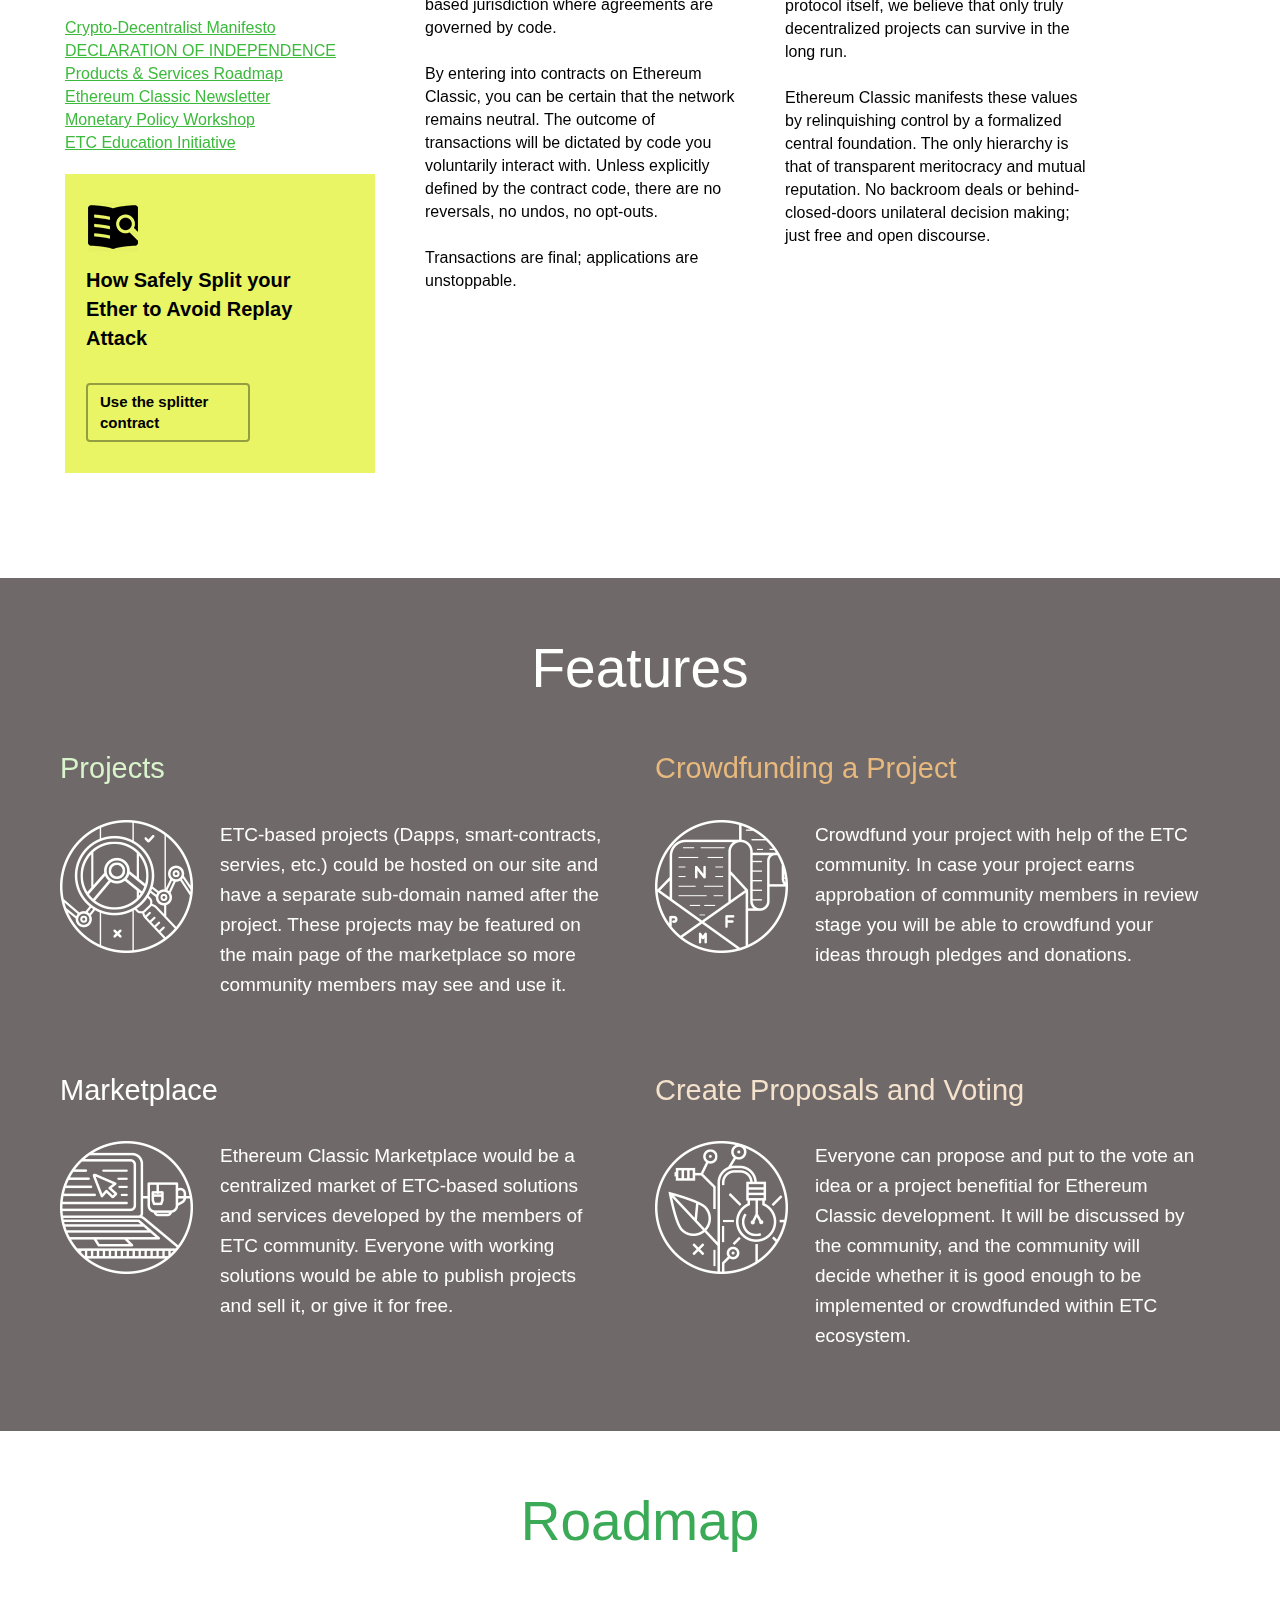
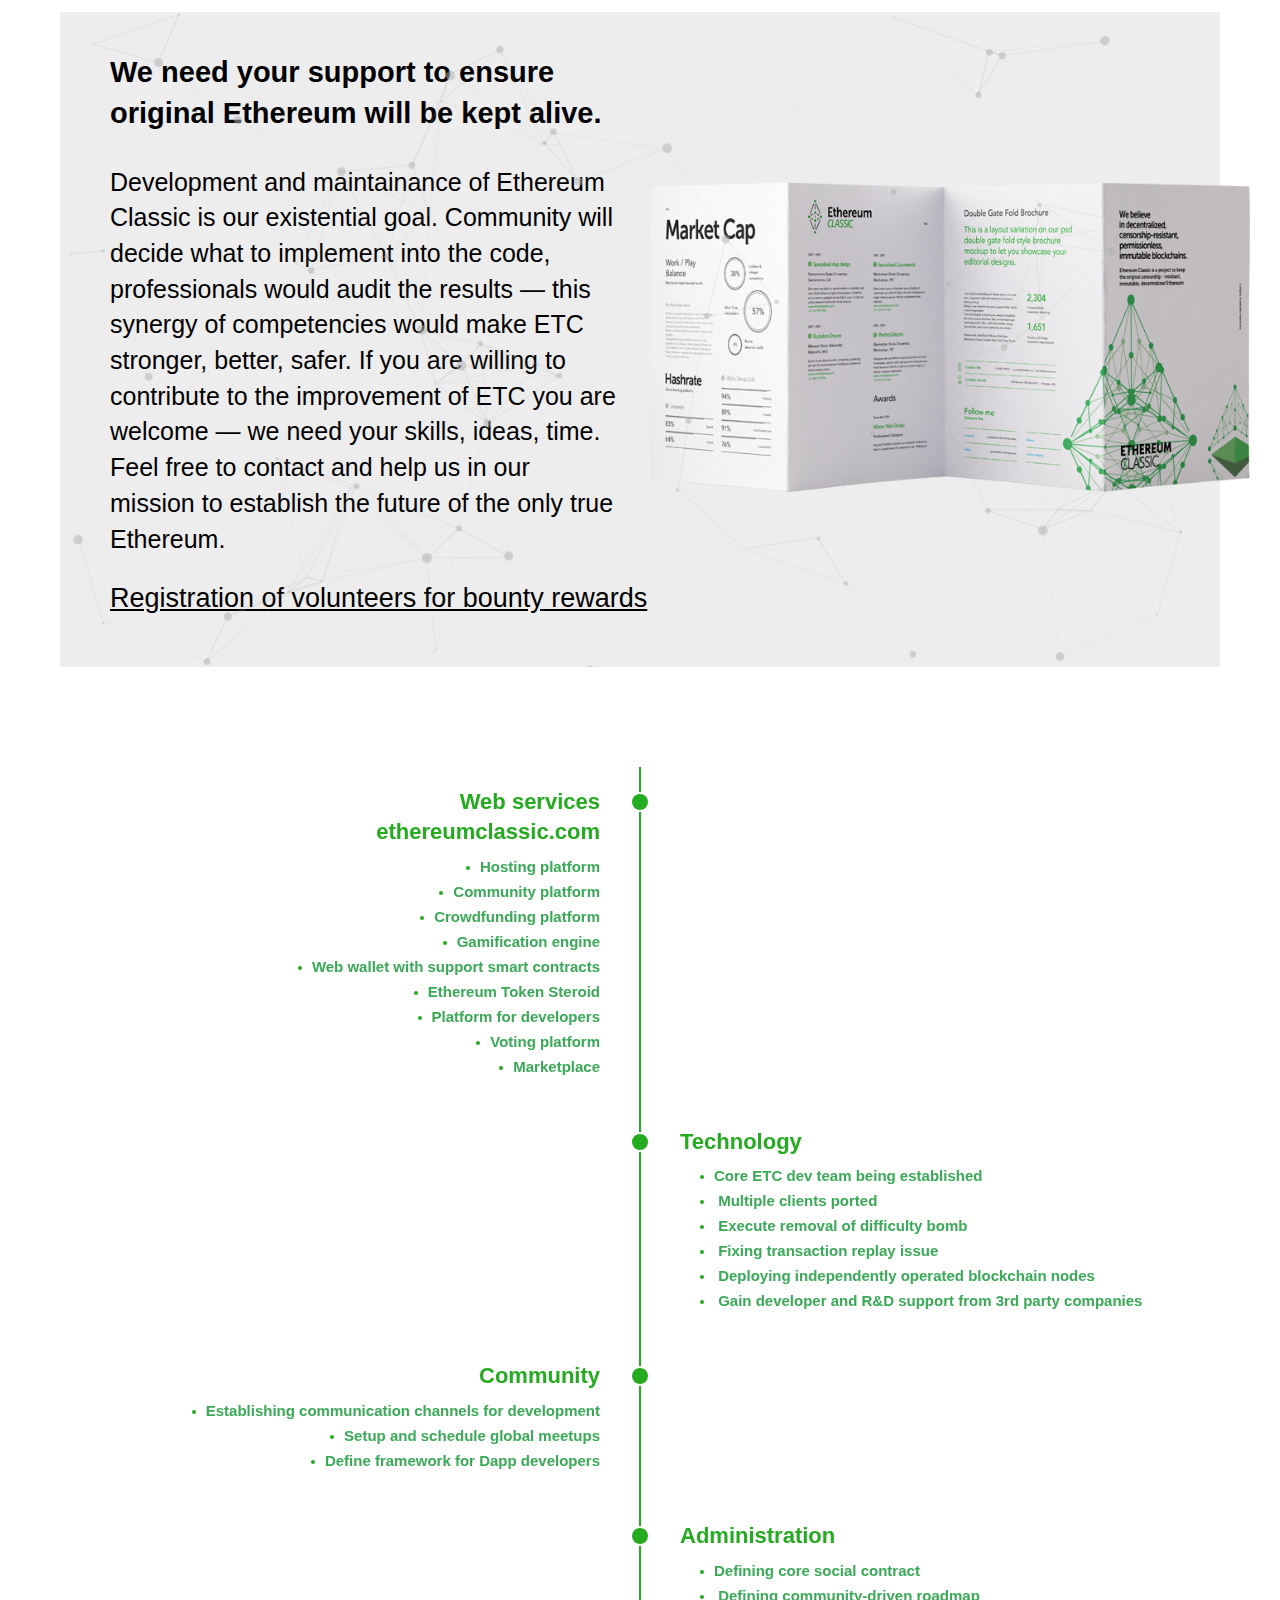
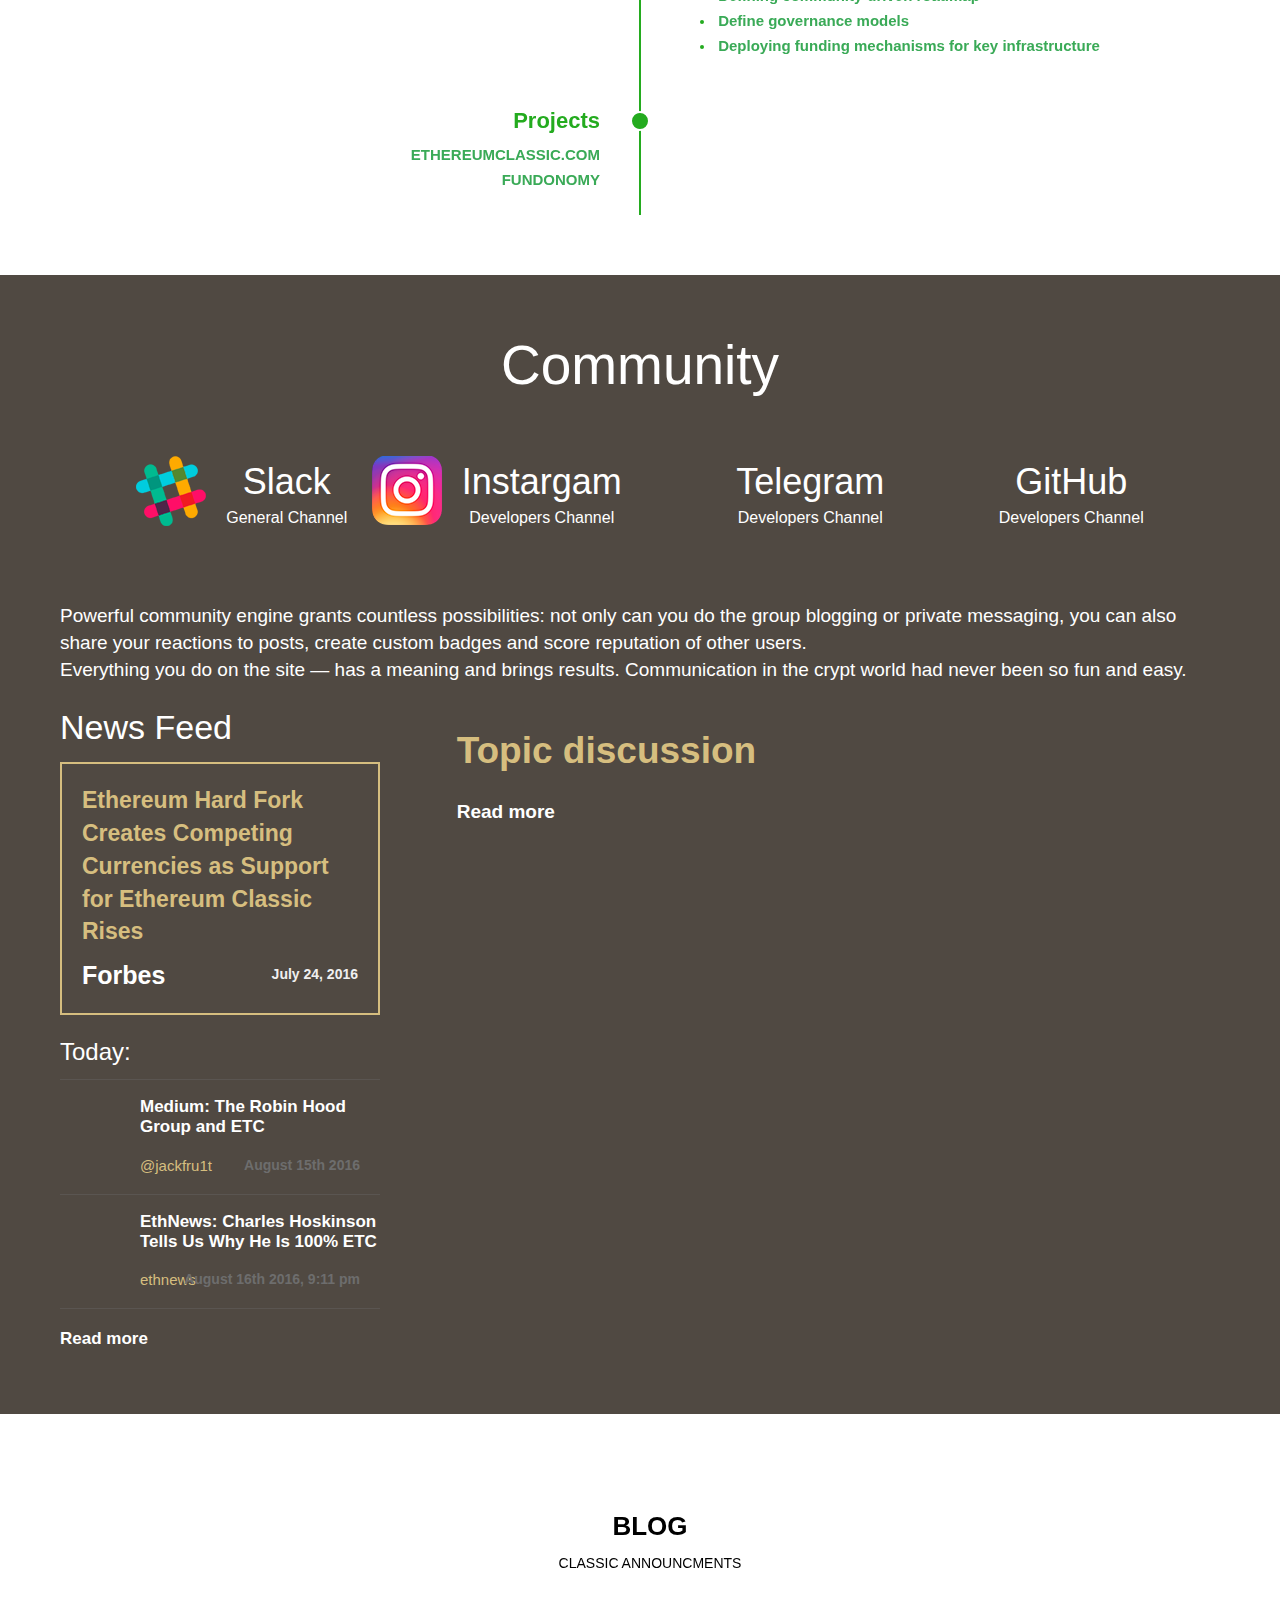
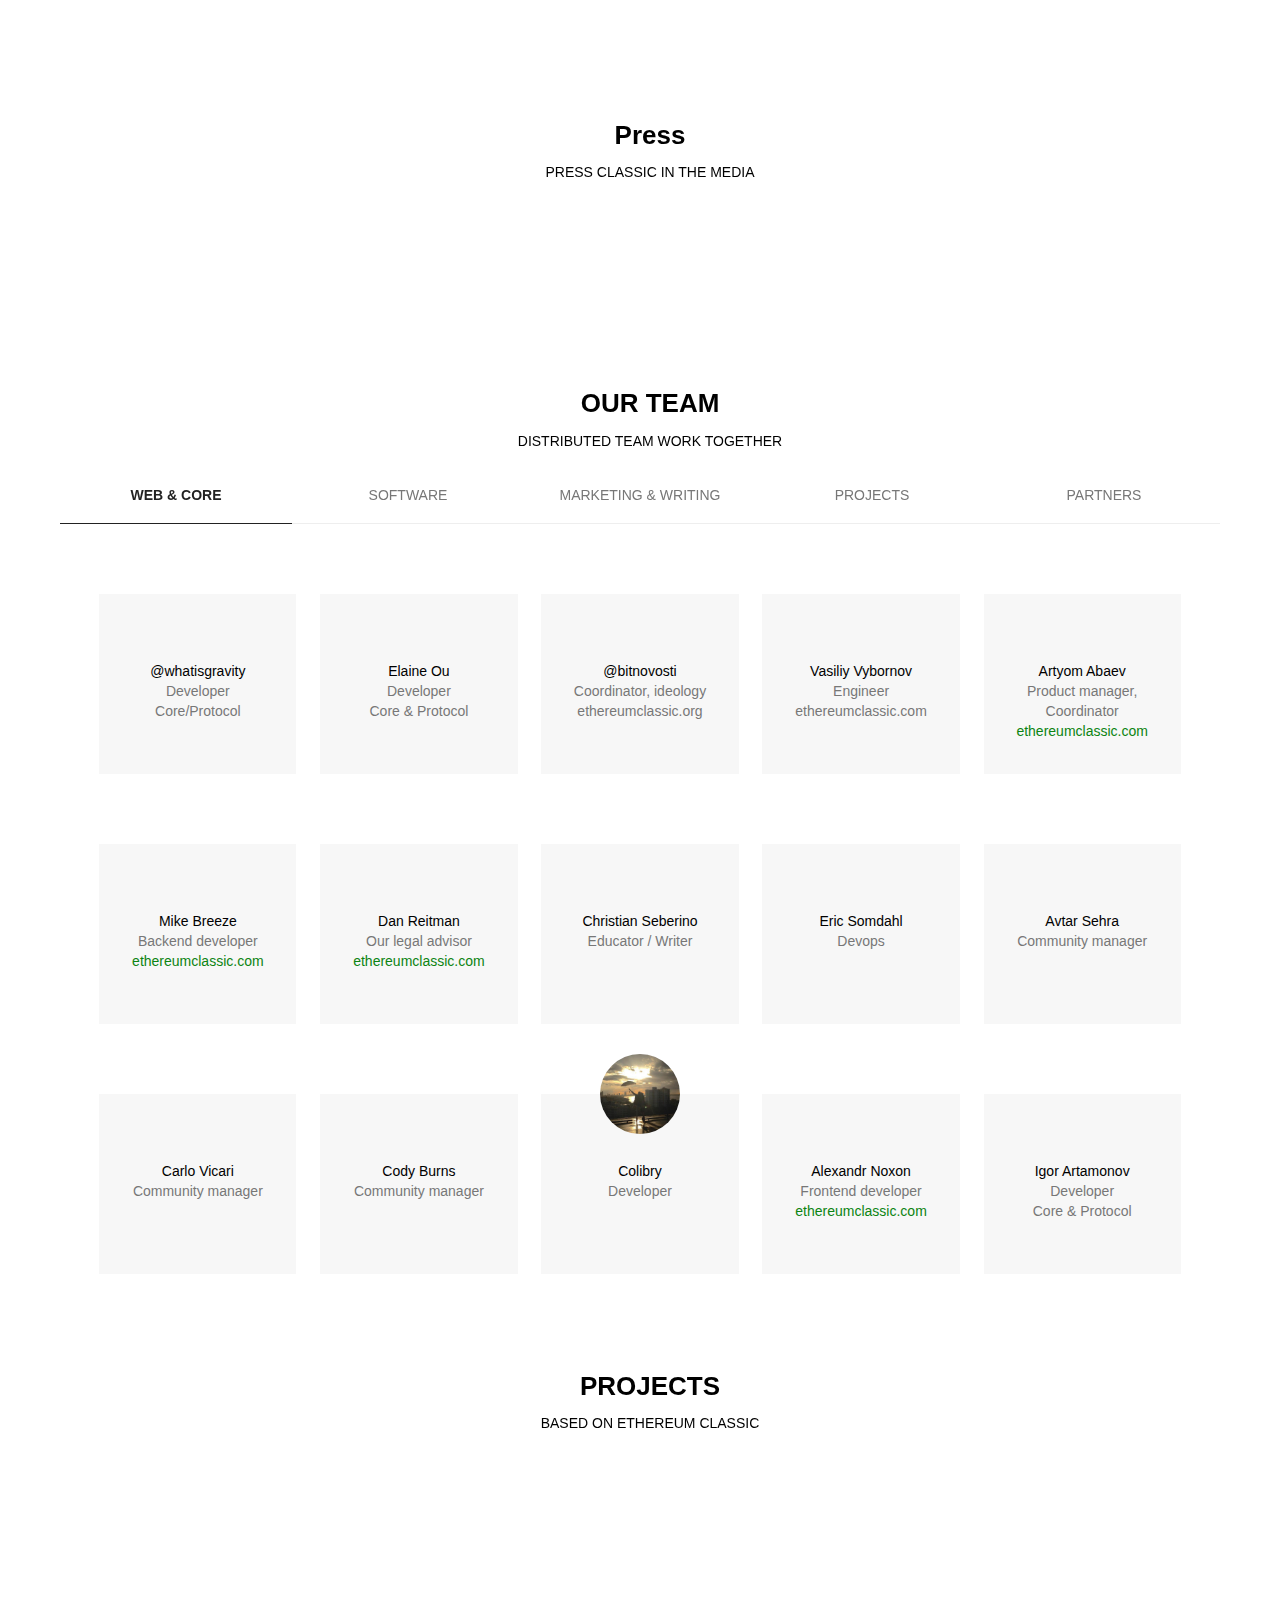
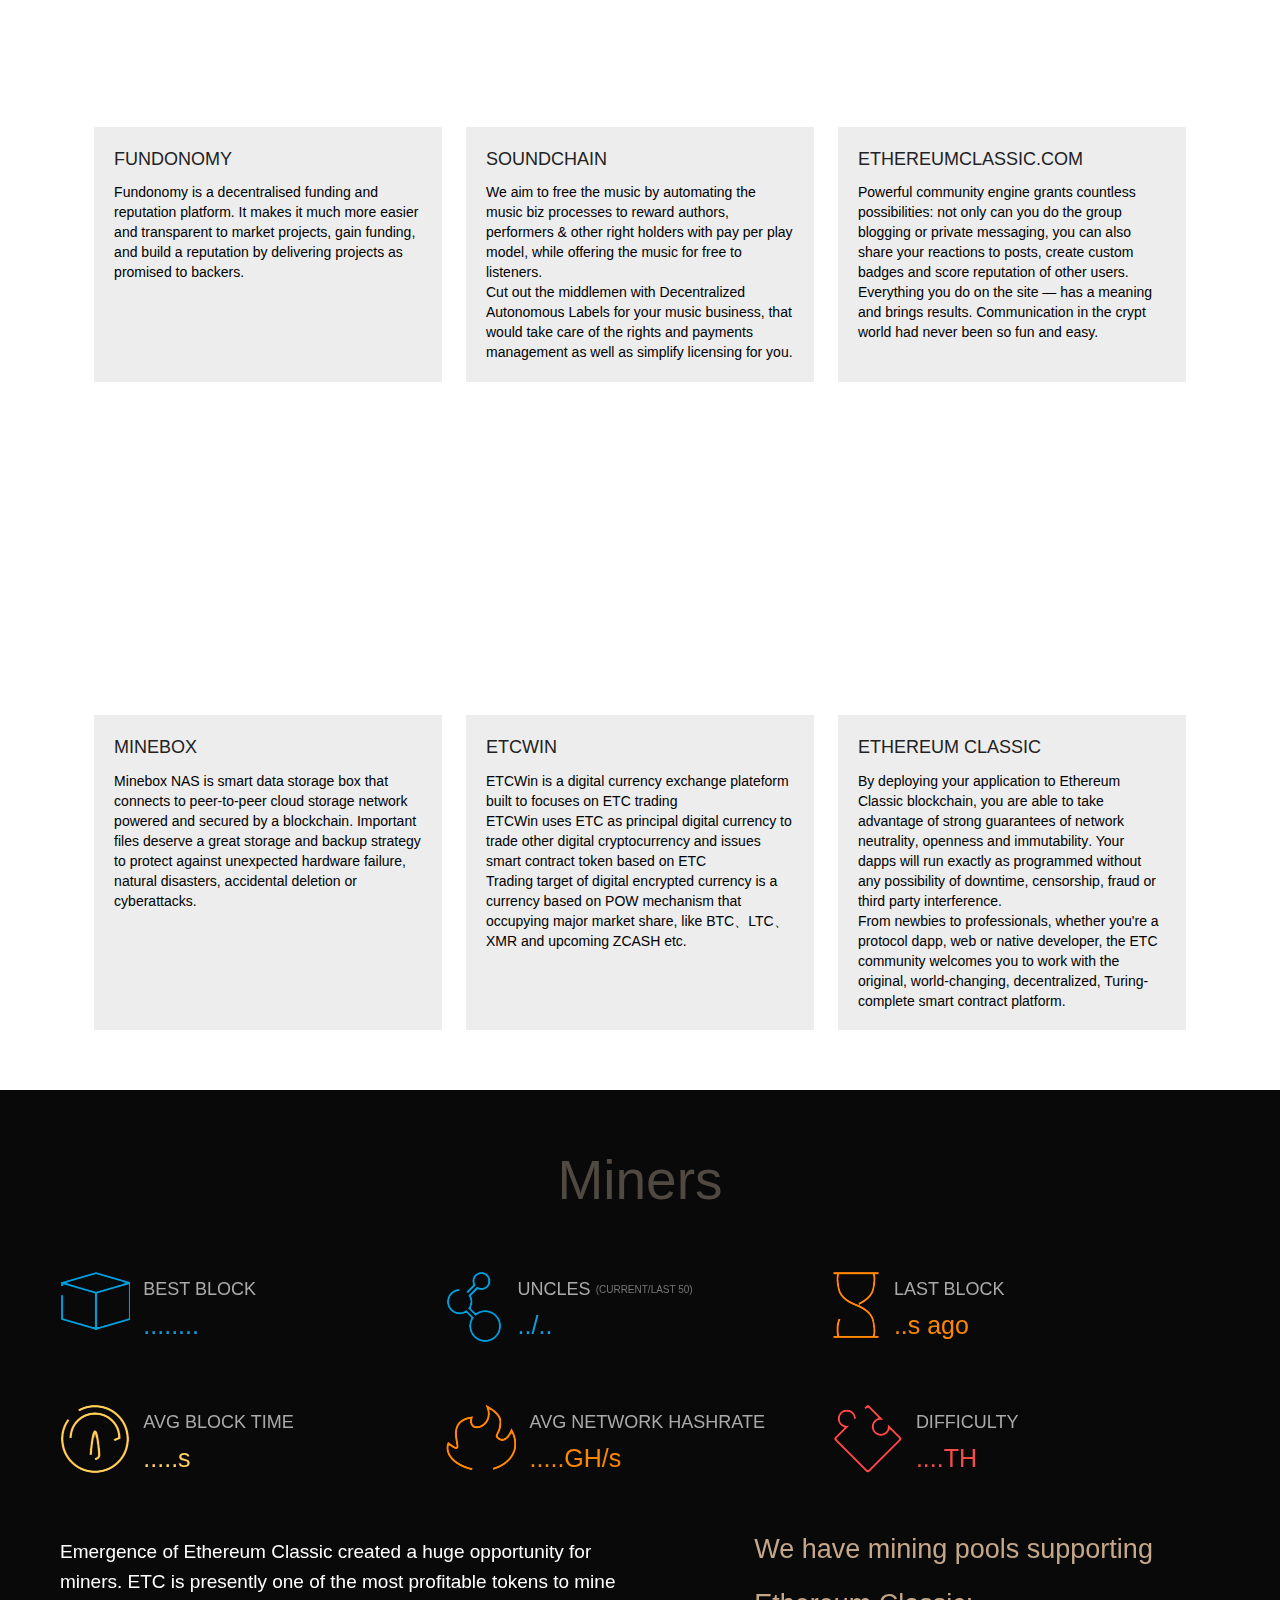
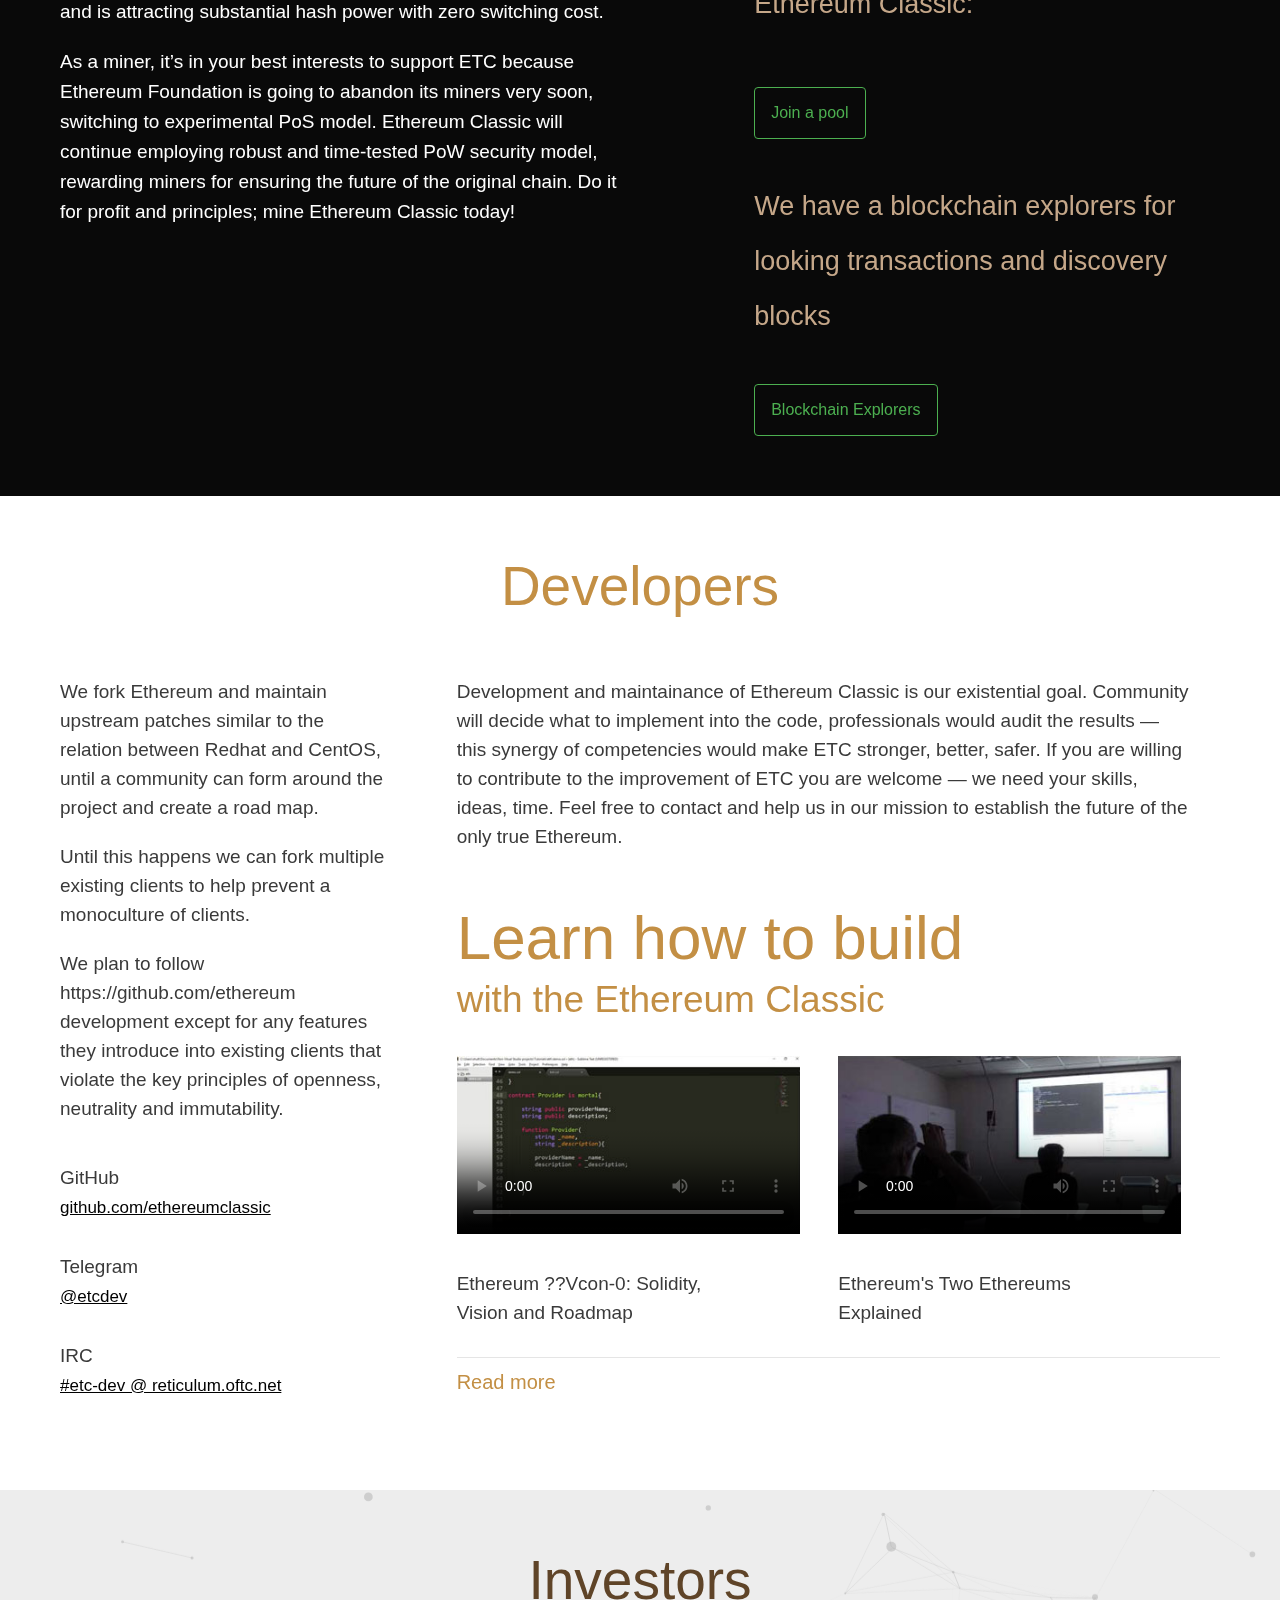
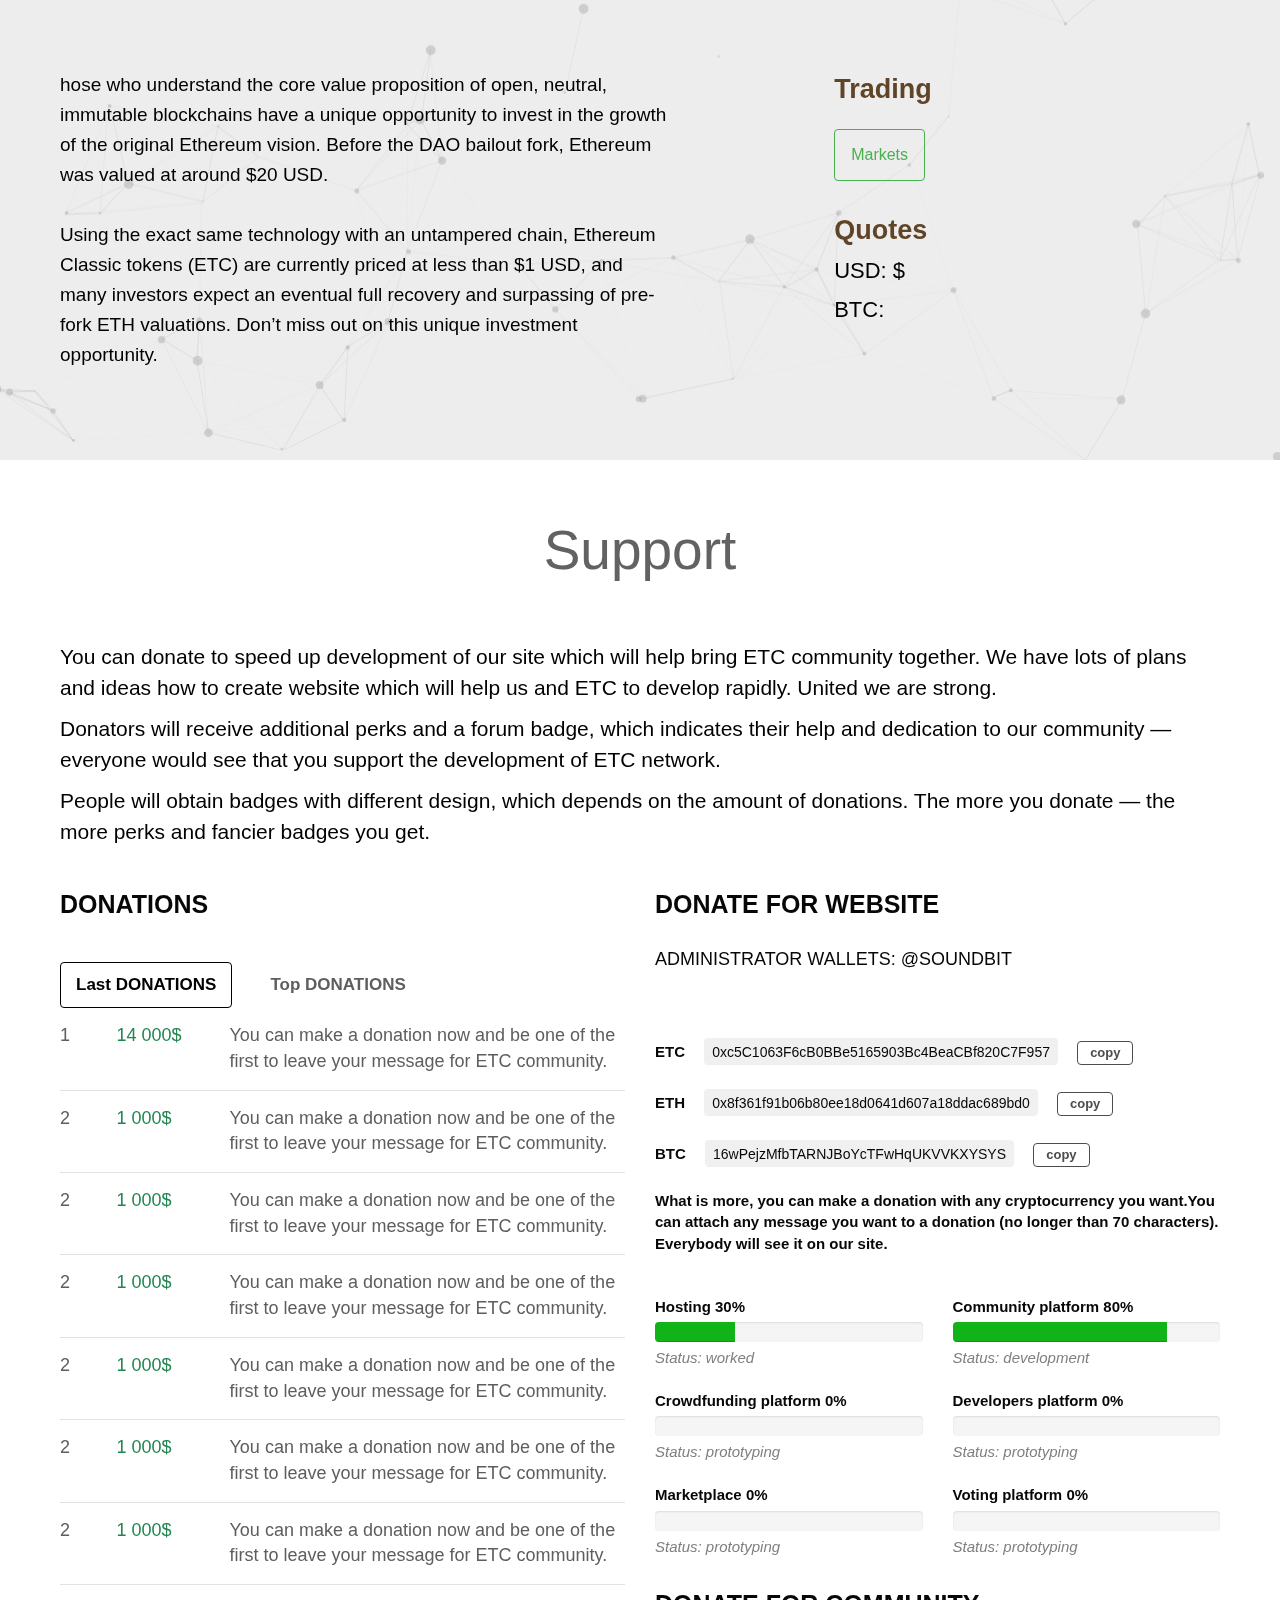
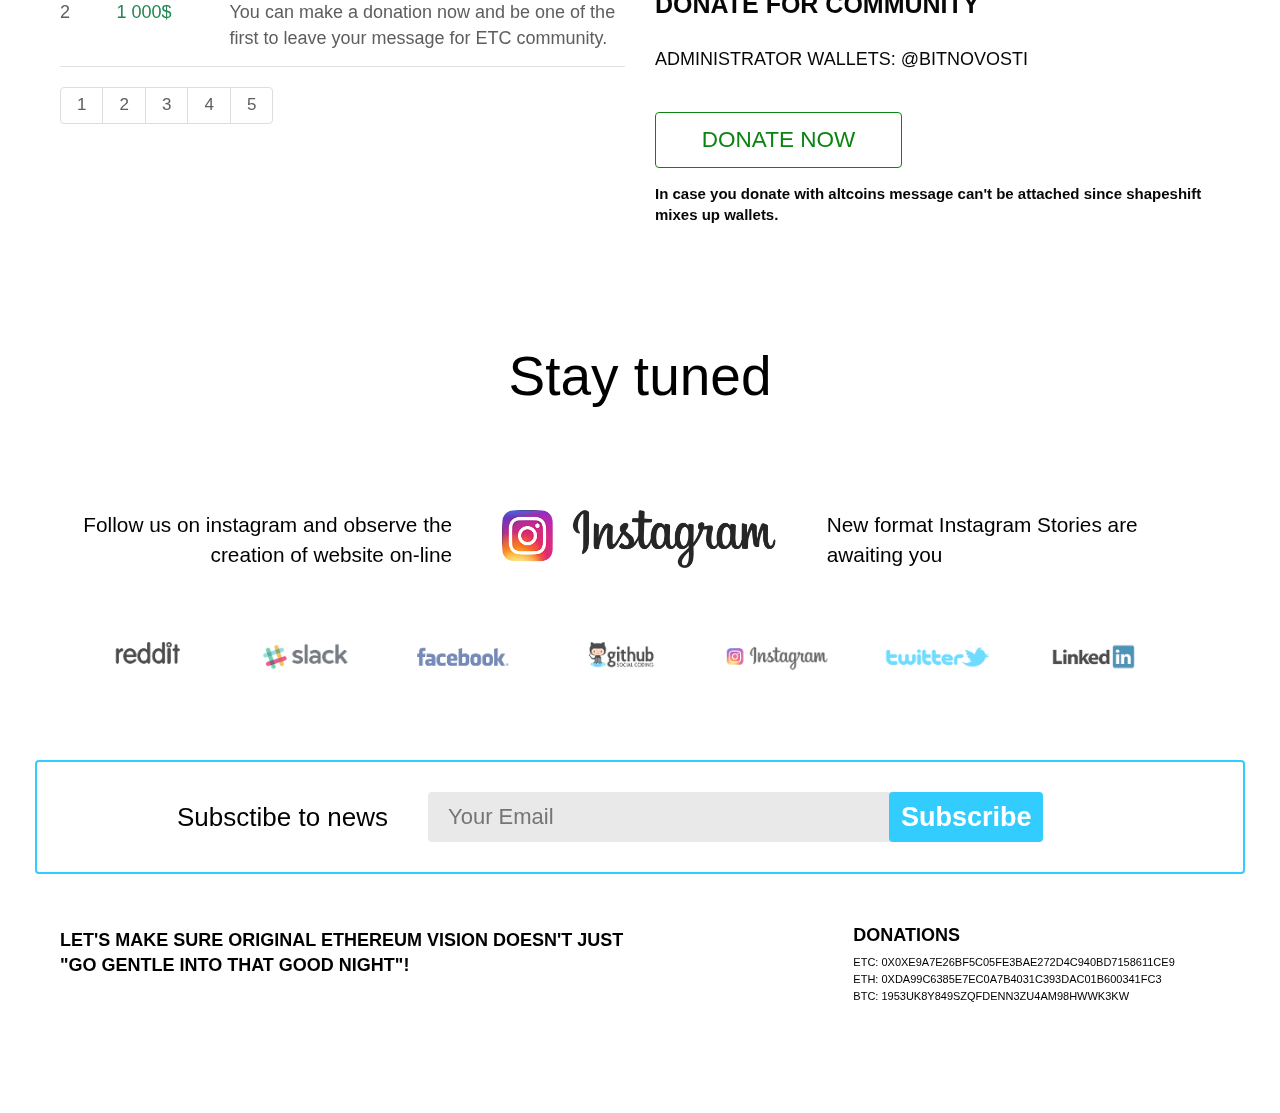
==== commit 778a100d: "фвфыв" ====
--- a/index.html
+++ b/index.html
@@ -1800,8 +1800,7 @@
 
                         <div class="col-lg-5 col-md-4">
                             <div class="traders__right">
-                                <p>We have mining pools
-                                    supporting Ethereum Classic:</p>
+                                <p>Trading</p>
 
 
                                 <div class="dropdown">
@@ -1840,9 +1839,7 @@
             <div class="section__content">
                 <div class="incontainer">
                     <h2>Support</h2>
-                    <p><span>You can buy our awesome t-shirts to speed up development of our site which will help bring
-                        ETC community altogether. We have lots of plans and ideas how to create website which will help
-                        us and ETC to develop rapidly. United we strong.</span></p>
+                    <p><span>You can donate to speed up development of our site which will help bring ETC community together. We have lots of plans and ideas how to create website which will help us and ETC to develop rapidly. United we are strong.</span></p>
                     <div class="row" style='display:none'>
                         <div class="col-md-4 col-sm-6">
                             <div class="support__block">
@@ -1877,13 +1874,10 @@
 
                     <div class="row">
                         <div class="support__description">
-                            <p>Donators and buyers of our t-shirts will receive additional perks and a forum badge,
-                                which indicates their help and dedication to our community — everyone would see
-                                that you support the development of ETC network. </p>
-                            <p><span>People will obtain badges with different design, which depends on the amount of
-                                donations and purchased merchandise. The more you donate — the more perks and fancier badges you get.</span></p>
-                        </div>
-                        <div class="col-md-7">
+                            <p>Donators will receive additional perks and a forum badge, which indicates their help and dedication to our community — everyone would see that you support the development of ETC network. </p>
+                            <p><span>People will obtain badges with different design, which depends on the amount of donations. The more you donate — the more perks and fancier badges you get.</span></p>
+                        </div>
+                        <div class="col-md-6">
                             <div class="support__left">
                                 <h3>DONATIONS</h3>
                                 <div>
@@ -1897,7 +1891,6 @@
                                                 <div class="support__list clearfix">
                                                     <div class="cell-1">1</div>
                                                     <div class="cell-2">
-                                                        Username
                                                         <p class="price">14 000$</p>
                                                     </div>
                                                     <div class="cell-3">You can make a donation now and be one of the first to leave your message for ETC community.</div>
@@ -1906,7 +1899,6 @@
                                                 <div class="support__list clearfix">
                                                     <div class="cell-1">2</div>
                                                     <div class="cell-2">
-                                                        Username
                                                         <p class="price">1 000$</p>
                                                     </div>
                                                     <div class="cell-3">You can make a donation now and be one of the first to leave your message for ETC community.</div>
@@ -1915,7 +1907,6 @@
 <div class="support__list clearfix">
                                                     <div class="cell-1">2</div>
                                                     <div class="cell-2">
-                                                        Username
                                                         <p class="price">1 000$</p>
                                                     </div>
                                                     <div class="cell-3">You can make a donation now and be one of the first to leave your message for ETC community.</div>
@@ -1923,14 +1914,12 @@
 												<div class="support__list clearfix">
                                                     <div class="cell-1">2</div>
                                                     <div class="cell-2">
-                                                        Username
                                                         <p class="price">1 000$</p>
                                                     </div>
                                                     <div class="cell-3">You can make a donation now and be one of the first to leave your message for ETC community.</div>
                                                 </div><div class="support__list clearfix">
                                                     <div class="cell-1">2</div>
                                                     <div class="cell-2">
-                                                        Username
                                                         <p class="price">1 000$</p>
                                                     </div>
                                                     <div class="cell-3">You can make a donation now and be one of the first to leave your message for ETC community.</div>
@@ -1939,7 +1928,6 @@
 												<div class="support__list clearfix">
                                                     <div class="cell-1">2</div>
                                                     <div class="cell-2">
-                                                        Username
                                                         <p class="price">1 000$</p>
                                                     </div>
                                                     <div class="cell-3">You can make a donation now and be one of the first to leave your message for ETC community.</div>
@@ -1948,7 +1936,6 @@
 												<div class="support__list clearfix">
                                                     <div class="cell-1">2</div>
                                                     <div class="cell-2">
-                                                        Username
                                                         <p class="price">1 000$</p>
                                                     </div>
                                                     <div class="cell-3">You can make a donation now and be one of the first to leave your message for ETC community.</div>
@@ -1957,7 +1944,6 @@
 												<div class="support__list clearfix">
                                                     <div class="cell-1">2</div>
                                                     <div class="cell-2">
-                                                        Username
                                                         <p class="price">1 000$</p>
                                                     </div>
                                                     <div class="cell-3">You can make a donation now and be one of the first to leave your message for ETC community.</div>
@@ -1970,7 +1956,6 @@
                                                 <div class="support__list clearfix">
                                                     <div class="cell-1">1</div>
                                                     <div class="cell-2">
-                                                        Username
                                                         <p class="price">200 000$</p>
                                                     </div>
                                                     <div class="cell-3">You can make a donation now and be one of the first to leave your message for ETC community.</div>
@@ -1979,7 +1964,6 @@
                                                 <div class="support__list clearfix">
                                                     <div class="cell-1">2</div>
                                                     <div class="cell-2">
-                                                        Username
                                                         <p class="price">1 000 000$</p>
                                                     </div>
                                                     <div class="cell-3">You can make a donation now and be one of the first to leave your message for ETC community.</div>
@@ -1988,7 +1972,6 @@
                                                 <div class="support__list clearfix">
                                                     <div class="cell-1">2</div>
                                                     <div class="cell-2">
-                                                        Username
                                                         <p class="price">1 000 000$</p>
                                                     </div>
                                                     <div class="cell-3">You can make a donation now and be one of the first to leave your message for ETC community.</div>
@@ -2007,10 +1990,10 @@
                             </div>
                         </div>
 
-                        <div class="col-md-5">
+                        <div class="col-md-6">
                             <div class="support__right">
 								
-                                <h3>DONATE FOR WEBSITE</h3>
+                                <h3>DONATE FOR WEBSITE <br><p style="font-weight: 400; font-size: 18px; text-transform: uppercase;">administrator wallets: <a href="http://community.ethereumclassic.com/profile/soundbit">@soundbit</a></p></h3>
                                 <p>ETC <span>0xc5C1063F6cB0BBe5165903Bc4BeaCBf820C7F957</span> <button data-clipboard-text="0xc5C1063F6cB0BBe5165903Bc4BeaCBf820C7F957" style='height:24px;padding-top:2px' type="button" class="btn get-goods">copy</button></p>
                                 <p>ETH <span>0x8f361f91b06b80ee18d0641d607a18ddac689bd0</span> <button data-clipboard-text="0x8f361f91b06b80ee18d0641d607a18ddac689bd0" style='height:24px;padding-top:2px' type="button" class="btn get-goods">copy</button></p>
                                 <p>BTC <span>16wPejzMfbTARNJBoYcTFwHqUKVVKXYSYS</span> <button data-clipboard-text="16wPejzMfbTARNJBoYcTFwHqUKVVKXYSYS" style='height:24px;padding-top:2px' type="button" class="btn get-goods">copy</button></p>
@@ -2095,8 +2078,8 @@
 								<Br>
 								</div>
 																</div>
-								<h3 style='margin-bottom:10px'>DONATE FOR COMMUNITY </h3>
-								<input type=button class='btn navbar-btn login-btn' style='float:none;font-size:1.5em' onclick="location.href='/donate.html'" value="DONATE NOW"> <Br> 
+								<h3 style='margin-bottom:10px'>DONATE FOR COMMUNITY <br><p style="font-weight: 400; font-size: 18px; text-transform: uppercase;">administrator wallets: <a href="http://community.ethereumclassic.com/profile/bitnovosti">@bitnovosti</a></p></h3>
+								<input type=button class='btn navbar-btn login-btn' style='float:none;font-size:1.5em' onclick="location.href='https://shapeshift.io/shifty.html?destination=0xe9a7e26bf5c05fe3bae272d4c940bd7158611ce9&output=ETC&apiKey=eb11abbe6b66e04335305a6bb5a7e614b30e3251380445653f811b068f500bea74edaade30bcf23b99bac4bcfb9e9a4fa0c0d11ba98f024769e7607afcac038f'" value="DONATE NOW"> <Br> 
 									In case you donate with altcoins message can't be attached since shapeshift mixes up wallets.
 							
 								
@@ -2353,27 +2336,38 @@
 
 <script type="text/javascript">
 
-    
-    $(document).ready(function() {
-
-        $("#rec9568827").find(".t279__featured").css({'height':($("#rec9568827").find(".t279__col").height()+'px')});
-    });
-    
-    $(window).load(function() {
-        t279.equalheight('9568827');
-    });
-    
-    
-    $(window).resize(function(){
-        t279.equalheight('9568827');
-        $("#rec9568827").find(".t279__featured").css({'height':($("#rec9568827").find(".t279__col").height()+'px')});
-    });
-  
-    $('.t279').bind('displayChanged',function(){
-      t279.equalheight('9568827');
-      $("#rec9568827").find(".t279__featured").css({'height':($("#rec9568827").find(".t279__col").height()+'px')});
-    });
-
+ $(document).ready(function(){
+    var hght = 0;
+    for(var i = 0; i < $('.t279').length; i++) {
+        hght = 0;
+        for( var l = 0; l < $('.t279').eq(i).children().children().length; l ++) {
+            if(hght < $('.t279').eq(i).children().children().eq(l).innerHeight()) { hght = $('.t279').eq(i).children().children().eq(l).innerHeight(); }
+         }
+         for( var l = 0; l < $('.t279').eq(i).children().children().length; l ++) {
+            $('.t279').eq(i).children().children().eq(l).find('.t279__textwrapper').innerHeight(
+                hght - $('.t279').eq(i).children().children().eq(l).find('.t279__img-wrapper').innerHeight()
+            );
+         }
+    }
+
+ });
+
+ $(window).resize(function(){
+
+var hght = 0;
+    for(var i = 0; i < $('.t279').length; i++) {
+        hght = 0;
+        for( var l = 0; l < $('.t279').eq(i).children().children().length; l ++) {
+            $('.t279').eq(i).children().children().eq(l).find('.t279__textwrapper').css('height','auto');
+            if(hght < $('.t279').eq(i).children().children().eq(l).innerHeight()) { hght = $('.t279').eq(i).children().children().eq(l).innerHeight(); }
+         }
+         for( var l = 0; l < $('.t279').eq(i).children().children().length; l ++) {
+            $('.t279').eq(i).children().children().eq(l).find('.t279__textwrapper').innerHeight(
+                hght - $('.t279').eq(i).children().children().eq(l).find('.t279__img-wrapper').innerHeight()
+            );
+         }
+    }
+ });
 </script>
 	
 	<!— Facebook Pixel Code . Ask @soundbit about this —>
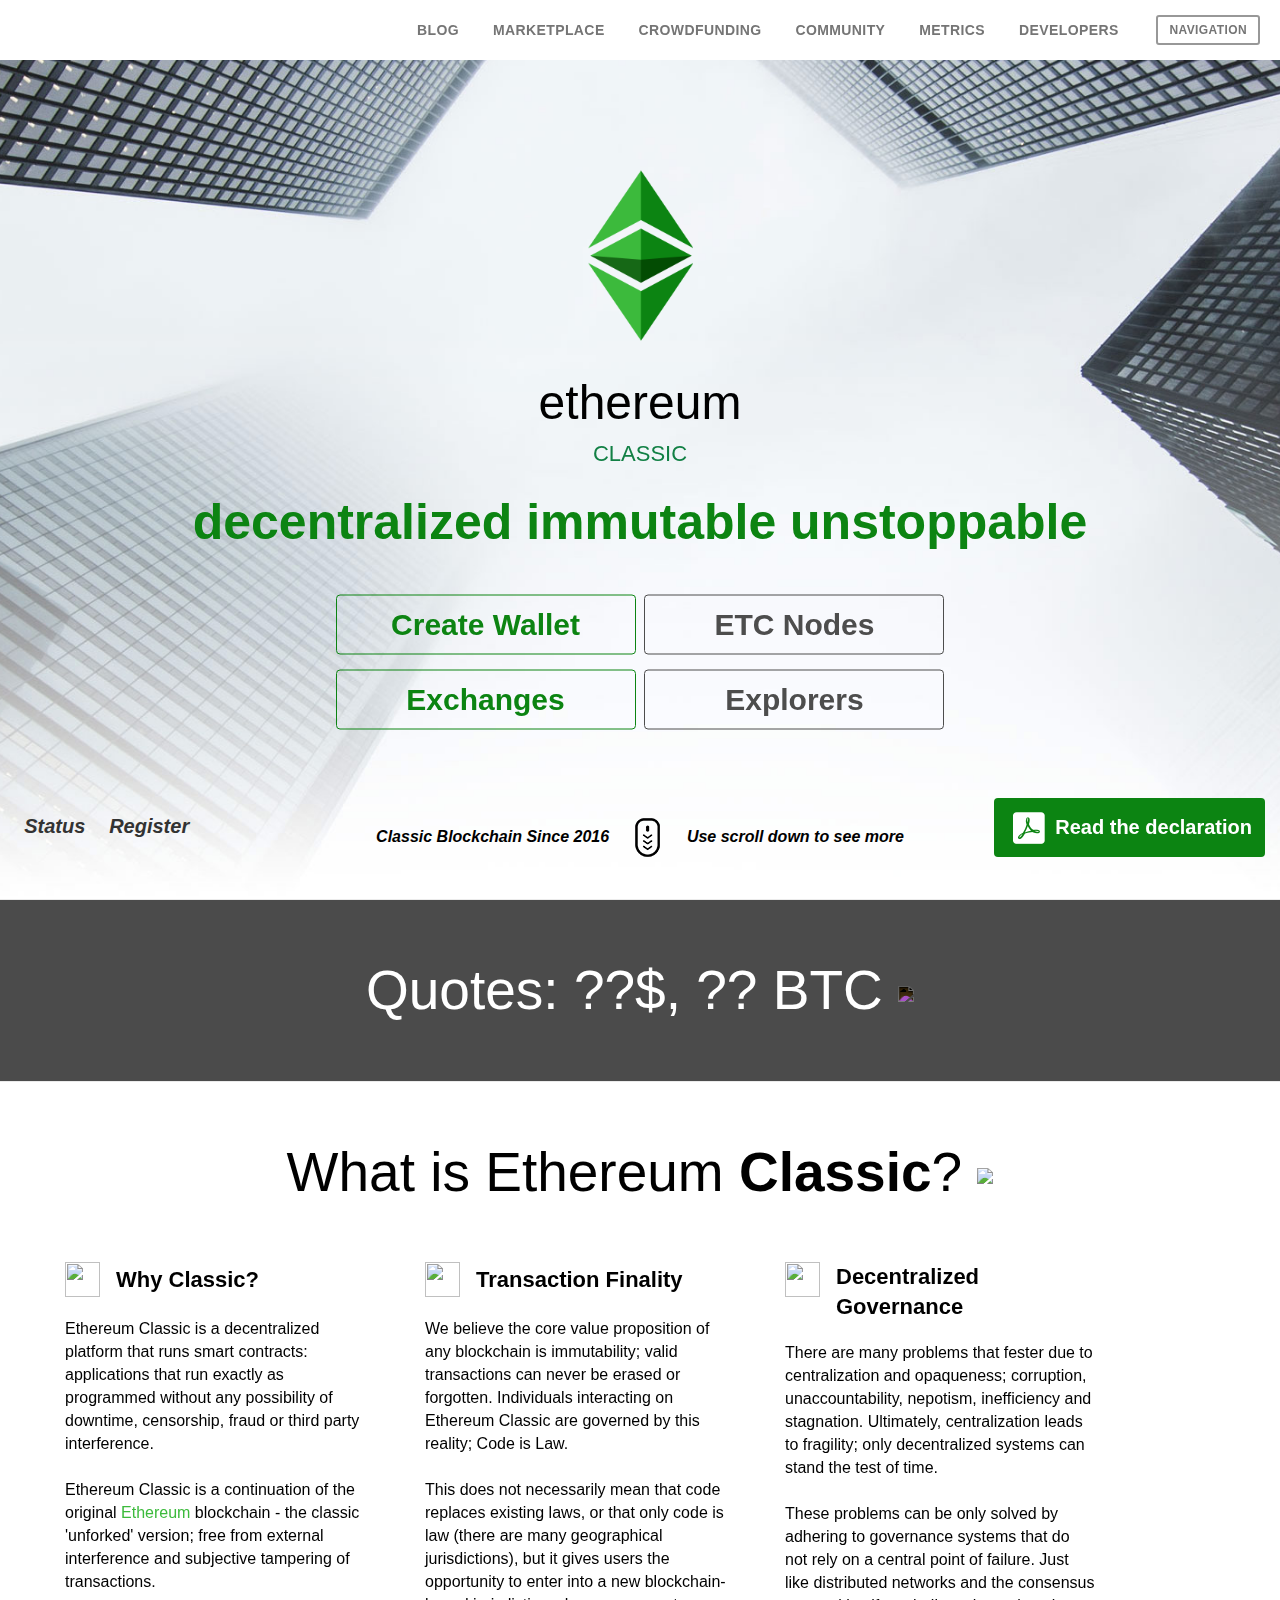
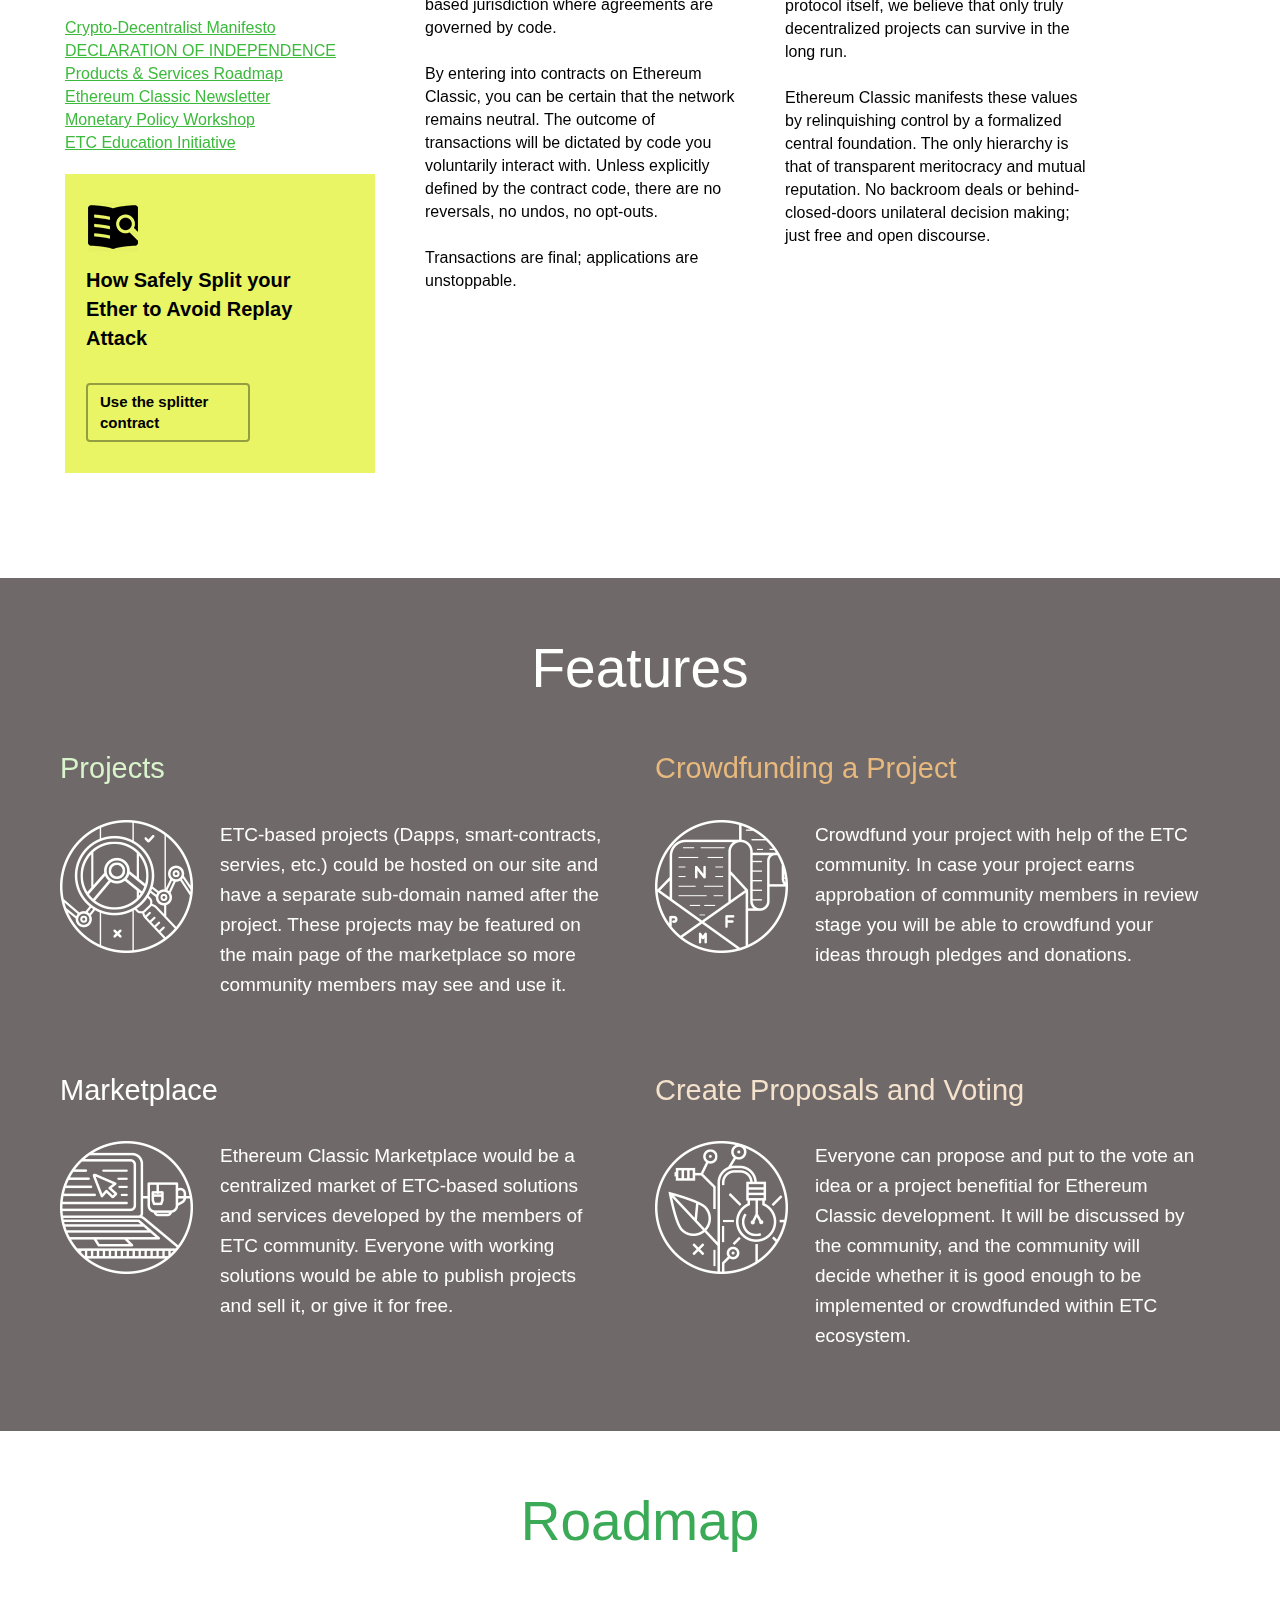
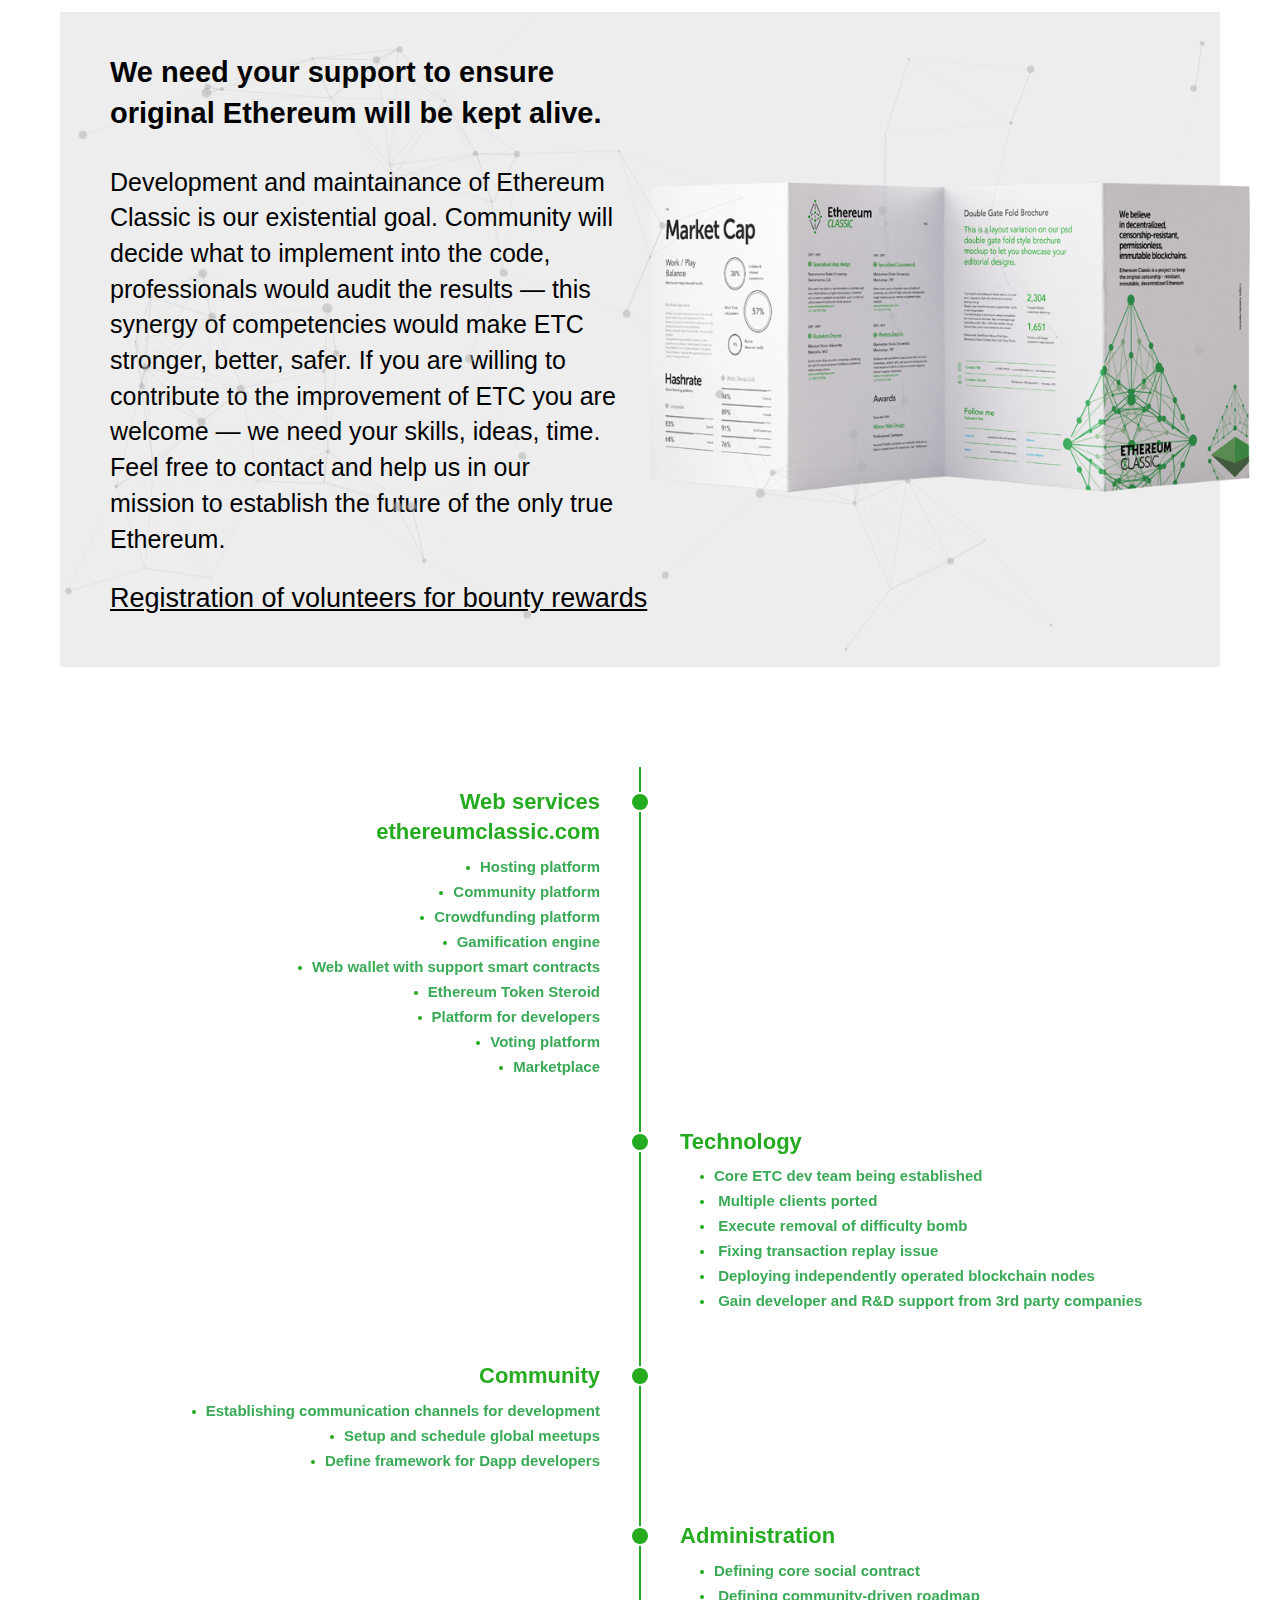
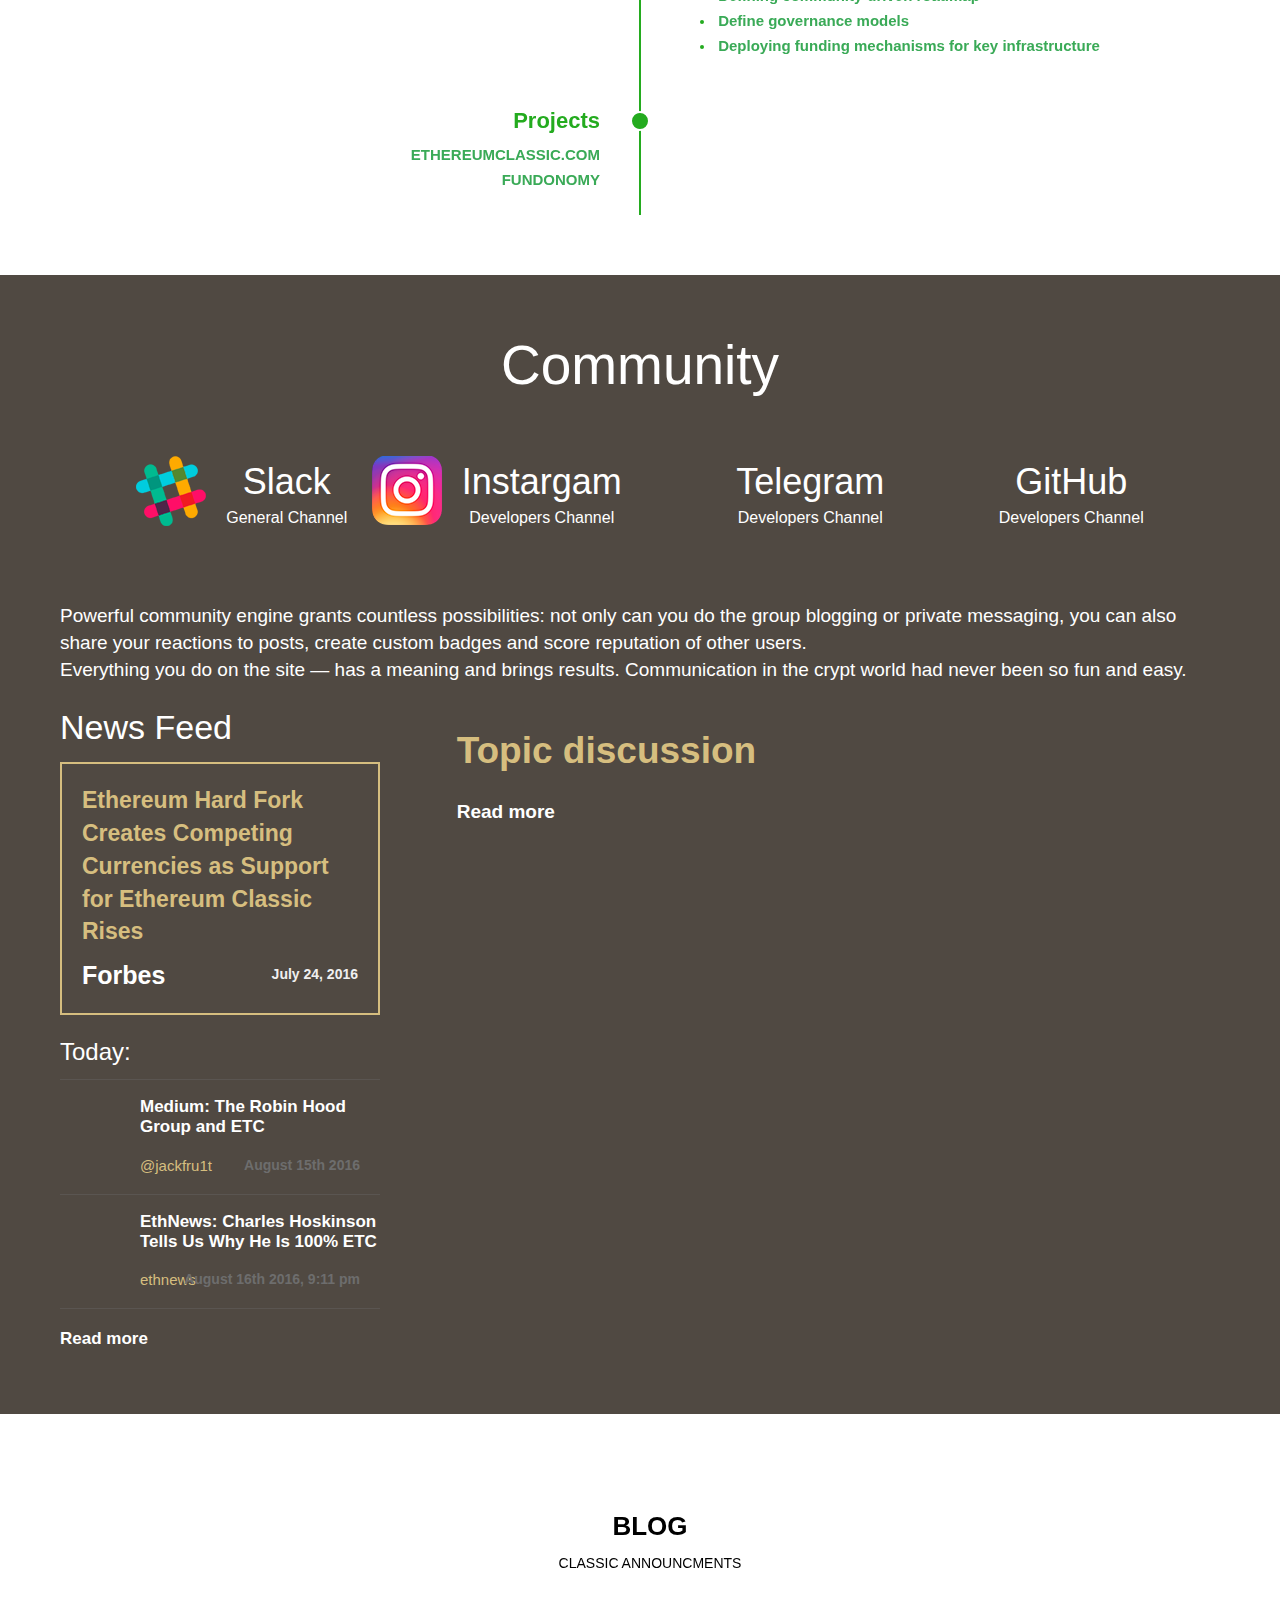
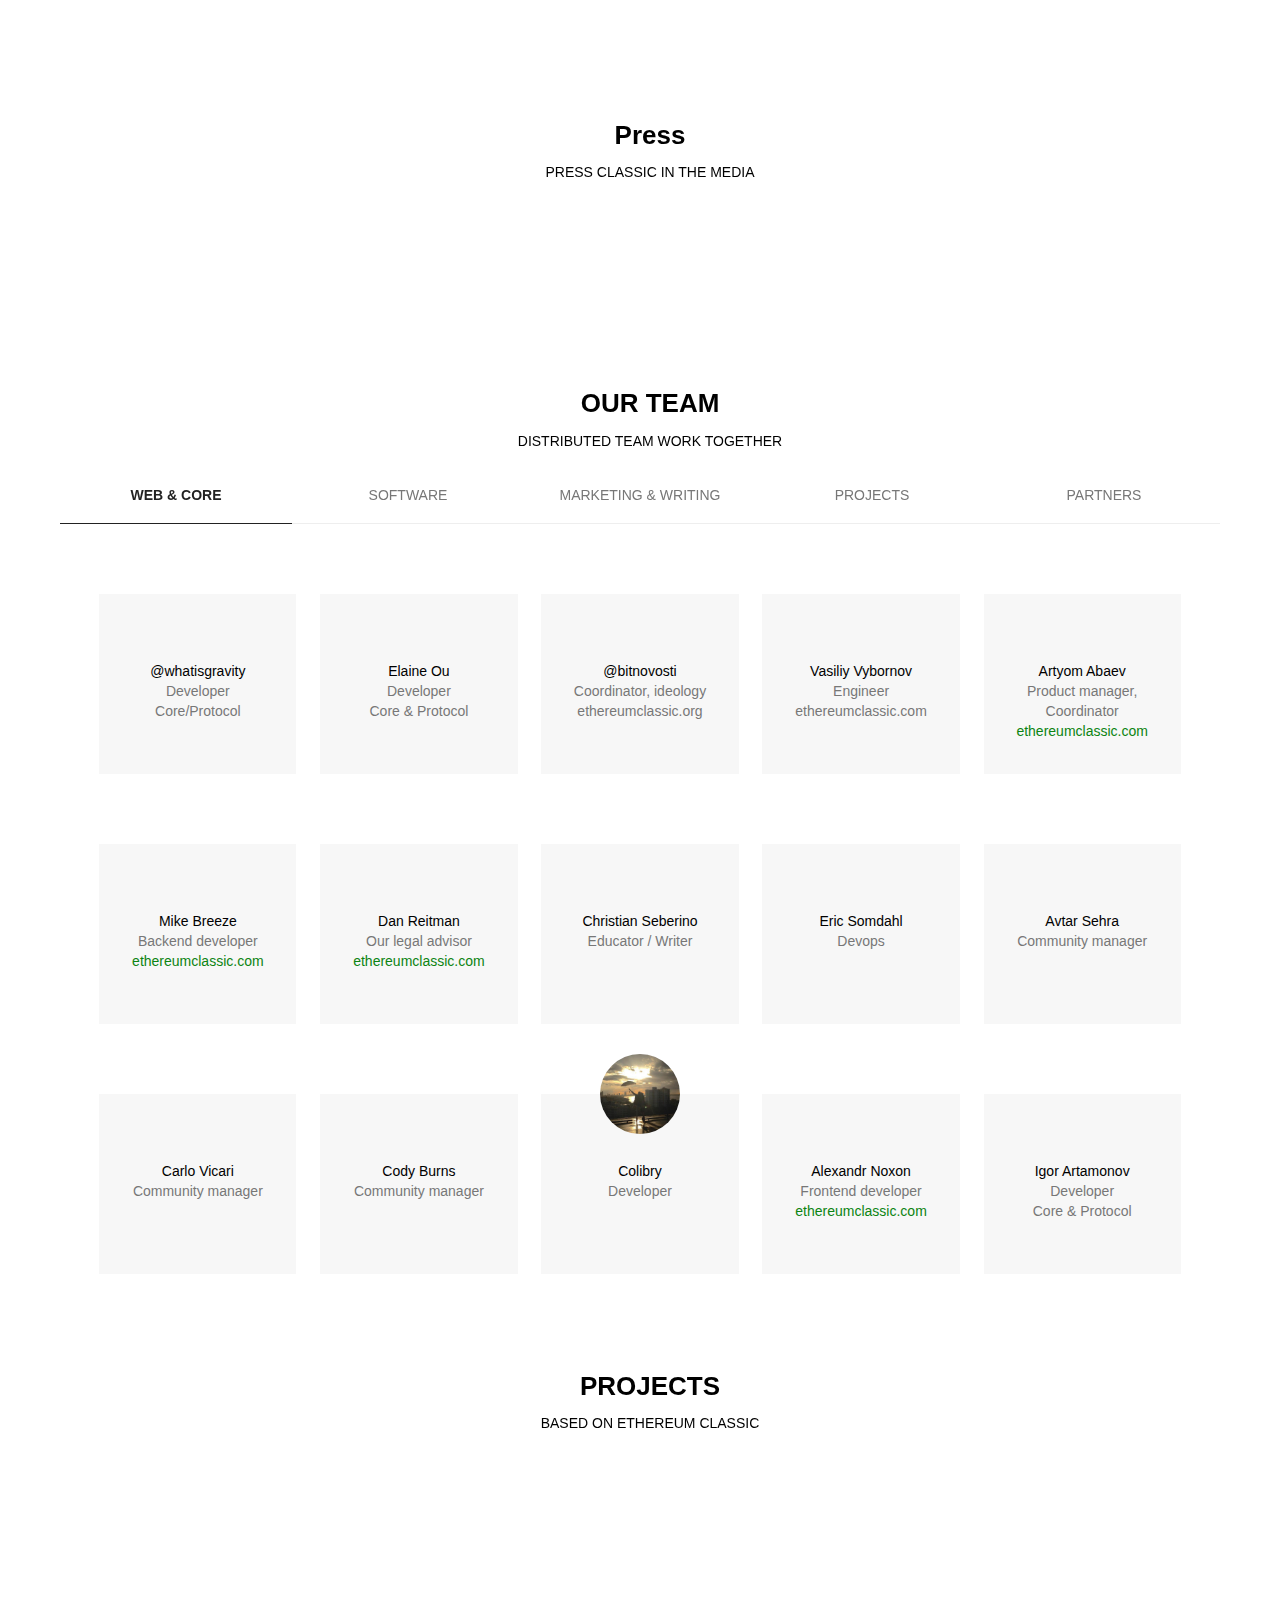
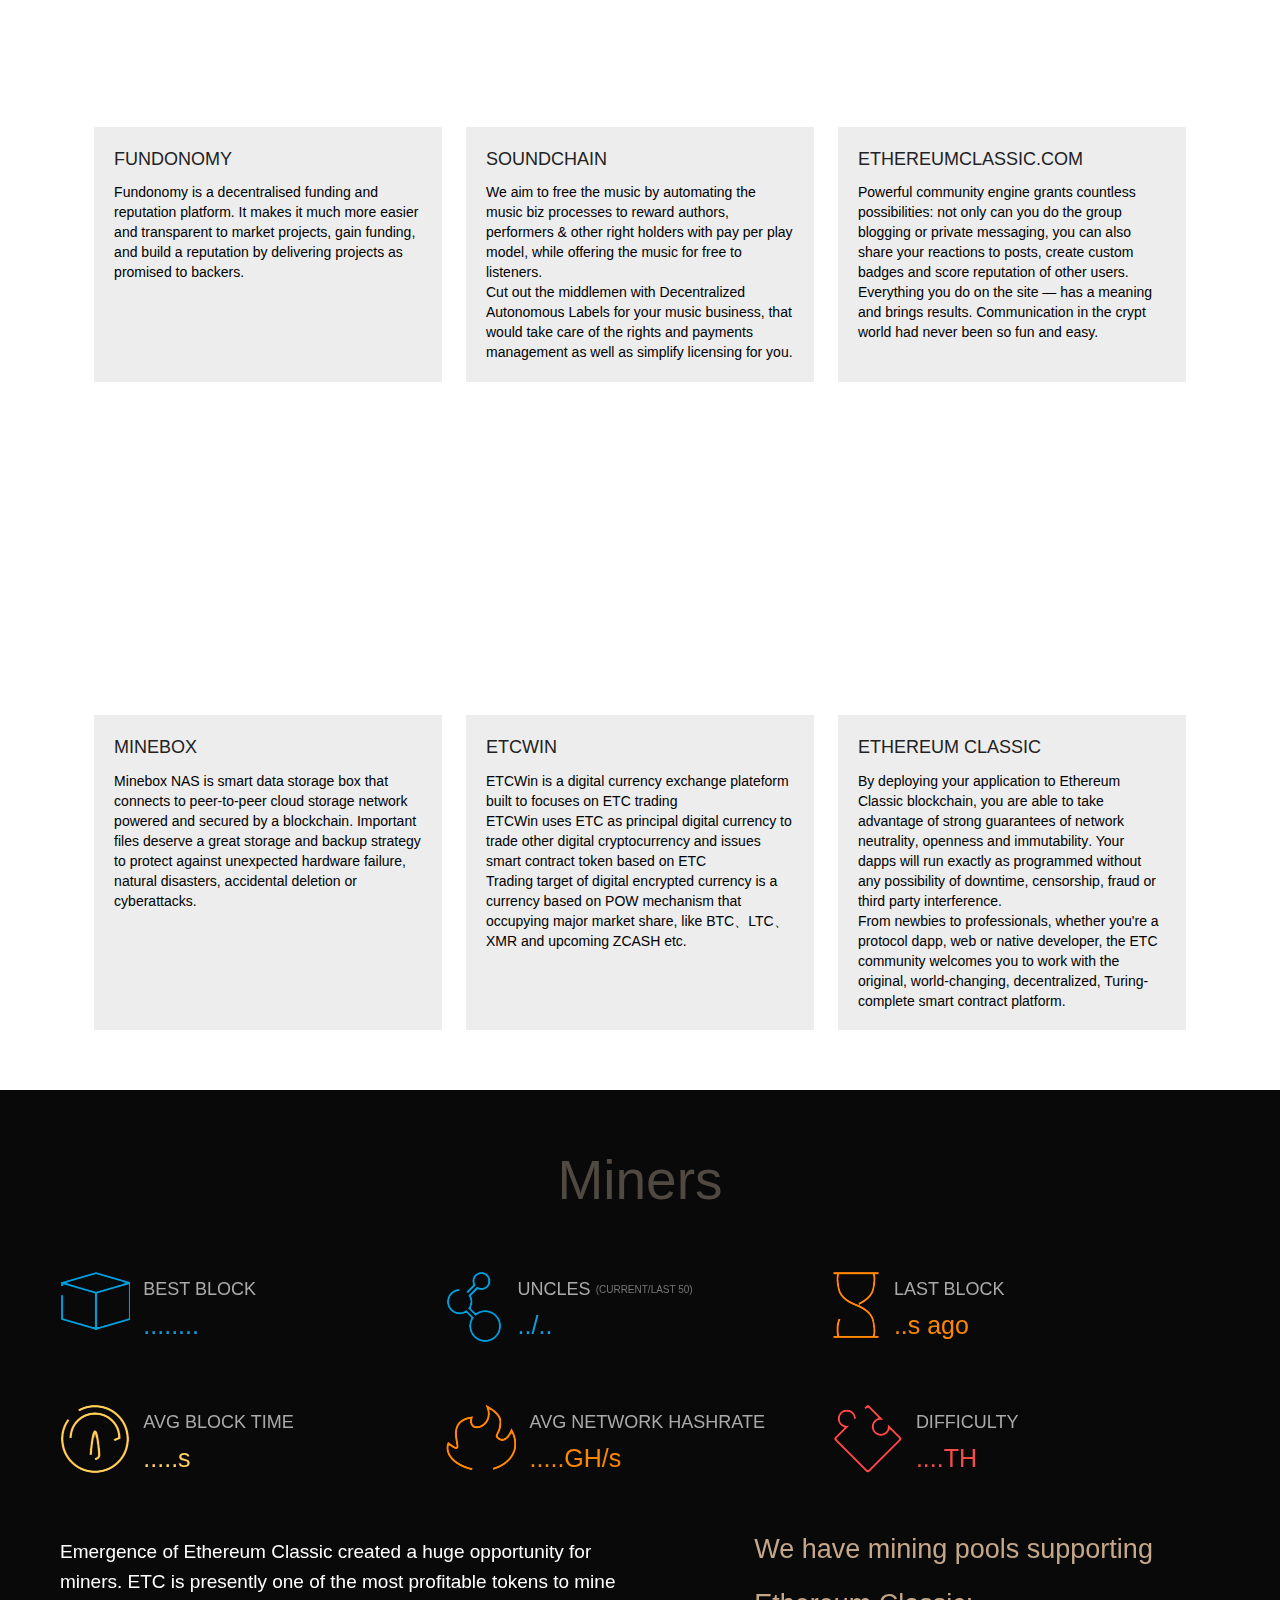
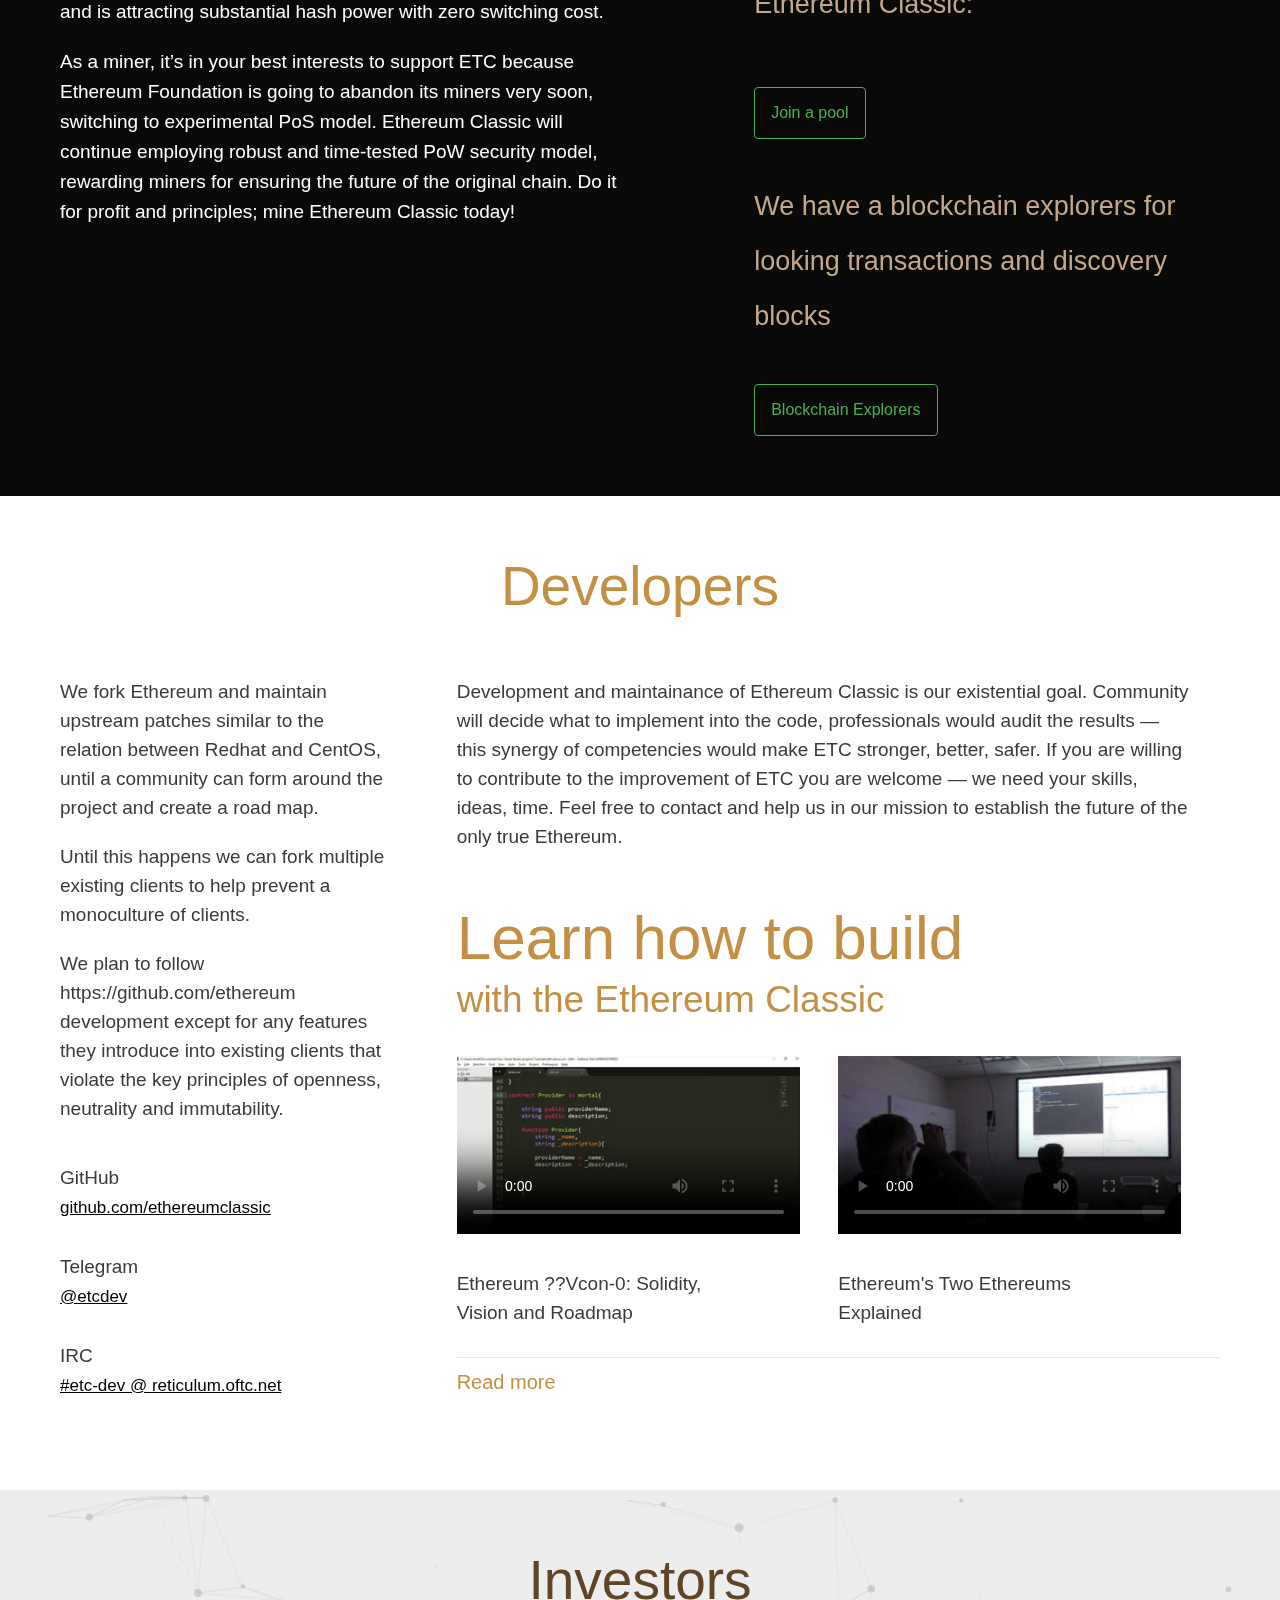
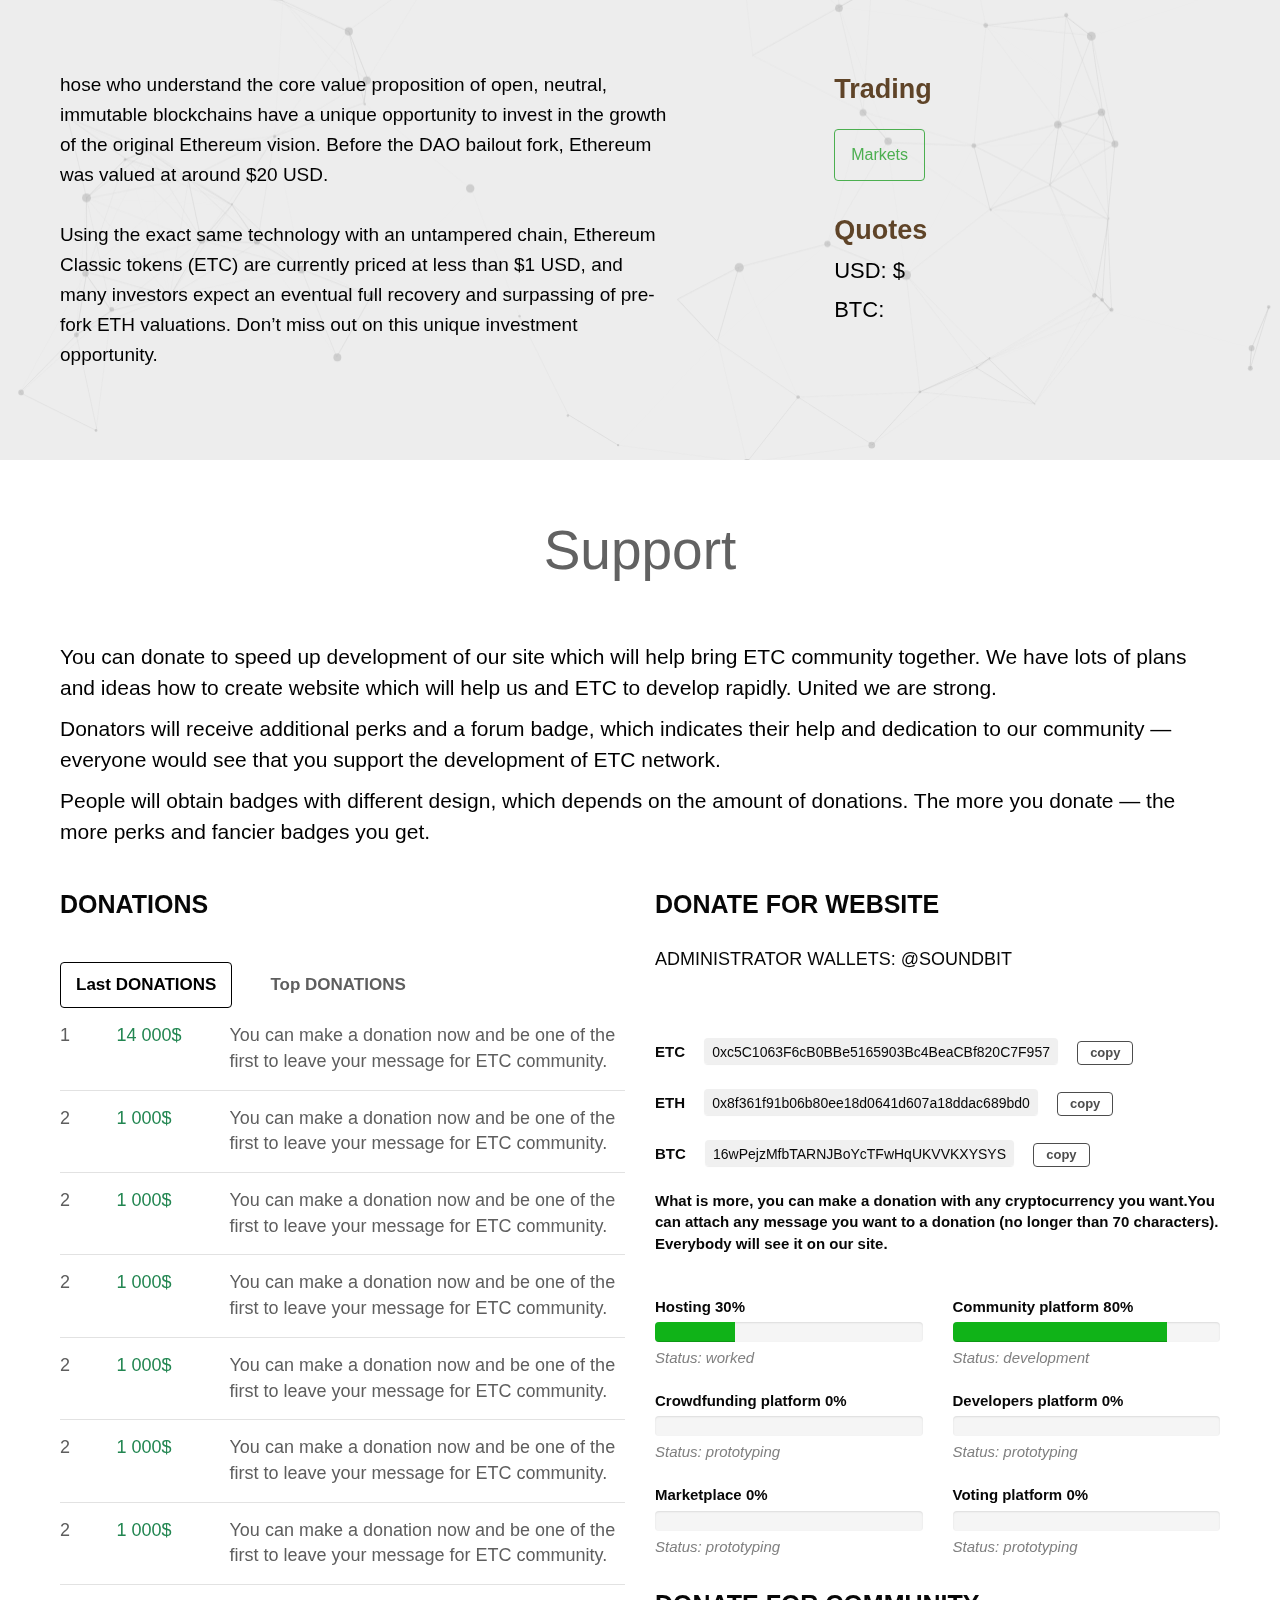
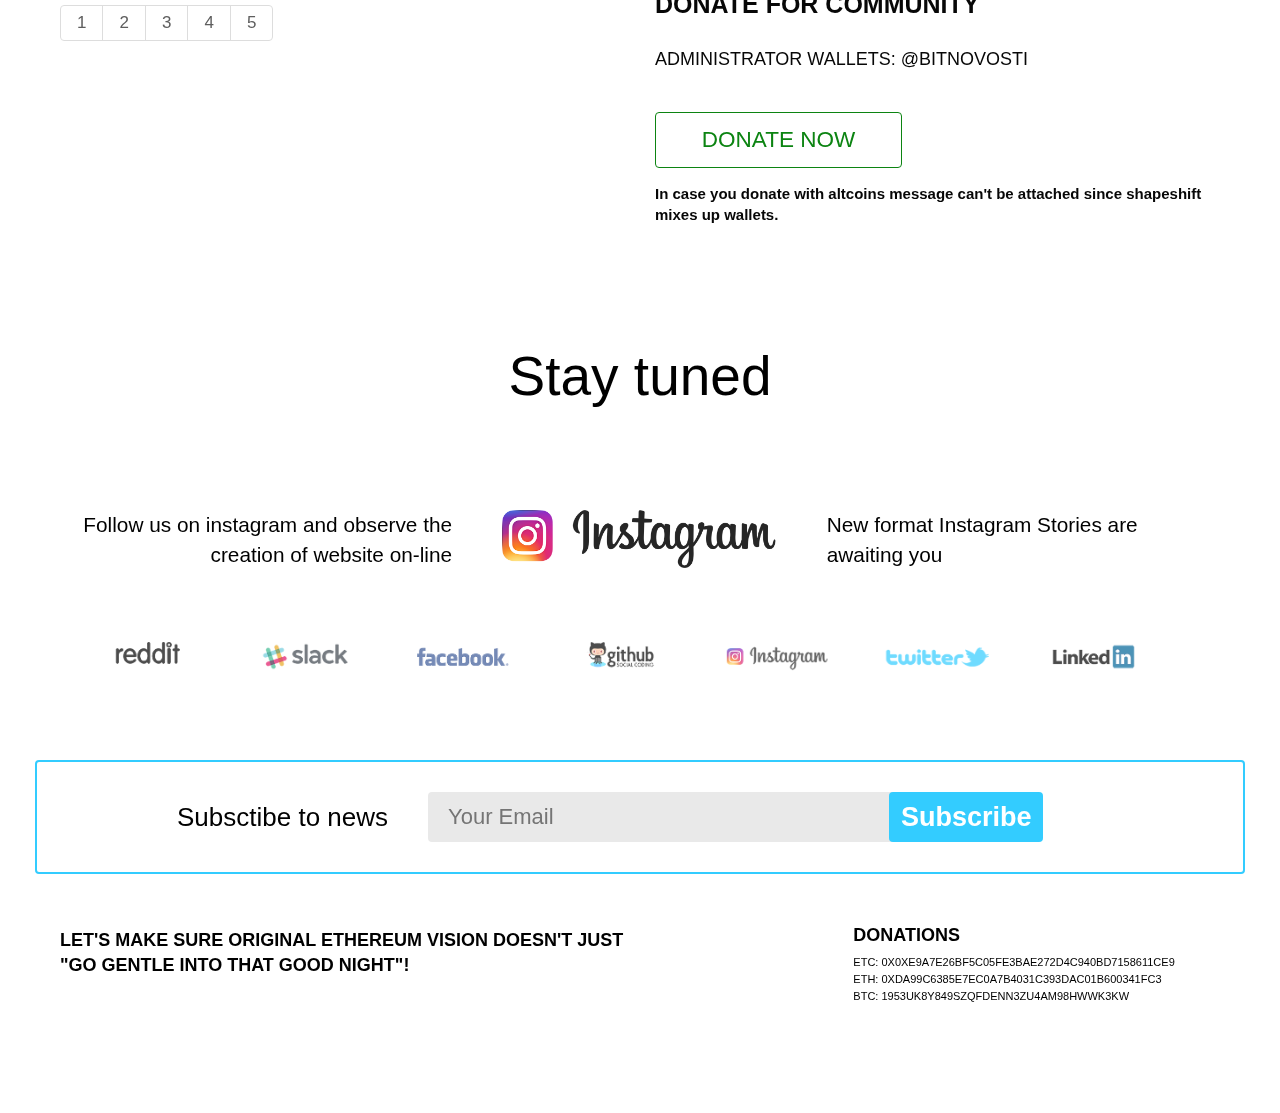
==== commit 38ca1acd: "фыв" ====
--- a/index.html
+++ b/index.html
@@ -1941,13 +1941,7 @@
                                                     <div class="cell-3">You can make a donation now and be one of the first to leave your message for ETC community.</div>
                                                 </div>
 												
-												<div class="support__list clearfix">
-                                                    <div class="cell-1">2</div>
-                                                    <div class="cell-2">
-                                                        <p class="price">1 000$</p>
-                                                    </div>
-                                                    <div class="cell-3">You can make a donation now and be one of the first to leave your message for ETC community.</div>
-                                                </div>
+		
 												
                                             </div>
                                         </div>
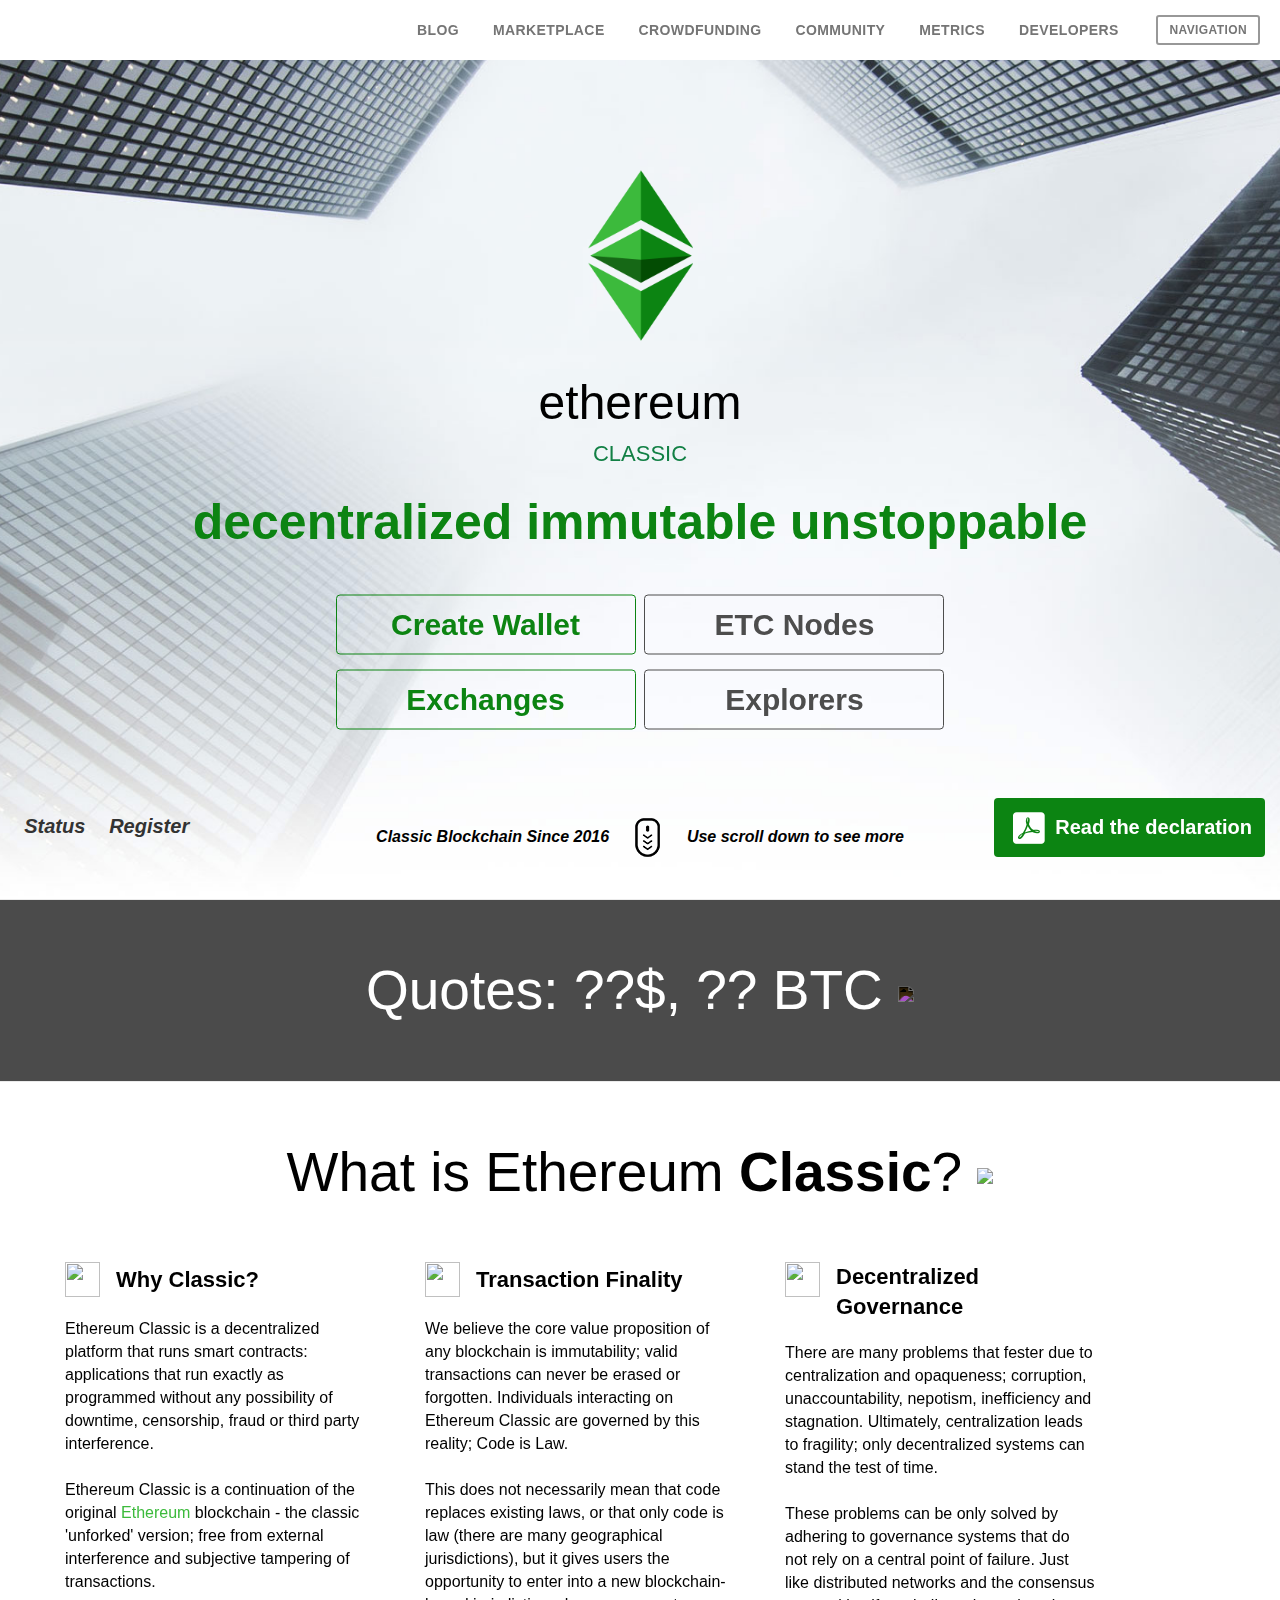
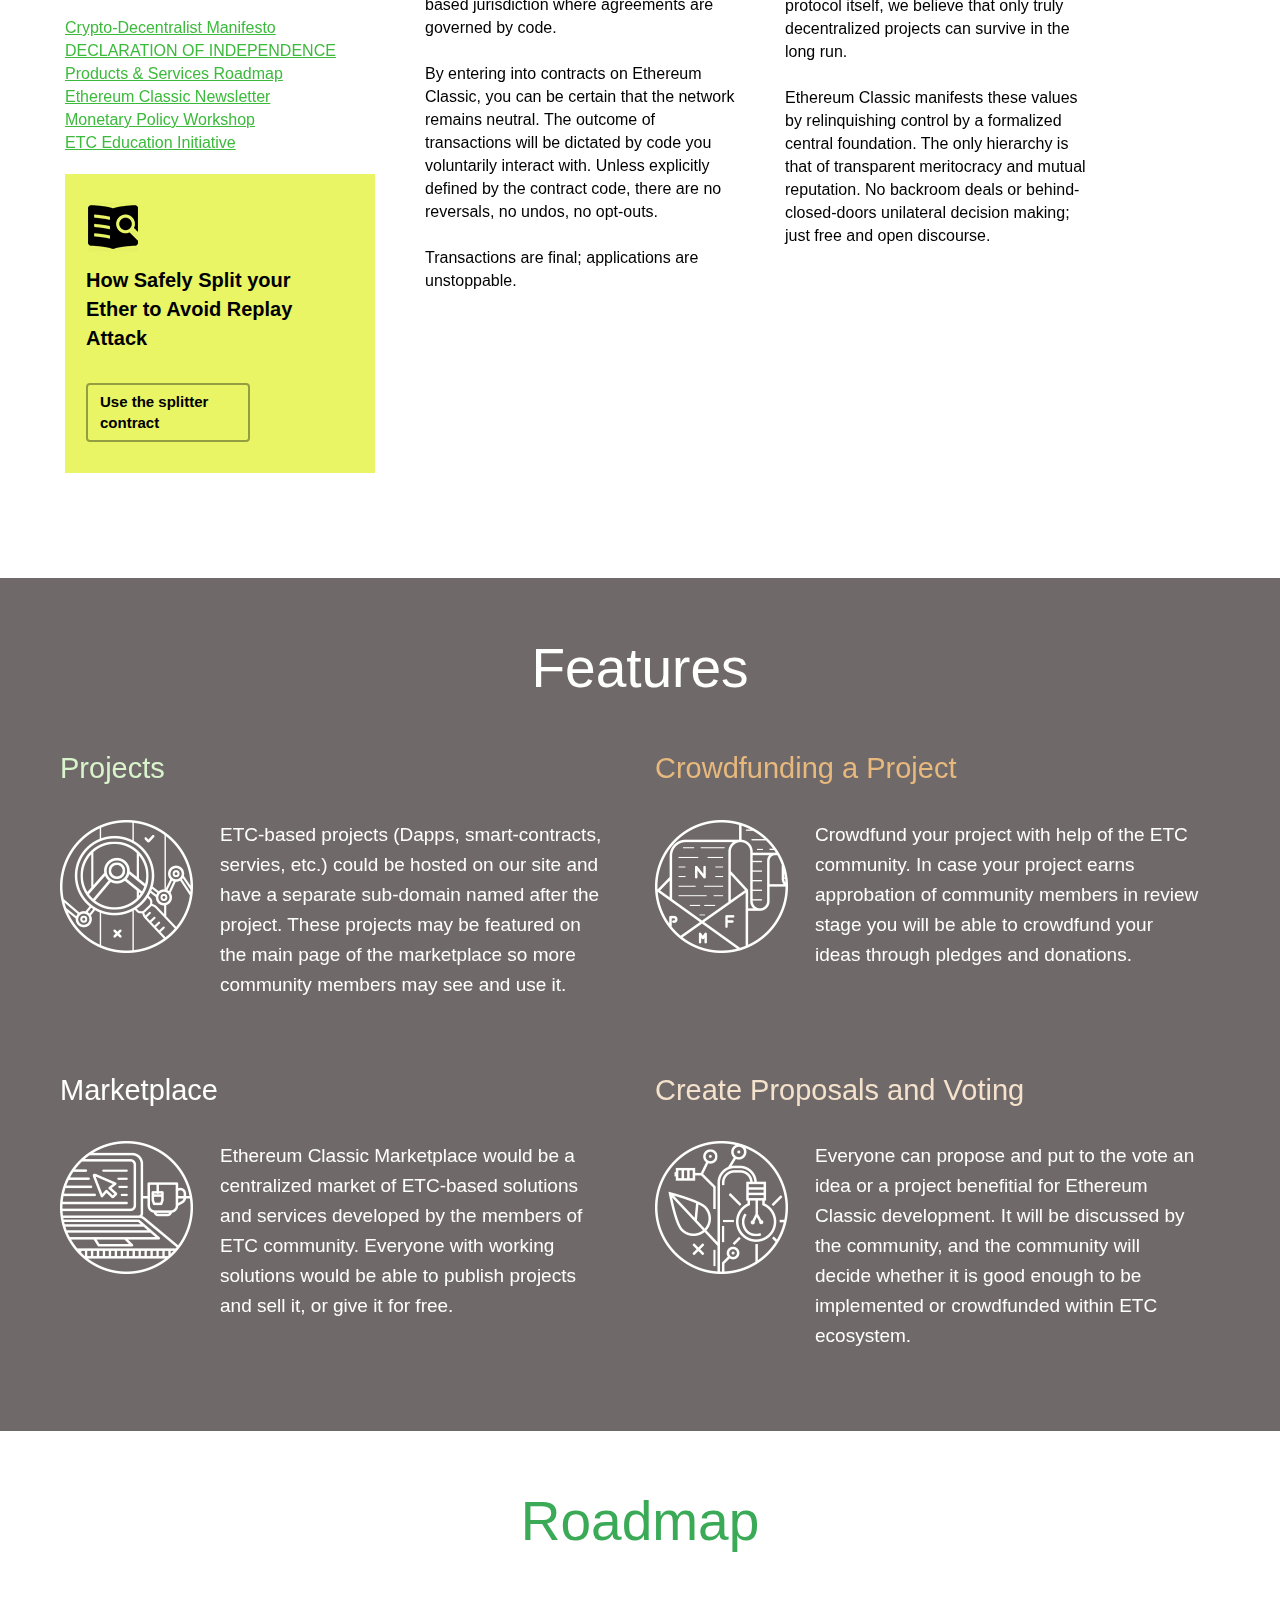
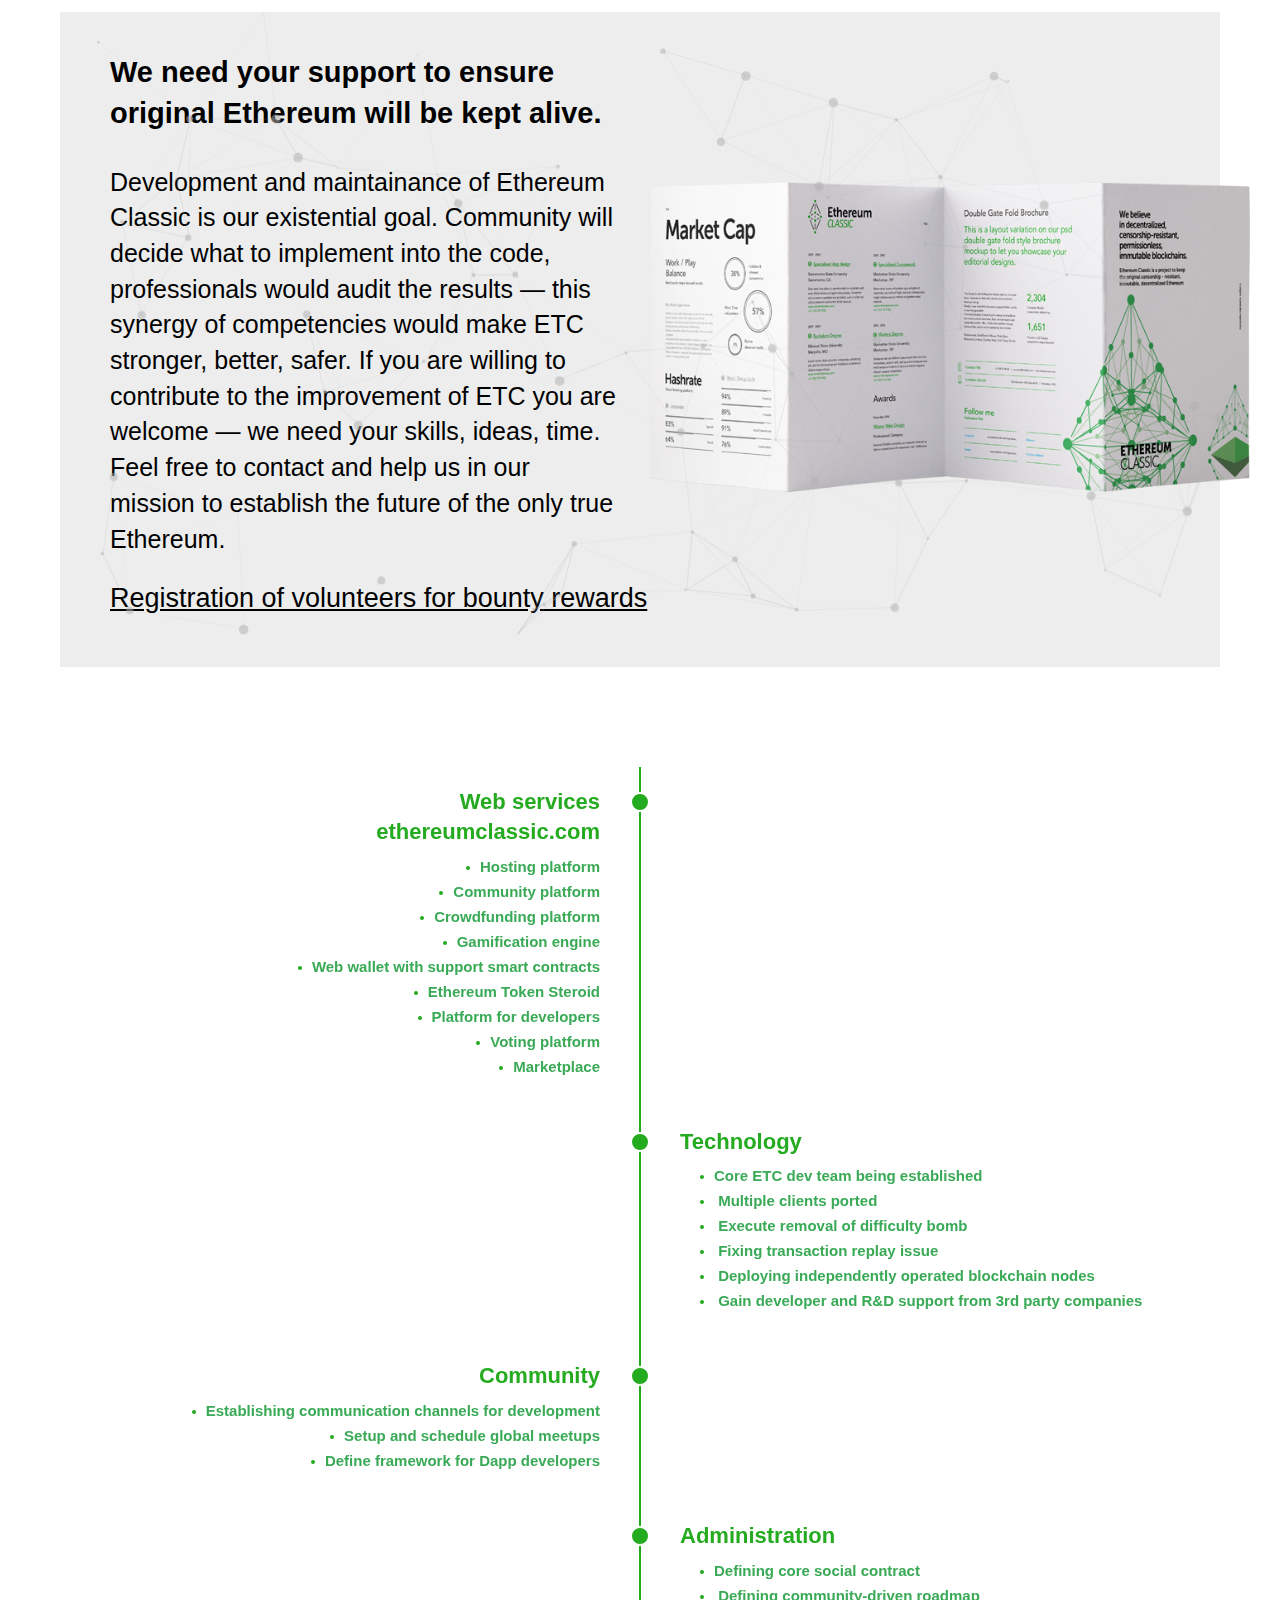
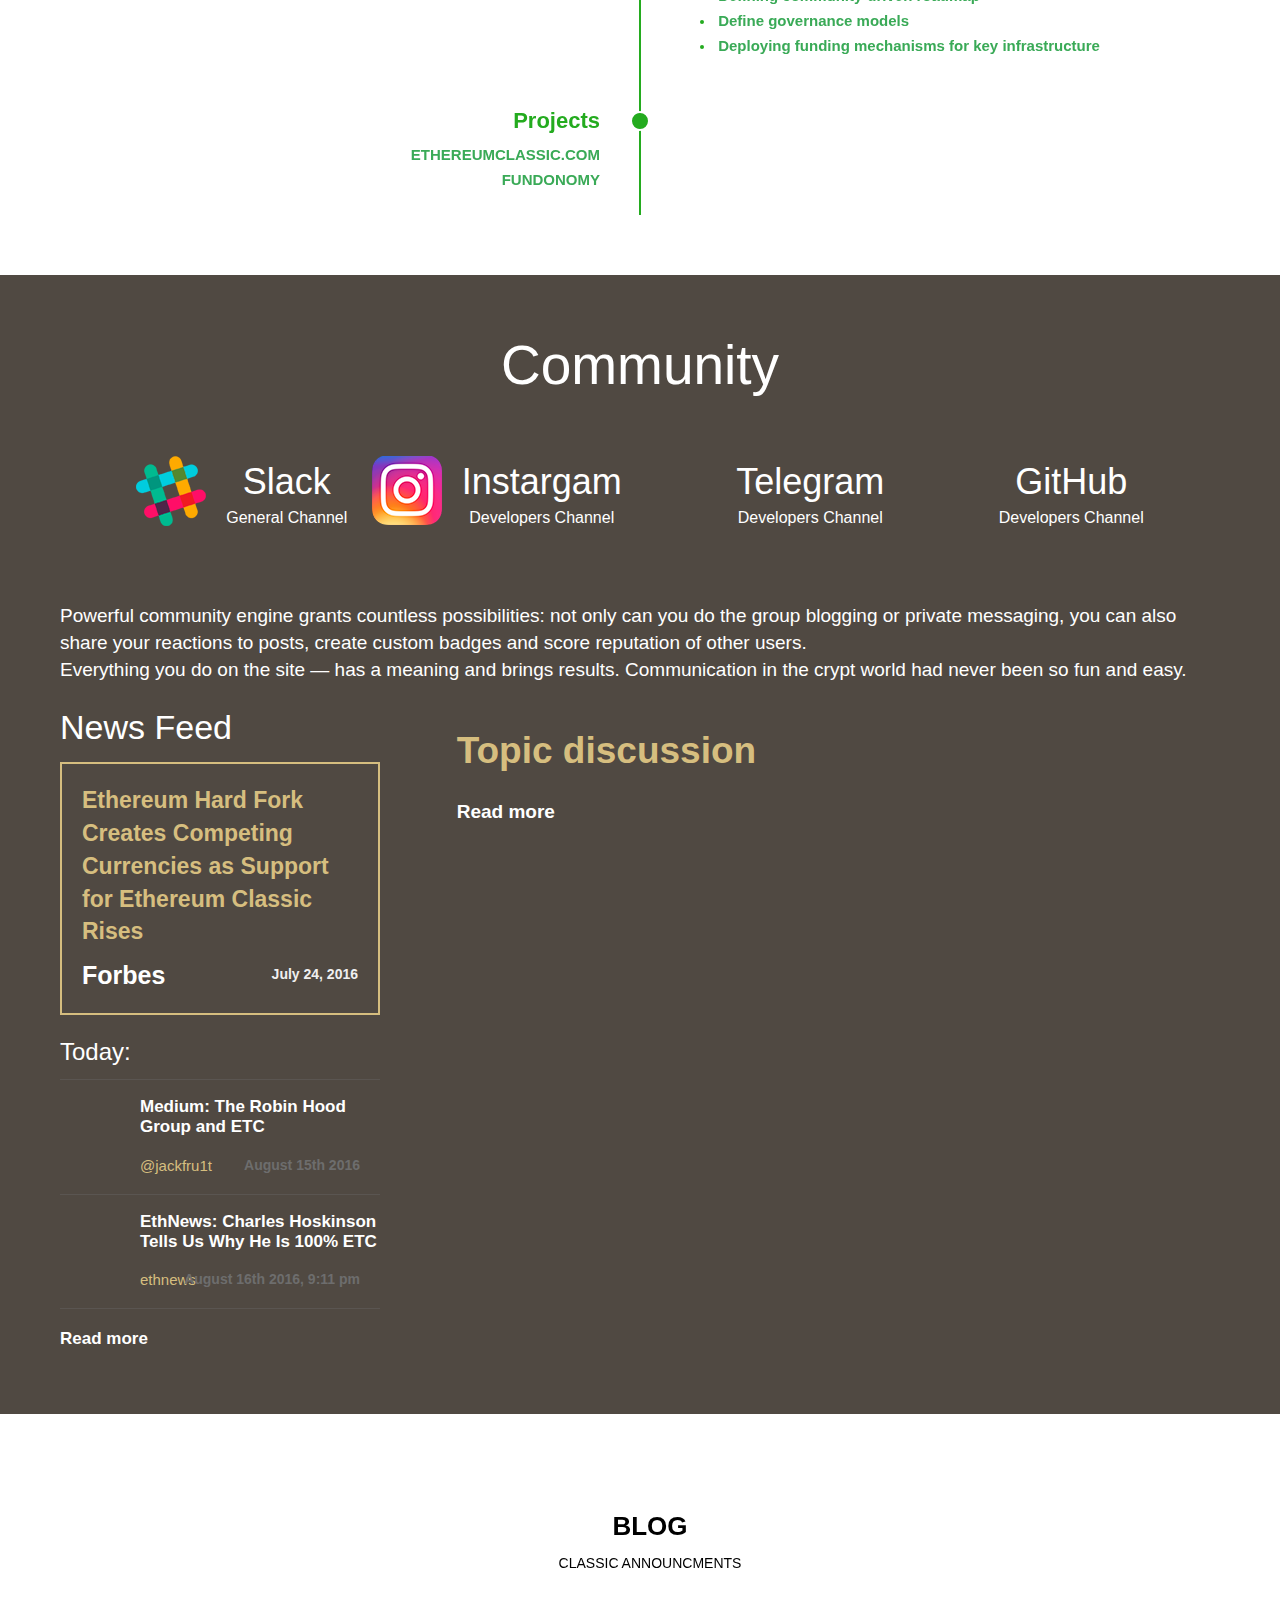
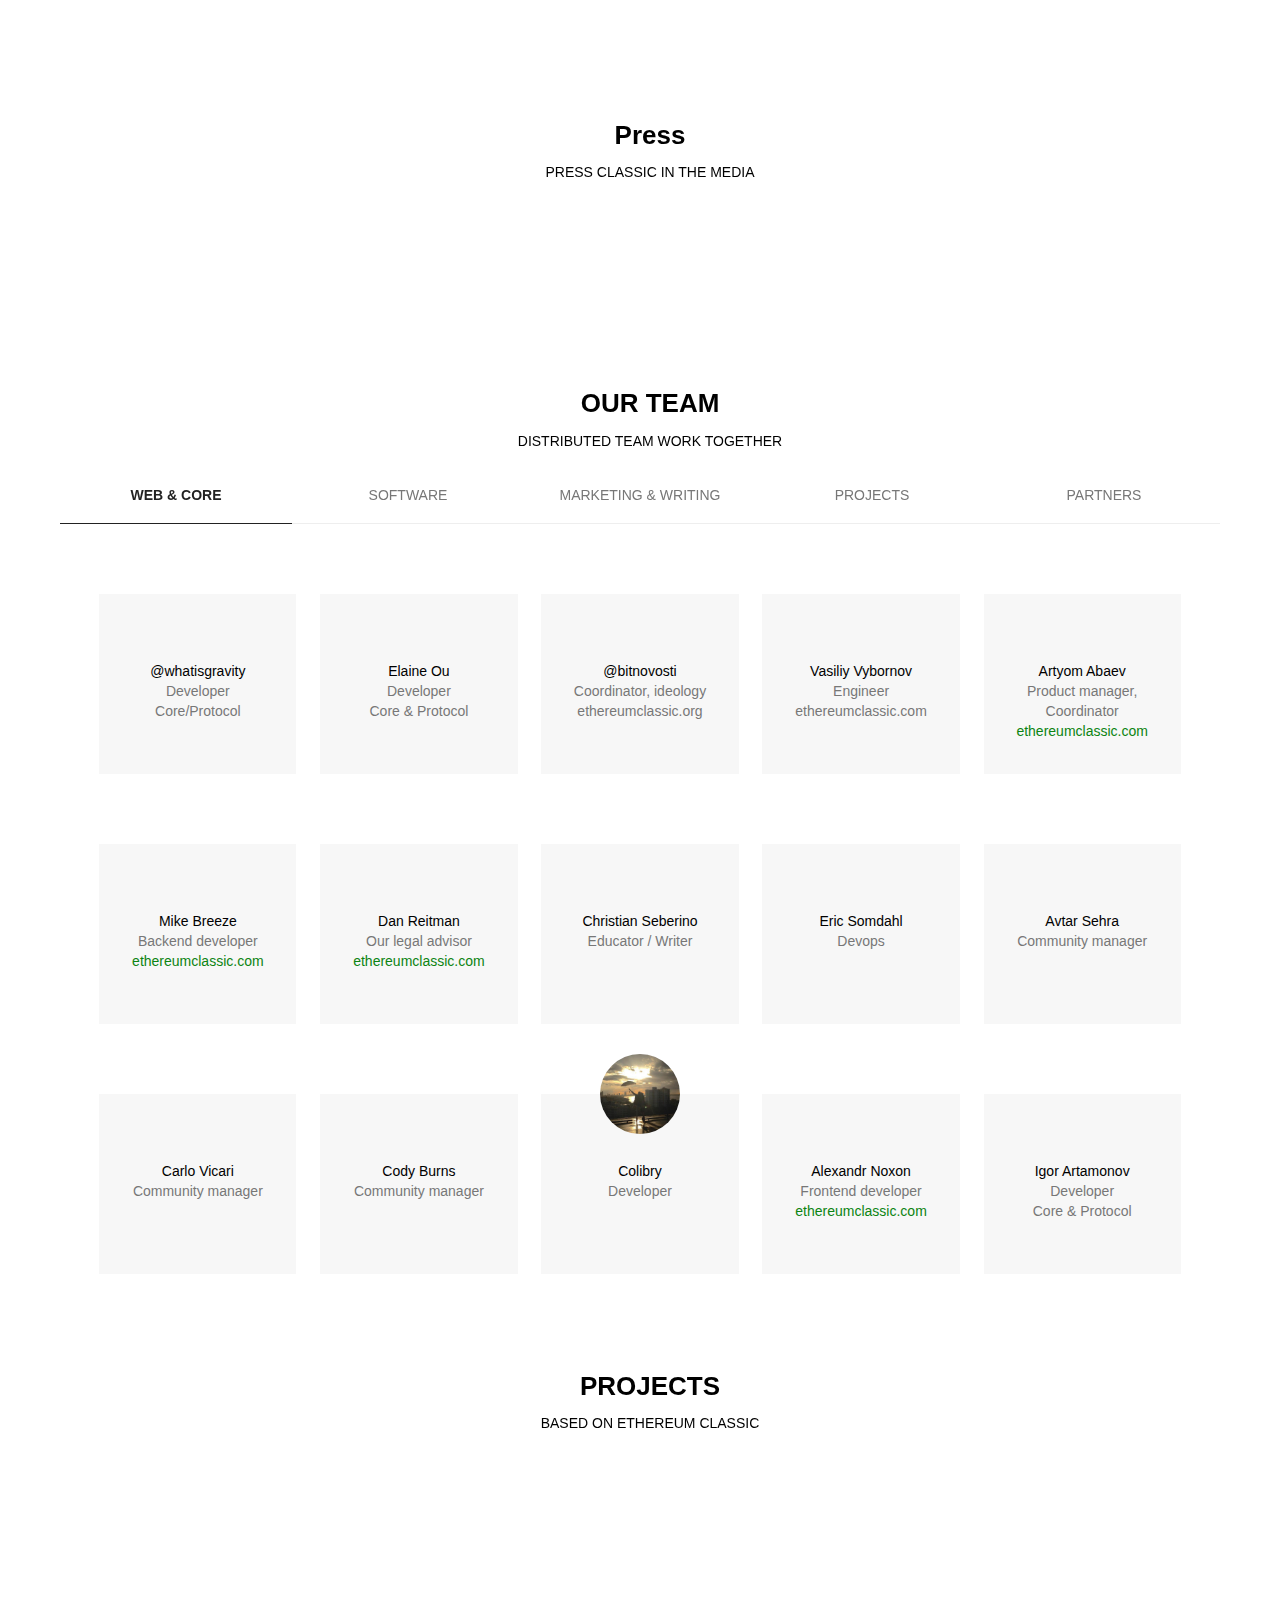
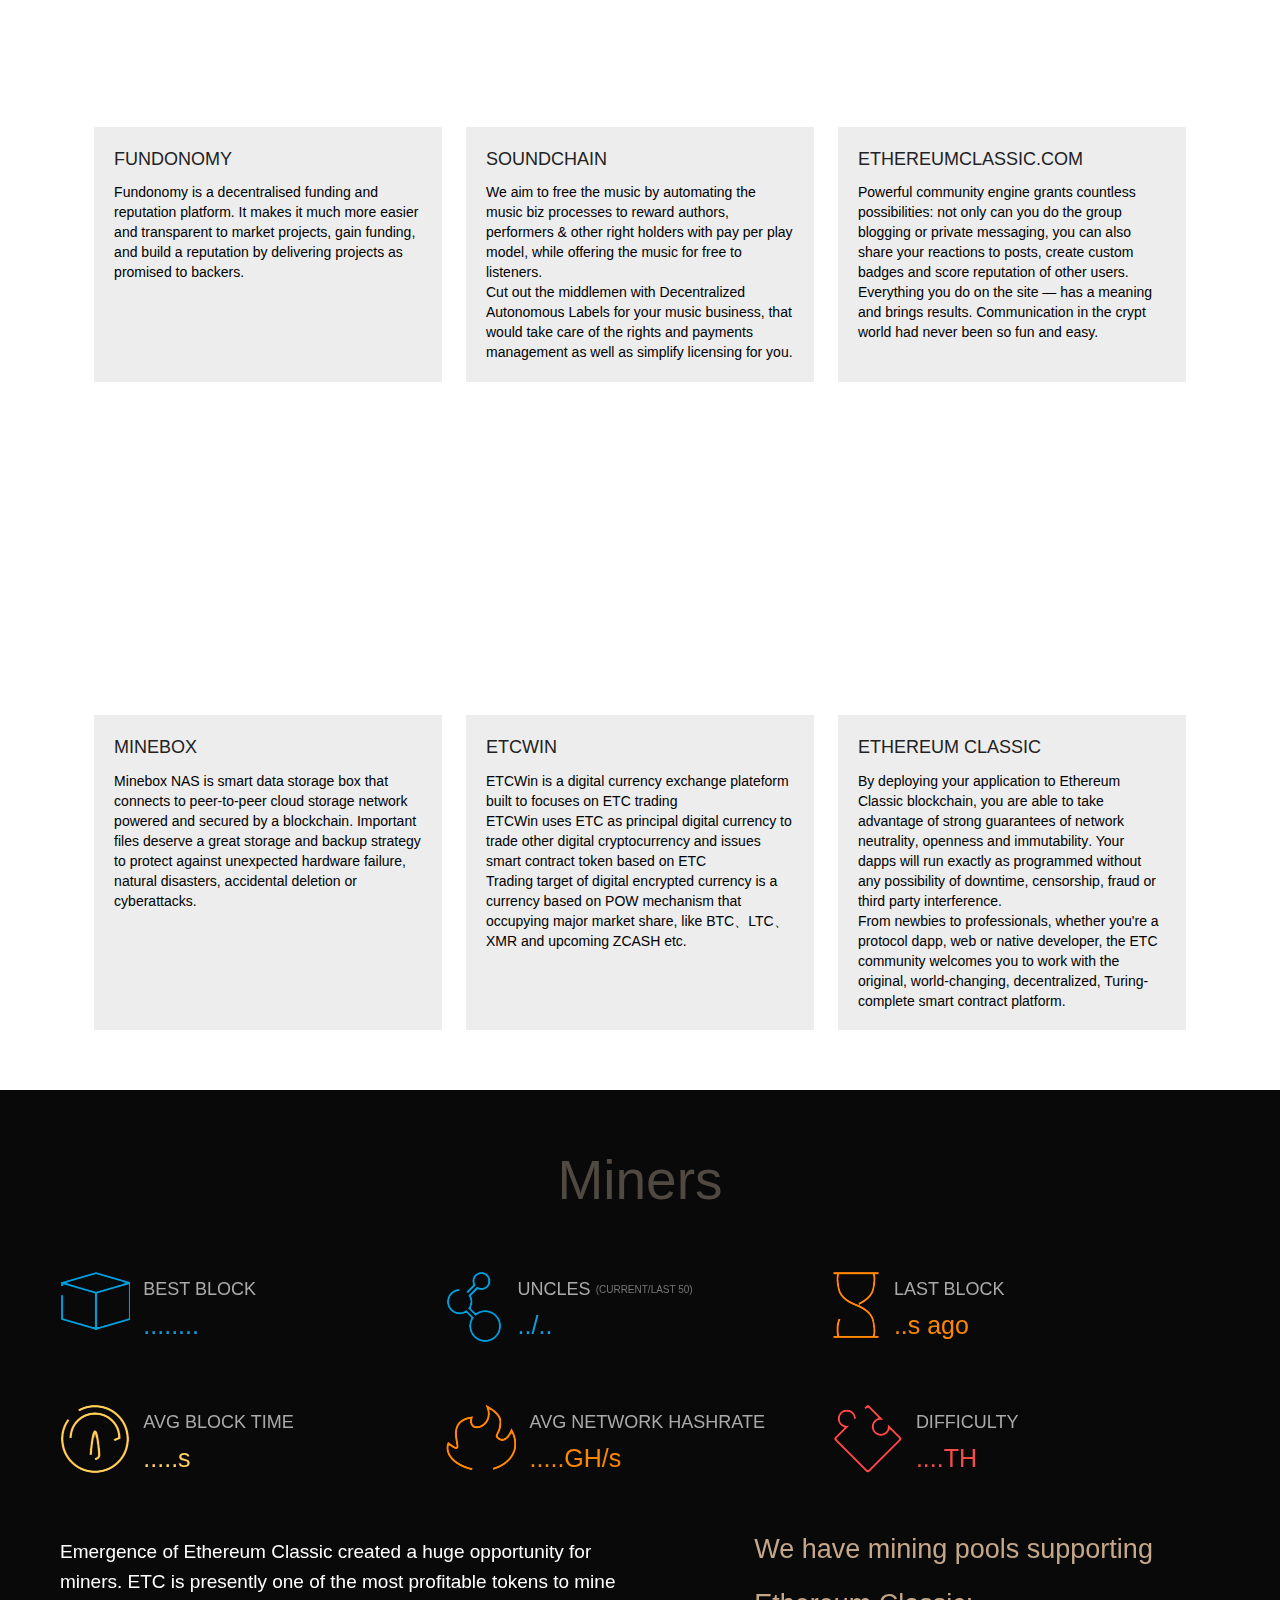
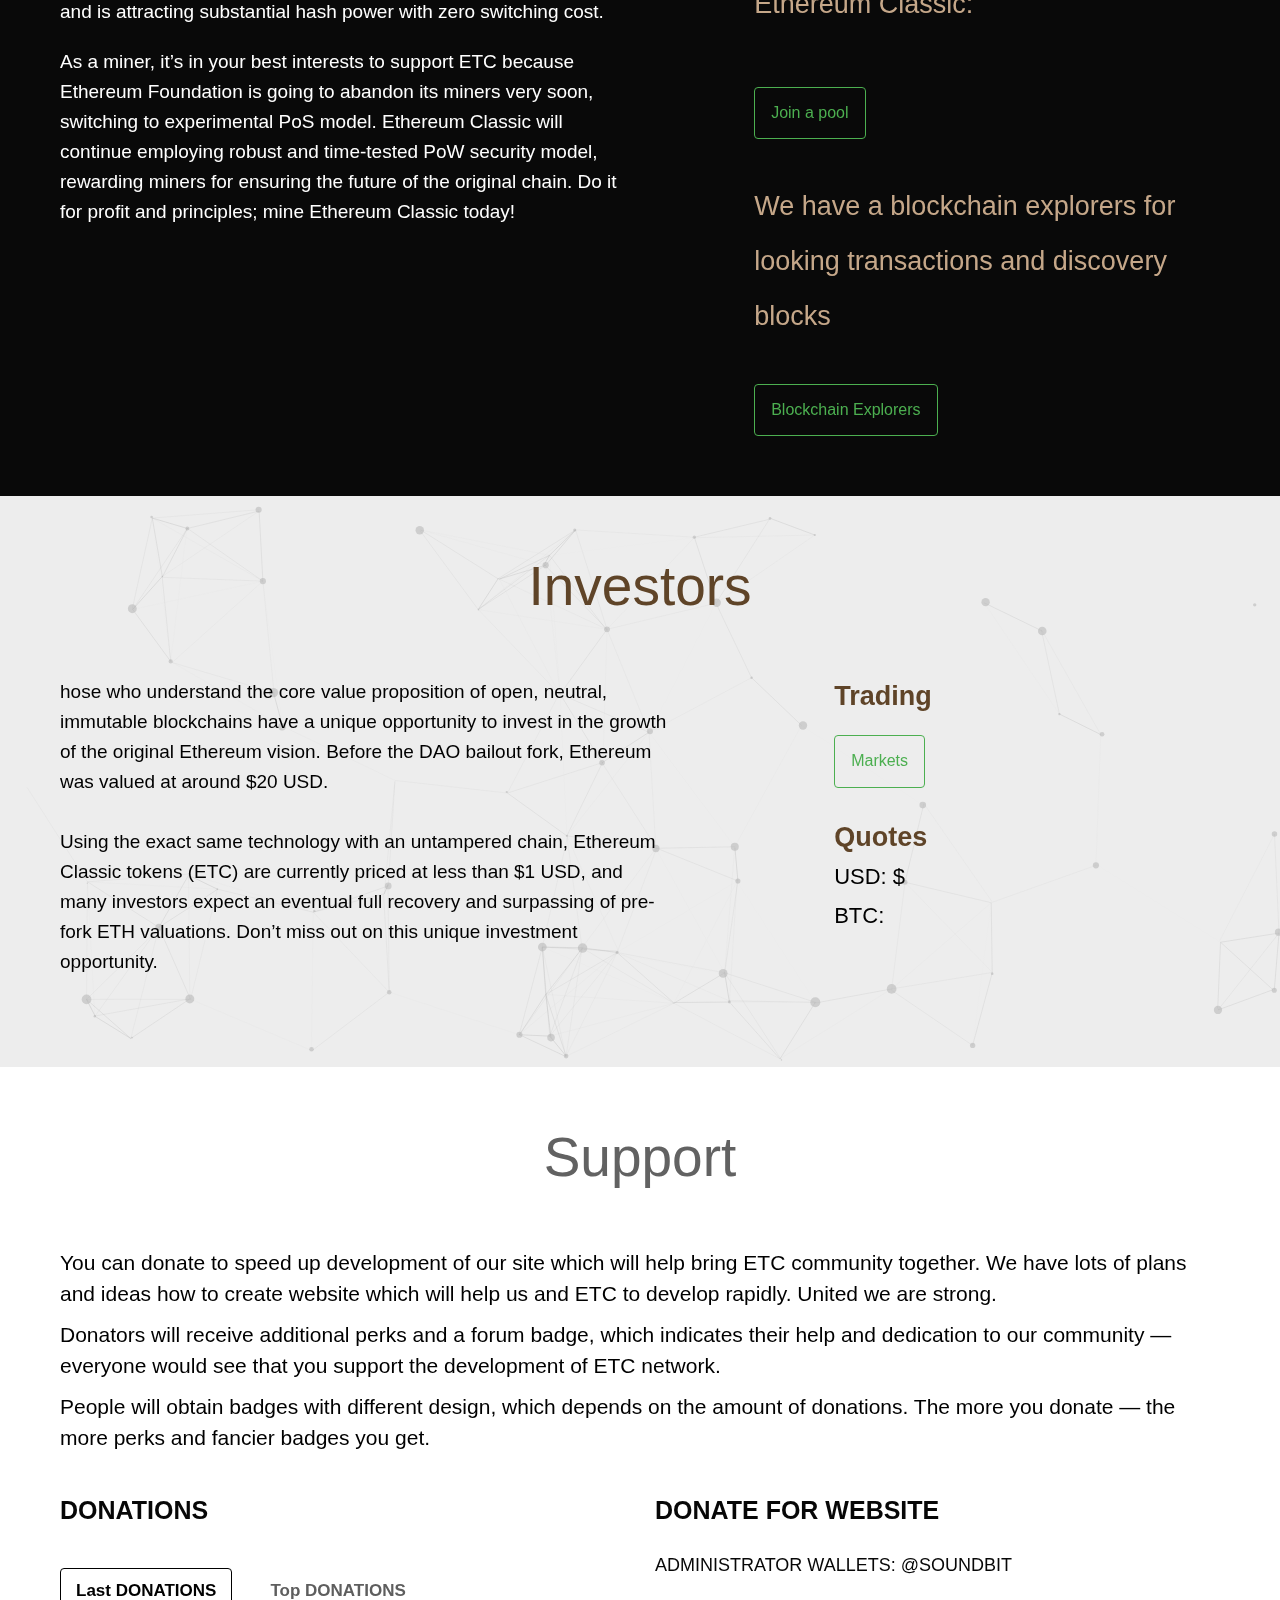
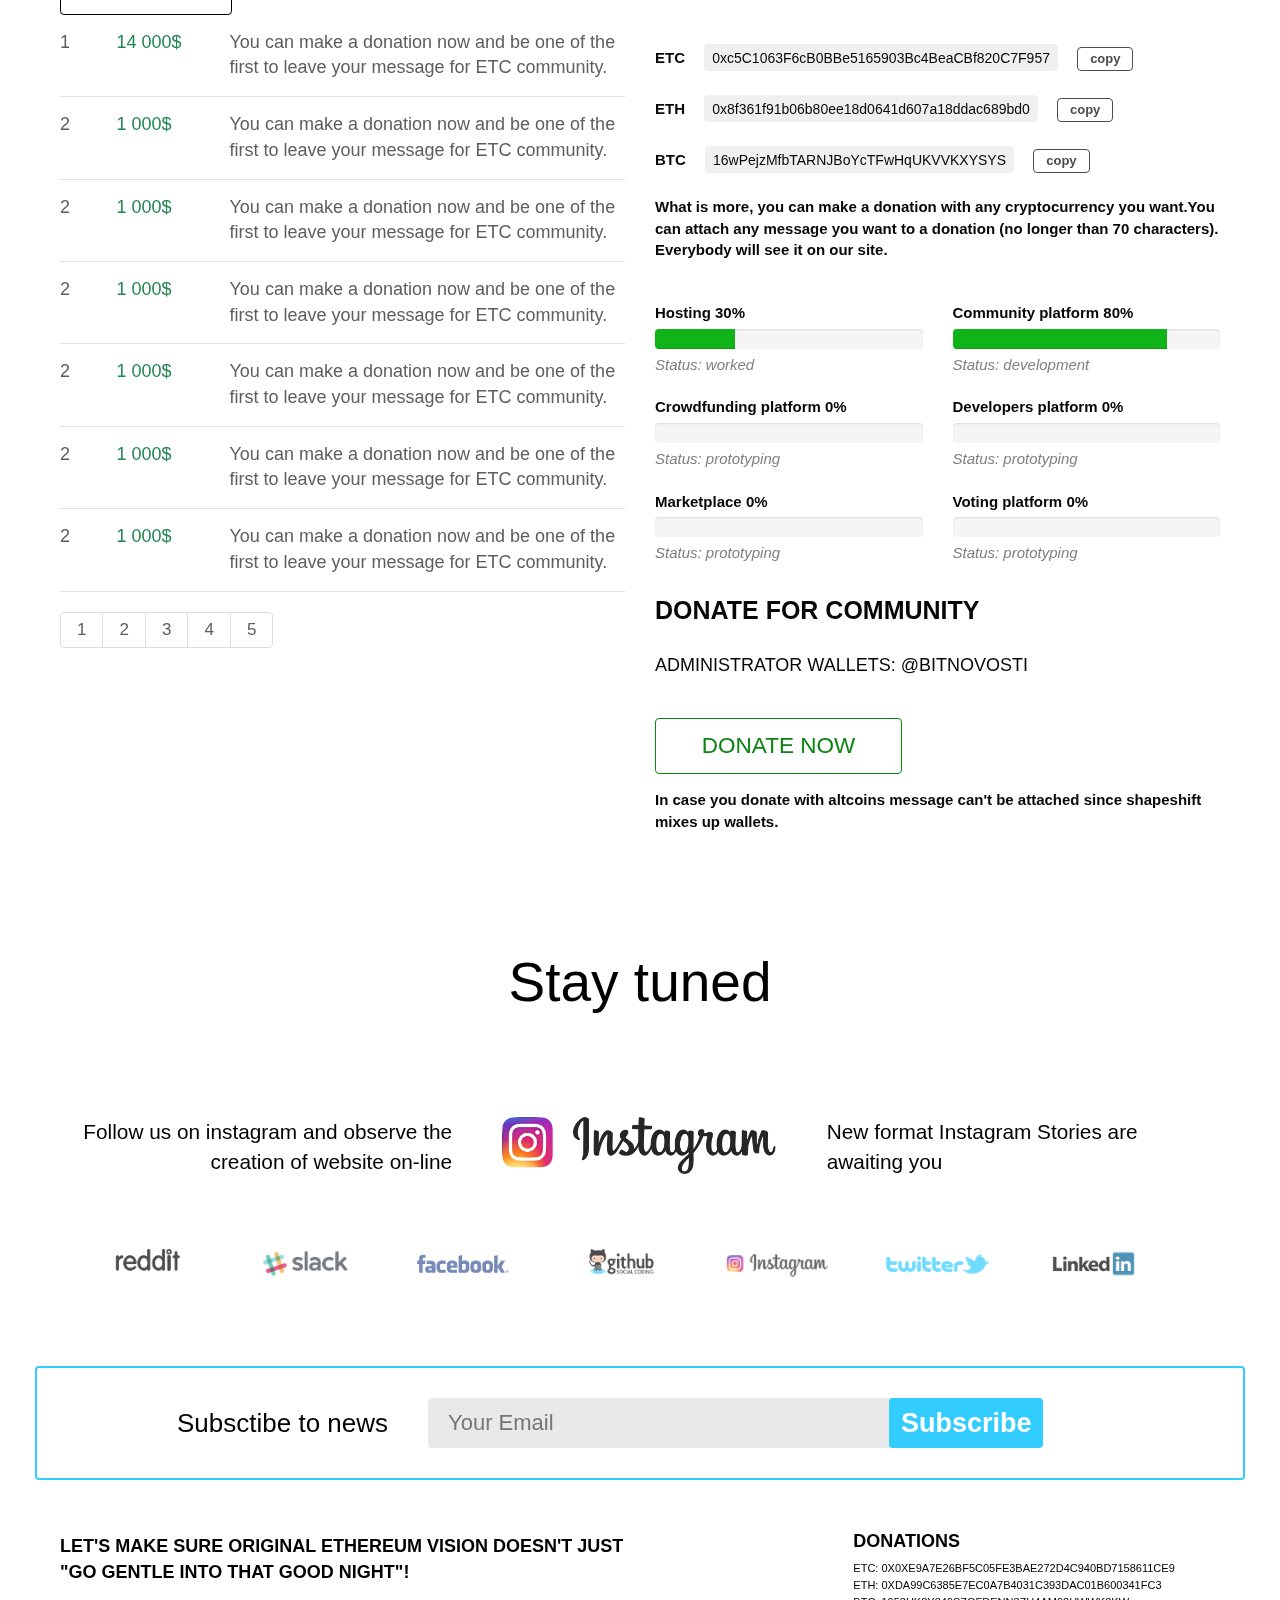
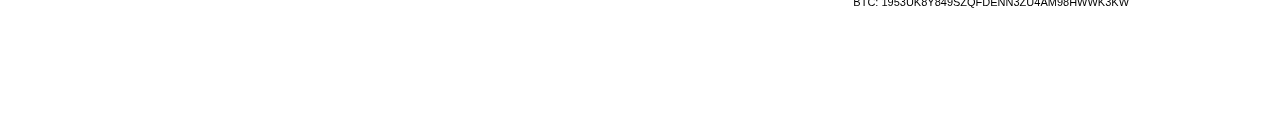
==== commit 343a295f: "asd" ====
--- a/index.html
+++ b/index.html
@@ -1714,74 +1714,7 @@
 
         </div><!-- /.container-fluid -->
     </section><!--miners-->
-	
-
-    <section id="developers" class="developers">
-        <div class="container-fluid">
-            <div class="section__content">
-                <div class="incontainer">
-                    <h2>Developers</h2>
-
-                    <div class="row">
-                        <div class="col-md-4">
-                            <div class="developers__left">
-                                <p>We fork Ethereum and maintain upstream patches similar to the relation between
-                                    Redhat and CentOS, until a community can form around the project and create a
-                                    road map. </p>
-                                <p class="small">Until this happens we can fork multiple existing clients to help
-                                    prevent a monoculture of clients. </p>
-                                <p class="small">We plan to follow https://github.com/ethereum development except
-                                    for any features they introduce into existing clients that violate the key
-                                    principles of openness, neutrality and immutability.</p>
-                                <div class="developers-links">
-                                    <p>GitHub<br>
-                                        <a href="#">github.com/ethereumclassic</a>
-                                    </p>
-                                    <p>Telegram<br>
-                                        <a href="#">@etcdev</a>
-                                    </p>
-                                    <p>IRC<br>
-                                        <a href="#">#etc-dev @ reticulum.oftc.net</a>
-                                    </p>
-                                </div>
-                            </div>
-                        </div>
-                        <div class="col-md-8">
-                            <div class="developers__right">
-                                <p>Development and maintainance of Ethereum Classic is our existential goal. Community
-                                     will decide what to implement into the code, professionals would audit the results
-                                      — this synergy of competencies would make ETC stronger, better, safer. If you are
-                                         willing to contribute to the improvement of ETC you are welcome — we need your
-                                           skills, ideas, time. Feel free to contact and help us in our mission to establish
-                                              the future of the only true Ethereum.</p>
-                                <div class="developers__learn clearfix">
-                                    <h3>Learn how to build <br> <span>with the Ethereum Classic</span></h3>
-
-                                    <div class="developers__video">
-                                        <video controls="" poster="img/video_bg_1.jpg">
-                                            <!--<source src="" type="video/webm">
-                                            <source src="" type="video/mp4">-->
-                                        </video>
-                                        <p>Ethereum ??Vcon-0: Solidity, <br> Vision and Roadmap</p>
-                                    </div>
-                                    <div class="developers__video">
-                                        <video controls="" poster="img/video_bg_2.jpg">
-                                            <!--<source src="" type="video/webm">
-                                            <source src="" type="video/mp4">-->
-                                        </video>
-                                        <p>Ethereum's Two Ethereums <br> Explained</p>
-                                    </div>
-                                </div>
-                                <p><a href="#">Read more</a></p>
-
-                            </div>
-                        </div>
-                    </div>
-                </div>
-            </div>
-
-        </div><!-- /.container-fluid -->
-    </section><!--developers-->
+
 
     <section class="traders" id="particles-js">
         <div class="container-fluid">
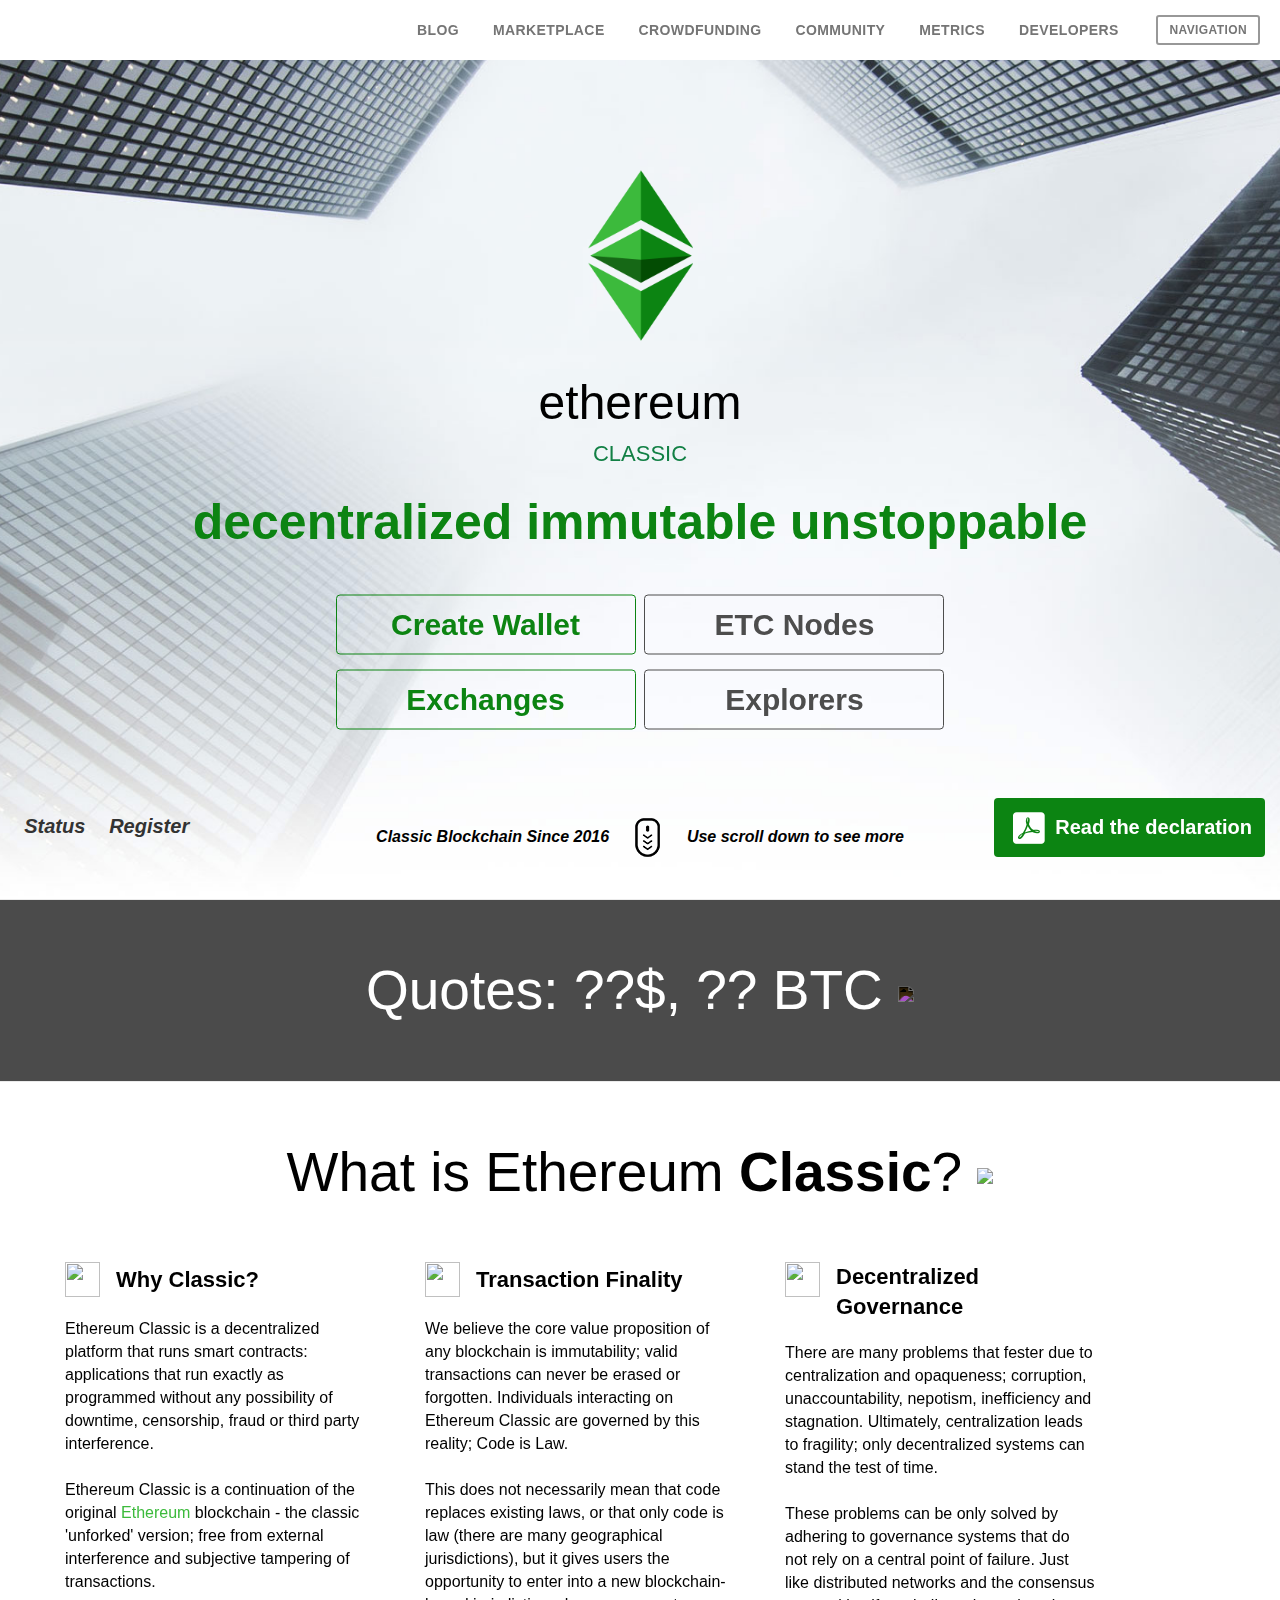
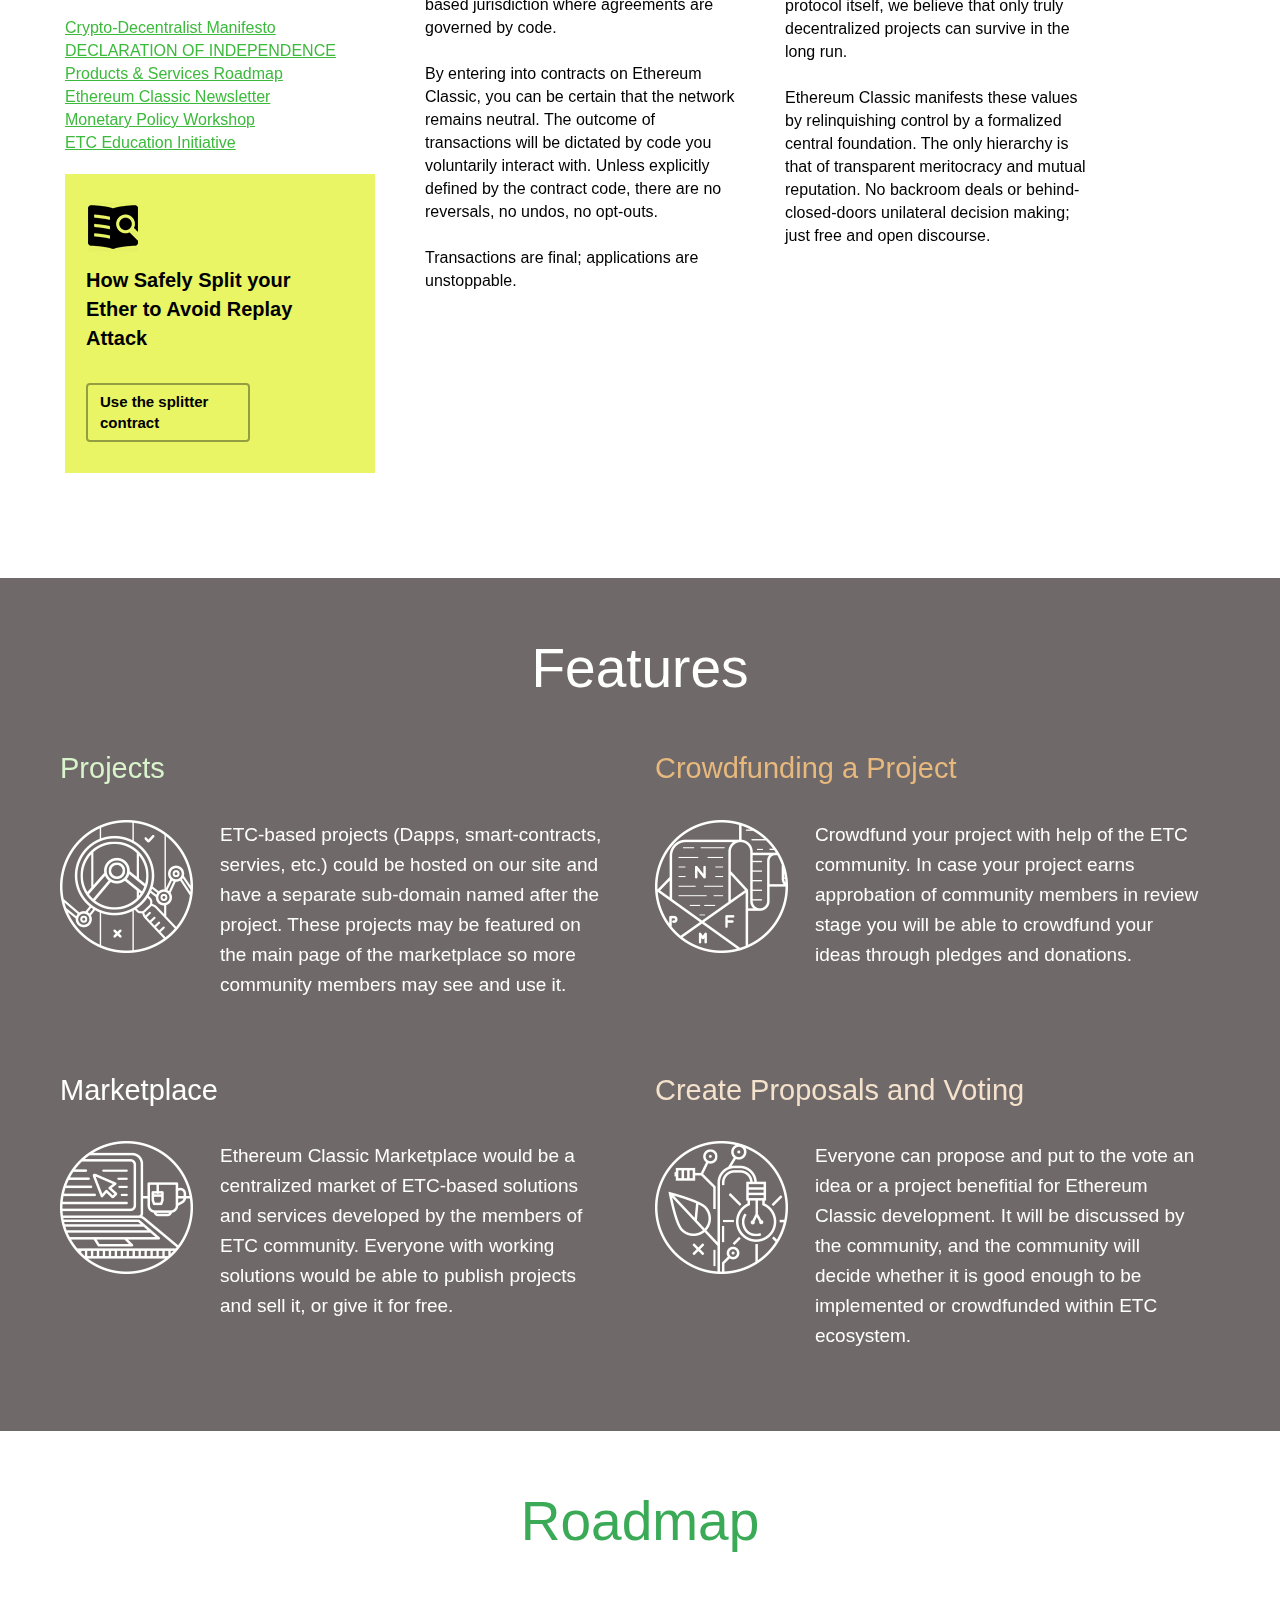
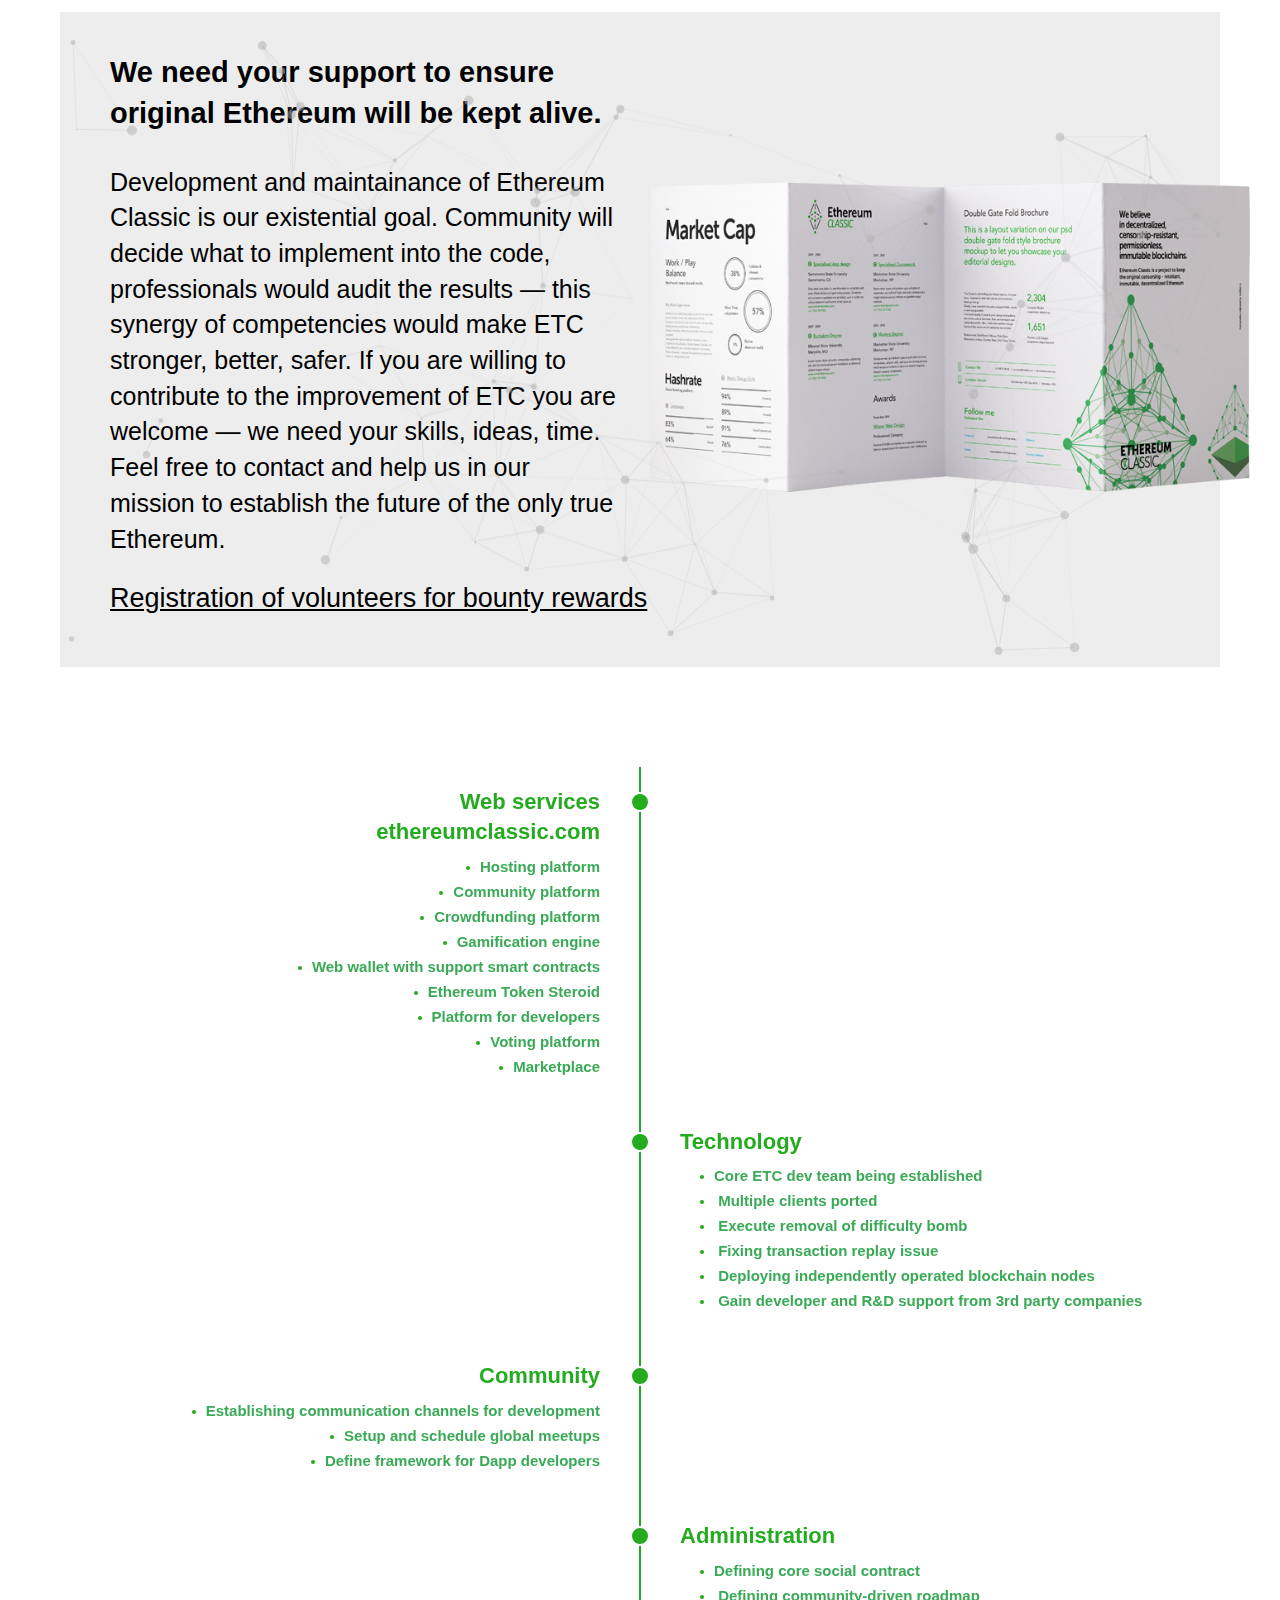
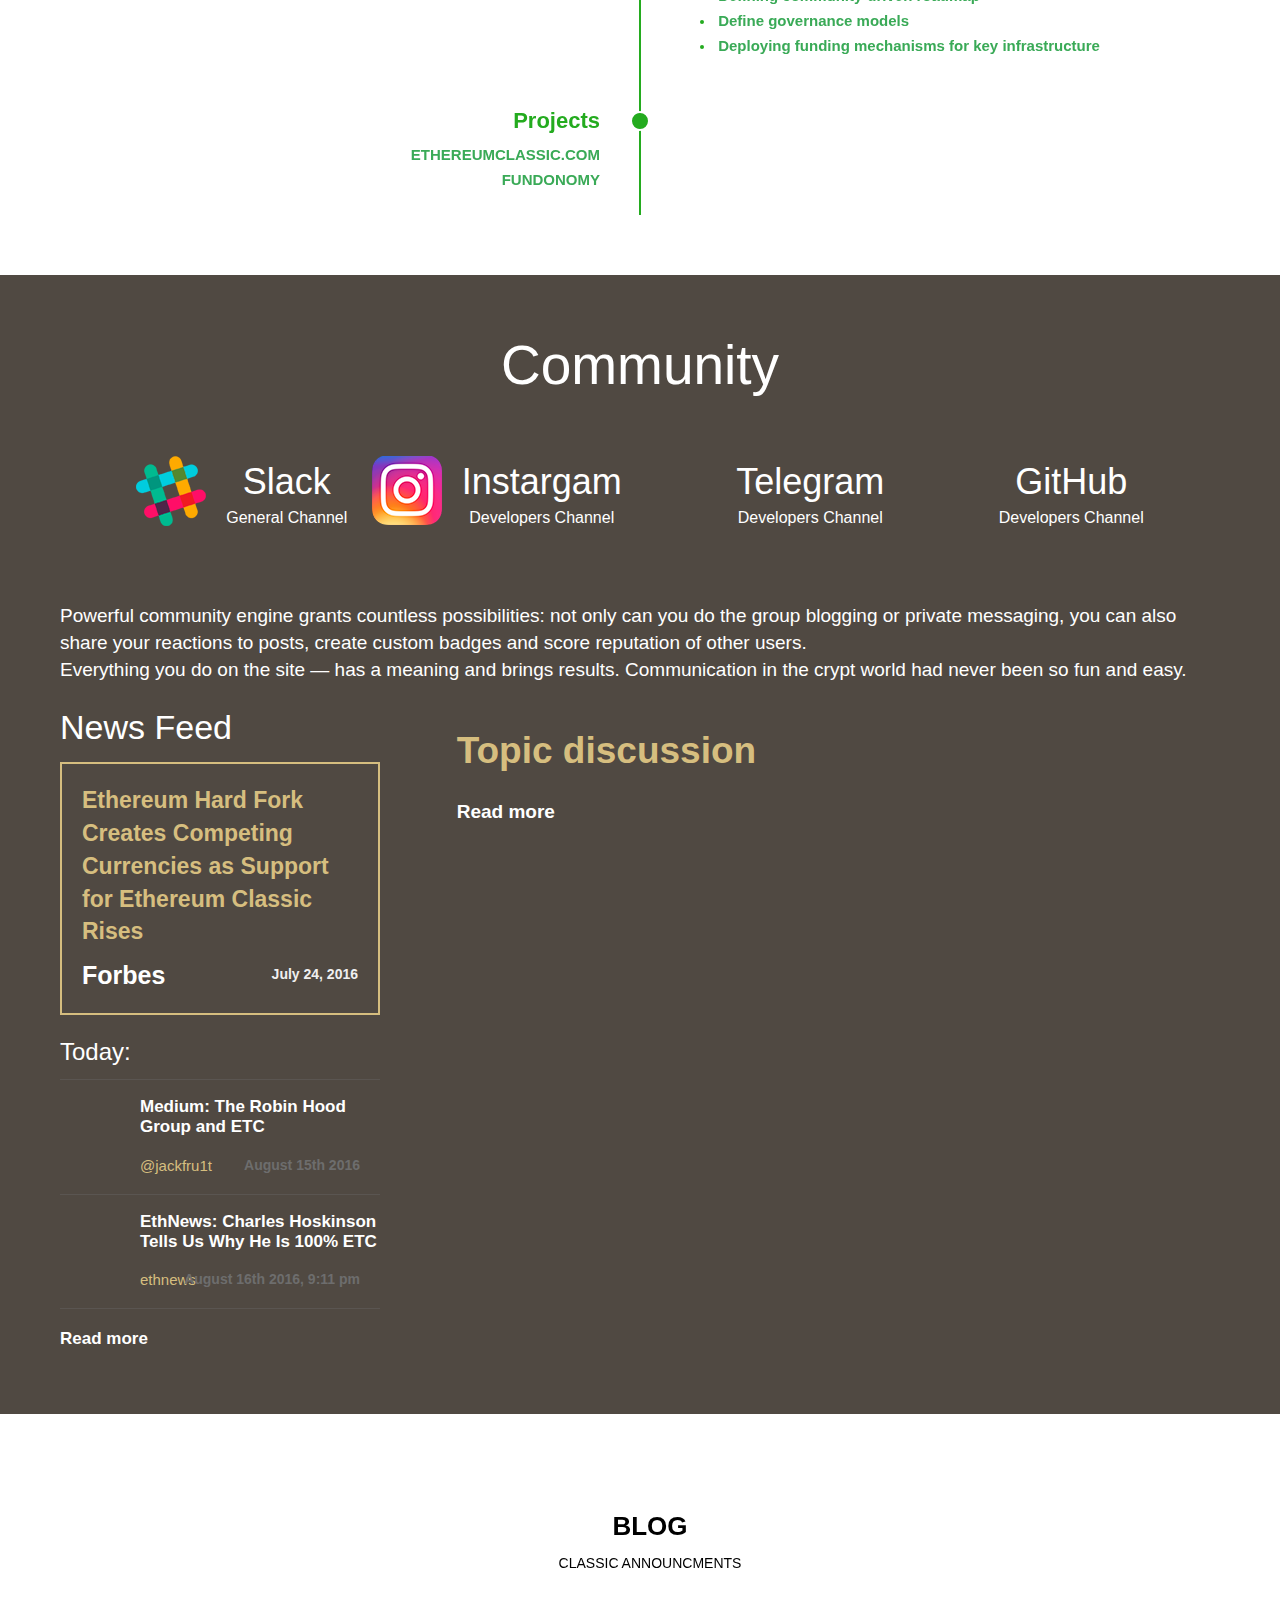
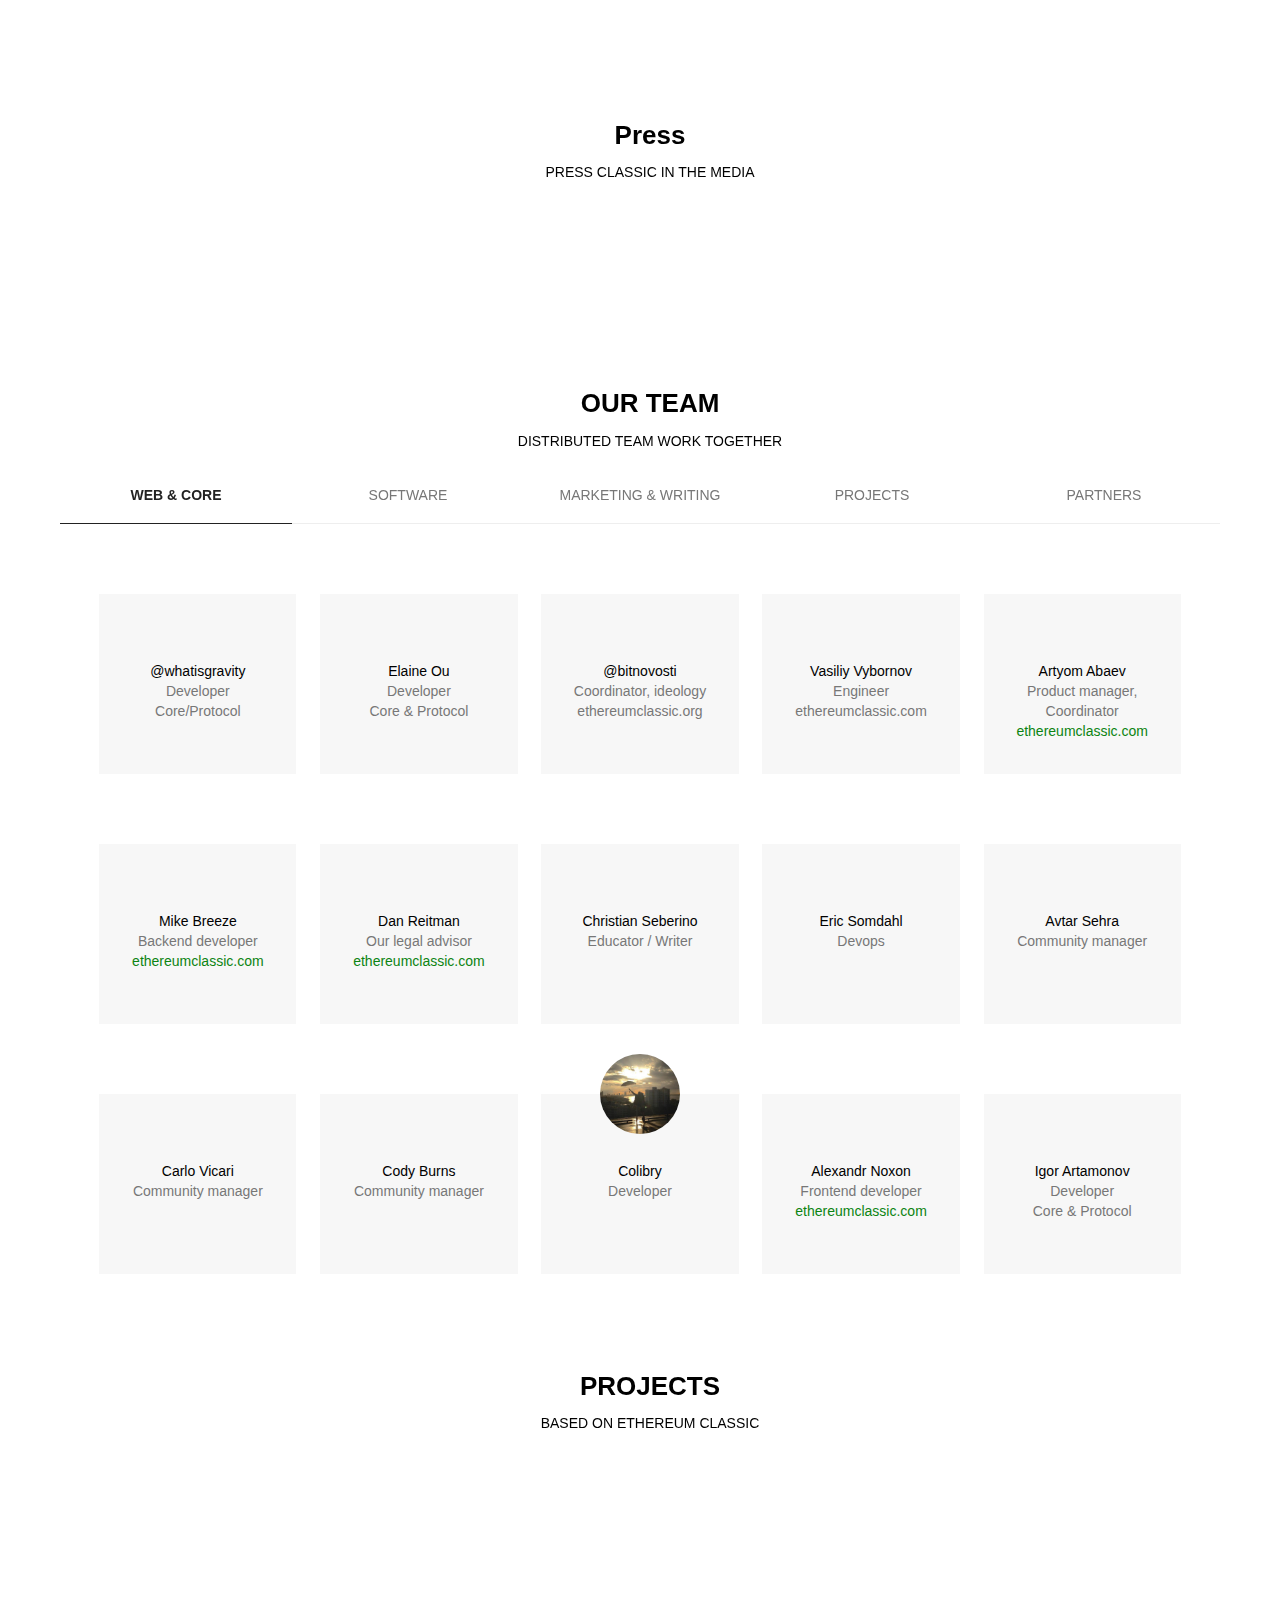
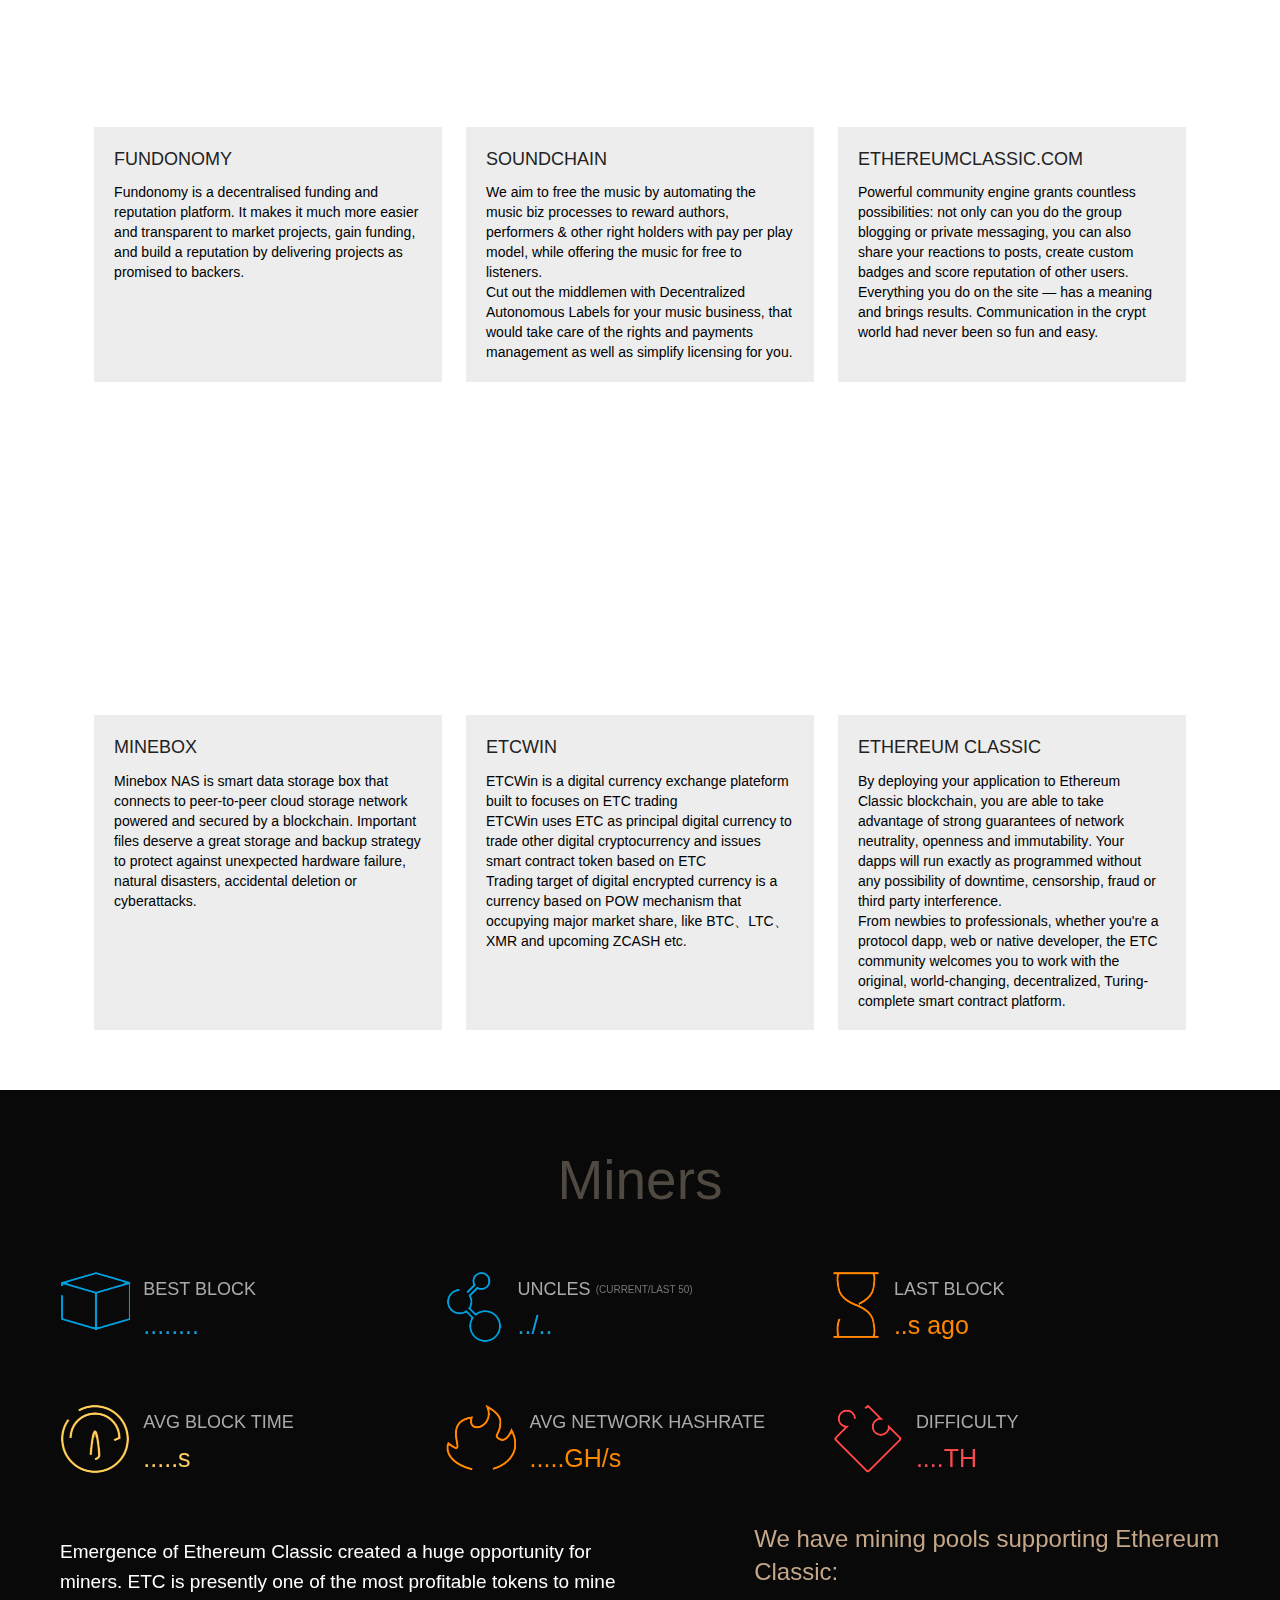
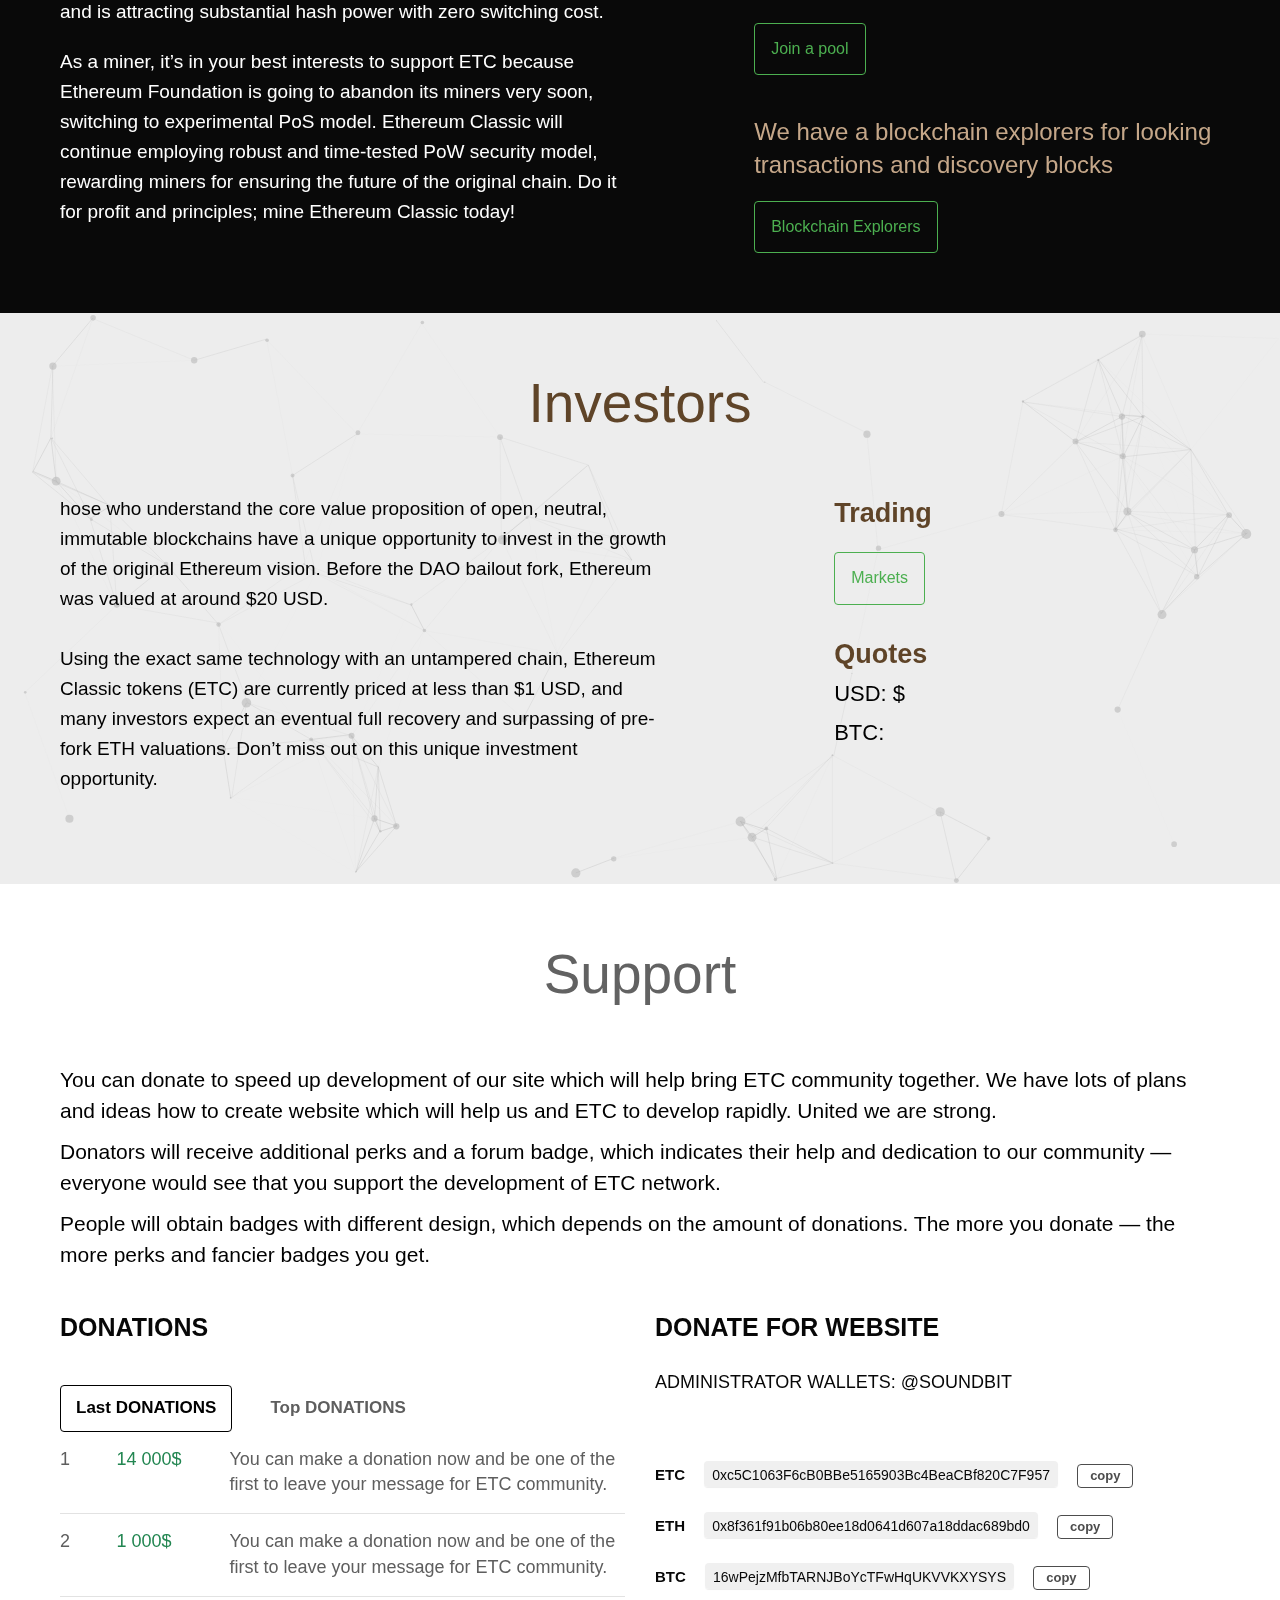
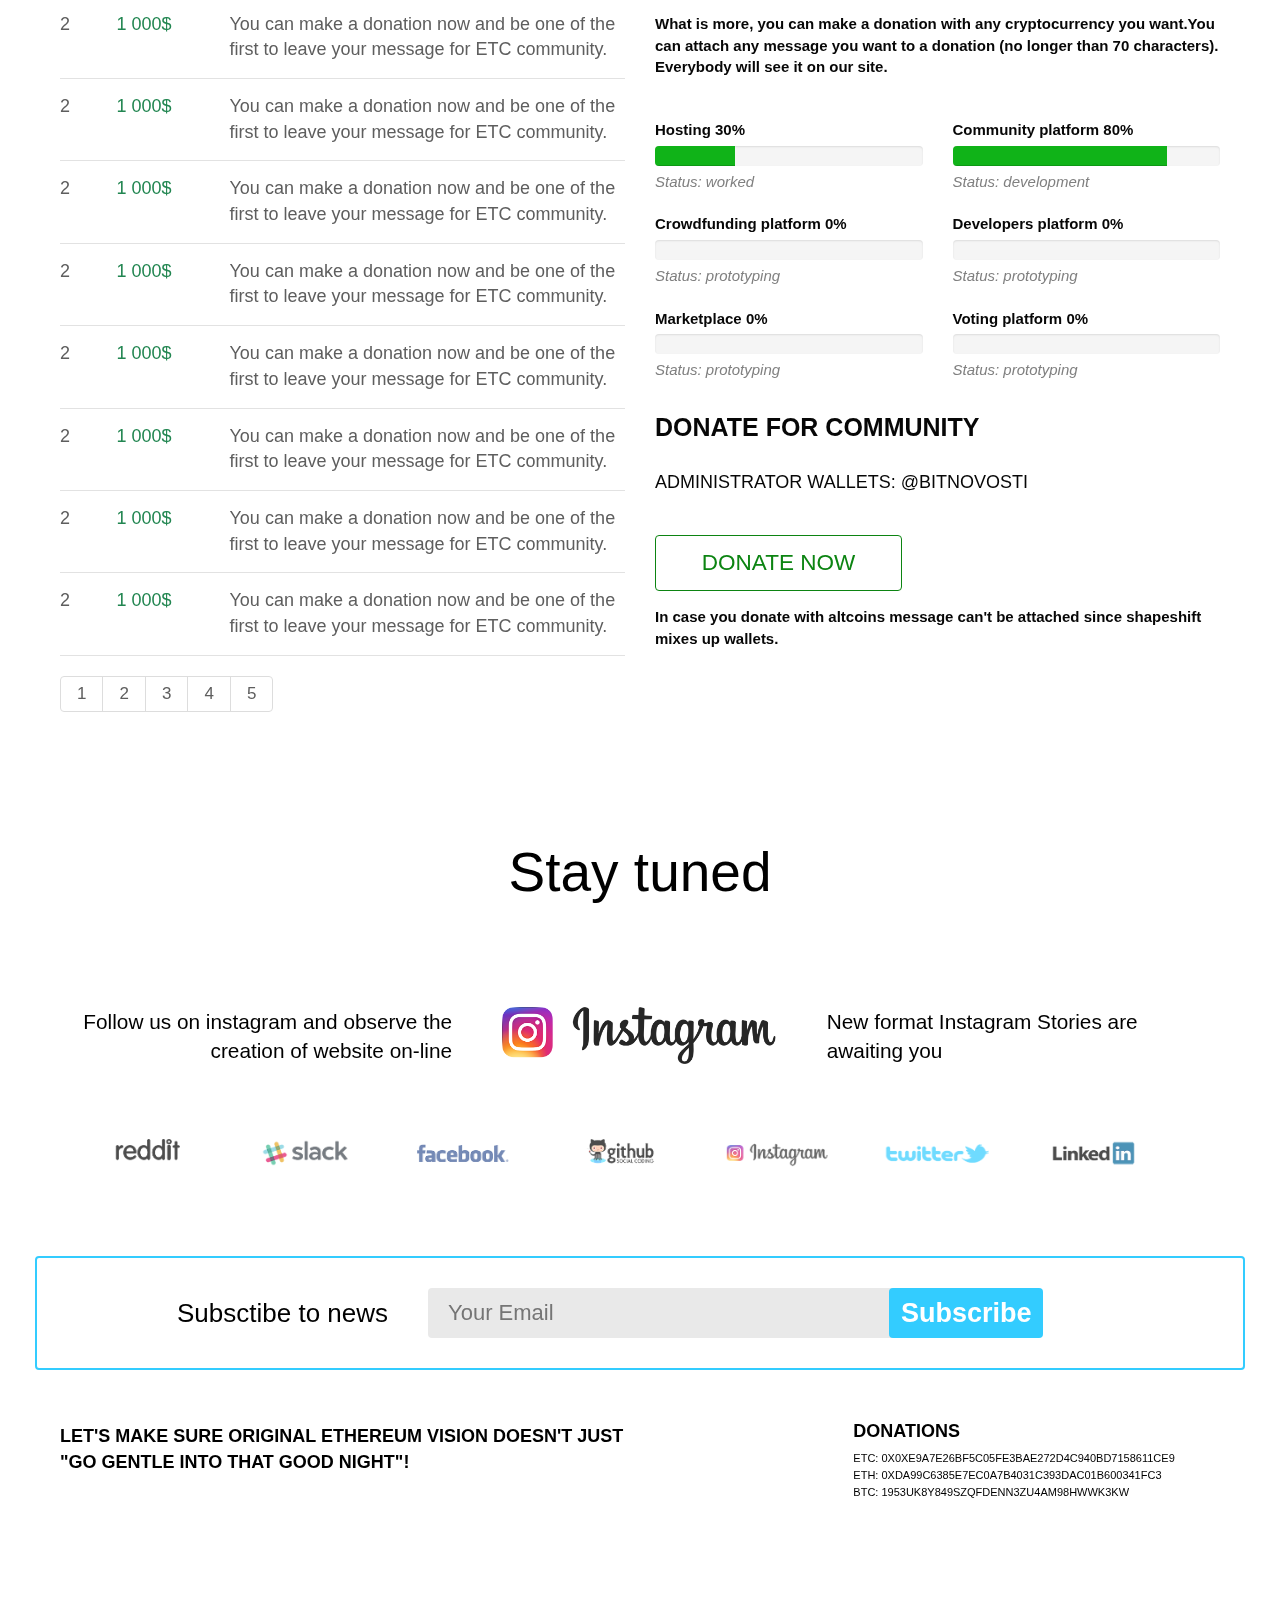
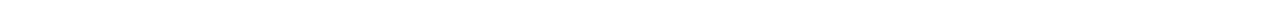
==== commit 70fb6c24: "ыфв" ====
--- a/index.html
+++ b/index.html
@@ -1845,6 +1845,24 @@
                                                     <div class="cell-3">You can make a donation now and be one of the first to leave your message for ETC community.</div>
                                                 </div>
 												<div class="support__list clearfix">
+                                                    <div class="cell-1">2</div>
+                                                    <div class="cell-2">
+                                                        <p class="price">1 000$</p>
+                                                    </div>
+                                                    <div class="cell-3">You can make a donation now and be one of the first to leave your message for ETC community.</div>
+                                                </div><div class="support__list clearfix">
+                                                    <div class="cell-1">2</div>
+                                                    <div class="cell-2">
+                                                        <p class="price">1 000$</p>
+                                                    </div>
+                                                    <div class="cell-3">You can make a donation now and be one of the first to leave your message for ETC community.</div>
+                                                </div><div class="support__list clearfix">
+                                                    <div class="cell-1">2</div>
+                                                    <div class="cell-2">
+                                                        <p class="price">1 000$</p>
+                                                    </div>
+                                                    <div class="cell-3">You can make a donation now and be one of the first to leave your message for ETC community.</div>
+                                                </div><div class="support__list clearfix">
                                                     <div class="cell-1">2</div>
                                                     <div class="cell-2">
                                                         <p class="price">1 000$</p>
--- a/css/styles.css
+++ b/css/styles.css
@@ -1163,8 +1163,9 @@
     font-size: 23px; }
 
 .miners-left h3 {
-  margin-bottom: 40px;
-  font-size: 27px; }
+ line-height: 33px;
+    margin-bottom: 20px;
+    font-size: 24px; }
 .miners-left li {
   margin-bottom: 17px;
   font-weight: 900;
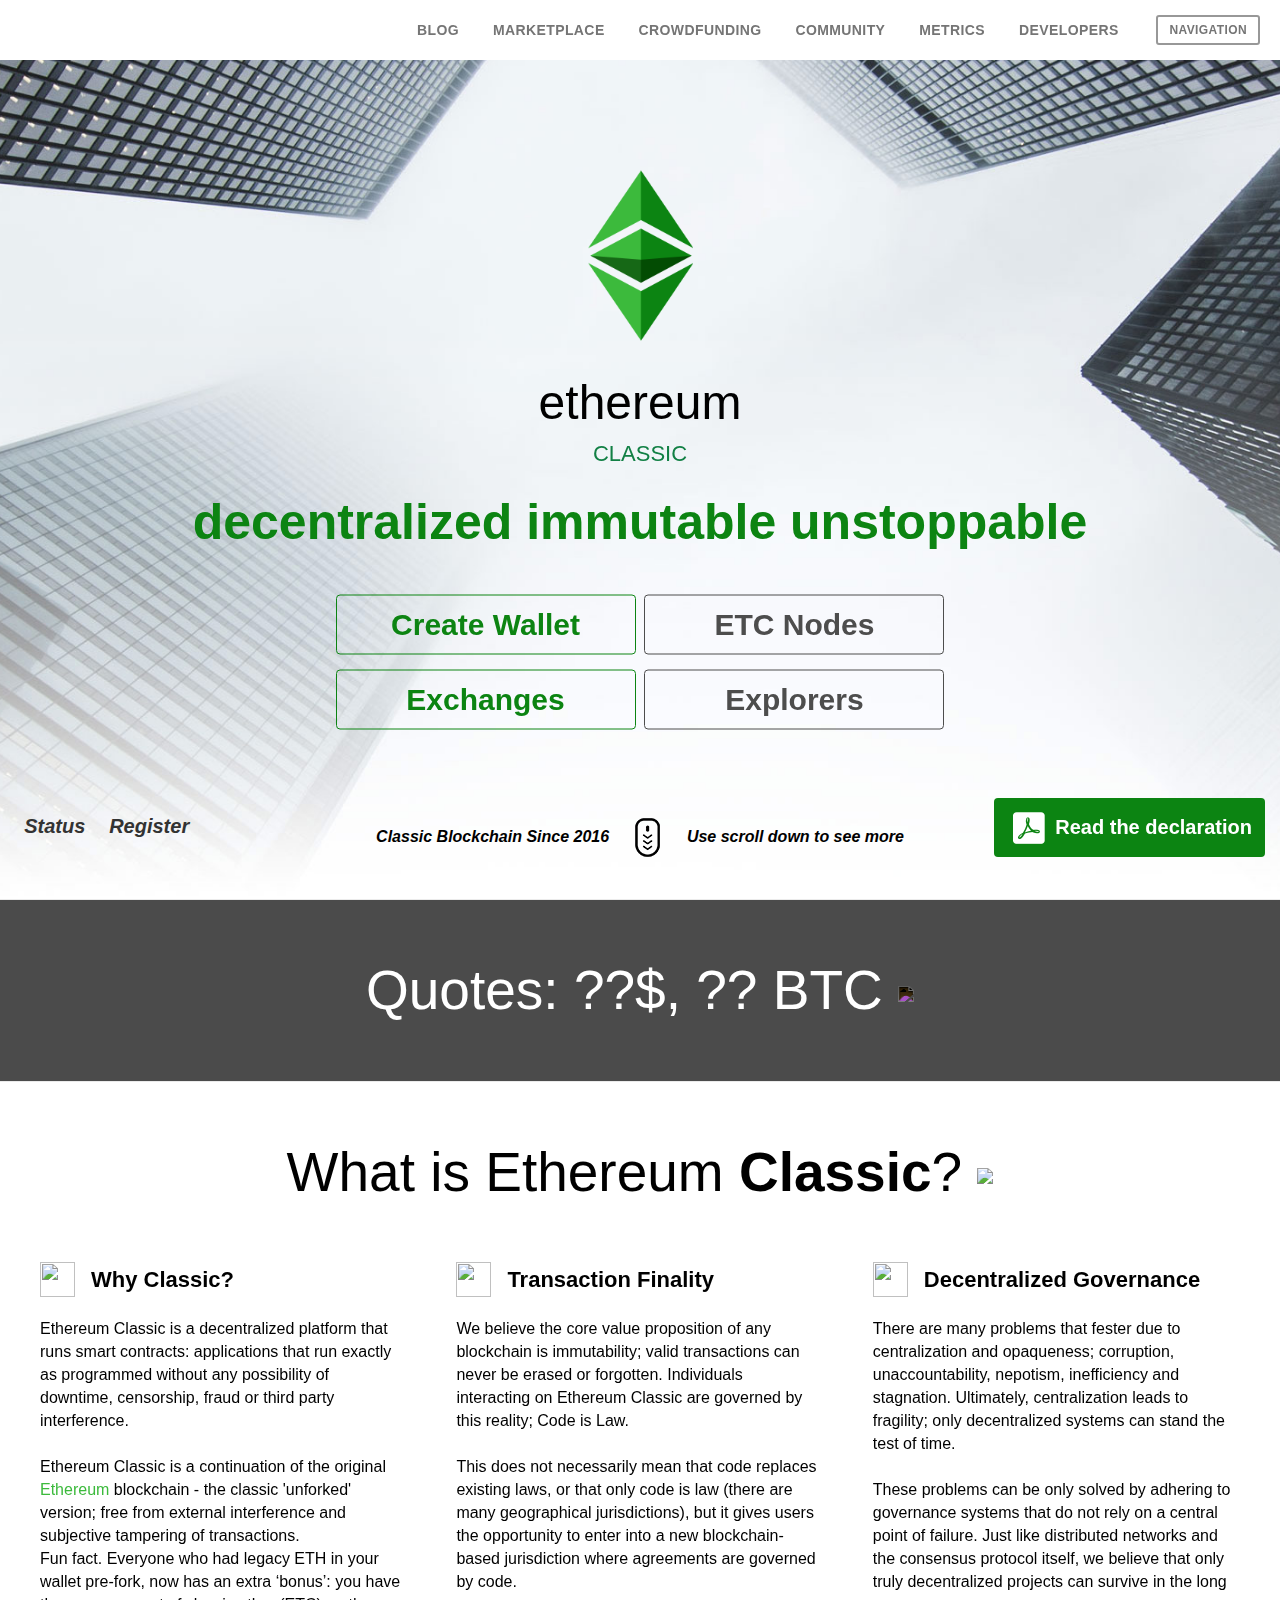
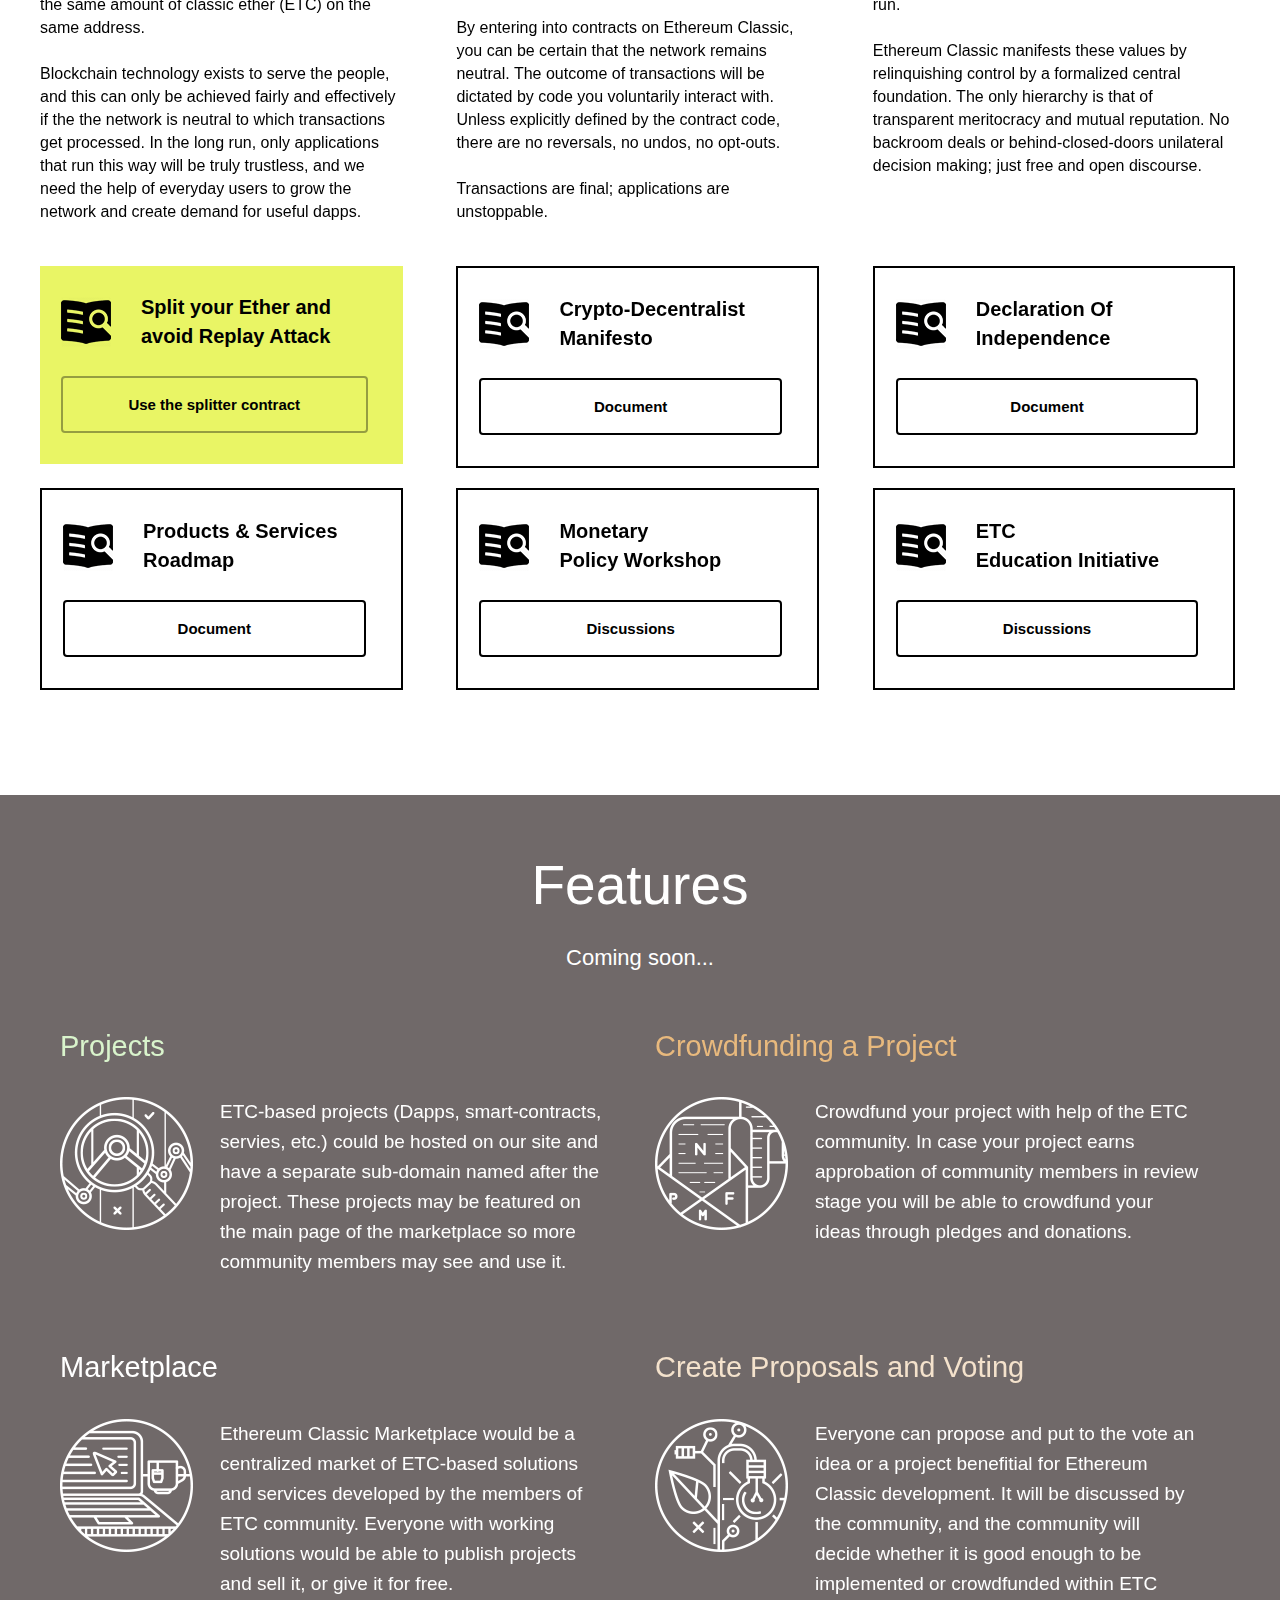
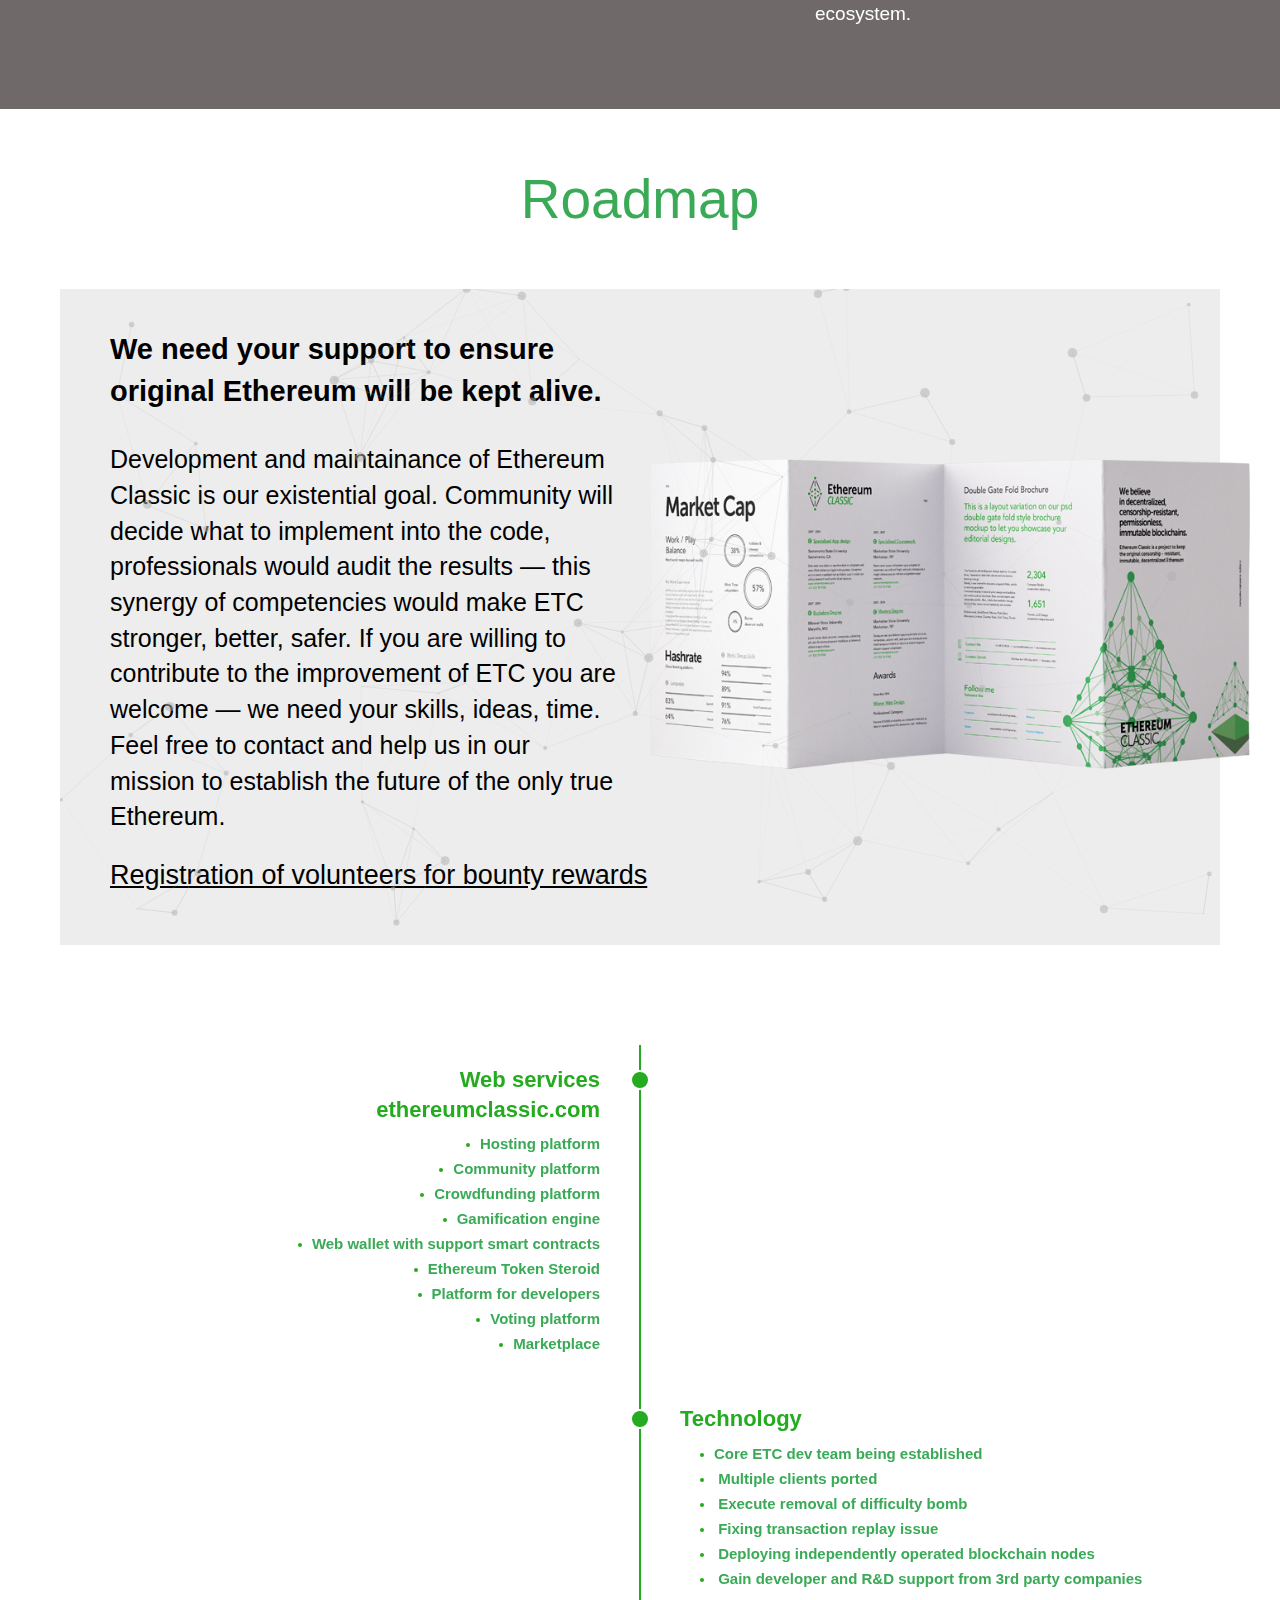
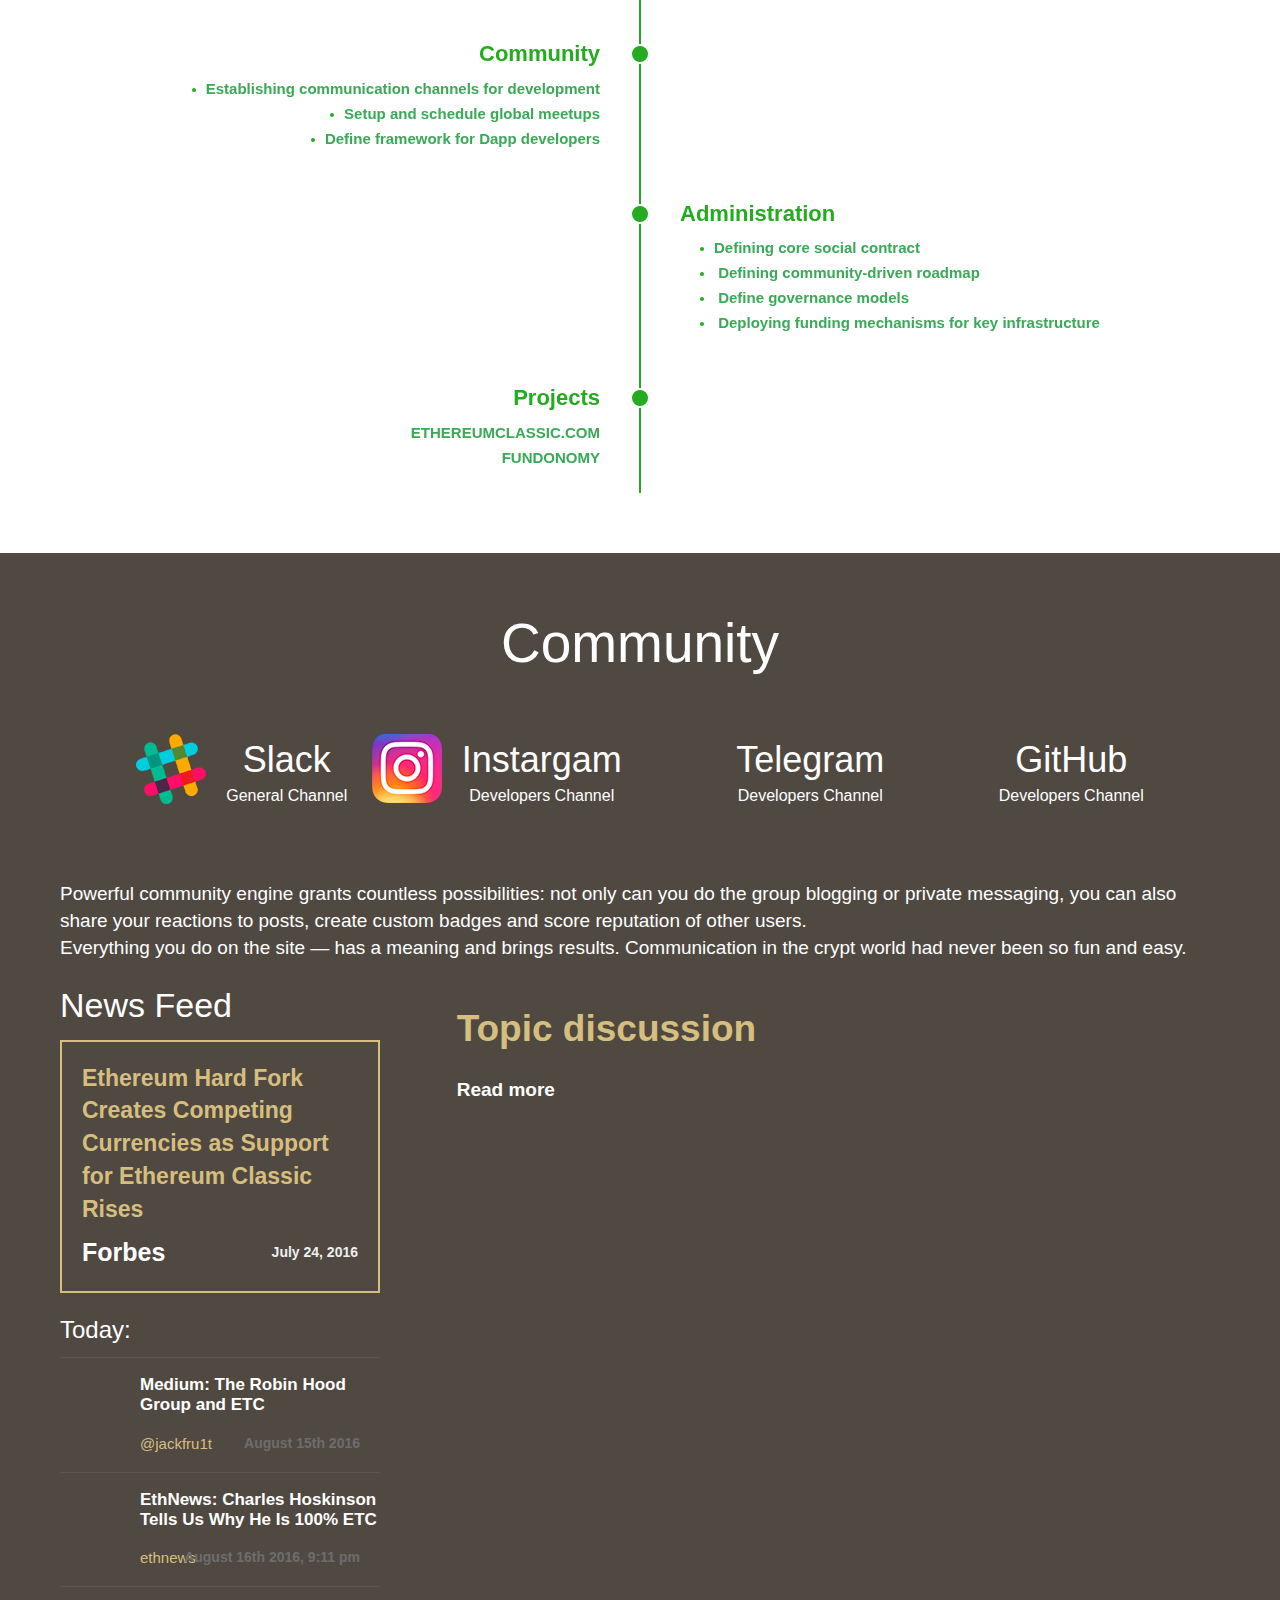
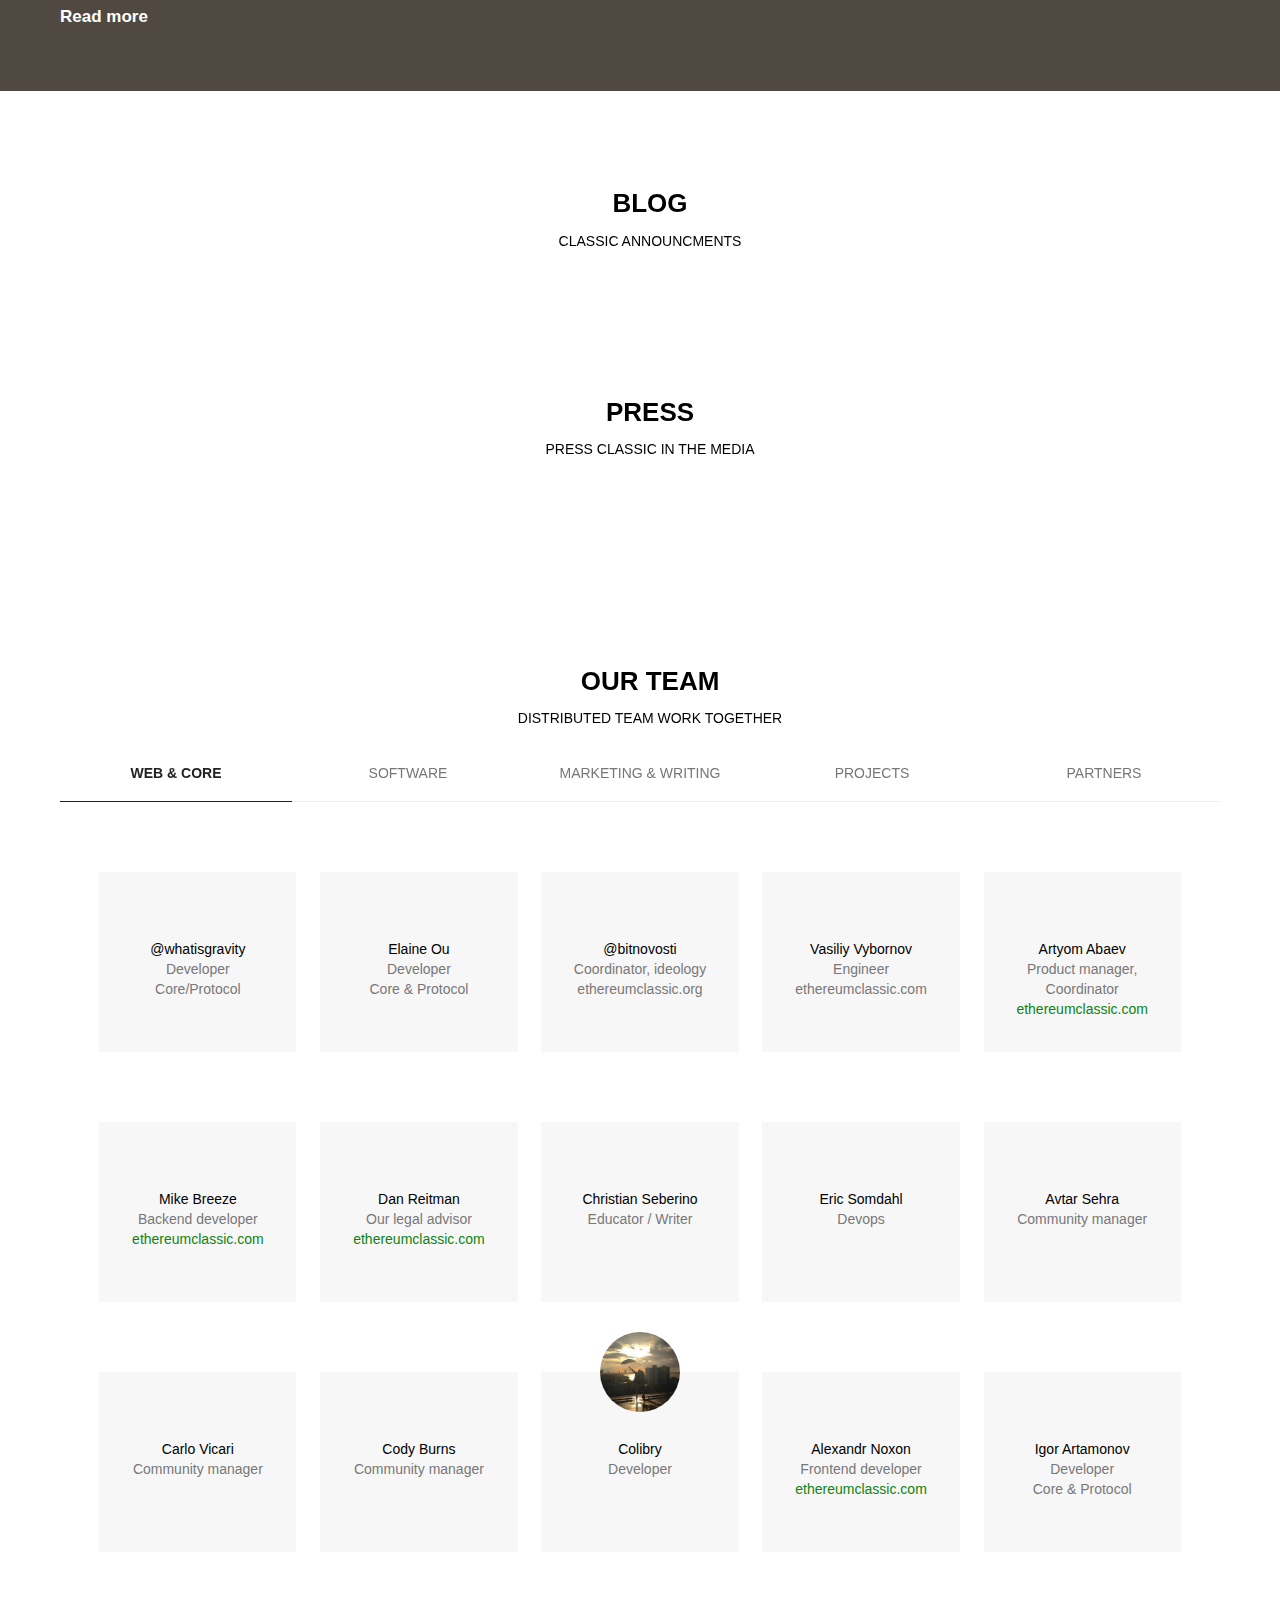
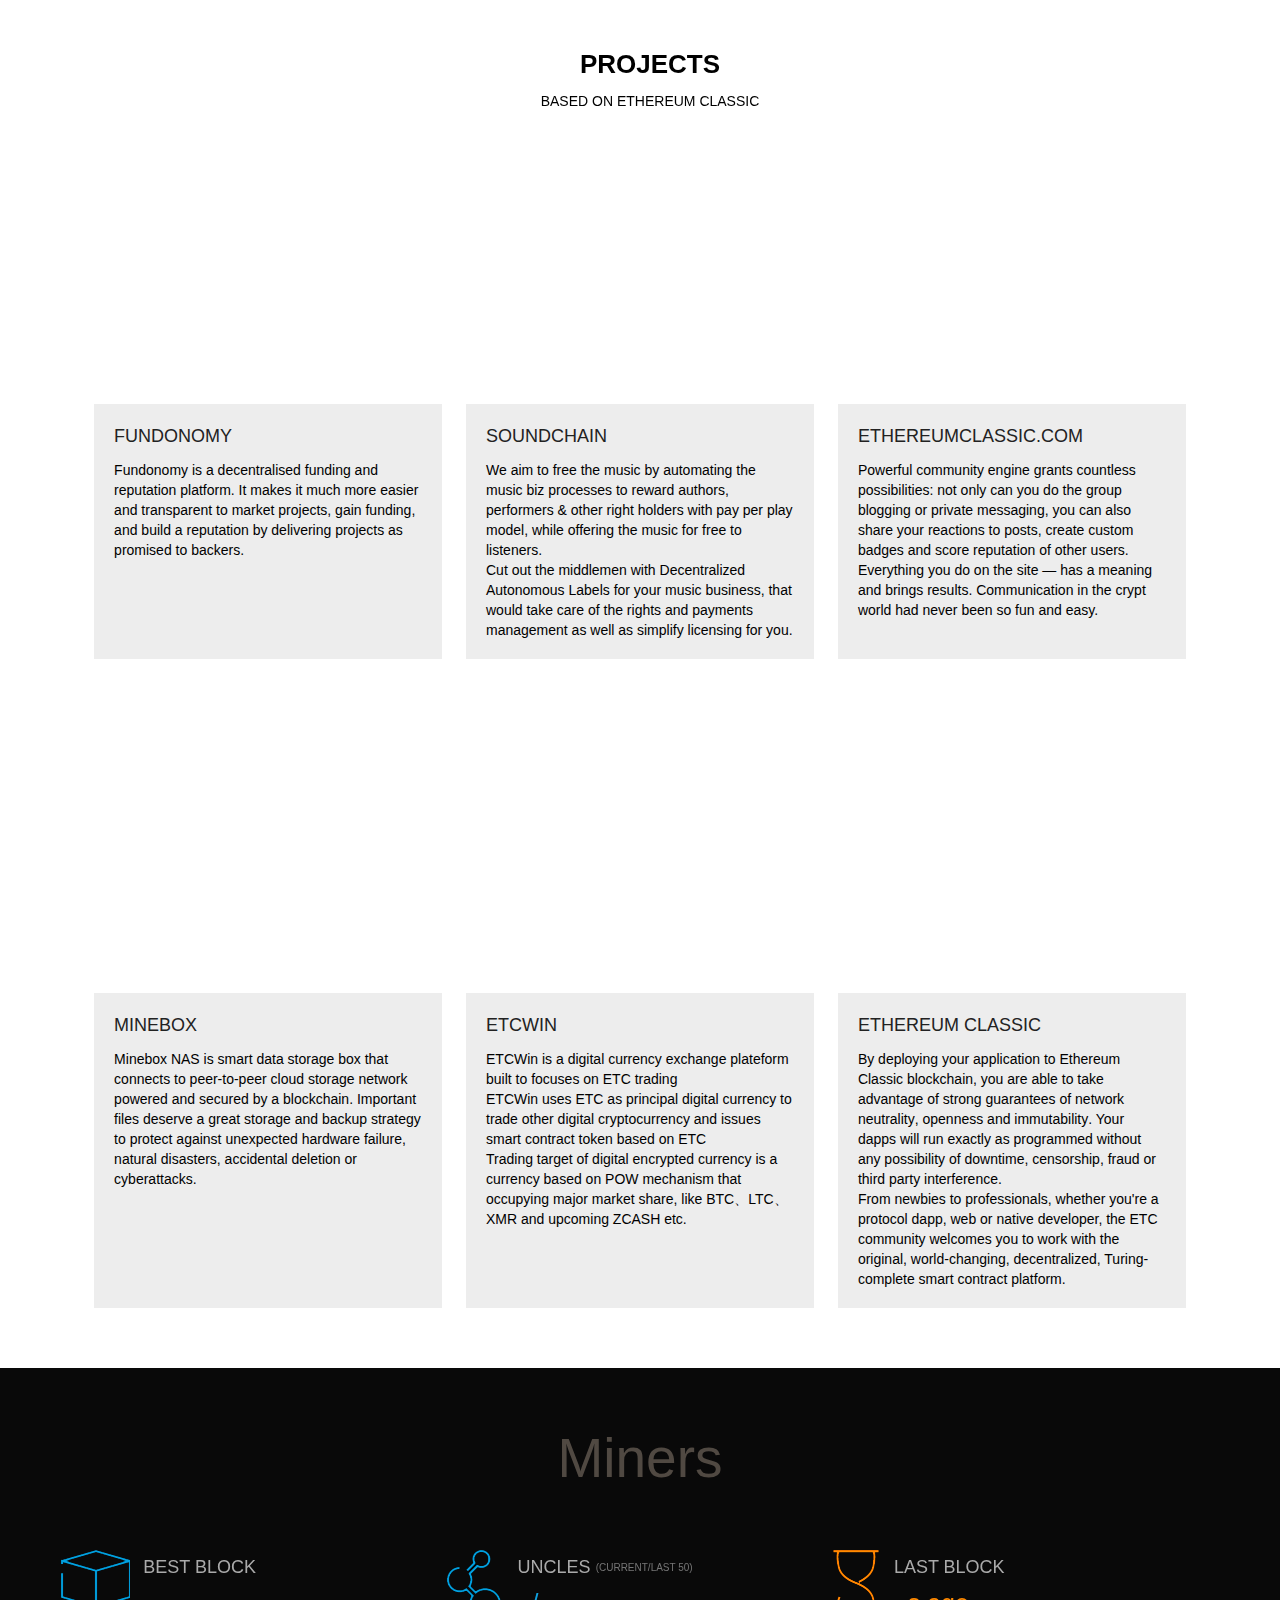
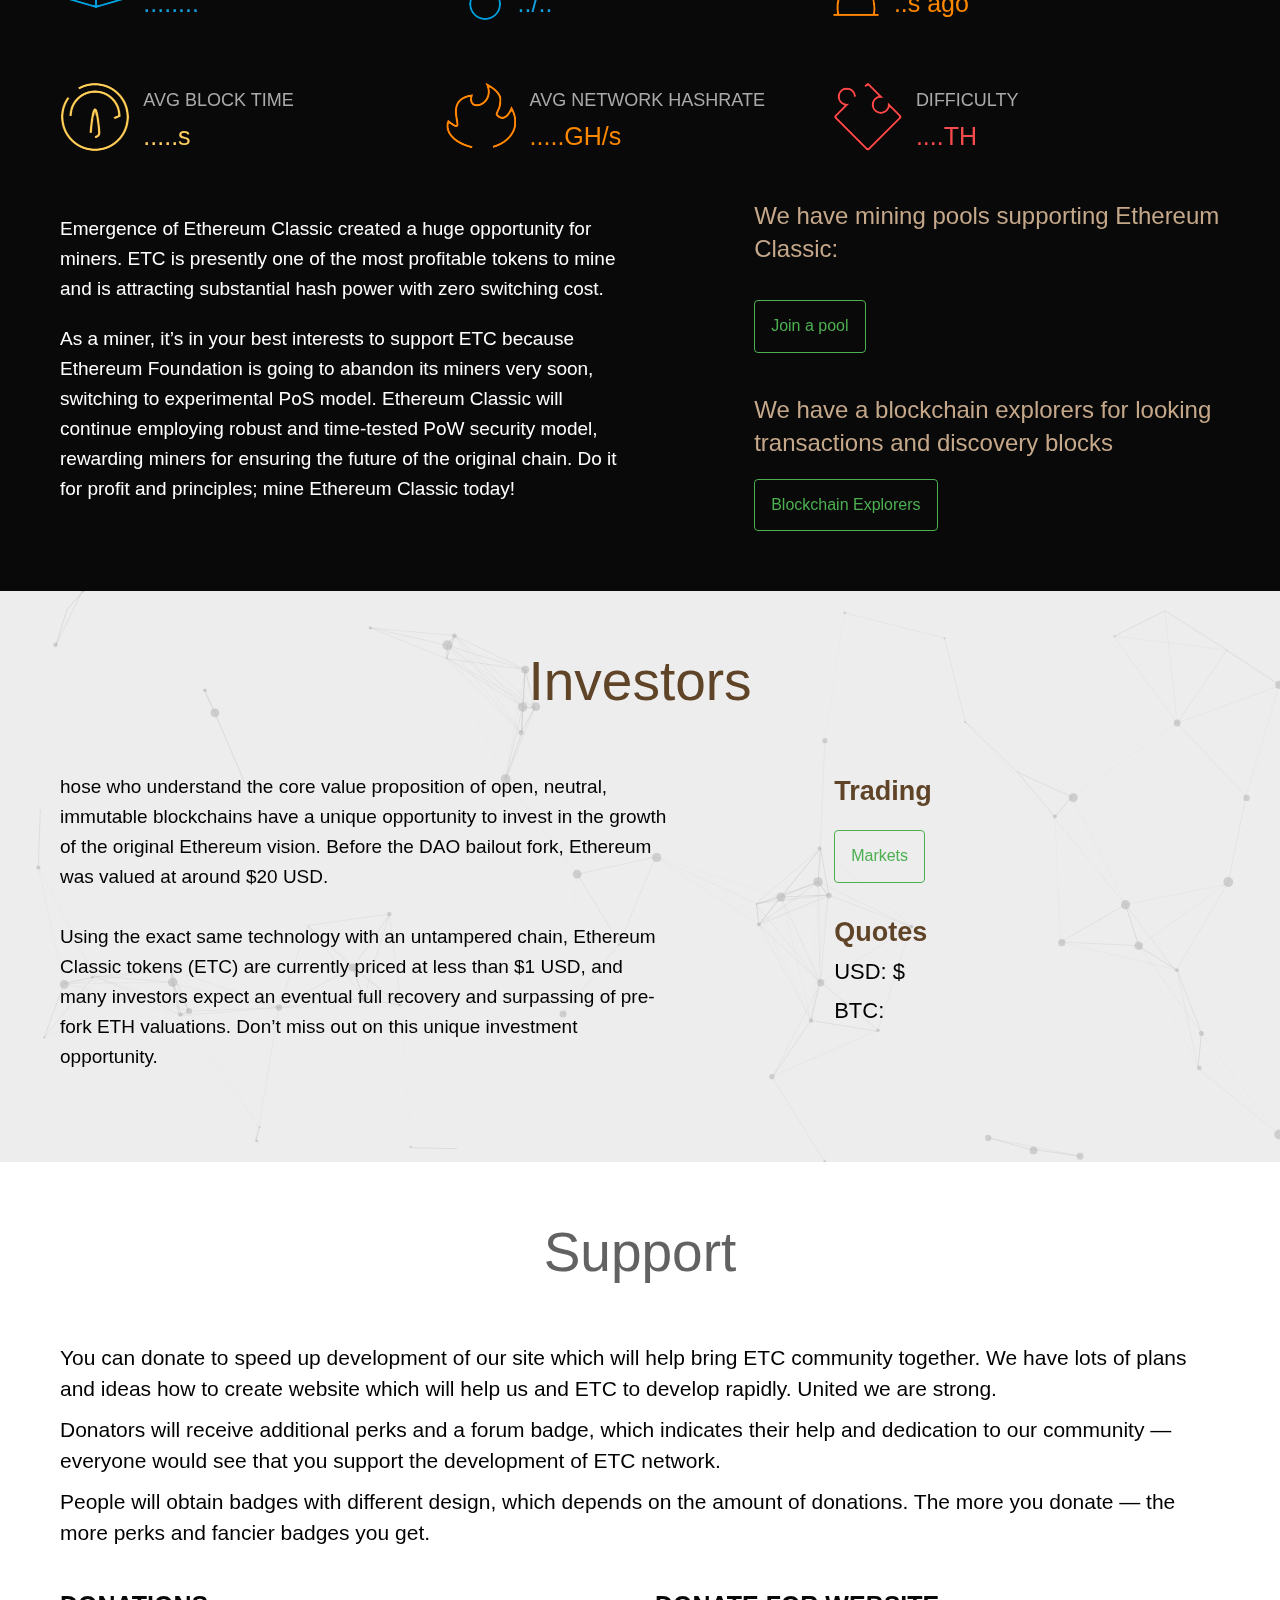
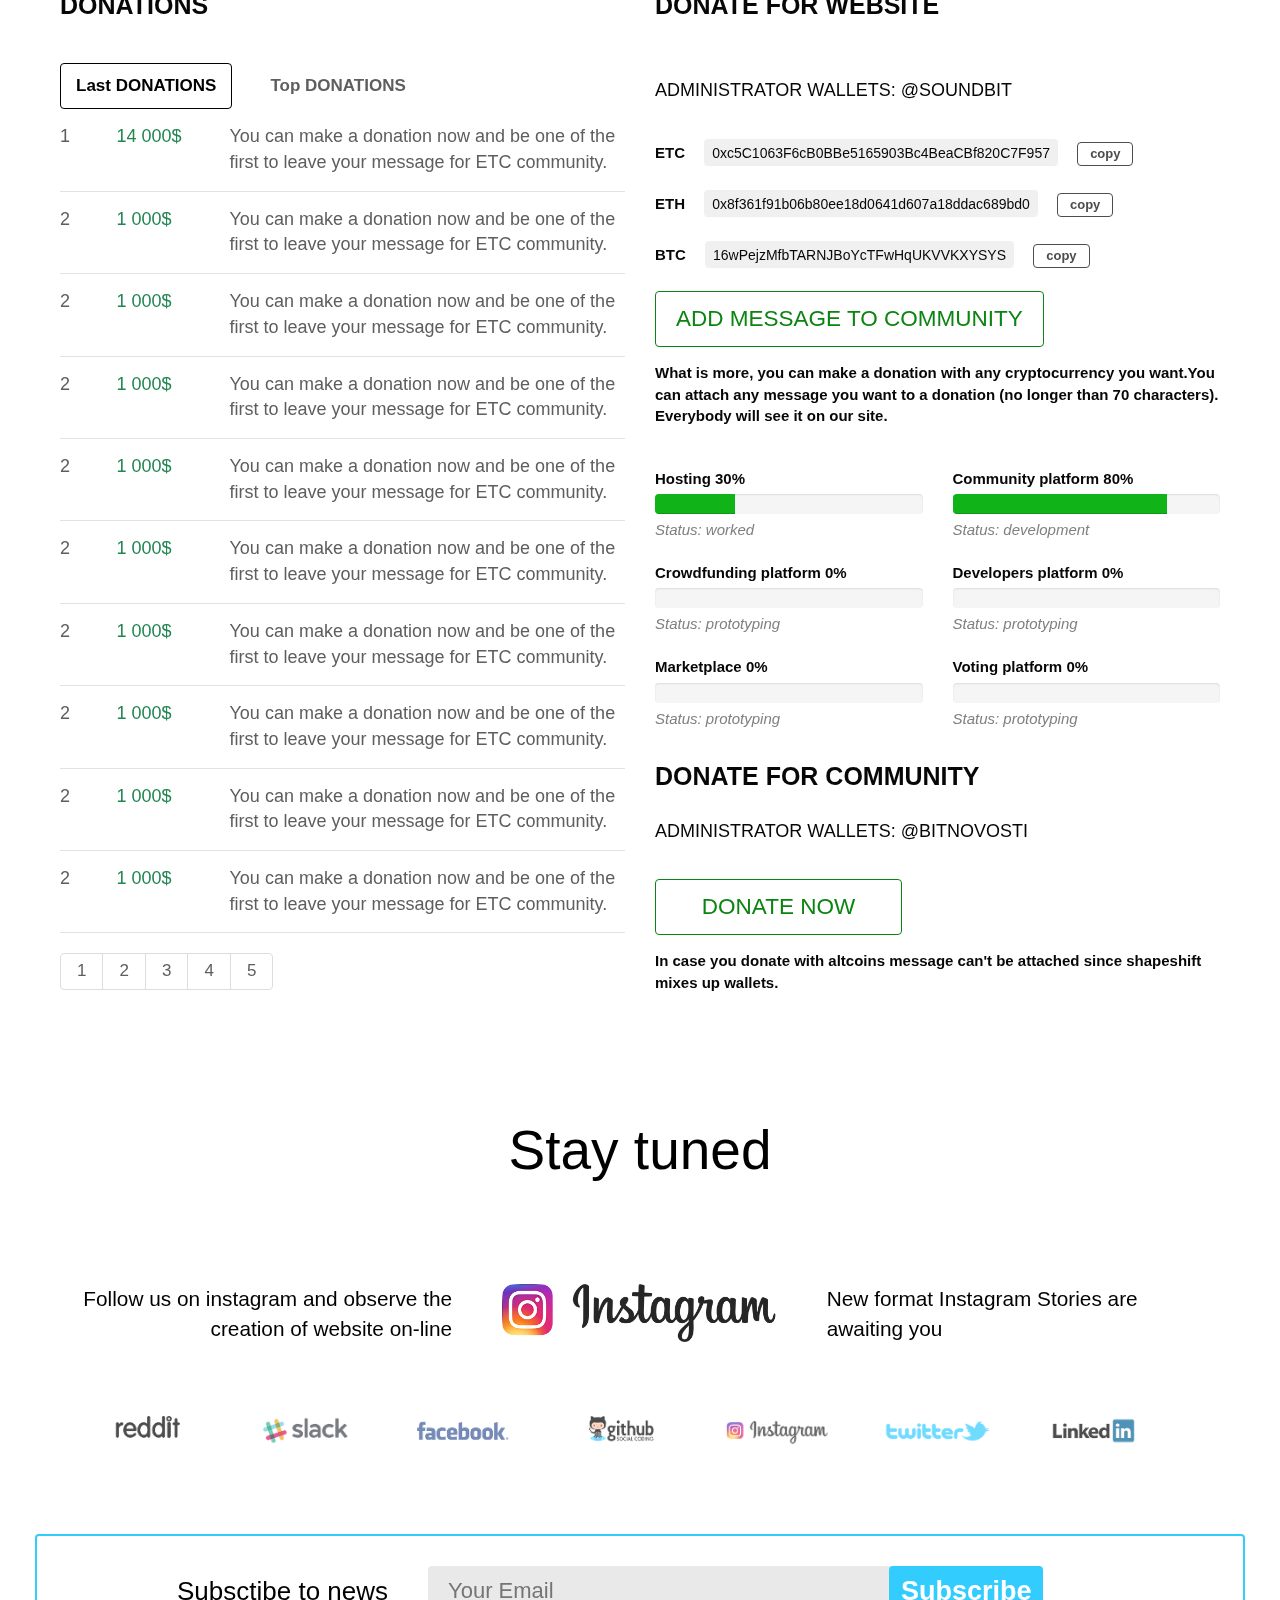
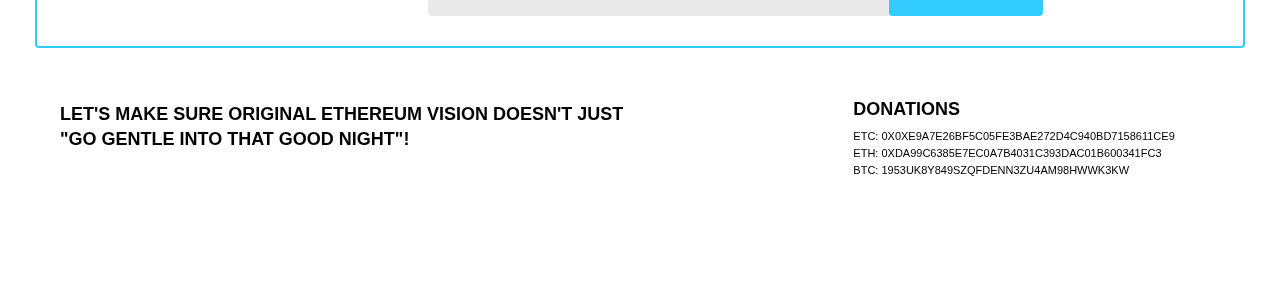
==== commit 3d5869a6: "фыв" ====
--- a/index.html
+++ b/index.html
@@ -293,62 +293,19 @@
                                 <div class="t417__descr t-descr t-descr_xxs" style="" field="descr">Ethereum Classic is a decentralized platform that runs smart contracts: applications that run exactly as programmed without any possibility of downtime, censorship, fraud or third party interference.
                                     <br>
                                     <br> Ethereum Classic is a continuation of the original <a href="https://ethereum.org/" style="color:#3cba3c !important;text-decoration: none;">Ethereum</a> blockchain - the classic 'unforked' version; free from external interference and subjective tampering of transactions.
+                                    <br>Fun fact. Everyone who had legacy ETH in your wallet pre-fork, now has an extra ‘bonus’: you have the same amount of classic ether (ETC) on the same address. <br><br> 
+
+Blockchain technology exists to serve the people, and this can only be achieved fairly and effectively if the the network is neutral to which transactions get processed. In the long run, only applications that run this way will be truly trustless, and we need the help of everyday users to grow the network and create demand for useful dapps.
                                     <br>
-                                    <br>
-
-
-
-                                    <strong>
-                                        <a href="https://ethereumclassic.github.io/blog/2016-07-11-manifesto/" style="color: rgb(60, 186, 60) !important;">
-                                        Crypto-Decentralist Manifesto
-                                        </a><br>
-                                    </strong>
-
-                                    <strong>
-                                        <a href="https://ethereumclassic.github.io/assets/ETC_Declaration_of_Independence.pdf" style="color: rgb(60, 186, 60) !important;">
-                                        DECLARATION OF INDEPENDENCE
-                                        </a><br>
-                                    </strong>
-
-                                    <strong>
-                                        <a href="https://ethereumclassic.github.io/assets/Ethereum_Classic_-_The_New_Original_Innovator.pdf" style="color: rgb(60, 186, 60) !important;">
-                                        Products &amp; Services Roadmap
-                                        </a><br>
-                                    </strong>
-
-                                    <strong>
-                                        <a href="http://us14.campaign-archive1.com/home/?u=1e7b1574ce5b6f380df5f8510&amp;id=16de44cd42" style="color: rgb(60, 186, 60) !important;">
-                                        Ethereum Classic Newsletter
-                                        </a><br>
-                                    </strong>
-
-                                    <strong>
-                                        <a href="https://www.reddit.com/r/EthereumClassic/comments/5cm582/monetary_policy_update/" style="color: rgb(60, 186, 60) !important;">
-                                        Monetary Policy Workshop
-                                        </a><br>
-                                    </strong>
-
-                                    <strong>
-                                        <a href="https://steemit.com/@cseberino" style="color: rgb(60, 186, 60) !important;">
-                                        ETC Education Initiative
-                                        </a><br>
-                                    </strong>
-
-                                </div>
-                            </div>
-
-                            <div class="replay-block">
-                                <div class="replay">
-                                    <p><span>How Safely Split your Ether to Avoid Replay Attack</span></p>
-                                    <div class="replay-icon"></div>
-                                    <button type="button" class="btn splitter-contract-btn">Use the splitter contract
-                                        <ul>
-                                            <li><a href="//archive.is/3LdCR" target="_blank">Manually</a></li>
-                                            <li><a href="//split.codetract.io/" target="_blank">Codetract</a></li>
-                                        </ul>
-                                    </button>
-                                </div>
-                            </div>
+
+
+
+                                    
+
+                                </div>
+                            </div>
+
+
                         </div>
                         <div class="t417__col t-col t-col_4">
                             <div class="t417__content">
@@ -400,6 +357,70 @@
                                 </div> -->
                             </div>
                         </div>
+
+                            
+                        <div class="clearfix"></div>
+
+                        <div class="t417__col t-col t-col_4">
+                            <div class="replay-block">
+                                <div class="replay">
+                                    <div class="replay-icon"></div><p><span>Split your Ether and avoid Replay Attack</span></p>
+                                    
+                                    <button type="button" class="btn splitter-contract-btn">Use the splitter contract
+                                        <ul>
+                                            <li><a href="//archive.is/3LdCR" target="_blank">Manually</a></li>
+                                            <li><a href="//split.codetract.io/" target="_blank">Codetract</a></li>
+                                        </ul>
+                                    </button>
+                                </div>
+                            </div>
+                        </div>
+                        <div class="t417__col t-col t-col_4">
+                            <div class="replay-block second-level">
+                                <div class="replay">
+                                    <div class="replay-icon"></div><p><span>Crypto-Decentralist Manifesto</span></p>
+                                    
+                                    <button type="button" onclick="location.href='https://ethereumclassic.github.io/blog/2016-07-11-manifesto/'" class="btn splitter-contract-btn">Document</button>
+                                </div>
+                            </div>
+                        </div>
+                        <div class="t417__col t-col t-col_4">
+                            <div class="replay-block second-level">
+                                <div class="replay">
+                                    <div class="replay-icon"></div><p><span>Declaration Of Independence</span></p>
+                                    
+                                    <button type="button" onclick="location.href='https://ethereumclassic.github.io/assets/ETC_Declaration_of_Independence.pdf'" class="btn splitter-contract-btn">Document</button>
+                                </div>
+                            </div>
+                        </div>
+                        <div class="t417__col t-col t-col_4">
+                            <div class="replay-block second-level">
+                                <div class="replay">
+                                    <div class="replay-icon"></div><p><span>Products &amp; Services Roadmap</span></p>
+                                    
+                                    <button type="button" onclick="location.href='https://ethereumclassic.github.io/assets/Ethereum_Classic_-_The_New_Original_Innovator.pdf'" class="btn splitter-contract-btn">Document</button>
+                                </div>
+                            </div>
+                        </div>
+                        <div class="t417__col t-col t-col_4">
+                            <div class="replay-block second-level">
+                                <div class="replay">
+                                    <div class="replay-icon"></div><p><span>Monetary <br>Policy Workshop</span></p>
+                                    
+                                    <button type="button" onclick="location.href='https://www.reddit.com/r/EthereumClassic/comments/5cm582/monetary_policy_update/'" class="btn splitter-contract-btn">Discussions</button>
+                                </div>
+                            </div>
+                        </div>
+                        <div class="t417__col t-col t-col_4">
+                            <div class="replay-block second-level">
+                                <div class="replay">
+                                    <div class="replay-icon"></div><p><span>ETC <br>Education Initiative</span></p>
+                                    
+                                    <button type="button" onclick="location.href='https://steemit.com/@cseberino'" class="btn splitter-contract-btn">Discussions</button>
+                                </div>
+                            </div>
+                        </div>
+
                     </div>
                 </div>
             </div>
@@ -475,7 +496,8 @@
         <div class="container-fluid">
             <div class="section__content">
                 <div class="incontainer">
-                    <h2>Features</h2>
+                    <h2>Features <br><span style="    font-size: 22px;">Coming soon...</span></h2>
+
 
                     <div class="row">
                         <div class="col-md-6">
@@ -1938,10 +1960,15 @@
                         <div class="col-md-6">
                             <div class="support__right">
 								
-                                <h3>DONATE FOR WEBSITE <br><p style="font-weight: 400; font-size: 18px; text-transform: uppercase;">administrator wallets: <a href="http://community.ethereumclassic.com/profile/soundbit">@soundbit</a></p></h3>
+                                <h3>DONATE FOR WEBSITE <br><p style="font-weight: 400; font-size: 18px; text-transform: uppercase; margin-top: 30px; margin-bottom: -30px;">administrator wallets: <a href="http://community.ethereumclassic.com/profile/soundbit">@soundbit</a></p></h3>
                                 <p>ETC <span>0xc5C1063F6cB0BBe5165903Bc4BeaCBf820C7F957</span> <button data-clipboard-text="0xc5C1063F6cB0BBe5165903Bc4BeaCBf820C7F957" style='height:24px;padding-top:2px' type="button" class="btn get-goods">copy</button></p>
                                 <p>ETH <span>0x8f361f91b06b80ee18d0641d607a18ddac689bd0</span> <button data-clipboard-text="0x8f361f91b06b80ee18d0641d607a18ddac689bd0" style='height:24px;padding-top:2px' type="button" class="btn get-goods">copy</button></p>
                                 <p>BTC <span>16wPejzMfbTARNJBoYcTFwHqUKVVKXYSYS</span> <button data-clipboard-text="16wPejzMfbTARNJBoYcTFwHqUKVVKXYSYS" style='height:24px;padding-top:2px' type="button" class="btn get-goods">copy</button></p>
+
+
+                                <input type=button class='btn navbar-btn login-btn' style='float:none;font-size:1.5em; margin-top: 0px; width: auto; padding: 0px 20px;' onclick="location.href='/donate.html'" value="ADD MESSAGE TO COMMUNITY">
+
+
                                 <script src="https://cdnjs.cloudflare.com/ajax/libs/clipboard.js/1.5.12/clipboard.min.js"></script>
 								<Script>
 								var clipboard = new Clipboard('.support__right button');
@@ -2023,8 +2050,8 @@
 								<Br>
 								</div>
 																</div>
-								<h3 style='margin-bottom:10px'>DONATE FOR COMMUNITY <br><p style="font-weight: 400; font-size: 18px; text-transform: uppercase;">administrator wallets: <a href="http://community.ethereumclassic.com/profile/bitnovosti">@bitnovosti</a></p></h3>
-								<input type=button class='btn navbar-btn login-btn' style='float:none;font-size:1.5em' onclick="location.href='https://shapeshift.io/shifty.html?destination=0xe9a7e26bf5c05fe3bae272d4c940bd7158611ce9&output=ETC&apiKey=eb11abbe6b66e04335305a6bb5a7e614b30e3251380445653f811b068f500bea74edaade30bcf23b99bac4bcfb9e9a4fa0c0d11ba98f024769e7607afcac038f'" value="DONATE NOW"> <Br> 
+								<h3 style='margin-bottom:10px'>DONATE FOR COMMUNITY <br><p style="font-weight: 400; font-size: 18px;  margin-top: 0px;     text-transform: uppercase;">administrator wallets: <a href="http://community.ethereumclassic.com/profile/bitnovosti">@bitnovosti</a></p></h3>
+								<input type=button class='btn navbar-btn login-btn' style='float:none;font-size:1.5em; margin-top: 0px;' onclick="location.href='https://shapeshift.io/shifty.html?destination=0xe9a7e26bf5c05fe3bae272d4c940bd7158611ce9&output=ETC&apiKey=eb11abbe6b66e04335305a6bb5a7e614b30e3251380445653f811b068f500bea74edaade30bcf23b99bac4bcfb9e9a4fa0c0d11ba98f024769e7607afcac038f'" value="DONATE NOW"> <Br> 
 									In case you donate with altcoins message can't be attached since shapeshift mixes up wallets.
 							
 								
--- a/css/styles.css
+++ b/css/styles.css
@@ -777,7 +777,6 @@
 .replay-block {
   float: left;
   width: 100%;
-  max-width: 325px;
   }
 
 .features {
@@ -3581,7 +3580,7 @@
     margin-left: auto;
     margin-right: auto;
     width: 100%;
-    max-width: 1200px;
+    max-width: 1335px;
     padding: 0;
 }
 
@@ -3609,10 +3608,11 @@
 
 
 #rec9564805 .t-col {
-    display: inline;
-    float: left;
     width: 33%;
     padding: 0px 25px;
+    vertical-align: top;
+    float: none;
+    display: inline-block;
 }
 
 #rec9564805 .t417__wrapper {
@@ -3700,6 +3700,7 @@
 #news .t-heading {
     font-weight: 600;
     color: #000000;
+    text-transform: uppercase;
 }
 
 #news .t-descr_xs {
@@ -4364,4 +4365,26 @@
 .breeze_quotes {
   font-size: 22px;
   color:#000;
+}
+
+.replay-block button {
+    width: 100%;
+  max-width: none;
+  text-align: center;
+}
+
+.replay-icon {
+  position: initial;
+  top: 0;
+  left: 0;
+  float: left;
+  margin-right: 30px;
+  margin-top: 4px;
+}
+
+.replay p { margin-top: 0px; margin-bottom: 25px; }
+
+
+#rec9564805 .t-col.t-col_4 {
+  max-width: none;
 }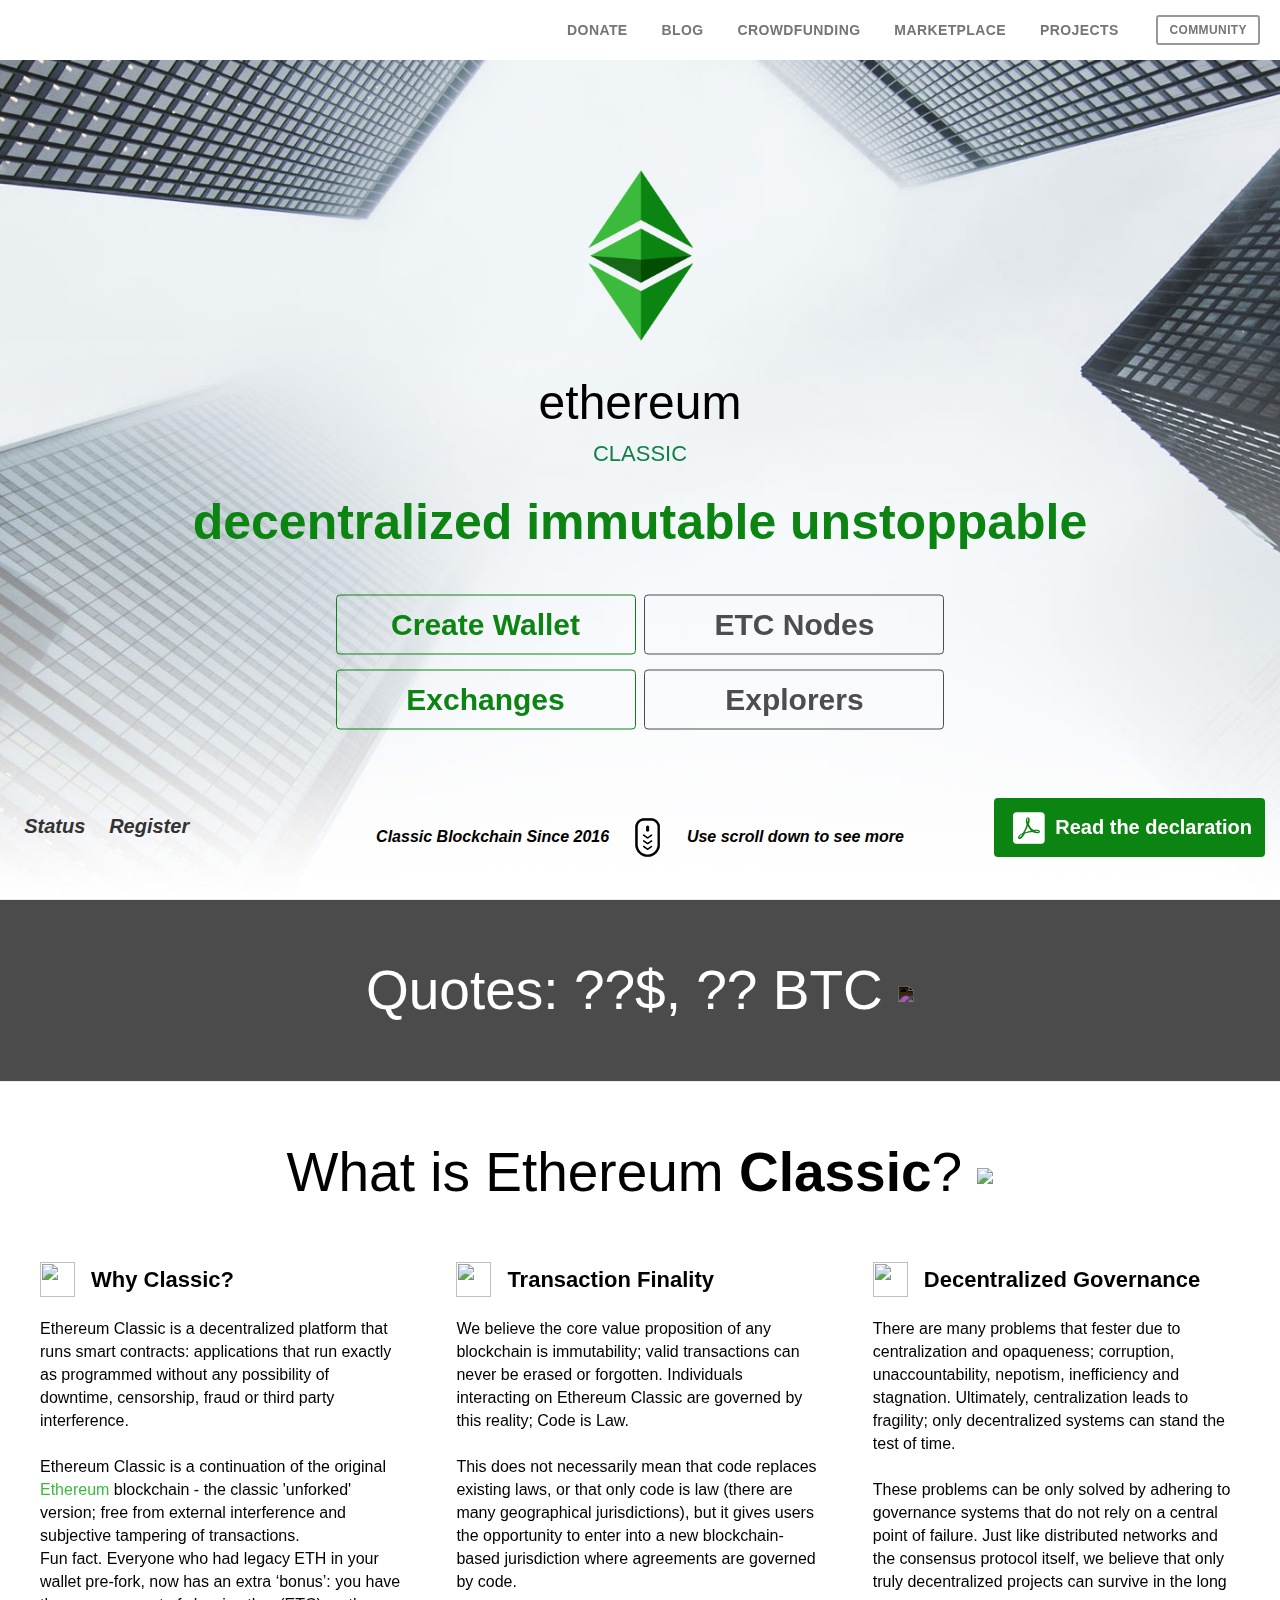
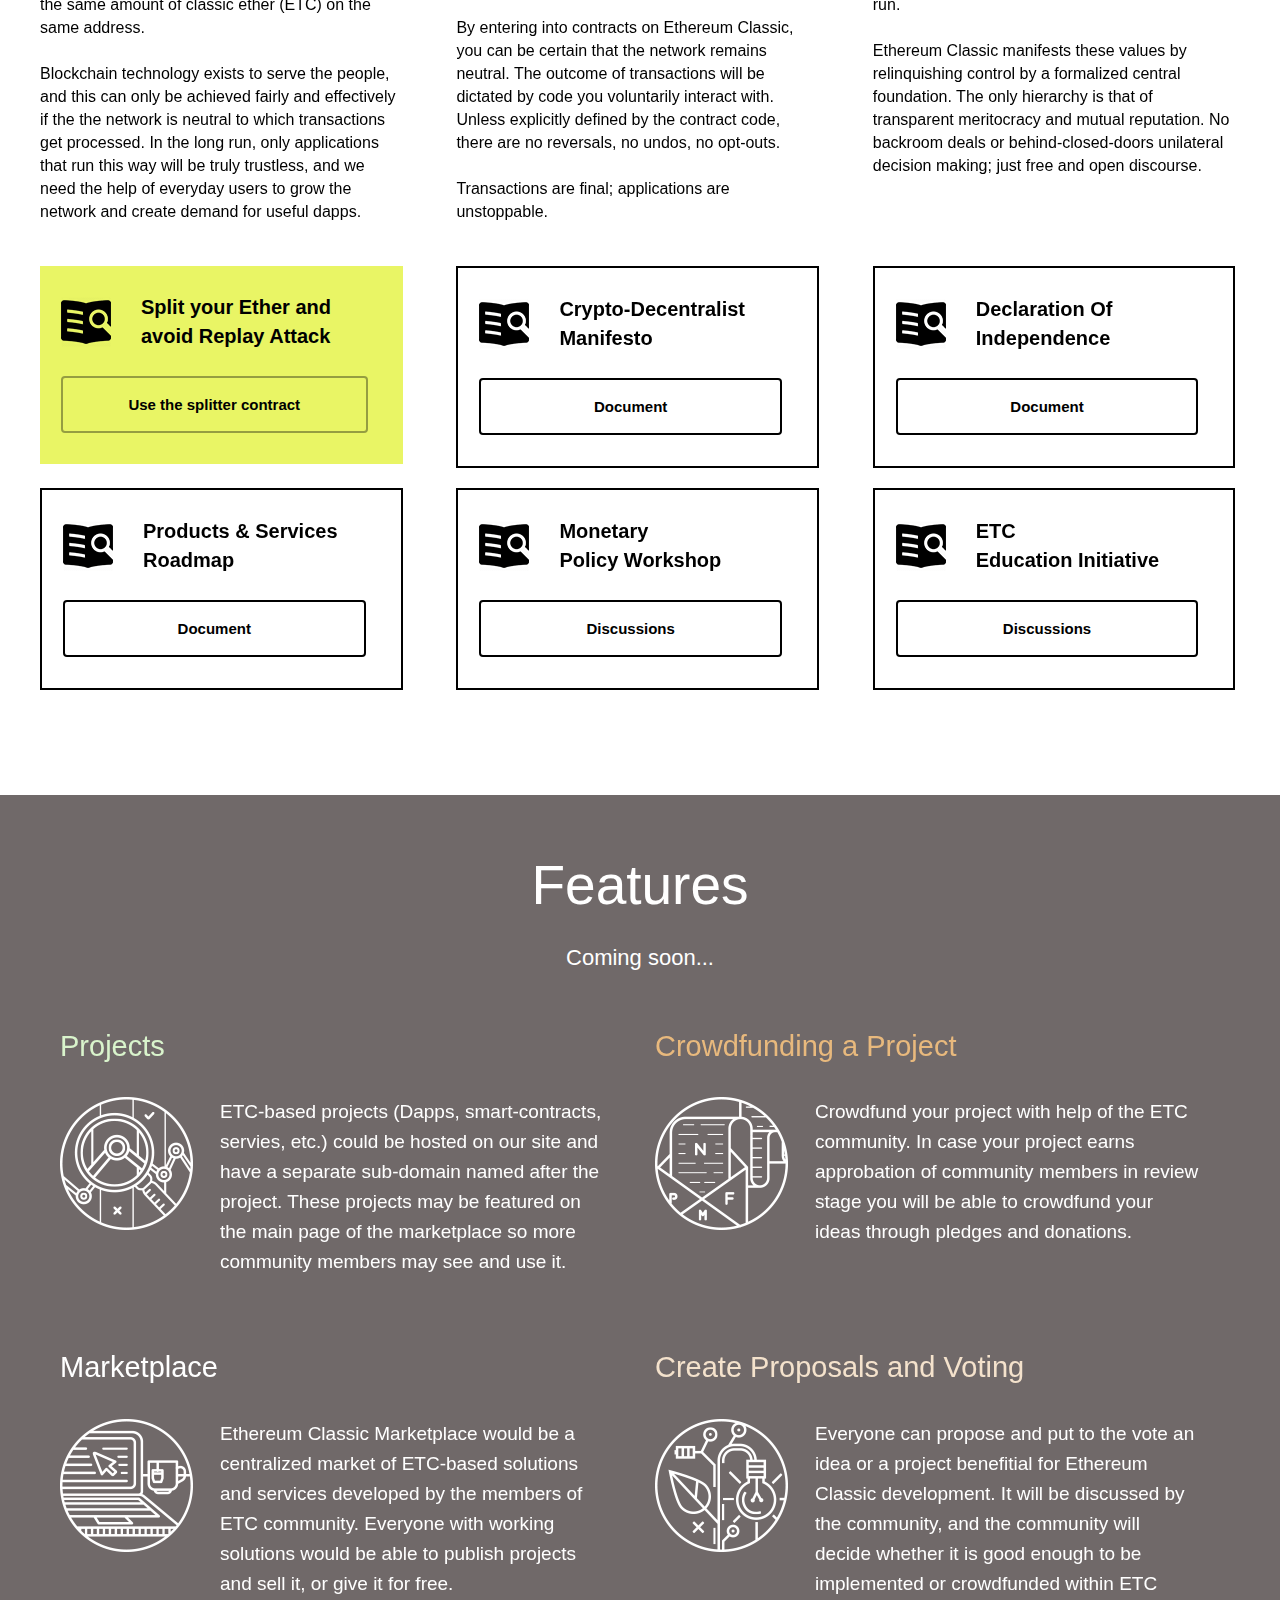
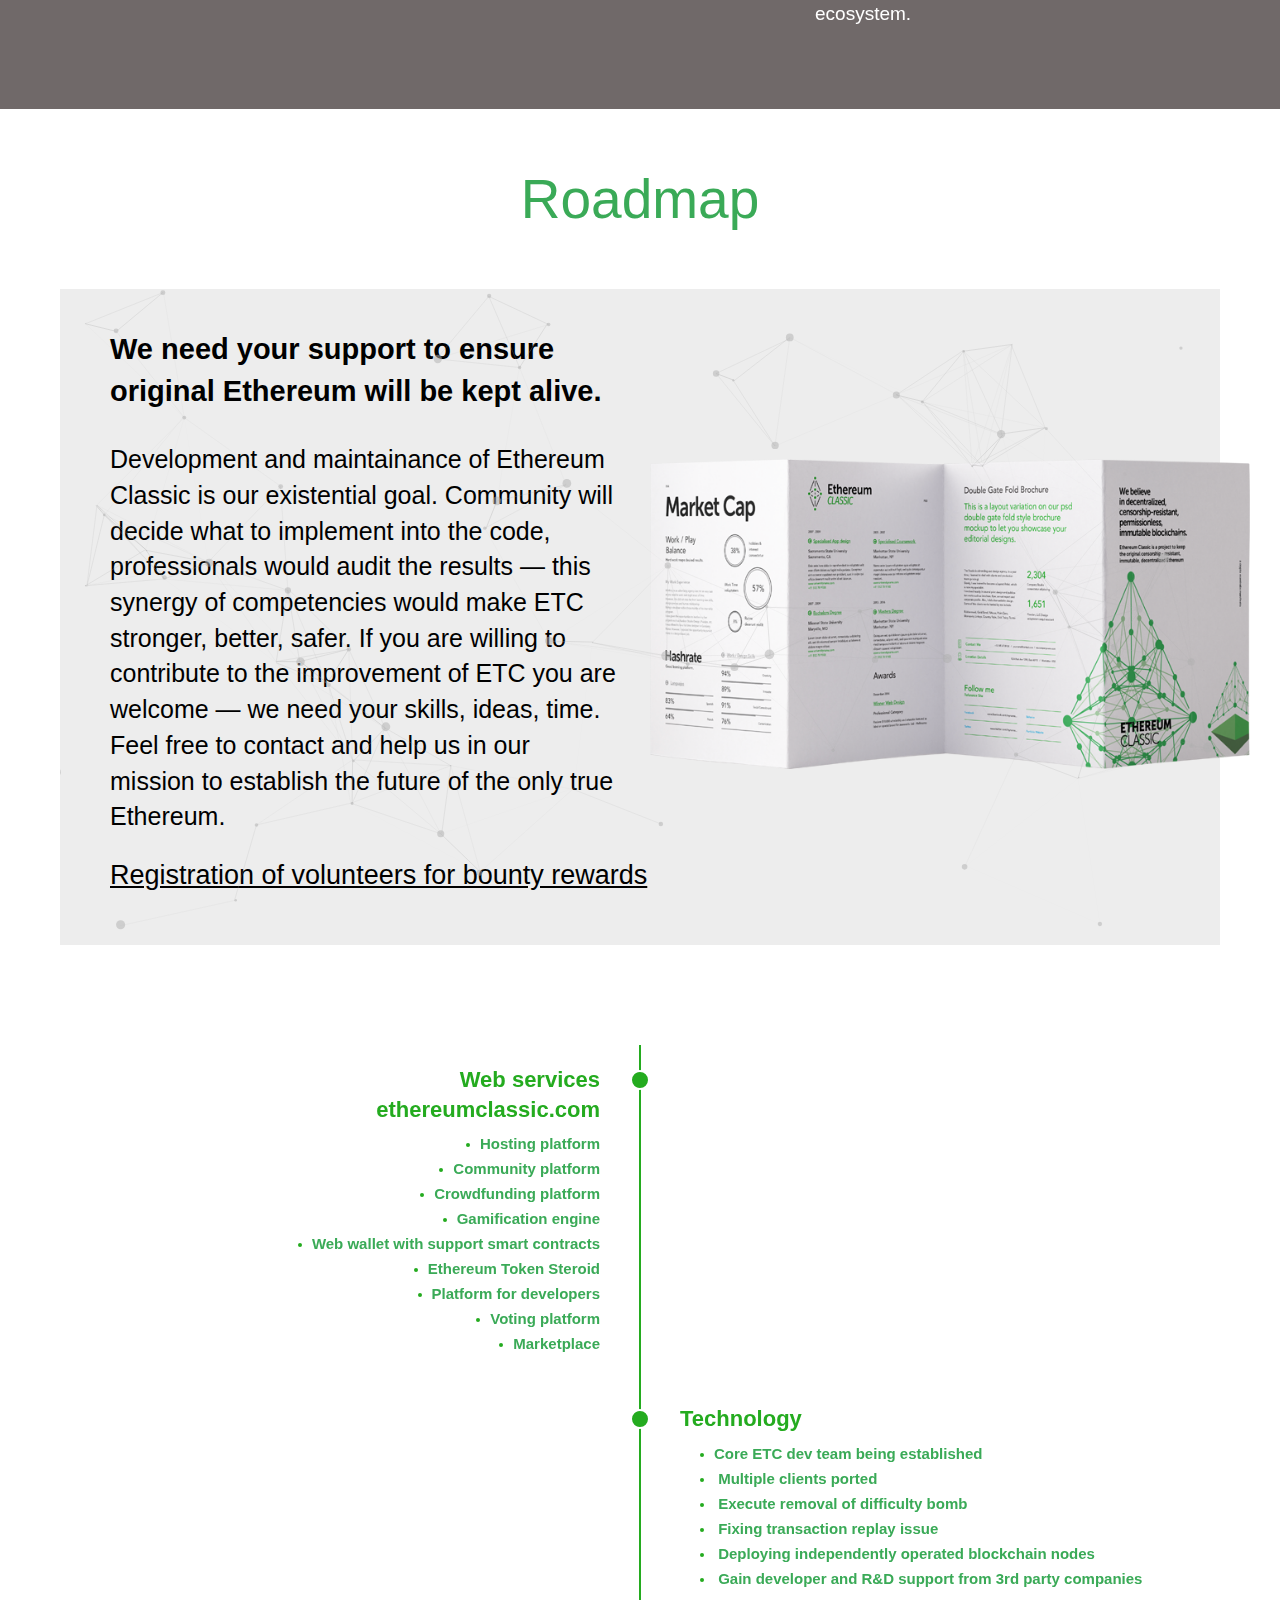
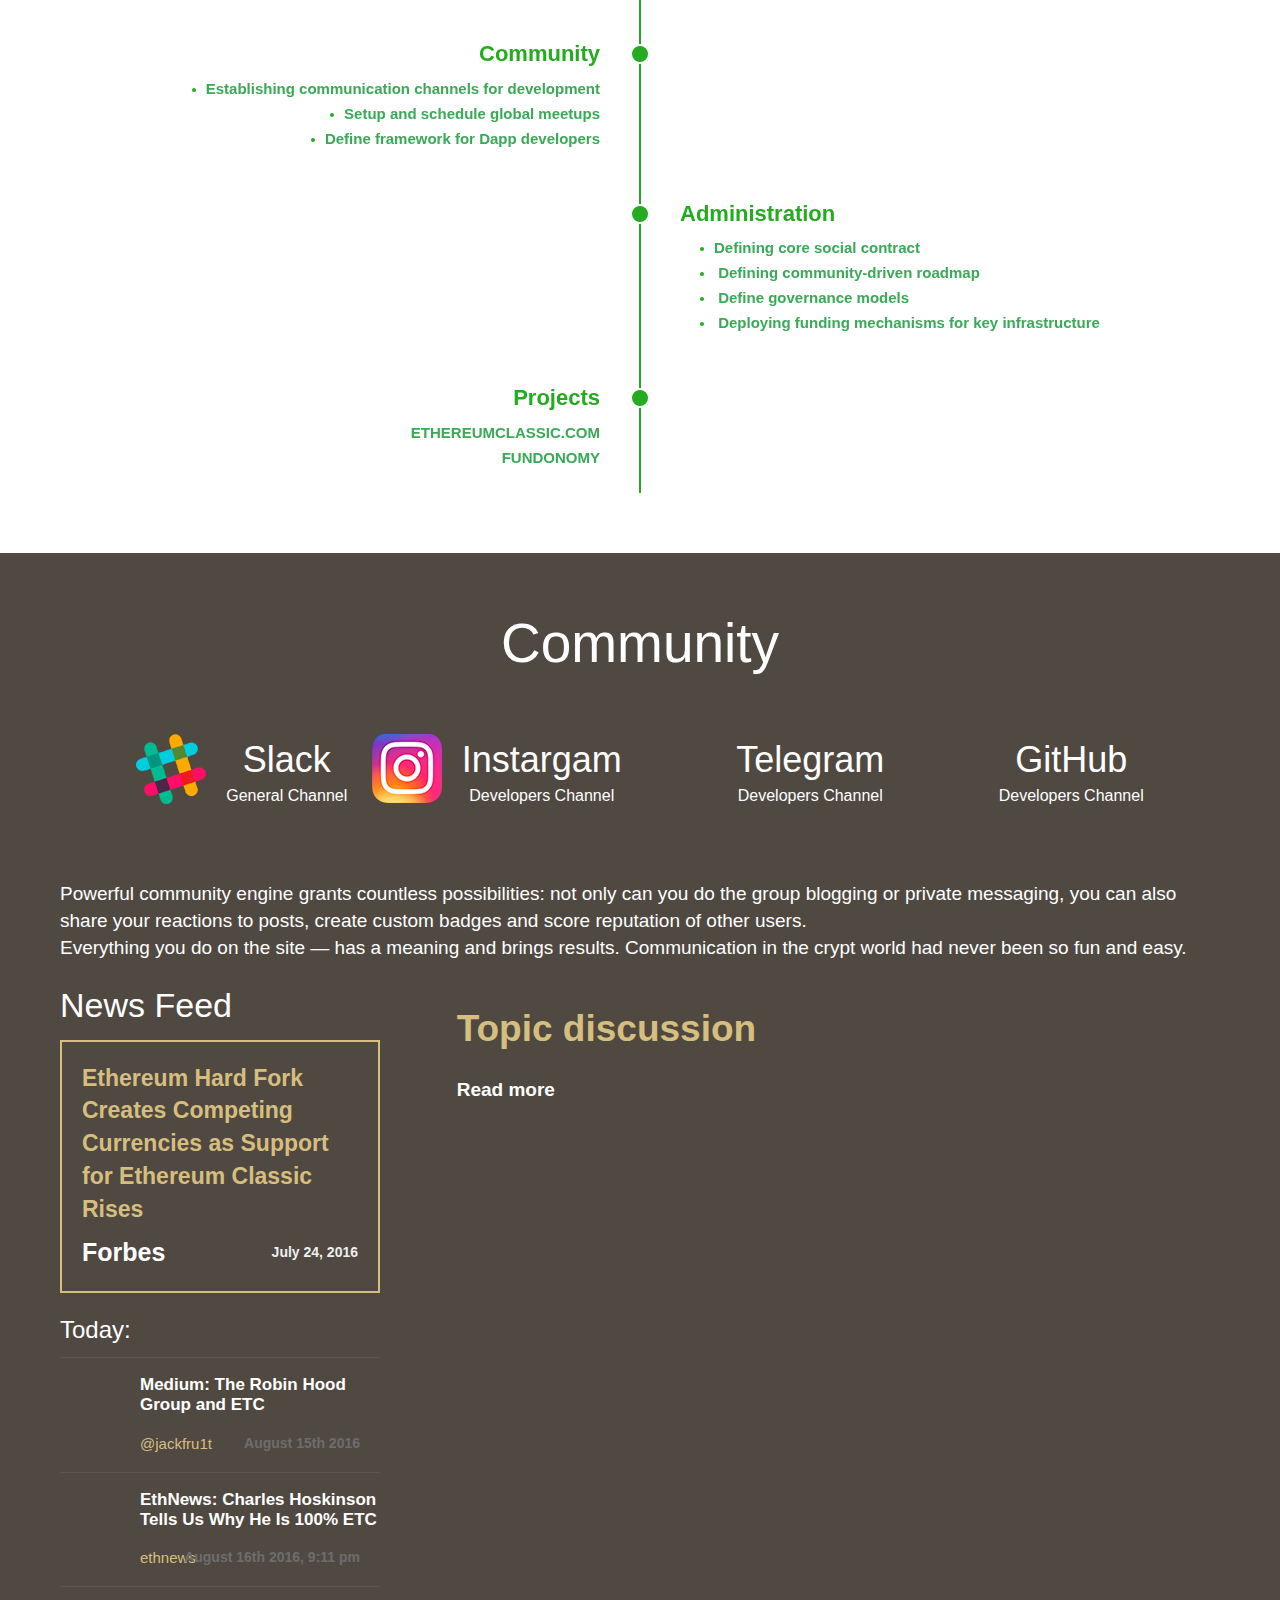
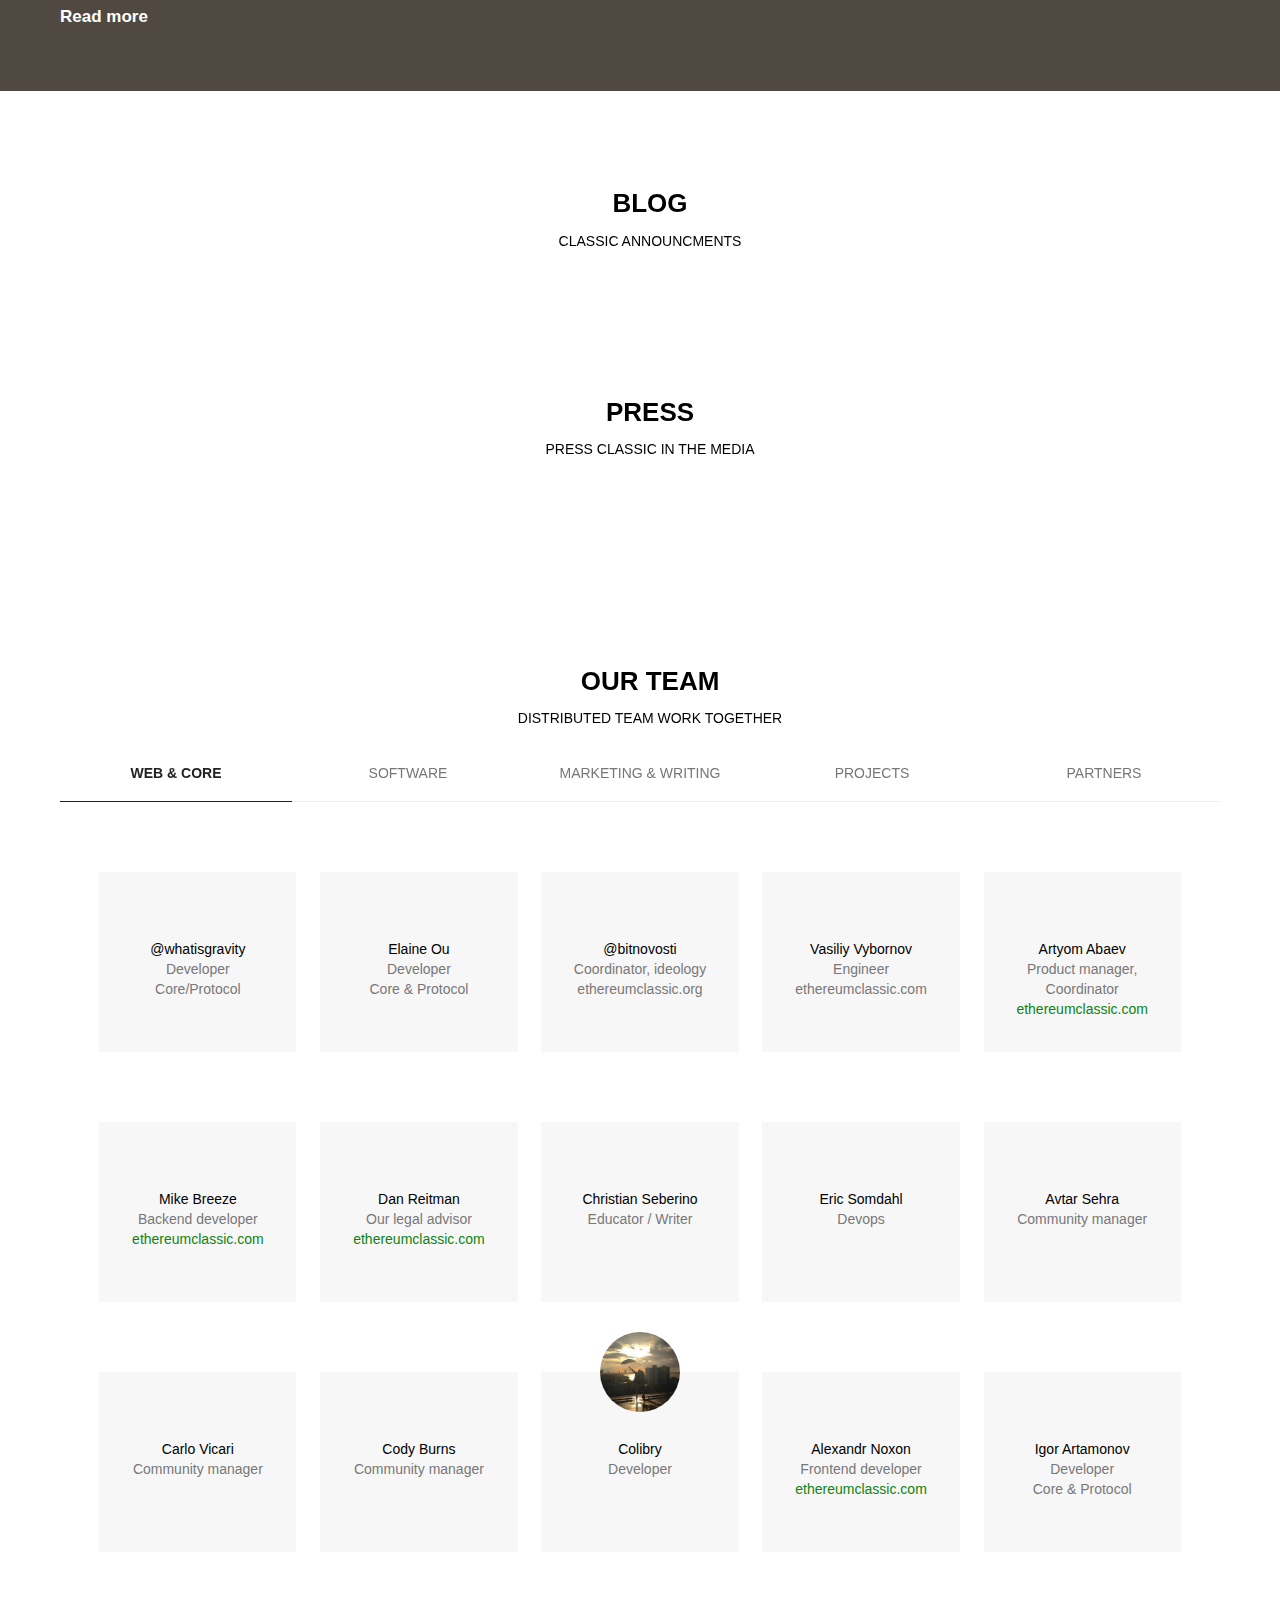
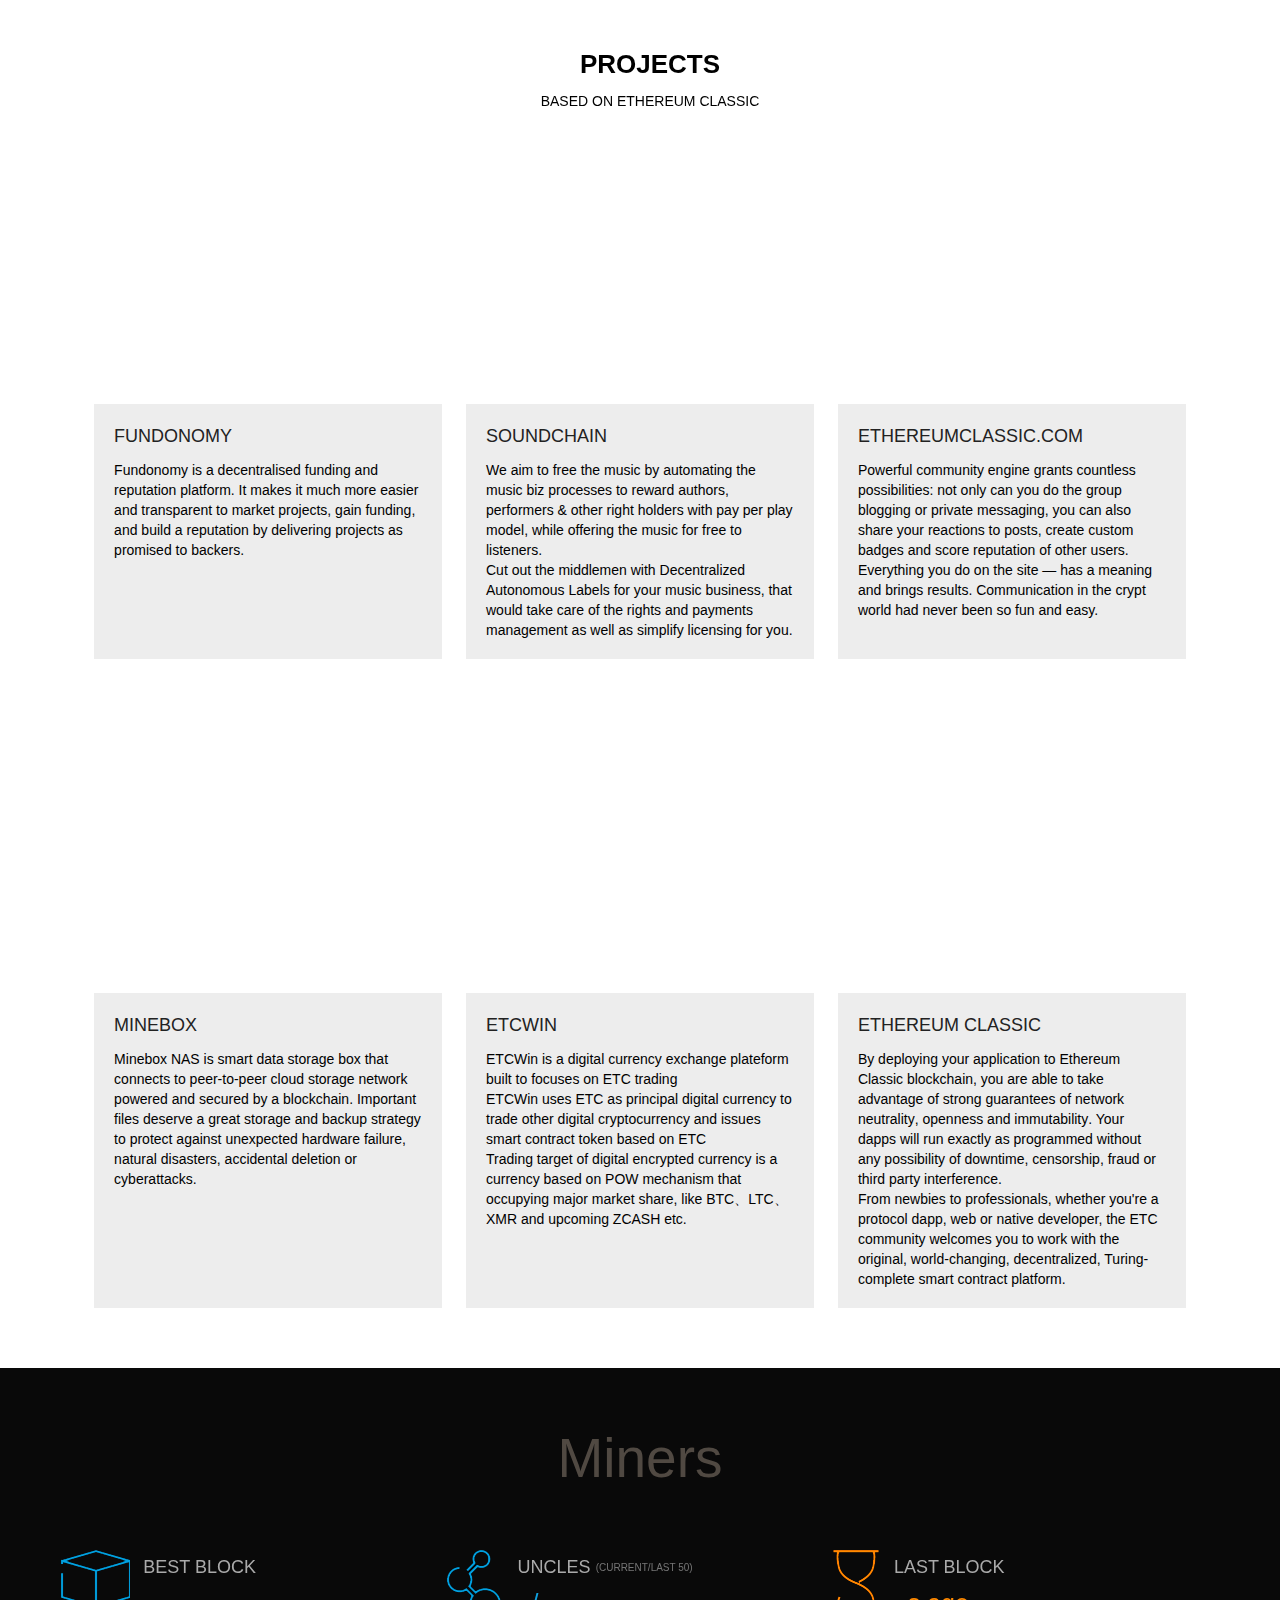
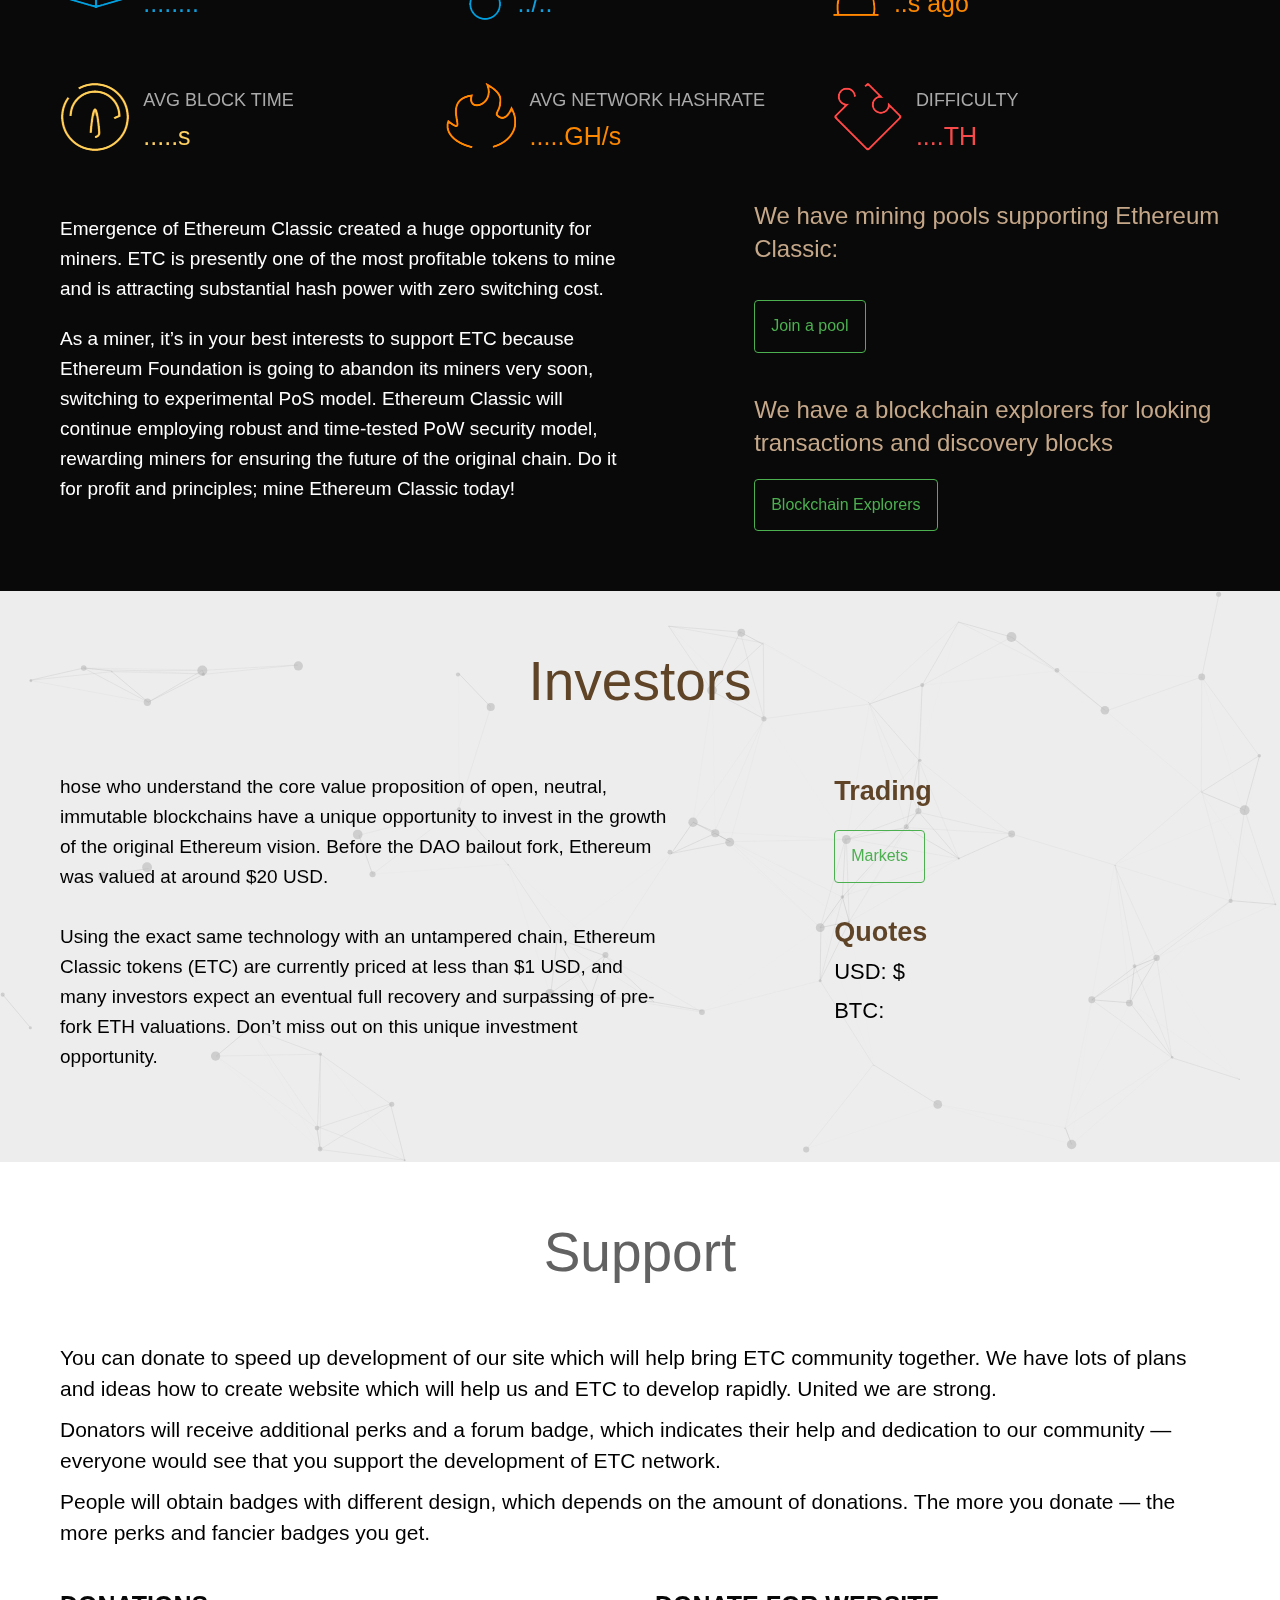
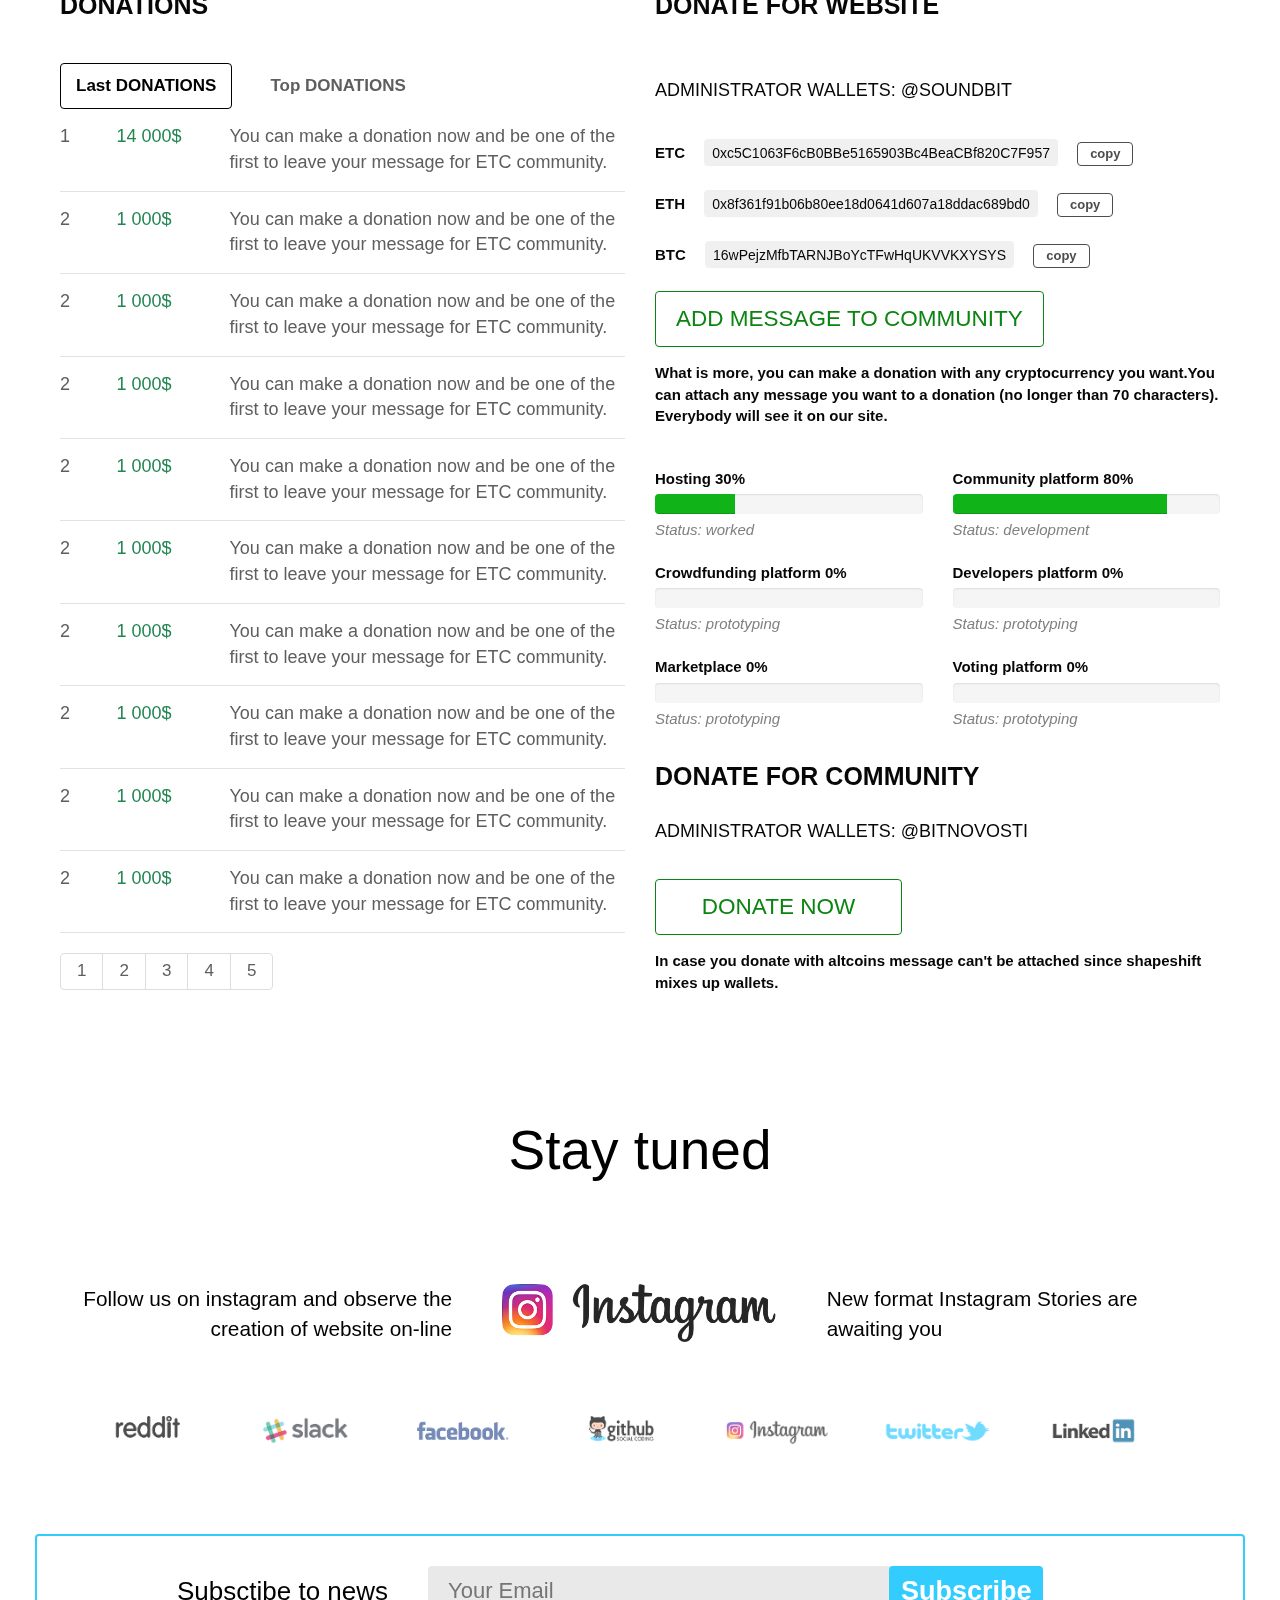
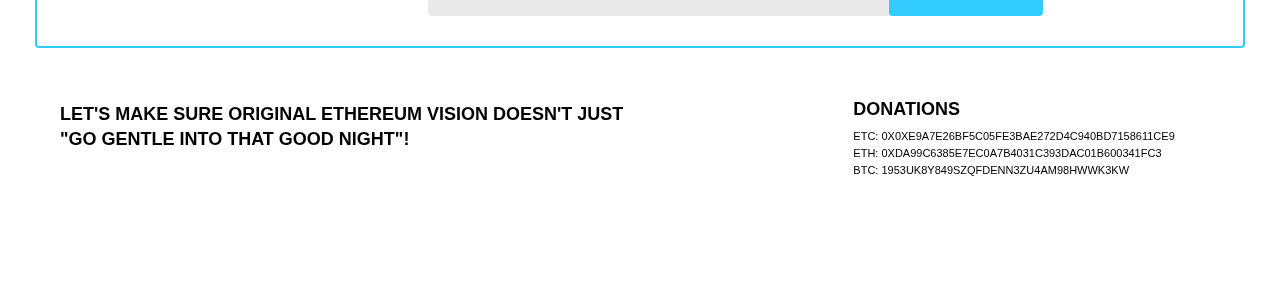
==== commit 480d5932: "sad" ====
--- a/index.html
+++ b/index.html
@@ -23,15 +23,14 @@
     <div class="lnd-navbar">
         <div class="lnd-header"><img src="http://ethclassic.tech/img/logo_icon_small.png" alt=""></div>
         <ul class="lnd-menu">
+            <li><a href="JavaScript://" onclick="donate()">Donate</a></li>
             <li><a href="//blog.ethereumclassic.com">Blog</a></li>
+            <li><a href="#">Crowdfunding</a></li>
             <li><a href="#">Marketplace</a></li>
-            <li><a href="#">Crowdfunding</a></li>
-            <li><a href="#">Community</a></li>
-            <li><a href="#">Metrics</a></li>
-            <li><a href="#">Developers</a></li>
+            <li><a href="#">Projects</a></li>
             <li><h6><a href="http://changelog.ethereumclassic.com/"></a><h6></li>
             <li class="dropdown">
-                <a href="#">Navigation</a>
+                <a href="#">Community</a>
                 <ul>
                     <li><a href="http://community.ethereumclassic.com/index.php?p=/activity">Activity</a></li>
                     <li><a href="http://community.ethereumclassic.com/messages/all">Conversations</a></li>
@@ -2206,6 +2205,35 @@
             </div><!-- /.container-fluid -->
         </footer>
     </section><!--pagefooter--> <!-- jQuery (necessary for Bootstrap's JavaScript plugins) -->
+
+
+
+<div id="donate">
+    <div class="dnt-fader">
+        <div class="dnt-body">
+        <h3>Donate</h3>
+            <div class="col-1-2">
+                <p>You can donate to speed up development of our site which will help bring ETC community together. We have lots of plans and ideas how to create website which will help us and ETC to develop rapidly. United we are strong</p>
+
+                <p>ETC <span>0xc5C1063F6cB0BBe5165903Bc4BeaCBf820C7F957</span> <button data-clipboard-text="0xc5C1063F6cB0BBe5165903Bc4BeaCBf820C7F957" type="button" class="btn get-goods">copy</button></p>
+                <p>ETH <span>0x8f361f91b06b80ee18d0641d607a18ddac689bd0</span> <button data-clipboard-text="0x8f361f91b06b80ee18d0641d607a18ddac689bd0" type="button" class="btn get-goods">copy</button></p>
+                <p>BTC <span>16wPejzMfbTARNJBoYcTFwHqUKVVKXYSYS</span> <button data-clipboard-text="16wPejzMfbTARNJBoYcTFwHqUKVVKXYSYS" type="button" class="btn get-goods">copy</button></p>
+            </div>
+            <div class="col-1-2">
+                <div class="close-btn">x</div>
+                <form id="donateform" action="https://ethereumclassic.com/donate/donate.php" method="POST" onsubmit="call(); return false;">
+                    <input name="BTC" type="text" placeholder="BTC">
+                    <input name="ETH" type="text" placeholder="ETH">
+                    <input name="ETC" type="text" placeholder="ETC">
+                    <textarea name="TEXT" placeholder="Text"></textarea>
+                    <input name="Send" type="submit" value="Send">
+                </form>
+            </div>
+        </div>
+    </div>
+</div>
+
+
     <script src="https://ajax.googleapis.com/ajax/libs/jquery/1.12.4/jquery.min.js"></script>
     <!-- Latest compiled and minified JavaScript -->
     <script src="https://maxcdn.bootstrapcdn.com/bootstrap/3.3.7/js/bootstrap.min.js" integrity="sha384-Tc5IQib027qvyjSMfHjOMaLkfuWVxZxUPnCJA7l2mCWNIpG9mGCD8wGNIcPD7Txa" crossorigin="anonymous"></script>
@@ -2214,7 +2242,16 @@
     <script src="js/etcchart.js"></script>
     <script src="js/miners.js"></script>
 	<script>
-	
+    function donate() {
+            $('#donate').fadeIn('fast');
+            $('body').css('overflow','hidden');
+        }
+	   
+    $(document).ready(function(){
+    
+
+        $('#donate .close-btn').click(function(){ $('#donate').fadeOut('fast'); $('body').css('overflow','visible'); });
+    });
 	
 	$.getJSON('https://api.gastracker.io/status',function(d){
 		console.log(d);
--- a/css/styles.css
+++ b/css/styles.css
@@ -4387,4 +4387,95 @@
 
 #rec9564805 .t-col.t-col_4 {
   max-width: none;
+}
+
+#donate {
+  position: fixed;
+  top: 0;
+  left: 0;
+  width: 100%;
+  height: 100%;
+  overflow: hidden;
+  z-index: 999997;
+  display: none;
+}
+
+#donate .dnt-fader {
+  z-index: 999998;
+  background: rgba(0, 0, 0, 0.49);
+  width: 100%;
+  height: 100%;
+  overflow-y: auto;
+  position: absolute;
+  display: block;
+  top: 0;
+  left: 0;
+}
+
+#donate .dnt-body {
+  max-width: 780px;
+  background: #fff;
+  padding-bottom: 50px;
+  margin: 30px auto 100px auto;
+  box-shadow: 0px 4px 10px -4px #000;
+  border-radius: 4px;
+  border-top: 1px solid transparent;
+  position: relative;
+  font-size: 0px;
+  padding: 0px 15px 30px;
+}
+
+#donate h3 {
+  text-align: center;
+  font-weight: 300;
+  margin-bottom: 30px;
+  margin-top: 30px;
+}
+
+#donate .close-btn {
+  position: absolute;
+  font-size: 20px;
+  right: 15px;
+  top: 4px;
+  color: #a5a5a5;
+}
+
+#donate .dnt-body .col-1-2 {
+  font-size: 16px;
+  display: inline-block;
+  width: 50%;
+  padding: 0px 15px;
+  vertical-align: top;
+}
+
+#donate #donateform {
+  width: auto;
+}
+
+#donate .col-1-2 p span {
+  background: #ececec;
+  padding: 3px 9px;
+  display: block;
+  width: 100%;
+  margin: 5px 0px;
+  max-width: 100%;
+  overflow: hidden;
+  word-wrap: break-word;
+  font-size: 13px;
+}
+
+#donate .col-1-2 button {
+  height: 24px;
+  opacity: 0.6;
+  width: 100%;
+  padding-top: 2px;
+  font-size: 13px;
+}
+
+#donate .col-1-2 p {
+  margin-bottom: 17px;
+}
+
+#donate .close-btn {
+  cursor: pointer;
 }